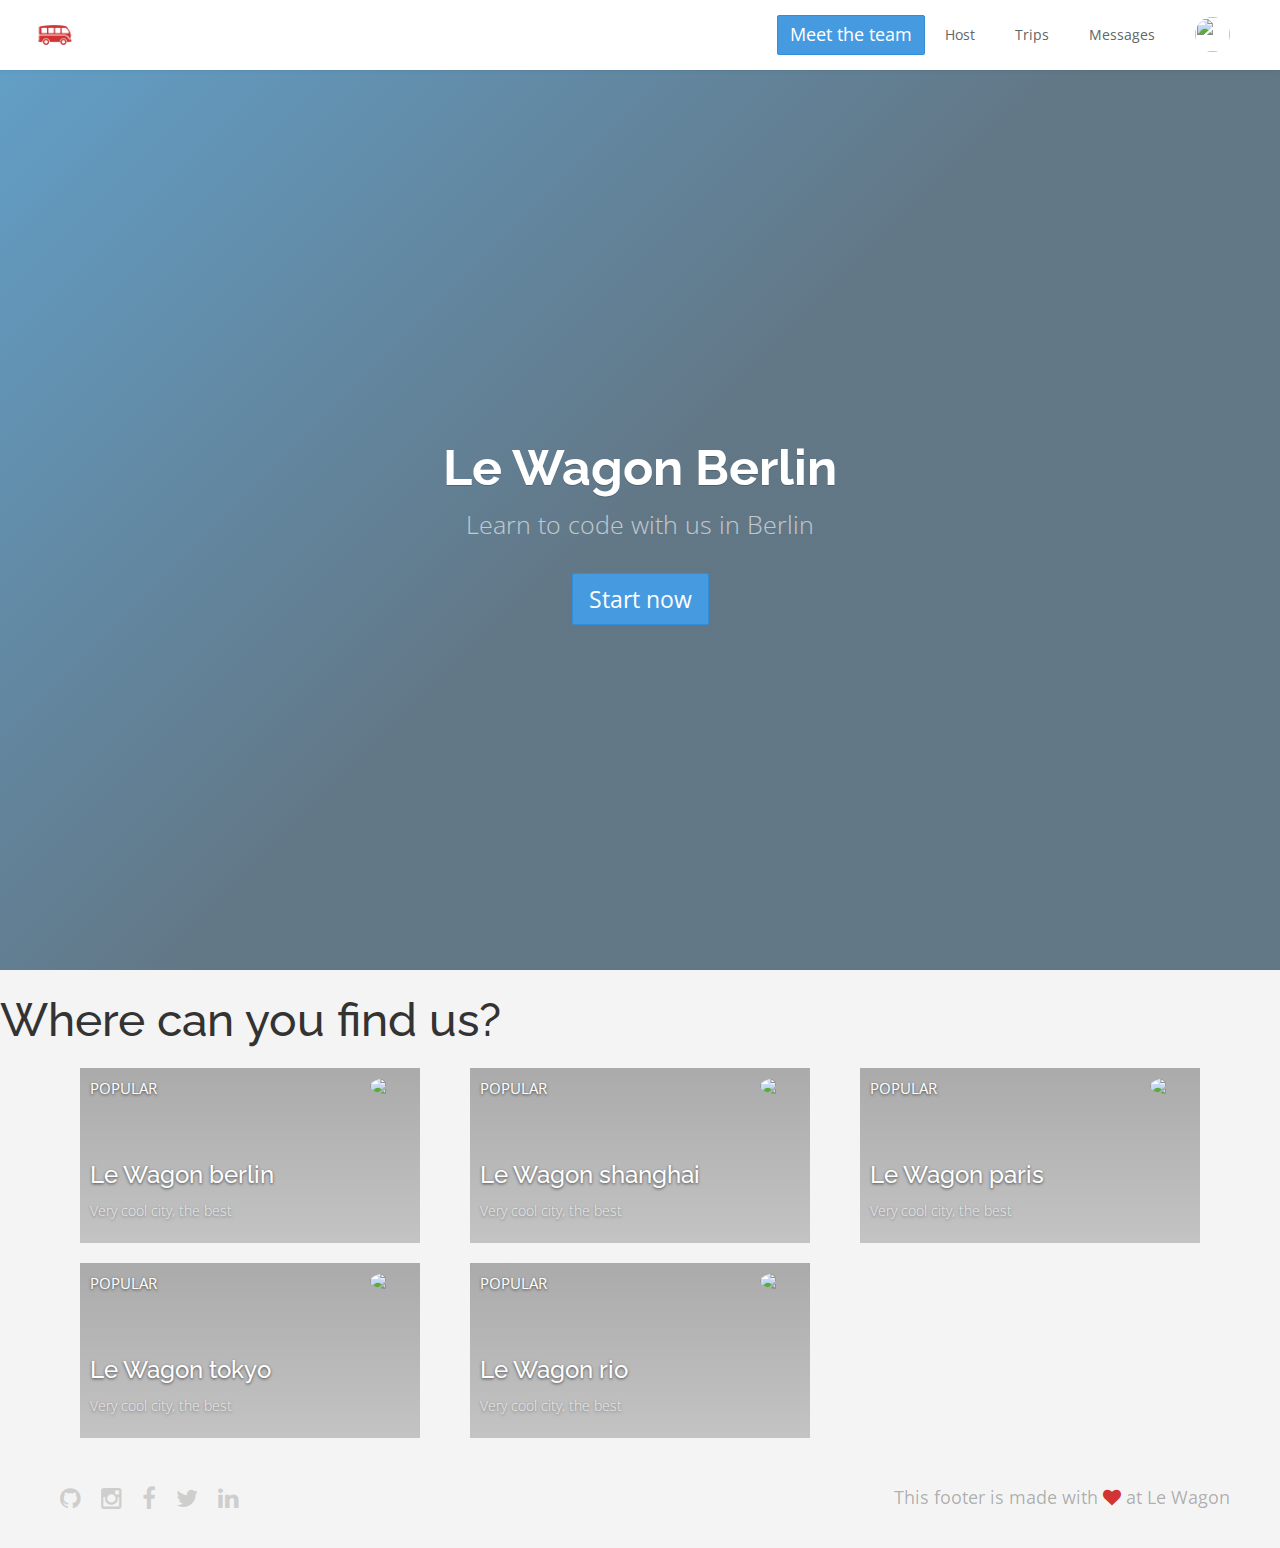
==== index.html @ f25b42c3 "Automated commit at 2018-02-05 11:16:52 UTC by middleman-deploy 2.0.0-alpha" ====
<!doctype html>
<html>
  <head>
    <meta charset="utf-8">
    <meta http-equiv="x-ua-compatible" content="ie=edge">
    <meta name="viewport"
          content="width=device-width, initial-scale=1, shrink-to-fit=no">
    <!-- Use the title from a page's frontmatter if it has one -->
    <title>Le Wagon - Middleman</title>
    <link href="stylesheets/application-592bfbfe.css" rel="stylesheet" />
    <script src="javascripts/application-93de88c9.js"></script>
    <link href="images/favicon-f15af148.png" rel="icon" type="image/png" />
  </head>
  <body>
    <div class="navbar-wagon">
  <!-- Logo -->
  <a href="/" class="navbar-wagon-brand">
    <img src="images/logo-acc9c0ec.png" alt="Logo" />
  </a>

  <!-- Right Navigation -->
  <div class="navbar-wagon-right hidden-xs hidden-sm">
    <a href="team.html" class="btn btn-primary">Meet the team</a>
    <a href="" class="navbar-wagon-item navbar-wagon-link">Host</a>
    <a href="" class="navbar-wagon-item navbar-wagon-link">Trips</a>
    <a href="" class="navbar-wagon-item navbar-wagon-link">Messages</a>

    <!-- Profile picture with dropdown list -->
    <div class="navbar-wagon-item">
      <div class="dropdown">
        <img src="https://kitt.lewagon.com/placeholder/users/ssaunier" class="avatar dropdown-toggle" id="navbar-wagon-menu" data-toggle="dropdown">
        <ul class="dropdown-menu dropdown-menu-right navbar-wagon-dropdown-menu">
          <li><a href="#">Profile</a></li>
          <li><a href="#">Dashboard</a></li>
          <li><a href="#">Log Out</a></li>
        </ul>
      </div>
    </div>
  </div>

  <!-- Dropdown appearing on mobile only -->
  <div class="navbar-wagon-item hidden-md hidden-lg">
    <div class="dropdown">
      <i class="fa fa-bars dropdown-toggle" data-toggle="dropdown"></i>
      <ul class="dropdown-menu dropdown-menu-right navbar-wagon-dropdown-menu">
        <li><a href="#">Host</a></li>
        <li><a href="#">Trips</a></li>
        <li><a href="#">Messagese</a></li>
      </ul>
    </div>
  </div>
</div>

    <div class="banner" style="background-image: linear-gradient(-225deg, rgba(0,101,168,0.6) 0%, rgba(0,36,61,0.6) 50%), url('https://kitt.lewagon.com/placeholder/cities/berlin');">
  <div class="banner-content">
    <h1>Le Wagon Berlin</h1>
    <p>Learn to code with us in Berlin</p>
    <a class="btn btn-primary btn-lg">Start now</a>
  </div>
</div>


<h1>Where can you find us?</h1>
<div class="container">
    <div class="row">
        <div class="col-xs-12 col-sm-4">
          <div class="card" style="background-image: linear-gradient(rgba(0,0,0,0.3), rgba(0,0,0,0.2)), url('https://kitt.lewagon.com/placeholder/cities/berlin');">
            <div class="card-category">Popular</div>
            <div class="card-description">
              <h2>Le Wagon berlin</h2>
              <p>Very cool city, the best</p>
            </div>
            <img class="card-user" src= "https://kitt.lewagon.com/placeholder/users/random">
            <a class="card-link" href="#"></a>
          </div>
        </div>
        <div class="col-xs-12 col-sm-4">
          <div class="card" style="background-image: linear-gradient(rgba(0,0,0,0.3), rgba(0,0,0,0.2)), url('https://kitt.lewagon.com/placeholder/cities/shanghai');">
            <div class="card-category">Popular</div>
            <div class="card-description">
              <h2>Le Wagon shanghai</h2>
              <p>Very cool city, the best</p>
            </div>
            <img class="card-user" src= "https://kitt.lewagon.com/placeholder/users/random">
            <a class="card-link" href="#"></a>
          </div>
        </div>
        <div class="col-xs-12 col-sm-4">
          <div class="card" style="background-image: linear-gradient(rgba(0,0,0,0.3), rgba(0,0,0,0.2)), url('https://kitt.lewagon.com/placeholder/cities/paris');">
            <div class="card-category">Popular</div>
            <div class="card-description">
              <h2>Le Wagon paris</h2>
              <p>Very cool city, the best</p>
            </div>
            <img class="card-user" src= "https://kitt.lewagon.com/placeholder/users/random">
            <a class="card-link" href="#"></a>
          </div>
        </div>
        <div class="col-xs-12 col-sm-4">
          <div class="card" style="background-image: linear-gradient(rgba(0,0,0,0.3), rgba(0,0,0,0.2)), url('https://kitt.lewagon.com/placeholder/cities/tokyo');">
            <div class="card-category">Popular</div>
            <div class="card-description">
              <h2>Le Wagon tokyo</h2>
              <p>Very cool city, the best</p>
            </div>
            <img class="card-user" src= "https://kitt.lewagon.com/placeholder/users/random">
            <a class="card-link" href="#"></a>
          </div>
        </div>
        <div class="col-xs-12 col-sm-4">
          <div class="card" style="background-image: linear-gradient(rgba(0,0,0,0.3), rgba(0,0,0,0.2)), url('https://kitt.lewagon.com/placeholder/cities/rio');">
            <div class="card-category">Popular</div>
            <div class="card-description">
              <h2>Le Wagon rio</h2>
              <p>Very cool city, the best</p>
            </div>
            <img class="card-user" src= "https://kitt.lewagon.com/placeholder/users/random">
            <a class="card-link" href="#"></a>
          </div>
        </div>
    </div>
</div>





    <div class="footer">
  <div class="footer-links">
    <a href="#"><i class="fa fa-github"></i></a>
    <a href="#"><i class="fa fa-instagram"></i></a>
    <a href="#"><i class="fa fa-facebook"></i></a>
    <a href="#"><i class="fa fa-twitter"></i></a>
    <a href="#"><i class="fa fa-linkedin"></i></a>
  </div>
  <div class="footer-copyright">
    This footer is made with <i class="fa fa-heart"></i> at Le Wagon
  </div>
</div>

  </body>
</html>
---- stylesheets/application-592bfbfe.css ----
@import url("https://fonts.googleapis.com/css?family=Open+Sans:400,300,700|Raleway:400,100,300,700,500");/*!
 * Bootstrap v3.3.7 (http://getbootstrap.com)
 * Copyright 2011-2016 Twitter, Inc.
 * Licensed under MIT (https://github.com/twbs/bootstrap/blob/master/LICENSE)
 *//*! normalize.css v3.0.3 | MIT License | github.com/necolas/normalize.css */html{font-family:sans-serif;-ms-text-size-adjust:100%;-webkit-text-size-adjust:100%}body{margin:0}article,aside,details,figcaption,figure,footer,header,hgroup,main,menu,nav,section,summary{display:block}audio,canvas,progress,video{display:inline-block;vertical-align:baseline}audio:not([controls]){display:none;height:0}[hidden],template{display:none}a{background-color:transparent}a:active,a:hover{outline:0}abbr[title]{border-bottom:1px dotted}b,strong{font-weight:bold}dfn{font-style:italic}h1{font-size:2em;margin:0.67em 0}mark{background:#ff0;color:#000}small{font-size:80%}sub,sup{font-size:75%;line-height:0;position:relative;vertical-align:baseline}sup{top:-0.5em}sub{bottom:-0.25em}img{border:0}svg:not(:root){overflow:hidden}figure{margin:1em 40px}hr{-webkit-box-sizing:content-box;box-sizing:content-box;height:0}pre{overflow:auto}code,kbd,pre,samp{font-family:monospace, monospace;font-size:1em}button,input,optgroup,select,textarea{color:inherit;font:inherit;margin:0}button{overflow:visible}button,select{text-transform:none}button,html input[type="button"],input[type="reset"],input[type="submit"]{-webkit-appearance:button;cursor:pointer}button[disabled],html input[disabled]{cursor:default}button::-moz-focus-inner,input::-moz-focus-inner{border:0;padding:0}input{line-height:normal}input[type="checkbox"],input[type="radio"]{-webkit-box-sizing:border-box;box-sizing:border-box;padding:0}input[type="number"]::-webkit-inner-spin-button,input[type="number"]::-webkit-outer-spin-button{height:auto}input[type="search"]{-webkit-appearance:textfield;-webkit-box-sizing:content-box;box-sizing:content-box}input[type="search"]::-webkit-search-cancel-button,input[type="search"]::-webkit-search-decoration{-webkit-appearance:none}fieldset{border:1px solid #c0c0c0;margin:0 2px;padding:0.35em 0.625em 0.75em}legend{border:0;padding:0}textarea{overflow:auto}optgroup{font-weight:bold}table{border-collapse:collapse;border-spacing:0}td,th{padding:0}/*! Source: https://github.com/h5bp/html5-boilerplate/blob/master/src/css/main.css */@media print{*,*:before,*:after{background:transparent !important;color:#000 !important;-webkit-box-shadow:none !important;box-shadow:none !important;text-shadow:none !important}a,a:visited{text-decoration:underline}a[href]:after{content:" (" attr(href) ")"}abbr[title]:after{content:" (" attr(title) ")"}a[href^="#"]:after,a[href^="javascript:"]:after{content:""}pre,blockquote{border:1px solid #999;page-break-inside:avoid}thead{display:table-header-group}tr,img{page-break-inside:avoid}img{max-width:100% !important}p,h2,h3{orphans:3;widows:3}h2,h3{page-break-after:avoid}.navbar{display:none}.btn>.caret,.dropup>.btn>.caret{border-top-color:#000 !important}.label{border:1px solid #000}.table{border-collapse:collapse !important}.table td,.table th{background-color:#fff !important}.table-bordered th,.table-bordered td{border:1px solid #ddd !important}}@font-face{font-family:'Glyphicons Halflings';src:url("../assets/bootstrap/glyphicons-halflings-regular-86b6f62b.eot");src:url("../assets/bootstrap/glyphicons-halflings-regular-86b6f62b.eot?#iefix") format("embedded-opentype"),url("../assets/bootstrap/glyphicons-halflings-regular-ca35b697.woff2") format("woff2"),url("../assets/bootstrap/glyphicons-halflings-regular-278e49a8.woff") format("woff"),url("../assets/bootstrap/glyphicons-halflings-regular-44bc1850.ttf") format("truetype"),url("../assets/bootstrap/glyphicons-halflings-regular-de51a849.svg#glyphicons_halflingsregular") format("svg")}.glyphicon{position:relative;top:1px;display:inline-block;font-family:'Glyphicons Halflings';font-style:normal;font-weight:normal;line-height:1;-webkit-font-smoothing:antialiased;-moz-osx-font-smoothing:grayscale}.glyphicon-asterisk:before{content:"\002a"}.glyphicon-plus:before{content:"\002b"}.glyphicon-euro:before,.glyphicon-eur:before{content:"\20ac"}.glyphicon-minus:before{content:"\2212"}.glyphicon-cloud:before{content:"\2601"}.glyphicon-envelope:before{content:"\2709"}.glyphicon-pencil:before{content:"\270f"}.glyphicon-glass:before{content:"\e001"}.glyphicon-music:before{content:"\e002"}.glyphicon-search:before{content:"\e003"}.glyphicon-heart:before{content:"\e005"}.glyphicon-star:before{content:"\e006"}.glyphicon-star-empty:before{content:"\e007"}.glyphicon-user:before{content:"\e008"}.glyphicon-film:before{content:"\e009"}.glyphicon-th-large:before{content:"\e010"}.glyphicon-th:before{content:"\e011"}.glyphicon-th-list:before{content:"\e012"}.glyphicon-ok:before{content:"\e013"}.glyphicon-remove:before{content:"\e014"}.glyphicon-zoom-in:before{content:"\e015"}.glyphicon-zoom-out:before{content:"\e016"}.glyphicon-off:before{content:"\e017"}.glyphicon-signal:before{content:"\e018"}.glyphicon-cog:before{content:"\e019"}.glyphicon-trash:before{content:"\e020"}.glyphicon-home:before{content:"\e021"}.glyphicon-file:before{content:"\e022"}.glyphicon-time:before{content:"\e023"}.glyphicon-road:before{content:"\e024"}.glyphicon-download-alt:before{content:"\e025"}.glyphicon-download:before{content:"\e026"}.glyphicon-upload:before{content:"\e027"}.glyphicon-inbox:before{content:"\e028"}.glyphicon-play-circle:before{content:"\e029"}.glyphicon-repeat:before{content:"\e030"}.glyphicon-refresh:before{content:"\e031"}.glyphicon-list-alt:before{content:"\e032"}.glyphicon-lock:before{content:"\e033"}.glyphicon-flag:before{content:"\e034"}.glyphicon-headphones:before{content:"\e035"}.glyphicon-volume-off:before{content:"\e036"}.glyphicon-volume-down:before{content:"\e037"}.glyphicon-volume-up:before{content:"\e038"}.glyphicon-qrcode:before{content:"\e039"}.glyphicon-barcode:before{content:"\e040"}.glyphicon-tag:before{content:"\e041"}.glyphicon-tags:before{content:"\e042"}.glyphicon-book:before{content:"\e043"}.glyphicon-bookmark:before{content:"\e044"}.glyphicon-print:before{content:"\e045"}.glyphicon-camera:before{content:"\e046"}.glyphicon-font:before{content:"\e047"}.glyphicon-bold:before{content:"\e048"}.glyphicon-italic:before{content:"\e049"}.glyphicon-text-height:before{content:"\e050"}.glyphicon-text-width:before{content:"\e051"}.glyphicon-align-left:before{content:"\e052"}.glyphicon-align-center:before{content:"\e053"}.glyphicon-align-right:before{content:"\e054"}.glyphicon-align-justify:before{content:"\e055"}.glyphicon-list:before{content:"\e056"}.glyphicon-indent-left:before{content:"\e057"}.glyphicon-indent-right:before{content:"\e058"}.glyphicon-facetime-video:before{content:"\e059"}.glyphicon-picture:before{content:"\e060"}.glyphicon-map-marker:before{content:"\e062"}.glyphicon-adjust:before{content:"\e063"}.glyphicon-tint:before{content:"\e064"}.glyphicon-edit:before{content:"\e065"}.glyphicon-share:before{content:"\e066"}.glyphicon-check:before{content:"\e067"}.glyphicon-move:before{content:"\e068"}.glyphicon-step-backward:before{content:"\e069"}.glyphicon-fast-backward:before{content:"\e070"}.glyphicon-backward:before{content:"\e071"}.glyphicon-play:before{content:"\e072"}.glyphicon-pause:before{content:"\e073"}.glyphicon-stop:before{content:"\e074"}.glyphicon-forward:before{content:"\e075"}.glyphicon-fast-forward:before{content:"\e076"}.glyphicon-step-forward:before{content:"\e077"}.glyphicon-eject:before{content:"\e078"}.glyphicon-chevron-left:before{content:"\e079"}.glyphicon-chevron-right:before{content:"\e080"}.glyphicon-plus-sign:before{content:"\e081"}.glyphicon-minus-sign:before{content:"\e082"}.glyphicon-remove-sign:before{content:"\e083"}.glyphicon-ok-sign:before{content:"\e084"}.glyphicon-question-sign:before{content:"\e085"}.glyphicon-info-sign:before{content:"\e086"}.glyphicon-screenshot:before{content:"\e087"}.glyphicon-remove-circle:before{content:"\e088"}.glyphicon-ok-circle:before{content:"\e089"}.glyphicon-ban-circle:before{content:"\e090"}.glyphicon-arrow-left:before{content:"\e091"}.glyphicon-arrow-right:before{content:"\e092"}.glyphicon-arrow-up:before{content:"\e093"}.glyphicon-arrow-down:before{content:"\e094"}.glyphicon-share-alt:before{content:"\e095"}.glyphicon-resize-full:before{content:"\e096"}.glyphicon-resize-small:before{content:"\e097"}.glyphicon-exclamation-sign:before{content:"\e101"}.glyphicon-gift:before{content:"\e102"}.glyphicon-leaf:before{content:"\e103"}.glyphicon-fire:before{content:"\e104"}.glyphicon-eye-open:before{content:"\e105"}.glyphicon-eye-close:before{content:"\e106"}.glyphicon-warning-sign:before{content:"\e107"}.glyphicon-plane:before{content:"\e108"}.glyphicon-calendar:before{content:"\e109"}.glyphicon-random:before{content:"\e110"}.glyphicon-comment:before{content:"\e111"}.glyphicon-magnet:before{content:"\e112"}.glyphicon-chevron-up:before{content:"\e113"}.glyphicon-chevron-down:before{content:"\e114"}.glyphicon-retweet:before{content:"\e115"}.glyphicon-shopping-cart:before{content:"\e116"}.glyphicon-folder-close:before{content:"\e117"}.glyphicon-folder-open:before{content:"\e118"}.glyphicon-resize-vertical:before{content:"\e119"}.glyphicon-resize-horizontal:before{content:"\e120"}.glyphicon-hdd:before{content:"\e121"}.glyphicon-bullhorn:before{content:"\e122"}.glyphicon-bell:before{content:"\e123"}.glyphicon-certificate:before{content:"\e124"}.glyphicon-thumbs-up:before{content:"\e125"}.glyphicon-thumbs-down:before{content:"\e126"}.glyphicon-hand-right:before{content:"\e127"}.glyphicon-hand-left:before{content:"\e128"}.glyphicon-hand-up:before{content:"\e129"}.glyphicon-hand-down:before{content:"\e130"}.glyphicon-circle-arrow-right:before{content:"\e131"}.glyphicon-circle-arrow-left:before{content:"\e132"}.glyphicon-circle-arrow-up:before{content:"\e133"}.glyphicon-circle-arrow-down:before{content:"\e134"}.glyphicon-globe:before{content:"\e135"}.glyphicon-wrench:before{content:"\e136"}.glyphicon-tasks:before{content:"\e137"}.glyphicon-filter:before{content:"\e138"}.glyphicon-briefcase:before{content:"\e139"}.glyphicon-fullscreen:before{content:"\e140"}.glyphicon-dashboard:before{content:"\e141"}.glyphicon-paperclip:before{content:"\e142"}.glyphicon-heart-empty:before{content:"\e143"}.glyphicon-link:before{content:"\e144"}.glyphicon-phone:before{content:"\e145"}.glyphicon-pushpin:before{content:"\e146"}.glyphicon-usd:before{content:"\e148"}.glyphicon-gbp:before{content:"\e149"}.glyphicon-sort:before{content:"\e150"}.glyphicon-sort-by-alphabet:before{content:"\e151"}.glyphicon-sort-by-alphabet-alt:before{content:"\e152"}.glyphicon-sort-by-order:before{content:"\e153"}.glyphicon-sort-by-order-alt:before{content:"\e154"}.glyphicon-sort-by-attributes:before{content:"\e155"}.glyphicon-sort-by-attributes-alt:before{content:"\e156"}.glyphicon-unchecked:before{content:"\e157"}.glyphicon-expand:before{content:"\e158"}.glyphicon-collapse-down:before{content:"\e159"}.glyphicon-collapse-up:before{content:"\e160"}.glyphicon-log-in:before{content:"\e161"}.glyphicon-flash:before{content:"\e162"}.glyphicon-log-out:before{content:"\e163"}.glyphicon-new-window:before{content:"\e164"}.glyphicon-record:before{content:"\e165"}.glyphicon-save:before{content:"\e166"}.glyphicon-open:before{content:"\e167"}.glyphicon-saved:before{content:"\e168"}.glyphicon-import:before{content:"\e169"}.glyphicon-export:before{content:"\e170"}.glyphicon-send:before{content:"\e171"}.glyphicon-floppy-disk:before{content:"\e172"}.glyphicon-floppy-saved:before{content:"\e173"}.glyphicon-floppy-remove:before{content:"\e174"}.glyphicon-floppy-save:before{content:"\e175"}.glyphicon-floppy-open:before{content:"\e176"}.glyphicon-credit-card:before{content:"\e177"}.glyphicon-transfer:before{content:"\e178"}.glyphicon-cutlery:before{content:"\e179"}.glyphicon-header:before{content:"\e180"}.glyphicon-compressed:before{content:"\e181"}.glyphicon-earphone:before{content:"\e182"}.glyphicon-phone-alt:before{content:"\e183"}.glyphicon-tower:before{content:"\e184"}.glyphicon-stats:before{content:"\e185"}.glyphicon-sd-video:before{content:"\e186"}.glyphicon-hd-video:before{content:"\e187"}.glyphicon-subtitles:before{content:"\e188"}.glyphicon-sound-stereo:before{content:"\e189"}.glyphicon-sound-dolby:before{content:"\e190"}.glyphicon-sound-5-1:before{content:"\e191"}.glyphicon-sound-6-1:before{content:"\e192"}.glyphicon-sound-7-1:before{content:"\e193"}.glyphicon-copyright-mark:before{content:"\e194"}.glyphicon-registration-mark:before{content:"\e195"}.glyphicon-cloud-download:before{content:"\e197"}.glyphicon-cloud-upload:before{content:"\e198"}.glyphicon-tree-conifer:before{content:"\e199"}.glyphicon-tree-deciduous:before{content:"\e200"}.glyphicon-cd:before{content:"\e201"}.glyphicon-save-file:before{content:"\e202"}.glyphicon-open-file:before{content:"\e203"}.glyphicon-level-up:before{content:"\e204"}.glyphicon-copy:before{content:"\e205"}.glyphicon-paste:before{content:"\e206"}.glyphicon-alert:before{content:"\e209"}.glyphicon-equalizer:before{content:"\e210"}.glyphicon-king:before{content:"\e211"}.glyphicon-queen:before{content:"\e212"}.glyphicon-pawn:before{content:"\e213"}.glyphicon-bishop:before{content:"\e214"}.glyphicon-knight:before{content:"\e215"}.glyphicon-baby-formula:before{content:"\e216"}.glyphicon-tent:before{content:"\26fa"}.glyphicon-blackboard:before{content:"\e218"}.glyphicon-bed:before{content:"\e219"}.glyphicon-apple:before{content:"\f8ff"}.glyphicon-erase:before{content:"\e221"}.glyphicon-hourglass:before{content:"\231b"}.glyphicon-lamp:before{content:"\e223"}.glyphicon-duplicate:before{content:"\e224"}.glyphicon-piggy-bank:before{content:"\e225"}.glyphicon-scissors:before{content:"\e226"}.glyphicon-bitcoin:before{content:"\e227"}.glyphicon-btc:before{content:"\e227"}.glyphicon-xbt:before{content:"\e227"}.glyphicon-yen:before{content:"\00a5"}.glyphicon-jpy:before{content:"\00a5"}.glyphicon-ruble:before{content:"\20bd"}.glyphicon-rub:before{content:"\20bd"}.glyphicon-scale:before{content:"\e230"}.glyphicon-ice-lolly:before{content:"\e231"}.glyphicon-ice-lolly-tasted:before{content:"\e232"}.glyphicon-education:before{content:"\e233"}.glyphicon-option-horizontal:before{content:"\e234"}.glyphicon-option-vertical:before{content:"\e235"}.glyphicon-menu-hamburger:before{content:"\e236"}.glyphicon-modal-window:before{content:"\e237"}.glyphicon-oil:before{content:"\e238"}.glyphicon-grain:before{content:"\e239"}.glyphicon-sunglasses:before{content:"\e240"}.glyphicon-text-size:before{content:"\e241"}.glyphicon-text-color:before{content:"\e242"}.glyphicon-text-background:before{content:"\e243"}.glyphicon-object-align-top:before{content:"\e244"}.glyphicon-object-align-bottom:before{content:"\e245"}.glyphicon-object-align-horizontal:before{content:"\e246"}.glyphicon-object-align-left:before{content:"\e247"}.glyphicon-object-align-vertical:before{content:"\e248"}.glyphicon-object-align-right:before{content:"\e249"}.glyphicon-triangle-right:before{content:"\e250"}.glyphicon-triangle-left:before{content:"\e251"}.glyphicon-triangle-bottom:before{content:"\e252"}.glyphicon-triangle-top:before{content:"\e253"}.glyphicon-console:before{content:"\e254"}.glyphicon-superscript:before{content:"\e255"}.glyphicon-subscript:before{content:"\e256"}.glyphicon-menu-left:before{content:"\e257"}.glyphicon-menu-right:before{content:"\e258"}.glyphicon-menu-down:before{content:"\e259"}.glyphicon-menu-up:before{content:"\e260"}*{-webkit-box-sizing:border-box;box-sizing:border-box}*:before,*:after{-webkit-box-sizing:border-box;box-sizing:border-box}html{font-size:10px;-webkit-tap-highlight-color:transparent}body{font-family:"Open Sans", "Helvetica", "sans-serif";font-size:18px;line-height:1.42857143;color:#333333;background-color:#F4F4F4}input,button,select,textarea{font-family:inherit;font-size:inherit;line-height:inherit}a{color:#469AE0;text-decoration:none}a:hover,a:focus{color:#1f74ba;text-decoration:underline}a:focus{outline:5px auto -webkit-focus-ring-color;outline-offset:-2px}figure{margin:0}img{vertical-align:middle}.img-responsive{display:block;max-width:100%;height:auto}.img-rounded{border-radius:2px}.img-thumbnail{padding:4px;line-height:1.42857143;background-color:#F4F4F4;border:1px solid #ddd;border-radius:2px;-webkit-transition:all 0.2s ease-in-out;transition:all 0.2s ease-in-out;display:inline-block;max-width:100%;height:auto}.img-circle{border-radius:50%}hr{margin-top:25px;margin-bottom:25px;border:0;border-top:1px solid #eeeeee}.sr-only{position:absolute;width:1px;height:1px;margin:-1px;padding:0;overflow:hidden;clip:rect(0, 0, 0, 0);border:0}.sr-only-focusable:active,.sr-only-focusable:focus{position:static;width:auto;height:auto;margin:0;overflow:visible;clip:auto}[role="button"]{cursor:pointer}h1,h2,h3,h4,h5,h6,.h1,.h2,.h3,.h4,.h5,.h6{font-family:"Raleway", "Helvetica", "sans-serif";font-weight:500;line-height:1.1;color:inherit}h1 small,h1 .small,h2 small,h2 .small,h3 small,h3 .small,h4 small,h4 .small,h5 small,h5 .small,h6 small,h6 .small,.h1 small,.h1 .small,.h2 small,.h2 .small,.h3 small,.h3 .small,.h4 small,.h4 .small,.h5 small,.h5 .small,.h6 small,.h6 .small{font-weight:normal;line-height:1;color:#777777}h1,.h1,h2,.h2,h3,.h3{margin-top:25px;margin-bottom:12.5px}h1 small,h1 .small,.h1 small,.h1 .small,h2 small,h2 .small,.h2 small,.h2 .small,h3 small,h3 .small,.h3 small,.h3 .small{font-size:65%}h4,.h4,h5,.h5,h6,.h6{margin-top:12.5px;margin-bottom:12.5px}h4 small,h4 .small,.h4 small,.h4 .small,h5 small,h5 .small,.h5 small,.h5 .small,h6 small,h6 .small,.h6 small,.h6 .small{font-size:75%}h1,.h1{font-size:46px}h2,.h2{font-size:38px}h3,.h3{font-size:31px}h4,.h4{font-size:23px}h5,.h5{font-size:18px}h6,.h6{font-size:16px}p{margin:0 0 12.5px}.lead{margin-bottom:25px;font-size:20px;font-weight:300;line-height:1.4}@media (min-width: 768px){.lead{font-size:27px}}small,.small{font-size:88%}mark,.mark{background-color:#fcf8e3;padding:.2em}.text-left{text-align:left}.text-right{text-align:right}.text-center{text-align:center}.text-justify{text-align:justify}.text-nowrap{white-space:nowrap}.text-lowercase{text-transform:lowercase}.text-uppercase,.initialism{text-transform:uppercase}.text-capitalize{text-transform:capitalize}.text-muted{color:#777777}.text-primary{color:#469AE0}a.text-primary:hover,a.text-primary:focus{color:#2381d0}.text-success{color:#3c763d}a.text-success:hover,a.text-success:focus{color:#2b542c}.text-info{color:#31708f}a.text-info:hover,a.text-info:focus{color:#245269}.text-warning{color:#8a6d3b}a.text-warning:hover,a.text-warning:focus{color:#66512c}.text-danger{color:#a94442}a.text-danger:hover,a.text-danger:focus{color:#843534}.bg-primary{color:#fff}.bg-primary{background-color:#469AE0}a.bg-primary:hover,a.bg-primary:focus{background-color:#2381d0}.bg-success{background-color:#dff0d8}a.bg-success:hover,a.bg-success:focus{background-color:#c1e2b3}.bg-info{background-color:#d9edf7}a.bg-info:hover,a.bg-info:focus{background-color:#afd9ee}.bg-warning{background-color:#fcf8e3}a.bg-warning:hover,a.bg-warning:focus{background-color:#f7ecb5}.bg-danger{background-color:#f2dede}a.bg-danger:hover,a.bg-danger:focus{background-color:#e4b9b9}.page-header{padding-bottom:11.5px;margin:50px 0 25px;border-bottom:1px solid #eeeeee}ul,ol{margin-top:0;margin-bottom:12.5px}ul ul,ul ol,ol ul,ol ol{margin-bottom:0}.list-unstyled{padding-left:0;list-style:none}.list-inline{padding-left:0;list-style:none;margin-left:-5px}.list-inline>li{display:inline-block;padding-left:5px;padding-right:5px}dl{margin-top:0;margin-bottom:25px}dt,dd{line-height:1.42857143}dt{font-weight:bold}dd{margin-left:0}.dl-horizontal dd:before,.dl-horizontal dd:after{content:" ";display:table}.dl-horizontal dd:after{clear:both}@media (min-width: 768px){.dl-horizontal dt{float:left;width:160px;clear:left;text-align:right;overflow:hidden;text-overflow:ellipsis;white-space:nowrap}.dl-horizontal dd{margin-left:180px}}abbr[title],abbr[data-original-title]{cursor:help;border-bottom:1px dotted #777777}.initialism{font-size:90%}blockquote{padding:12.5px 25px;margin:0 0 25px;font-size:22.5px;border-left:5px solid #eeeeee}blockquote p:last-child,blockquote ul:last-child,blockquote ol:last-child{margin-bottom:0}blockquote footer,blockquote small,blockquote .small{display:block;font-size:80%;line-height:1.42857143;color:#777777}blockquote footer:before,blockquote small:before,blockquote .small:before{content:'\2014 \00A0'}.blockquote-reverse,blockquote.pull-right{padding-right:15px;padding-left:0;border-right:5px solid #eeeeee;border-left:0;text-align:right}.blockquote-reverse footer:before,.blockquote-reverse small:before,.blockquote-reverse .small:before,blockquote.pull-right footer:before,blockquote.pull-right small:before,blockquote.pull-right .small:before{content:''}.blockquote-reverse footer:after,.blockquote-reverse small:after,.blockquote-reverse .small:after,blockquote.pull-right footer:after,blockquote.pull-right small:after,blockquote.pull-right .small:after{content:'\00A0 \2014'}address{margin-bottom:25px;font-style:normal;line-height:1.42857143}code,kbd,pre,samp{font-family:Menlo, Monaco, Consolas, "Courier New", monospace}code{padding:2px 4px;font-size:90%;color:#c7254e;background-color:#f9f2f4;border-radius:2px}kbd{padding:2px 4px;font-size:90%;color:#fff;background-color:#333;border-radius:2px;-webkit-box-shadow:inset 0 -1px 0 rgba(0,0,0,0.25);box-shadow:inset 0 -1px 0 rgba(0,0,0,0.25)}kbd kbd{padding:0;font-size:100%;font-weight:bold;-webkit-box-shadow:none;box-shadow:none}pre{display:block;padding:12px;margin:0 0 12.5px;font-size:17px;line-height:1.42857143;word-break:break-all;word-wrap:break-word;color:#333333;background-color:#f5f5f5;border:1px solid #ccc;border-radius:2px}pre code{padding:0;font-size:inherit;color:inherit;white-space:pre-wrap;background-color:transparent;border-radius:0}.pre-scrollable{max-height:340px;overflow-y:scroll}.container{margin-right:auto;margin-left:auto;padding-left:15px;padding-right:15px}.container:before,.container:after{content:" ";display:table}.container:after{clear:both}@media (min-width: 768px){.container{width:750px}}@media (min-width: 992px){.container{width:970px}}@media (min-width: 1200px){.container{width:1170px}}.container-fluid{margin-right:auto;margin-left:auto;padding-left:15px;padding-right:15px}.container-fluid:before,.container-fluid:after{content:" ";display:table}.container-fluid:after{clear:both}.row{margin-left:-15px;margin-right:-15px}.row:before,.row:after{content:" ";display:table}.row:after{clear:both}.col-xs-1,.col-sm-1,.col-md-1,.col-lg-1,.col-xs-2,.col-sm-2,.col-md-2,.col-lg-2,.col-xs-3,.col-sm-3,.col-md-3,.col-lg-3,.col-xs-4,.col-sm-4,.col-md-4,.col-lg-4,.col-xs-5,.col-sm-5,.col-md-5,.col-lg-5,.col-xs-6,.col-sm-6,.col-md-6,.col-lg-6,.col-xs-7,.col-sm-7,.col-md-7,.col-lg-7,.col-xs-8,.col-sm-8,.col-md-8,.col-lg-8,.col-xs-9,.col-sm-9,.col-md-9,.col-lg-9,.col-xs-10,.col-sm-10,.col-md-10,.col-lg-10,.col-xs-11,.col-sm-11,.col-md-11,.col-lg-11,.col-xs-12,.col-sm-12,.col-md-12,.col-lg-12{position:relative;min-height:1px;padding-left:15px;padding-right:15px}.col-xs-1,.col-xs-2,.col-xs-3,.col-xs-4,.col-xs-5,.col-xs-6,.col-xs-7,.col-xs-8,.col-xs-9,.col-xs-10,.col-xs-11,.col-xs-12{float:left}.col-xs-1{width:8.33333333%}.col-xs-2{width:16.66666667%}.col-xs-3{width:25%}.col-xs-4{width:33.33333333%}.col-xs-5{width:41.66666667%}.col-xs-6{width:50%}.col-xs-7{width:58.33333333%}.col-xs-8{width:66.66666667%}.col-xs-9{width:75%}.col-xs-10{width:83.33333333%}.col-xs-11{width:91.66666667%}.col-xs-12{width:100%}.col-xs-pull-0{right:auto}.col-xs-pull-1{right:8.33333333%}.col-xs-pull-2{right:16.66666667%}.col-xs-pull-3{right:25%}.col-xs-pull-4{right:33.33333333%}.col-xs-pull-5{right:41.66666667%}.col-xs-pull-6{right:50%}.col-xs-pull-7{right:58.33333333%}.col-xs-pull-8{right:66.66666667%}.col-xs-pull-9{right:75%}.col-xs-pull-10{right:83.33333333%}.col-xs-pull-11{right:91.66666667%}.col-xs-pull-12{right:100%}.col-xs-push-0{left:auto}.col-xs-push-1{left:8.33333333%}.col-xs-push-2{left:16.66666667%}.col-xs-push-3{left:25%}.col-xs-push-4{left:33.33333333%}.col-xs-push-5{left:41.66666667%}.col-xs-push-6{left:50%}.col-xs-push-7{left:58.33333333%}.col-xs-push-8{left:66.66666667%}.col-xs-push-9{left:75%}.col-xs-push-10{left:83.33333333%}.col-xs-push-11{left:91.66666667%}.col-xs-push-12{left:100%}.col-xs-offset-0{margin-left:0%}.col-xs-offset-1{margin-left:8.33333333%}.col-xs-offset-2{margin-left:16.66666667%}.col-xs-offset-3{margin-left:25%}.col-xs-offset-4{margin-left:33.33333333%}.col-xs-offset-5{margin-left:41.66666667%}.col-xs-offset-6{margin-left:50%}.col-xs-offset-7{margin-left:58.33333333%}.col-xs-offset-8{margin-left:66.66666667%}.col-xs-offset-9{margin-left:75%}.col-xs-offset-10{margin-left:83.33333333%}.col-xs-offset-11{margin-left:91.66666667%}.col-xs-offset-12{margin-left:100%}@media (min-width: 768px){.col-sm-1,.col-sm-2,.col-sm-3,.col-sm-4,.col-sm-5,.col-sm-6,.col-sm-7,.col-sm-8,.col-sm-9,.col-sm-10,.col-sm-11,.col-sm-12{float:left}.col-sm-1{width:8.33333333%}.col-sm-2{width:16.66666667%}.col-sm-3{width:25%}.col-sm-4{width:33.33333333%}.col-sm-5{width:41.66666667%}.col-sm-6{width:50%}.col-sm-7{width:58.33333333%}.col-sm-8{width:66.66666667%}.col-sm-9{width:75%}.col-sm-10{width:83.33333333%}.col-sm-11{width:91.66666667%}.col-sm-12{width:100%}.col-sm-pull-0{right:auto}.col-sm-pull-1{right:8.33333333%}.col-sm-pull-2{right:16.66666667%}.col-sm-pull-3{right:25%}.col-sm-pull-4{right:33.33333333%}.col-sm-pull-5{right:41.66666667%}.col-sm-pull-6{right:50%}.col-sm-pull-7{right:58.33333333%}.col-sm-pull-8{right:66.66666667%}.col-sm-pull-9{right:75%}.col-sm-pull-10{right:83.33333333%}.col-sm-pull-11{right:91.66666667%}.col-sm-pull-12{right:100%}.col-sm-push-0{left:auto}.col-sm-push-1{left:8.33333333%}.col-sm-push-2{left:16.66666667%}.col-sm-push-3{left:25%}.col-sm-push-4{left:33.33333333%}.col-sm-push-5{left:41.66666667%}.col-sm-push-6{left:50%}.col-sm-push-7{left:58.33333333%}.col-sm-push-8{left:66.66666667%}.col-sm-push-9{left:75%}.col-sm-push-10{left:83.33333333%}.col-sm-push-11{left:91.66666667%}.col-sm-push-12{left:100%}.col-sm-offset-0{margin-left:0%}.col-sm-offset-1{margin-left:8.33333333%}.col-sm-offset-2{margin-left:16.66666667%}.col-sm-offset-3{margin-left:25%}.col-sm-offset-4{margin-left:33.33333333%}.col-sm-offset-5{margin-left:41.66666667%}.col-sm-offset-6{margin-left:50%}.col-sm-offset-7{margin-left:58.33333333%}.col-sm-offset-8{margin-left:66.66666667%}.col-sm-offset-9{margin-left:75%}.col-sm-offset-10{margin-left:83.33333333%}.col-sm-offset-11{margin-left:91.66666667%}.col-sm-offset-12{margin-left:100%}}@media (min-width: 992px){.col-md-1,.col-md-2,.col-md-3,.col-md-4,.col-md-5,.col-md-6,.col-md-7,.col-md-8,.col-md-9,.col-md-10,.col-md-11,.col-md-12{float:left}.col-md-1{width:8.33333333%}.col-md-2{width:16.66666667%}.col-md-3{width:25%}.col-md-4{width:33.33333333%}.col-md-5{width:41.66666667%}.col-md-6{width:50%}.col-md-7{width:58.33333333%}.col-md-8{width:66.66666667%}.col-md-9{width:75%}.col-md-10{width:83.33333333%}.col-md-11{width:91.66666667%}.col-md-12{width:100%}.col-md-pull-0{right:auto}.col-md-pull-1{right:8.33333333%}.col-md-pull-2{right:16.66666667%}.col-md-pull-3{right:25%}.col-md-pull-4{right:33.33333333%}.col-md-pull-5{right:41.66666667%}.col-md-pull-6{right:50%}.col-md-pull-7{right:58.33333333%}.col-md-pull-8{right:66.66666667%}.col-md-pull-9{right:75%}.col-md-pull-10{right:83.33333333%}.col-md-pull-11{right:91.66666667%}.col-md-pull-12{right:100%}.col-md-push-0{left:auto}.col-md-push-1{left:8.33333333%}.col-md-push-2{left:16.66666667%}.col-md-push-3{left:25%}.col-md-push-4{left:33.33333333%}.col-md-push-5{left:41.66666667%}.col-md-push-6{left:50%}.col-md-push-7{left:58.33333333%}.col-md-push-8{left:66.66666667%}.col-md-push-9{left:75%}.col-md-push-10{left:83.33333333%}.col-md-push-11{left:91.66666667%}.col-md-push-12{left:100%}.col-md-offset-0{margin-left:0%}.col-md-offset-1{margin-left:8.33333333%}.col-md-offset-2{margin-left:16.66666667%}.col-md-offset-3{margin-left:25%}.col-md-offset-4{margin-left:33.33333333%}.col-md-offset-5{margin-left:41.66666667%}.col-md-offset-6{margin-left:50%}.col-md-offset-7{margin-left:58.33333333%}.col-md-offset-8{margin-left:66.66666667%}.col-md-offset-9{margin-left:75%}.col-md-offset-10{margin-left:83.33333333%}.col-md-offset-11{margin-left:91.66666667%}.col-md-offset-12{margin-left:100%}}@media (min-width: 1200px){.col-lg-1,.col-lg-2,.col-lg-3,.col-lg-4,.col-lg-5,.col-lg-6,.col-lg-7,.col-lg-8,.col-lg-9,.col-lg-10,.col-lg-11,.col-lg-12{float:left}.col-lg-1{width:8.33333333%}.col-lg-2{width:16.66666667%}.col-lg-3{width:25%}.col-lg-4{width:33.33333333%}.col-lg-5{width:41.66666667%}.col-lg-6{width:50%}.col-lg-7{width:58.33333333%}.col-lg-8{width:66.66666667%}.col-lg-9{width:75%}.col-lg-10{width:83.33333333%}.col-lg-11{width:91.66666667%}.col-lg-12{width:100%}.col-lg-pull-0{right:auto}.col-lg-pull-1{right:8.33333333%}.col-lg-pull-2{right:16.66666667%}.col-lg-pull-3{right:25%}.col-lg-pull-4{right:33.33333333%}.col-lg-pull-5{right:41.66666667%}.col-lg-pull-6{right:50%}.col-lg-pull-7{right:58.33333333%}.col-lg-pull-8{right:66.66666667%}.col-lg-pull-9{right:75%}.col-lg-pull-10{right:83.33333333%}.col-lg-pull-11{right:91.66666667%}.col-lg-pull-12{right:100%}.col-lg-push-0{left:auto}.col-lg-push-1{left:8.33333333%}.col-lg-push-2{left:16.66666667%}.col-lg-push-3{left:25%}.col-lg-push-4{left:33.33333333%}.col-lg-push-5{left:41.66666667%}.col-lg-push-6{left:50%}.col-lg-push-7{left:58.33333333%}.col-lg-push-8{left:66.66666667%}.col-lg-push-9{left:75%}.col-lg-push-10{left:83.33333333%}.col-lg-push-11{left:91.66666667%}.col-lg-push-12{left:100%}.col-lg-offset-0{margin-left:0%}.col-lg-offset-1{margin-left:8.33333333%}.col-lg-offset-2{margin-left:16.66666667%}.col-lg-offset-3{margin-left:25%}.col-lg-offset-4{margin-left:33.33333333%}.col-lg-offset-5{margin-left:41.66666667%}.col-lg-offset-6{margin-left:50%}.col-lg-offset-7{margin-left:58.33333333%}.col-lg-offset-8{margin-left:66.66666667%}.col-lg-offset-9{margin-left:75%}.col-lg-offset-10{margin-left:83.33333333%}.col-lg-offset-11{margin-left:91.66666667%}.col-lg-offset-12{margin-left:100%}}table{background-color:transparent}caption{padding-top:8px;padding-bottom:8px;color:#777777;text-align:left}th{text-align:left}.table{width:100%;max-width:100%;margin-bottom:25px}.table>thead>tr>th,.table>thead>tr>td,.table>tbody>tr>th,.table>tbody>tr>td,.table>tfoot>tr>th,.table>tfoot>tr>td{padding:8px;line-height:1.42857143;vertical-align:top;border-top:1px solid #ddd}.table>thead>tr>th{vertical-align:bottom;border-bottom:2px solid #ddd}.table>caption+thead>tr:first-child>th,.table>caption+thead>tr:first-child>td,.table>colgroup+thead>tr:first-child>th,.table>colgroup+thead>tr:first-child>td,.table>thead:first-child>tr:first-child>th,.table>thead:first-child>tr:first-child>td{border-top:0}.table>tbody+tbody{border-top:2px solid #ddd}.table .table{background-color:#F4F4F4}.table-condensed>thead>tr>th,.table-condensed>thead>tr>td,.table-condensed>tbody>tr>th,.table-condensed>tbody>tr>td,.table-condensed>tfoot>tr>th,.table-condensed>tfoot>tr>td{padding:5px}.table-bordered{border:1px solid #ddd}.table-bordered>thead>tr>th,.table-bordered>thead>tr>td,.table-bordered>tbody>tr>th,.table-bordered>tbody>tr>td,.table-bordered>tfoot>tr>th,.table-bordered>tfoot>tr>td{border:1px solid #ddd}.table-bordered>thead>tr>th,.table-bordered>thead>tr>td{border-bottom-width:2px}.table-striped>tbody>tr:nth-of-type(odd){background-color:#f9f9f9}.table-hover>tbody>tr:hover{background-color:#f5f5f5}table col[class*="col-"]{position:static;float:none;display:table-column}table td[class*="col-"],table th[class*="col-"]{position:static;float:none;display:table-cell}.table>thead>tr>td.active,.table>thead>tr>th.active,.table>thead>tr.active>td,.table>thead>tr.active>th,.table>tbody>tr>td.active,.table>tbody>tr>th.active,.table>tbody>tr.active>td,.table>tbody>tr.active>th,.table>tfoot>tr>td.active,.table>tfoot>tr>th.active,.table>tfoot>tr.active>td,.table>tfoot>tr.active>th{background-color:#f5f5f5}.table-hover>tbody>tr>td.active:hover,.table-hover>tbody>tr>th.active:hover,.table-hover>tbody>tr.active:hover>td,.table-hover>tbody>tr:hover>.active,.table-hover>tbody>tr.active:hover>th{background-color:#e8e8e8}.table>thead>tr>td.success,.table>thead>tr>th.success,.table>thead>tr.success>td,.table>thead>tr.success>th,.table>tbody>tr>td.success,.table>tbody>tr>th.success,.table>tbody>tr.success>td,.table>tbody>tr.success>th,.table>tfoot>tr>td.success,.table>tfoot>tr>th.success,.table>tfoot>tr.success>td,.table>tfoot>tr.success>th{background-color:#dff0d8}.table-hover>tbody>tr>td.success:hover,.table-hover>tbody>tr>th.success:hover,.table-hover>tbody>tr.success:hover>td,.table-hover>tbody>tr:hover>.success,.table-hover>tbody>tr.success:hover>th{background-color:#d0e9c6}.table>thead>tr>td.info,.table>thead>tr>th.info,.table>thead>tr.info>td,.table>thead>tr.info>th,.table>tbody>tr>td.info,.table>tbody>tr>th.info,.table>tbody>tr.info>td,.table>tbody>tr.info>th,.table>tfoot>tr>td.info,.table>tfoot>tr>th.info,.table>tfoot>tr.info>td,.table>tfoot>tr.info>th{background-color:#d9edf7}.table-hover>tbody>tr>td.info:hover,.table-hover>tbody>tr>th.info:hover,.table-hover>tbody>tr.info:hover>td,.table-hover>tbody>tr:hover>.info,.table-hover>tbody>tr.info:hover>th{background-color:#c4e3f3}.table>thead>tr>td.warning,.table>thead>tr>th.warning,.table>thead>tr.warning>td,.table>thead>tr.warning>th,.table>tbody>tr>td.warning,.table>tbody>tr>th.warning,.table>tbody>tr.warning>td,.table>tbody>tr.warning>th,.table>tfoot>tr>td.warning,.table>tfoot>tr>th.warning,.table>tfoot>tr.warning>td,.table>tfoot>tr.warning>th{background-color:#fcf8e3}.table-hover>tbody>tr>td.warning:hover,.table-hover>tbody>tr>th.warning:hover,.table-hover>tbody>tr.warning:hover>td,.table-hover>tbody>tr:hover>.warning,.table-hover>tbody>tr.warning:hover>th{background-color:#faf2cc}.table>thead>tr>td.danger,.table>thead>tr>th.danger,.table>thead>tr.danger>td,.table>thead>tr.danger>th,.table>tbody>tr>td.danger,.table>tbody>tr>th.danger,.table>tbody>tr.danger>td,.table>tbody>tr.danger>th,.table>tfoot>tr>td.danger,.table>tfoot>tr>th.danger,.table>tfoot>tr.danger>td,.table>tfoot>tr.danger>th{background-color:#f2dede}.table-hover>tbody>tr>td.danger:hover,.table-hover>tbody>tr>th.danger:hover,.table-hover>tbody>tr.danger:hover>td,.table-hover>tbody>tr:hover>.danger,.table-hover>tbody>tr.danger:hover>th{background-color:#ebcccc}.table-responsive{overflow-x:auto;min-height:0.01%}@media screen and (max-width: 767px){.table-responsive{width:100%;margin-bottom:18.75px;overflow-y:hidden;-ms-overflow-style:-ms-autohiding-scrollbar;border:1px solid #ddd}.table-responsive>.table{margin-bottom:0}.table-responsive>.table>thead>tr>th,.table-responsive>.table>thead>tr>td,.table-responsive>.table>tbody>tr>th,.table-responsive>.table>tbody>tr>td,.table-responsive>.table>tfoot>tr>th,.table-responsive>.table>tfoot>tr>td{white-space:nowrap}.table-responsive>.table-bordered{border:0}.table-responsive>.table-bordered>thead>tr>th:first-child,.table-responsive>.table-bordered>thead>tr>td:first-child,.table-responsive>.table-bordered>tbody>tr>th:first-child,.table-responsive>.table-bordered>tbody>tr>td:first-child,.table-responsive>.table-bordered>tfoot>tr>th:first-child,.table-responsive>.table-bordered>tfoot>tr>td:first-child{border-left:0}.table-responsive>.table-bordered>thead>tr>th:last-child,.table-responsive>.table-bordered>thead>tr>td:last-child,.table-responsive>.table-bordered>tbody>tr>th:last-child,.table-responsive>.table-bordered>tbody>tr>td:last-child,.table-responsive>.table-bordered>tfoot>tr>th:last-child,.table-responsive>.table-bordered>tfoot>tr>td:last-child{border-right:0}.table-responsive>.table-bordered>tbody>tr:last-child>th,.table-responsive>.table-bordered>tbody>tr:last-child>td,.table-responsive>.table-bordered>tfoot>tr:last-child>th,.table-responsive>.table-bordered>tfoot>tr:last-child>td{border-bottom:0}}fieldset{padding:0;margin:0;border:0;min-width:0}legend{display:block;width:100%;padding:0;margin-bottom:25px;font-size:27px;line-height:inherit;color:#333333;border:0;border-bottom:1px solid #e5e5e5}label{display:inline-block;max-width:100%;margin-bottom:5px;font-weight:bold}input[type="search"]{-webkit-box-sizing:border-box;box-sizing:border-box}input[type="radio"],input[type="checkbox"]{margin:4px 0 0;margin-top:1px \9;line-height:normal}input[type="file"]{display:block}input[type="range"]{display:block;width:100%}select[multiple],select[size]{height:auto}input[type="file"]:focus,input[type="radio"]:focus,input[type="checkbox"]:focus{outline:5px auto -webkit-focus-ring-color;outline-offset:-2px}output{display:block;padding-top:7px;font-size:18px;line-height:1.42857143;color:#000000}.form-control{display:block;width:100%;height:39px;padding:6px 12px;font-size:18px;line-height:1.42857143;color:#000000;background-color:#fff;background-image:none;border:1px solid #ccc;border-radius:2px;-webkit-box-shadow:inset 0 1px 1px rgba(0,0,0,0.075);box-shadow:inset 0 1px 1px rgba(0,0,0,0.075);-webkit-transition:border-color ease-in-out 0.15s, box-shadow ease-in-out 0.15s;-webkit-transition:border-color ease-in-out 0.15s, -webkit-box-shadow ease-in-out 0.15s;transition:border-color ease-in-out 0.15s, -webkit-box-shadow ease-in-out 0.15s;transition:border-color ease-in-out 0.15s, box-shadow ease-in-out 0.15s;transition:border-color ease-in-out 0.15s, box-shadow ease-in-out 0.15s, -webkit-box-shadow ease-in-out 0.15s}.form-control:focus{border-color:#66afe9;outline:0;-webkit-box-shadow:inset 0 1px 1px rgba(0,0,0,0.075),0 0 8px rgba(102,175,233,0.6);box-shadow:inset 0 1px 1px rgba(0,0,0,0.075),0 0 8px rgba(102,175,233,0.6)}.form-control::-moz-placeholder{color:#999;opacity:1}.form-control:-ms-input-placeholder{color:#999}.form-control::-webkit-input-placeholder{color:#999}.form-control::-ms-expand{border:0;background-color:transparent}.form-control[disabled],.form-control[readonly],fieldset[disabled] .form-control{background-color:#eeeeee;opacity:1}.form-control[disabled],fieldset[disabled] .form-control{cursor:not-allowed}textarea.form-control{height:auto}input[type="search"]{-webkit-appearance:none}@media screen and (-webkit-min-device-pixel-ratio: 0){input[type="date"].form-control,input[type="time"].form-control,input[type="datetime-local"].form-control,input[type="month"].form-control{line-height:39px}input[type="date"].input-sm,.input-group-sm>input[type="date"].form-control,.input-group-sm>input[type="date"].input-group-addon,.input-group-sm>.input-group-btn>input[type="date"].btn,.input-group-sm input[type="date"],input[type="time"].input-sm,.input-group-sm>input[type="time"].form-control,.input-group-sm>input[type="time"].input-group-addon,.input-group-sm>.input-group-btn>input[type="time"].btn,.input-group-sm input[type="time"],input[type="datetime-local"].input-sm,.input-group-sm>input[type="datetime-local"].form-control,.input-group-sm>input[type="datetime-local"].input-group-addon,.input-group-sm>.input-group-btn>input[type="datetime-local"].btn,.input-group-sm input[type="datetime-local"],input[type="month"].input-sm,.input-group-sm>input[type="month"].form-control,.input-group-sm>input[type="month"].input-group-addon,.input-group-sm>.input-group-btn>input[type="month"].btn,.input-group-sm input[type="month"]{line-height:36px}input[type="date"].input-lg,.input-group-lg>input[type="date"].form-control,.input-group-lg>input[type="date"].input-group-addon,.input-group-lg>.input-group-btn>input[type="date"].btn,.input-group-lg input[type="date"],input[type="time"].input-lg,.input-group-lg>input[type="time"].form-control,.input-group-lg>input[type="time"].input-group-addon,.input-group-lg>.input-group-btn>input[type="time"].btn,.input-group-lg input[type="time"],input[type="datetime-local"].input-lg,.input-group-lg>input[type="datetime-local"].form-control,.input-group-lg>input[type="datetime-local"].input-group-addon,.input-group-lg>.input-group-btn>input[type="datetime-local"].btn,.input-group-lg input[type="datetime-local"],input[type="month"].input-lg,.input-group-lg>input[type="month"].form-control,.input-group-lg>input[type="month"].input-group-addon,.input-group-lg>.input-group-btn>input[type="month"].btn,.input-group-lg input[type="month"]{line-height:53px}}.form-group{margin-bottom:15px}.radio,.checkbox{position:relative;display:block;margin-top:10px;margin-bottom:10px}.radio label,.checkbox label{min-height:25px;padding-left:20px;margin-bottom:0;font-weight:normal;cursor:pointer}.radio input[type="radio"],.radio-inline input[type="radio"],.checkbox input[type="checkbox"],.checkbox-inline input[type="checkbox"]{position:absolute;margin-left:-20px;margin-top:4px \9}.radio+.radio,.checkbox+.checkbox{margin-top:-5px}.radio-inline,.checkbox-inline{position:relative;display:inline-block;padding-left:20px;margin-bottom:0;vertical-align:middle;font-weight:normal;cursor:pointer}.radio-inline+.radio-inline,.checkbox-inline+.checkbox-inline{margin-top:0;margin-left:10px}input[type="radio"][disabled],input[type="radio"].disabled,fieldset[disabled] input[type="radio"],input[type="checkbox"][disabled],input[type="checkbox"].disabled,fieldset[disabled] input[type="checkbox"]{cursor:not-allowed}.radio-inline.disabled,fieldset[disabled] .radio-inline,.checkbox-inline.disabled,fieldset[disabled] .checkbox-inline{cursor:not-allowed}.radio.disabled label,fieldset[disabled] .radio label,.checkbox.disabled label,fieldset[disabled] .checkbox label{cursor:not-allowed}.form-control-static{padding-top:7px;padding-bottom:7px;margin-bottom:0;min-height:43px}.form-control-static.input-lg,.input-group-lg>.form-control-static.form-control,.input-group-lg>.form-control-static.input-group-addon,.input-group-lg>.input-group-btn>.form-control-static.btn,.form-control-static.input-sm,.input-group-sm>.form-control-static.form-control,.input-group-sm>.form-control-static.input-group-addon,.input-group-sm>.input-group-btn>.form-control-static.btn{padding-left:0;padding-right:0}.input-sm,.input-group-sm>.form-control,.input-group-sm>.input-group-addon,.input-group-sm>.input-group-btn>.btn{height:36px;padding:5px 10px;font-size:16px;line-height:1.5;border-radius:2px}select.input-sm,.input-group-sm>select.form-control,.input-group-sm>select.input-group-addon,.input-group-sm>.input-group-btn>select.btn{height:36px;line-height:36px}textarea.input-sm,.input-group-sm>textarea.form-control,.input-group-sm>textarea.input-group-addon,.input-group-sm>.input-group-btn>textarea.btn,select[multiple].input-sm,.input-group-sm>select[multiple].form-control,.input-group-sm>select[multiple].input-group-addon,.input-group-sm>.input-group-btn>select[multiple].btn{height:auto}.form-group-sm .form-control{height:36px;padding:5px 10px;font-size:16px;line-height:1.5;border-radius:2px}.form-group-sm select.form-control{height:36px;line-height:36px}.form-group-sm textarea.form-control,.form-group-sm select[multiple].form-control{height:auto}.form-group-sm .form-control-static{height:36px;min-height:41px;padding:6px 10px;font-size:16px;line-height:1.5}.input-lg,.input-group-lg>.form-control,.input-group-lg>.input-group-addon,.input-group-lg>.input-group-btn>.btn{height:53px;padding:10px 16px;font-size:23px;line-height:1.3333333;border-radius:2px}select.input-lg,.input-group-lg>select.form-control,.input-group-lg>select.input-group-addon,.input-group-lg>.input-group-btn>select.btn{height:53px;line-height:53px}textarea.input-lg,.input-group-lg>textarea.form-control,.input-group-lg>textarea.input-group-addon,.input-group-lg>.input-group-btn>textarea.btn,select[multiple].input-lg,.input-group-lg>select[multiple].form-control,.input-group-lg>select[multiple].input-group-addon,.input-group-lg>.input-group-btn>select[multiple].btn{height:auto}.form-group-lg .form-control{height:53px;padding:10px 16px;font-size:23px;line-height:1.3333333;border-radius:2px}.form-group-lg select.form-control{height:53px;line-height:53px}.form-group-lg textarea.form-control,.form-group-lg select[multiple].form-control{height:auto}.form-group-lg .form-control-static{height:53px;min-height:48px;padding:11px 16px;font-size:23px;line-height:1.3333333}.has-feedback{position:relative}.has-feedback .form-control{padding-right:48.75px}.form-control-feedback{position:absolute;top:0;right:0;z-index:2;display:block;width:39px;height:39px;line-height:39px;text-align:center;pointer-events:none}.input-lg+.form-control-feedback,.input-group-lg>.form-control+.form-control-feedback,.input-group-lg>.input-group-addon+.form-control-feedback,.input-group-lg>.input-group-btn>.btn+.form-control-feedback,.input-group-lg+.form-control-feedback,.form-group-lg .form-control+.form-control-feedback{width:53px;height:53px;line-height:53px}.input-sm+.form-control-feedback,.input-group-sm>.form-control+.form-control-feedback,.input-group-sm>.input-group-addon+.form-control-feedback,.input-group-sm>.input-group-btn>.btn+.form-control-feedback,.input-group-sm+.form-control-feedback,.form-group-sm .form-control+.form-control-feedback{width:36px;height:36px;line-height:36px}.has-success .help-block,.has-success .control-label,.has-success .radio,.has-success .checkbox,.has-success .radio-inline,.has-success .checkbox-inline,.has-success.radio label,.has-success.checkbox label,.has-success.radio-inline label,.has-success.checkbox-inline label{color:#3c763d}.has-success .form-control{border-color:#3c763d;-webkit-box-shadow:inset 0 1px 1px rgba(0,0,0,0.075);box-shadow:inset 0 1px 1px rgba(0,0,0,0.075)}.has-success .form-control:focus{border-color:#2b542c;-webkit-box-shadow:inset 0 1px 1px rgba(0,0,0,0.075),0 0 6px #67b168;box-shadow:inset 0 1px 1px rgba(0,0,0,0.075),0 0 6px #67b168}.has-success .input-group-addon{color:#3c763d;border-color:#3c763d;background-color:#dff0d8}.has-success .form-control-feedback{color:#3c763d}.has-warning .help-block,.has-warning .control-label,.has-warning .radio,.has-warning .checkbox,.has-warning .radio-inline,.has-warning .checkbox-inline,.has-warning.radio label,.has-warning.checkbox label,.has-warning.radio-inline label,.has-warning.checkbox-inline label{color:#8a6d3b}.has-warning .form-control{border-color:#8a6d3b;-webkit-box-shadow:inset 0 1px 1px rgba(0,0,0,0.075);box-shadow:inset 0 1px 1px rgba(0,0,0,0.075)}.has-warning .form-control:focus{border-color:#66512c;-webkit-box-shadow:inset 0 1px 1px rgba(0,0,0,0.075),0 0 6px #c0a16b;box-shadow:inset 0 1px 1px rgba(0,0,0,0.075),0 0 6px #c0a16b}.has-warning .input-group-addon{color:#8a6d3b;border-color:#8a6d3b;background-color:#fcf8e3}.has-warning .form-control-feedback{color:#8a6d3b}.has-error .help-block,.has-error .control-label,.has-error .radio,.has-error .checkbox,.has-error .radio-inline,.has-error .checkbox-inline,.has-error.radio label,.has-error.checkbox label,.has-error.radio-inline label,.has-error.checkbox-inline label{color:#a94442}.has-error .form-control{border-color:#a94442;-webkit-box-shadow:inset 0 1px 1px rgba(0,0,0,0.075);box-shadow:inset 0 1px 1px rgba(0,0,0,0.075)}.has-error .form-control:focus{border-color:#843534;-webkit-box-shadow:inset 0 1px 1px rgba(0,0,0,0.075),0 0 6px #ce8483;box-shadow:inset 0 1px 1px rgba(0,0,0,0.075),0 0 6px #ce8483}.has-error .input-group-addon{color:#a94442;border-color:#a94442;background-color:#f2dede}.has-error .form-control-feedback{color:#a94442}.has-feedback label ~ .form-control-feedback{top:30px}.has-feedback label.sr-only ~ .form-control-feedback{top:0}.help-block{display:block;margin-top:5px;margin-bottom:10px;color:#737373}@media (min-width: 768px){.form-inline .form-group{display:inline-block;margin-bottom:0;vertical-align:middle}.form-inline .form-control{display:inline-block;width:auto;vertical-align:middle}.form-inline .form-control-static{display:inline-block}.form-inline .input-group{display:inline-table;vertical-align:middle}.form-inline .input-group .input-group-addon,.form-inline .input-group .input-group-btn,.form-inline .input-group .form-control{width:auto}.form-inline .input-group>.form-control{width:100%}.form-inline .control-label{margin-bottom:0;vertical-align:middle}.form-inline .radio,.form-inline .checkbox{display:inline-block;margin-top:0;margin-bottom:0;vertical-align:middle}.form-inline .radio label,.form-inline .checkbox label{padding-left:0}.form-inline .radio input[type="radio"],.form-inline .checkbox input[type="checkbox"]{position:relative;margin-left:0}.form-inline .has-feedback .form-control-feedback{top:0}}.form-horizontal .radio,.form-horizontal .checkbox,.form-horizontal .radio-inline,.form-horizontal .checkbox-inline{margin-top:0;margin-bottom:0;padding-top:7px}.form-horizontal .radio,.form-horizontal .checkbox{min-height:32px}.form-horizontal .form-group{margin-left:-15px;margin-right:-15px}.form-horizontal .form-group:before,.form-horizontal .form-group:after{content:" ";display:table}.form-horizontal .form-group:after{clear:both}@media (min-width: 768px){.form-horizontal .control-label{text-align:right;margin-bottom:0;padding-top:7px}}.form-horizontal .has-feedback .form-control-feedback{right:15px}@media (min-width: 768px){.form-horizontal .form-group-lg .control-label{padding-top:11px;font-size:23px}}@media (min-width: 768px){.form-horizontal .form-group-sm .control-label{padding-top:6px;font-size:16px}}.btn{display:inline-block;margin-bottom:0;font-weight:normal;text-align:center;vertical-align:middle;-ms-touch-action:manipulation;touch-action:manipulation;cursor:pointer;background-image:none;border:1px solid transparent;white-space:nowrap;padding:6px 12px;font-size:18px;line-height:1.42857143;border-radius:2px;-webkit-user-select:none;-moz-user-select:none;-ms-user-select:none;user-select:none}.btn:focus,.btn.focus,.btn:active:focus,.btn:active.focus,.btn.active:focus,.btn.active.focus{outline:5px auto -webkit-focus-ring-color;outline-offset:-2px}.btn:hover,.btn:focus,.btn.focus{color:#333;text-decoration:none}.btn:active,.btn.active{outline:0;background-image:none;-webkit-box-shadow:inset 0 3px 5px rgba(0,0,0,0.125);box-shadow:inset 0 3px 5px rgba(0,0,0,0.125)}.btn.disabled,.btn[disabled],fieldset[disabled] .btn{cursor:not-allowed;opacity:0.65;filter:alpha(opacity=65);-webkit-box-shadow:none;box-shadow:none}a.btn.disabled,fieldset[disabled] a.btn{pointer-events:none}.btn-default{color:#333;background-color:#fff;border-color:#ccc}.btn-default:focus,.btn-default.focus{color:#333;background-color:#e6e6e6;border-color:#8c8c8c}.btn-default:hover{color:#333;background-color:#e6e6e6;border-color:#adadad}.btn-default:active,.btn-default.active,.open>.btn-default.dropdown-toggle{color:#333;background-color:#e6e6e6;border-color:#adadad}.btn-default:active:hover,.btn-default:active:focus,.btn-default:active.focus,.btn-default.active:hover,.btn-default.active:focus,.btn-default.active.focus,.open>.btn-default.dropdown-toggle:hover,.open>.btn-default.dropdown-toggle:focus,.open>.btn-default.dropdown-toggle.focus{color:#333;background-color:#d4d4d4;border-color:#8c8c8c}.btn-default:active,.btn-default.active,.open>.btn-default.dropdown-toggle{background-image:none}.btn-default.disabled:hover,.btn-default.disabled:focus,.btn-default.disabled.focus,.btn-default[disabled]:hover,.btn-default[disabled]:focus,.btn-default[disabled].focus,fieldset[disabled] .btn-default:hover,fieldset[disabled] .btn-default:focus,fieldset[disabled] .btn-default.focus{background-color:#fff;border-color:#ccc}.btn-default .badge{color:#fff;background-color:#333}.btn-primary{color:#fff;background-color:#469AE0;border-color:#308edc}.btn-primary:focus,.btn-primary.focus{color:#fff;background-color:#2381d0;border-color:#144b79}.btn-primary:hover{color:#fff;background-color:#2381d0;border-color:#1e6eb2}.btn-primary:active,.btn-primary.active,.open>.btn-primary.dropdown-toggle{color:#fff;background-color:#2381d0;border-color:#1e6eb2}.btn-primary:active:hover,.btn-primary:active:focus,.btn-primary:active.focus,.btn-primary.active:hover,.btn-primary.active:focus,.btn-primary.active.focus,.open>.btn-primary.dropdown-toggle:hover,.open>.btn-primary.dropdown-toggle:focus,.open>.btn-primary.dropdown-toggle.focus{color:#fff;background-color:#1e6eb2;border-color:#144b79}.btn-primary:active,.btn-primary.active,.open>.btn-primary.dropdown-toggle{background-image:none}.btn-primary.disabled:hover,.btn-primary.disabled:focus,.btn-primary.disabled.focus,.btn-primary[disabled]:hover,.btn-primary[disabled]:focus,.btn-primary[disabled].focus,fieldset[disabled] .btn-primary:hover,fieldset[disabled] .btn-primary:focus,fieldset[disabled] .btn-primary.focus{background-color:#469AE0;border-color:#308edc}.btn-primary .badge{color:#469AE0;background-color:#fff}.btn-success{color:#fff;background-color:#32B796;border-color:#2da386}.btn-success:focus,.btn-success.focus{color:#fff;background-color:#278f75;border-color:#113f34}.btn-success:hover{color:#fff;background-color:#278f75;border-color:#1f735e}.btn-success:active,.btn-success.active,.open>.btn-success.dropdown-toggle{color:#fff;background-color:#278f75;border-color:#1f735e}.btn-success:active:hover,.btn-success:active:focus,.btn-success:active.focus,.btn-success.active:hover,.btn-success.active:focus,.btn-success.active.focus,.open>.btn-success.dropdown-toggle:hover,.open>.btn-success.dropdown-toggle:focus,.open>.btn-success.dropdown-toggle.focus{color:#fff;background-color:#1f735e;border-color:#113f34}.btn-success:active,.btn-success.active,.open>.btn-success.dropdown-toggle{background-image:none}.btn-success.disabled:hover,.btn-success.disabled:focus,.btn-success.disabled.focus,.btn-success[disabled]:hover,.btn-success[disabled]:focus,.btn-success[disabled].focus,fieldset[disabled] .btn-success:hover,fieldset[disabled] .btn-success:focus,fieldset[disabled] .btn-success.focus{background-color:#32B796;border-color:#2da386}.btn-success .badge{color:#32B796;background-color:#fff}.btn-info{color:#fff;background-color:#FDB631;border-color:#fdad18}.btn-info:focus,.btn-info.focus{color:#fff;background-color:#f9a302;border-color:#946101}.btn-info:hover{color:#fff;background-color:#f9a302;border-color:#d58c02}.btn-info:active,.btn-info.active,.open>.btn-info.dropdown-toggle{color:#fff;background-color:#f9a302;border-color:#d58c02}.btn-info:active:hover,.btn-info:active:focus,.btn-info:active.focus,.btn-info.active:hover,.btn-info.active:focus,.btn-info.active.focus,.open>.btn-info.dropdown-toggle:hover,.open>.btn-info.dropdown-toggle:focus,.open>.btn-info.dropdown-toggle.focus{color:#fff;background-color:#d58c02;border-color:#946101}.btn-info:active,.btn-info.active,.open>.btn-info.dropdown-toggle{background-image:none}.btn-info.disabled:hover,.btn-info.disabled:focus,.btn-info.disabled.focus,.btn-info[disabled]:hover,.btn-info[disabled]:focus,.btn-info[disabled].focus,fieldset[disabled] .btn-info:hover,fieldset[disabled] .btn-info:focus,fieldset[disabled] .btn-info.focus{background-color:#FDB631;border-color:#fdad18}.btn-info .badge{color:#FDB631;background-color:#fff}.btn-warning{color:#fff;background-color:#E67E22;border-color:#d67118}.btn-warning:focus,.btn-warning.focus{color:#fff;background-color:#bf6516;border-color:#64350b}.btn-warning:hover{color:#fff;background-color:#bf6516;border-color:#9f5412}.btn-warning:active,.btn-warning.active,.open>.btn-warning.dropdown-toggle{color:#fff;background-color:#bf6516;border-color:#9f5412}.btn-warning:active:hover,.btn-warning:active:focus,.btn-warning:active.focus,.btn-warning.active:hover,.btn-warning.active:focus,.btn-warning.active.focus,.open>.btn-warning.dropdown-toggle:hover,.open>.btn-warning.dropdown-toggle:focus,.open>.btn-warning.dropdown-toggle.focus{color:#fff;background-color:#9f5412;border-color:#64350b}.btn-warning:active,.btn-warning.active,.open>.btn-warning.dropdown-toggle{background-image:none}.btn-warning.disabled:hover,.btn-warning.disabled:focus,.btn-warning.disabled.focus,.btn-warning[disabled]:hover,.btn-warning[disabled]:focus,.btn-warning[disabled].focus,fieldset[disabled] .btn-warning:hover,fieldset[disabled] .btn-warning:focus,fieldset[disabled] .btn-warning.focus{background-color:#E67E22;border-color:#d67118}.btn-warning .badge{color:#E67E22;background-color:#fff}.btn-danger{color:#fff;background-color:#EE5F5B;border-color:#ec4844}.btn-danger:focus,.btn-danger.focus{color:#fff;background-color:#e9322d;border-color:#9f1411}.btn-danger:hover{color:#fff;background-color:#e9322d;border-color:#dc1c17}.btn-danger:active,.btn-danger.active,.open>.btn-danger.dropdown-toggle{color:#fff;background-color:#e9322d;border-color:#dc1c17}.btn-danger:active:hover,.btn-danger:active:focus,.btn-danger:active.focus,.btn-danger.active:hover,.btn-danger.active:focus,.btn-danger.active.focus,.open>.btn-danger.dropdown-toggle:hover,.open>.btn-danger.dropdown-toggle:focus,.open>.btn-danger.dropdown-toggle.focus{color:#fff;background-color:#dc1c17;border-color:#9f1411}.btn-danger:active,.btn-danger.active,.open>.btn-danger.dropdown-toggle{background-image:none}.btn-danger.disabled:hover,.btn-danger.disabled:focus,.btn-danger.disabled.focus,.btn-danger[disabled]:hover,.btn-danger[disabled]:focus,.btn-danger[disabled].focus,fieldset[disabled] .btn-danger:hover,fieldset[disabled] .btn-danger:focus,fieldset[disabled] .btn-danger.focus{background-color:#EE5F5B;border-color:#ec4844}.btn-danger .badge{color:#EE5F5B;background-color:#fff}.btn-link{color:#469AE0;font-weight:normal;border-radius:0}.btn-link,.btn-link:active,.btn-link.active,.btn-link[disabled],fieldset[disabled] .btn-link{background-color:transparent;-webkit-box-shadow:none;box-shadow:none}.btn-link,.btn-link:hover,.btn-link:focus,.btn-link:active{border-color:transparent}.btn-link:hover,.btn-link:focus{color:#1f74ba;text-decoration:underline;background-color:transparent}.btn-link[disabled]:hover,.btn-link[disabled]:focus,fieldset[disabled] .btn-link:hover,fieldset[disabled] .btn-link:focus{color:#777777;text-decoration:none}.btn-lg,.btn-group-lg>.btn{padding:10px 16px;font-size:23px;line-height:1.3333333;border-radius:2px}.btn-sm,.btn-group-sm>.btn{padding:5px 10px;font-size:16px;line-height:1.5;border-radius:2px}.btn-xs,.btn-group-xs>.btn{padding:1px 5px;font-size:16px;line-height:1.5;border-radius:2px}.btn-block{display:block;width:100%}.btn-block+.btn-block{margin-top:5px}input[type="submit"].btn-block,input[type="reset"].btn-block,input[type="button"].btn-block{width:100%}.fade{opacity:0;-webkit-transition:opacity 0.15s linear;transition:opacity 0.15s linear}.fade.in{opacity:1}.collapse{display:none}.collapse.in{display:block}tr.collapse.in{display:table-row}tbody.collapse.in{display:table-row-group}.collapsing{position:relative;height:0;overflow:hidden;-webkit-transition-property:height, visibility;transition-property:height, visibility;-webkit-transition-duration:0.35s;transition-duration:0.35s;-webkit-transition-timing-function:ease;transition-timing-function:ease}.caret{display:inline-block;width:0;height:0;margin-left:2px;vertical-align:middle;border-top:4px dashed;border-top:4px solid \9;border-right:4px solid transparent;border-left:4px solid transparent}.dropup,.dropdown{position:relative}.dropdown-toggle:focus{outline:0}.dropdown-menu{position:absolute;top:100%;left:0;z-index:1000;display:none;float:left;min-width:160px;padding:5px 0;margin:2px 0 0;list-style:none;font-size:18px;text-align:left;background-color:#fff;border:1px solid #ccc;border:1px solid rgba(0,0,0,0.15);border-radius:2px;-webkit-box-shadow:0 6px 12px rgba(0,0,0,0.175);box-shadow:0 6px 12px rgba(0,0,0,0.175);background-clip:padding-box}.dropdown-menu.pull-right{right:0;left:auto}.dropdown-menu .divider{height:1px;margin:11.5px 0;overflow:hidden;background-color:#e5e5e5}.dropdown-menu>li>a{display:block;padding:3px 20px;clear:both;font-weight:normal;line-height:1.42857143;color:#333333;white-space:nowrap}.dropdown-menu>li>a:hover,.dropdown-menu>li>a:focus{text-decoration:none;color:#262626;background-color:#f5f5f5}.dropdown-menu>.active>a,.dropdown-menu>.active>a:hover,.dropdown-menu>.active>a:focus{color:#fff;text-decoration:none;outline:0;background-color:#469AE0}.dropdown-menu>.disabled>a,.dropdown-menu>.disabled>a:hover,.dropdown-menu>.disabled>a:focus{color:#777777}.dropdown-menu>.disabled>a:hover,.dropdown-menu>.disabled>a:focus{text-decoration:none;background-color:transparent;background-image:none;filter:progid:DXImageTransform.Microsoft.gradient(enabled = false);cursor:not-allowed}.open>.dropdown-menu{display:block}.open>a{outline:0}.dropdown-menu-right{left:auto;right:0}.dropdown-menu-left{left:0;right:auto}.dropdown-header{display:block;padding:3px 20px;font-size:16px;line-height:1.42857143;color:#777777;white-space:nowrap}.dropdown-backdrop{position:fixed;left:0;right:0;bottom:0;top:0;z-index:990}.pull-right>.dropdown-menu{right:0;left:auto}.dropup .caret,.navbar-fixed-bottom .dropdown .caret{border-top:0;border-bottom:4px dashed;border-bottom:4px solid \9;content:""}.dropup .dropdown-menu,.navbar-fixed-bottom .dropdown .dropdown-menu{top:auto;bottom:100%;margin-bottom:2px}@media (min-width: 768px){.navbar-right .dropdown-menu{right:0;left:auto}.navbar-right .dropdown-menu-left{left:0;right:auto}}.btn-group,.btn-group-vertical{position:relative;display:inline-block;vertical-align:middle}.btn-group>.btn,.btn-group-vertical>.btn{position:relative;float:left}.btn-group>.btn:hover,.btn-group>.btn:focus,.btn-group>.btn:active,.btn-group>.btn.active,.btn-group-vertical>.btn:hover,.btn-group-vertical>.btn:focus,.btn-group-vertical>.btn:active,.btn-group-vertical>.btn.active{z-index:2}.btn-group .btn+.btn,.btn-group .btn+.btn-group,.btn-group .btn-group+.btn,.btn-group .btn-group+.btn-group{margin-left:-1px}.btn-toolbar{margin-left:-5px}.btn-toolbar:before,.btn-toolbar:after{content:" ";display:table}.btn-toolbar:after{clear:both}.btn-toolbar .btn,.btn-toolbar .btn-group,.btn-toolbar .input-group{float:left}.btn-toolbar>.btn,.btn-toolbar>.btn-group,.btn-toolbar>.input-group{margin-left:5px}.btn-group>.btn:not(:first-child):not(:last-child):not(.dropdown-toggle){border-radius:0}.btn-group>.btn:first-child{margin-left:0}.btn-group>.btn:first-child:not(:last-child):not(.dropdown-toggle){border-bottom-right-radius:0;border-top-right-radius:0}.btn-group>.btn:last-child:not(:first-child),.btn-group>.dropdown-toggle:not(:first-child){border-bottom-left-radius:0;border-top-left-radius:0}.btn-group>.btn-group{float:left}.btn-group>.btn-group:not(:first-child):not(:last-child)>.btn{border-radius:0}.btn-group>.btn-group:first-child:not(:last-child)>.btn:last-child,.btn-group>.btn-group:first-child:not(:last-child)>.dropdown-toggle{border-bottom-right-radius:0;border-top-right-radius:0}.btn-group>.btn-group:last-child:not(:first-child)>.btn:first-child{border-bottom-left-radius:0;border-top-left-radius:0}.btn-group .dropdown-toggle:active,.btn-group.open .dropdown-toggle{outline:0}.btn-group>.btn+.dropdown-toggle{padding-left:8px;padding-right:8px}.btn-group>.btn-lg+.dropdown-toggle,.btn-group-lg.btn-group>.btn+.dropdown-toggle{padding-left:12px;padding-right:12px}.btn-group.open .dropdown-toggle{-webkit-box-shadow:inset 0 3px 5px rgba(0,0,0,0.125);box-shadow:inset 0 3px 5px rgba(0,0,0,0.125)}.btn-group.open .dropdown-toggle.btn-link{-webkit-box-shadow:none;box-shadow:none}.btn .caret{margin-left:0}.btn-lg .caret,.btn-group-lg>.btn .caret{border-width:5px 5px 0;border-bottom-width:0}.dropup .btn-lg .caret,.dropup .btn-group-lg>.btn .caret{border-width:0 5px 5px}.btn-group-vertical>.btn,.btn-group-vertical>.btn-group,.btn-group-vertical>.btn-group>.btn{display:block;float:none;width:100%;max-width:100%}.btn-group-vertical>.btn-group:before,.btn-group-vertical>.btn-group:after{content:" ";display:table}.btn-group-vertical>.btn-group:after{clear:both}.btn-group-vertical>.btn-group>.btn{float:none}.btn-group-vertical>.btn+.btn,.btn-group-vertical>.btn+.btn-group,.btn-group-vertical>.btn-group+.btn,.btn-group-vertical>.btn-group+.btn-group{margin-top:-1px;margin-left:0}.btn-group-vertical>.btn:not(:first-child):not(:last-child){border-radius:0}.btn-group-vertical>.btn:first-child:not(:last-child){border-top-right-radius:2px;border-top-left-radius:2px;border-bottom-right-radius:0;border-bottom-left-radius:0}.btn-group-vertical>.btn:last-child:not(:first-child){border-top-right-radius:0;border-top-left-radius:0;border-bottom-right-radius:2px;border-bottom-left-radius:2px}.btn-group-vertical>.btn-group:not(:first-child):not(:last-child)>.btn{border-radius:0}.btn-group-vertical>.btn-group:first-child:not(:last-child)>.btn:last-child,.btn-group-vertical>.btn-group:first-child:not(:last-child)>.dropdown-toggle{border-bottom-right-radius:0;border-bottom-left-radius:0}.btn-group-vertical>.btn-group:last-child:not(:first-child)>.btn:first-child{border-top-right-radius:0;border-top-left-radius:0}.btn-group-justified{display:table;width:100%;table-layout:fixed;border-collapse:separate}.btn-group-justified>.btn,.btn-group-justified>.btn-group{float:none;display:table-cell;width:1%}.btn-group-justified>.btn-group .btn{width:100%}.btn-group-justified>.btn-group .dropdown-menu{left:auto}[data-toggle="buttons"]>.btn input[type="radio"],[data-toggle="buttons"]>.btn input[type="checkbox"],[data-toggle="buttons"]>.btn-group>.btn input[type="radio"],[data-toggle="buttons"]>.btn-group>.btn input[type="checkbox"]{position:absolute;clip:rect(0, 0, 0, 0);pointer-events:none}.input-group{position:relative;display:table;border-collapse:separate}.input-group[class*="col-"]{float:none;padding-left:0;padding-right:0}.input-group .form-control{position:relative;z-index:2;float:left;width:100%;margin-bottom:0}.input-group .form-control:focus{z-index:3}.input-group-addon,.input-group-btn,.input-group .form-control{display:table-cell}.input-group-addon:not(:first-child):not(:last-child),.input-group-btn:not(:first-child):not(:last-child),.input-group .form-control:not(:first-child):not(:last-child){border-radius:0}.input-group-addon,.input-group-btn{width:1%;white-space:nowrap;vertical-align:middle}.input-group-addon{padding:6px 12px;font-size:18px;font-weight:normal;line-height:1;color:#000000;text-align:center;background-color:#eeeeee;border:1px solid #ccc;border-radius:2px}.input-group-addon.input-sm,.input-group-sm>.input-group-addon,.input-group-sm>.input-group-btn>.input-group-addon.btn{padding:5px 10px;font-size:16px;border-radius:2px}.input-group-addon.input-lg,.input-group-lg>.input-group-addon,.input-group-lg>.input-group-btn>.input-group-addon.btn{padding:10px 16px;font-size:23px;border-radius:2px}.input-group-addon input[type="radio"],.input-group-addon input[type="checkbox"]{margin-top:0}.input-group .form-control:first-child,.input-group-addon:first-child,.input-group-btn:first-child>.btn,.input-group-btn:first-child>.btn-group>.btn,.input-group-btn:first-child>.dropdown-toggle,.input-group-btn:last-child>.btn:not(:last-child):not(.dropdown-toggle),.input-group-btn:last-child>.btn-group:not(:last-child)>.btn{border-bottom-right-radius:0;border-top-right-radius:0}.input-group-addon:first-child{border-right:0}.input-group .form-control:last-child,.input-group-addon:last-child,.input-group-btn:last-child>.btn,.input-group-btn:last-child>.btn-group>.btn,.input-group-btn:last-child>.dropdown-toggle,.input-group-btn:first-child>.btn:not(:first-child),.input-group-btn:first-child>.btn-group:not(:first-child)>.btn{border-bottom-left-radius:0;border-top-left-radius:0}.input-group-addon:last-child{border-left:0}.input-group-btn{position:relative;font-size:0;white-space:nowrap}.input-group-btn>.btn{position:relative}.input-group-btn>.btn+.btn{margin-left:-1px}.input-group-btn>.btn:hover,.input-group-btn>.btn:focus,.input-group-btn>.btn:active{z-index:2}.input-group-btn:first-child>.btn,.input-group-btn:first-child>.btn-group{margin-right:-1px}.input-group-btn:last-child>.btn,.input-group-btn:last-child>.btn-group{z-index:2;margin-left:-1px}.nav{margin-bottom:0;padding-left:0;list-style:none}.nav:before,.nav:after{content:" ";display:table}.nav:after{clear:both}.nav>li{position:relative;display:block}.nav>li>a{position:relative;display:block;padding:10px 15px}.nav>li>a:hover,.nav>li>a:focus{text-decoration:none;background-color:#eeeeee}.nav>li.disabled>a{color:#777777}.nav>li.disabled>a:hover,.nav>li.disabled>a:focus{color:#777777;text-decoration:none;background-color:transparent;cursor:not-allowed}.nav .open>a,.nav .open>a:hover,.nav .open>a:focus{background-color:#eeeeee;border-color:#469AE0}.nav .nav-divider{height:1px;margin:11.5px 0;overflow:hidden;background-color:#e5e5e5}.nav>li>a>img{max-width:none}.nav-tabs{border-bottom:1px solid #ddd}.nav-tabs>li{float:left;margin-bottom:-1px}.nav-tabs>li>a{margin-right:2px;line-height:1.42857143;border:1px solid transparent;border-radius:2px 2px 0 0}.nav-tabs>li>a:hover{border-color:#eeeeee #eeeeee #ddd}.nav-tabs>li.active>a,.nav-tabs>li.active>a:hover,.nav-tabs>li.active>a:focus{color:#000000;background-color:#F4F4F4;border:1px solid #ddd;border-bottom-color:transparent;cursor:default}.nav-pills>li{float:left}.nav-pills>li>a{border-radius:2px}.nav-pills>li+li{margin-left:2px}.nav-pills>li.active>a,.nav-pills>li.active>a:hover,.nav-pills>li.active>a:focus{color:#fff;background-color:#469AE0}.nav-stacked>li{float:none}.nav-stacked>li+li{margin-top:2px;margin-left:0}.nav-justified,.nav-tabs.nav-justified{width:100%}.nav-justified>li,.nav-tabs.nav-justified>li{float:none}.nav-justified>li>a,.nav-tabs.nav-justified>li>a{text-align:center;margin-bottom:5px}.nav-justified>.dropdown .dropdown-menu{top:auto;left:auto}@media (min-width: 768px){.nav-justified>li,.nav-tabs.nav-justified>li{display:table-cell;width:1%}.nav-justified>li>a,.nav-tabs.nav-justified>li>a{margin-bottom:0}}.nav-tabs-justified,.nav-tabs.nav-justified{border-bottom:0}.nav-tabs-justified>li>a,.nav-tabs.nav-justified>li>a{margin-right:0;border-radius:2px}.nav-tabs-justified>.active>a,.nav-tabs.nav-justified>.active>a,.nav-tabs-justified>.active>a:hover,.nav-tabs.nav-justified>.active>a:hover,.nav-tabs-justified>.active>a:focus,.nav-tabs.nav-justified>.active>a:focus{border:1px solid #ddd}@media (min-width: 768px){.nav-tabs-justified>li>a,.nav-tabs.nav-justified>li>a{border-bottom:1px solid #ddd;border-radius:2px 2px 0 0}.nav-tabs-justified>.active>a,.nav-tabs.nav-justified>.active>a,.nav-tabs-justified>.active>a:hover,.nav-tabs.nav-justified>.active>a:hover,.nav-tabs-justified>.active>a:focus,.nav-tabs.nav-justified>.active>a:focus{border-bottom-color:#F4F4F4}}.tab-content>.tab-pane{display:none}.tab-content>.active{display:block}.nav-tabs .dropdown-menu{margin-top:-1px;border-top-right-radius:0;border-top-left-radius:0}.navbar{position:relative;min-height:50px;margin-bottom:25px;border:1px solid transparent}.navbar:before,.navbar:after{content:" ";display:table}.navbar:after{clear:both}@media (min-width: 768px){.navbar{border-radius:2px}}.navbar-header:before,.navbar-header:after{content:" ";display:table}.navbar-header:after{clear:both}@media (min-width: 768px){.navbar-header{float:left}}.navbar-collapse{overflow-x:visible;padding-right:15px;padding-left:15px;border-top:1px solid transparent;-webkit-box-shadow:inset 0 1px 0 rgba(255,255,255,0.1);box-shadow:inset 0 1px 0 rgba(255,255,255,0.1);-webkit-overflow-scrolling:touch}.navbar-collapse:before,.navbar-collapse:after{content:" ";display:table}.navbar-collapse:after{clear:both}.navbar-collapse.in{overflow-y:auto}@media (min-width: 768px){.navbar-collapse{width:auto;border-top:0;-webkit-box-shadow:none;box-shadow:none}.navbar-collapse.collapse{display:block !important;height:auto !important;padding-bottom:0;overflow:visible !important}.navbar-collapse.in{overflow-y:visible}.navbar-fixed-top .navbar-collapse,.navbar-static-top .navbar-collapse,.navbar-fixed-bottom .navbar-collapse{padding-left:0;padding-right:0}}.navbar-fixed-top .navbar-collapse,.navbar-fixed-bottom .navbar-collapse{max-height:340px}@media (max-device-width: 480px) and (orientation: landscape){.navbar-fixed-top .navbar-collapse,.navbar-fixed-bottom .navbar-collapse{max-height:200px}}.container>.navbar-header,.container>.navbar-collapse,.container-fluid>.navbar-header,.container-fluid>.navbar-collapse{margin-right:-15px;margin-left:-15px}@media (min-width: 768px){.container>.navbar-header,.container>.navbar-collapse,.container-fluid>.navbar-header,.container-fluid>.navbar-collapse{margin-right:0;margin-left:0}}.navbar-static-top{z-index:1000;border-width:0 0 1px}@media (min-width: 768px){.navbar-static-top{border-radius:0}}.navbar-fixed-top,.navbar-fixed-bottom{position:fixed;right:0;left:0;z-index:1030}@media (min-width: 768px){.navbar-fixed-top,.navbar-fixed-bottom{border-radius:0}}.navbar-fixed-top{top:0;border-width:0 0 1px}.navbar-fixed-bottom{bottom:0;margin-bottom:0;border-width:1px 0 0}.navbar-brand{float:left;padding:12.5px 15px;font-size:23px;line-height:25px;height:50px}.navbar-brand:hover,.navbar-brand:focus{text-decoration:none}.navbar-brand>img{display:block}@media (min-width: 768px){.navbar>.container .navbar-brand,.navbar>.container-fluid .navbar-brand{margin-left:-15px}}.navbar-toggle{position:relative;float:right;margin-right:15px;padding:9px 10px;margin-top:8px;margin-bottom:8px;background-color:transparent;background-image:none;border:1px solid transparent;border-radius:2px}.navbar-toggle:focus{outline:0}.navbar-toggle .icon-bar{display:block;width:22px;height:2px;border-radius:1px}.navbar-toggle .icon-bar+.icon-bar{margin-top:4px}@media (min-width: 768px){.navbar-toggle{display:none}}.navbar-nav{margin:6.25px -15px}.navbar-nav>li>a{padding-top:10px;padding-bottom:10px;line-height:25px}@media (max-width: 767px){.navbar-nav .open .dropdown-menu{position:static;float:none;width:auto;margin-top:0;background-color:transparent;border:0;-webkit-box-shadow:none;box-shadow:none}.navbar-nav .open .dropdown-menu>li>a,.navbar-nav .open .dropdown-menu .dropdown-header{padding:5px 15px 5px 25px}.navbar-nav .open .dropdown-menu>li>a{line-height:25px}.navbar-nav .open .dropdown-menu>li>a:hover,.navbar-nav .open .dropdown-menu>li>a:focus{background-image:none}}@media (min-width: 768px){.navbar-nav{float:left;margin:0}.navbar-nav>li{float:left}.navbar-nav>li>a{padding-top:12.5px;padding-bottom:12.5px}}.navbar-form{margin-left:-15px;margin-right:-15px;padding:10px 15px;border-top:1px solid transparent;border-bottom:1px solid transparent;-webkit-box-shadow:inset 0 1px 0 rgba(255,255,255,0.1),0 1px 0 rgba(255,255,255,0.1);box-shadow:inset 0 1px 0 rgba(255,255,255,0.1),0 1px 0 rgba(255,255,255,0.1);margin-top:5.5px;margin-bottom:5.5px}@media (min-width: 768px){.navbar-form .form-group{display:inline-block;margin-bottom:0;vertical-align:middle}.navbar-form .form-control{display:inline-block;width:auto;vertical-align:middle}.navbar-form .form-control-static{display:inline-block}.navbar-form .input-group{display:inline-table;vertical-align:middle}.navbar-form .input-group .input-group-addon,.navbar-form .input-group .input-group-btn,.navbar-form .input-group .form-control{width:auto}.navbar-form .input-group>.form-control{width:100%}.navbar-form .control-label{margin-bottom:0;vertical-align:middle}.navbar-form .radio,.navbar-form .checkbox{display:inline-block;margin-top:0;margin-bottom:0;vertical-align:middle}.navbar-form .radio label,.navbar-form .checkbox label{padding-left:0}.navbar-form .radio input[type="radio"],.navbar-form .checkbox input[type="checkbox"]{position:relative;margin-left:0}.navbar-form .has-feedback .form-control-feedback{top:0}}@media (max-width: 767px){.navbar-form .form-group{margin-bottom:5px}.navbar-form .form-group:last-child{margin-bottom:0}}@media (min-width: 768px){.navbar-form{width:auto;border:0;margin-left:0;margin-right:0;padding-top:0;padding-bottom:0;-webkit-box-shadow:none;box-shadow:none}}.navbar-nav>li>.dropdown-menu{margin-top:0;border-top-right-radius:0;border-top-left-radius:0}.navbar-fixed-bottom .navbar-nav>li>.dropdown-menu{margin-bottom:0;border-top-right-radius:2px;border-top-left-radius:2px;border-bottom-right-radius:0;border-bottom-left-radius:0}.navbar-btn{margin-top:5.5px;margin-bottom:5.5px}.navbar-btn.btn-sm,.btn-group-sm>.navbar-btn.btn{margin-top:7px;margin-bottom:7px}.navbar-btn.btn-xs,.btn-group-xs>.navbar-btn.btn{margin-top:14px;margin-bottom:14px}.navbar-text{margin-top:12.5px;margin-bottom:12.5px}@media (min-width: 768px){.navbar-text{float:left;margin-left:15px;margin-right:15px}}@media (min-width: 768px){.navbar-left{float:left !important}.navbar-right{float:right !important;margin-right:-15px}.navbar-right ~ .navbar-right{margin-right:0}}.navbar-default{background-color:#f8f8f8;border-color:#e7e7e7}.navbar-default .navbar-brand{color:#777}.navbar-default .navbar-brand:hover,.navbar-default .navbar-brand:focus{color:#5e5e5e;background-color:transparent}.navbar-default .navbar-text{color:#777}.navbar-default .navbar-nav>li>a{color:#777}.navbar-default .navbar-nav>li>a:hover,.navbar-default .navbar-nav>li>a:focus{color:#333;background-color:transparent}.navbar-default .navbar-nav>.active>a,.navbar-default .navbar-nav>.active>a:hover,.navbar-default .navbar-nav>.active>a:focus{color:#555;background-color:#e7e7e7}.navbar-default .navbar-nav>.disabled>a,.navbar-default .navbar-nav>.disabled>a:hover,.navbar-default .navbar-nav>.disabled>a:focus{color:#ccc;background-color:transparent}.navbar-default .navbar-toggle{border-color:#ddd}.navbar-default .navbar-toggle:hover,.navbar-default .navbar-toggle:focus{background-color:#ddd}.navbar-default .navbar-toggle .icon-bar{background-color:#888}.navbar-default .navbar-collapse,.navbar-default .navbar-form{border-color:#e7e7e7}.navbar-default .navbar-nav>.open>a,.navbar-default .navbar-nav>.open>a:hover,.navbar-default .navbar-nav>.open>a:focus{background-color:#e7e7e7;color:#555}@media (max-width: 767px){.navbar-default .navbar-nav .open .dropdown-menu>li>a{color:#777}.navbar-default .navbar-nav .open .dropdown-menu>li>a:hover,.navbar-default .navbar-nav .open .dropdown-menu>li>a:focus{color:#333;background-color:transparent}.navbar-default .navbar-nav .open .dropdown-menu>.active>a,.navbar-default .navbar-nav .open .dropdown-menu>.active>a:hover,.navbar-default .navbar-nav .open .dropdown-menu>.active>a:focus{color:#555;background-color:#e7e7e7}.navbar-default .navbar-nav .open .dropdown-menu>.disabled>a,.navbar-default .navbar-nav .open .dropdown-menu>.disabled>a:hover,.navbar-default .navbar-nav .open .dropdown-menu>.disabled>a:focus{color:#ccc;background-color:transparent}}.navbar-default .navbar-link{color:#777}.navbar-default .navbar-link:hover{color:#333}.navbar-default .btn-link{color:#777}.navbar-default .btn-link:hover,.navbar-default .btn-link:focus{color:#333}.navbar-default .btn-link[disabled]:hover,.navbar-default .btn-link[disabled]:focus,fieldset[disabled] .navbar-default .btn-link:hover,fieldset[disabled] .navbar-default .btn-link:focus{color:#ccc}.navbar-inverse{background-color:#222;border-color:#090909}.navbar-inverse .navbar-brand{color:#9d9d9d}.navbar-inverse .navbar-brand:hover,.navbar-inverse .navbar-brand:focus{color:#fff;background-color:transparent}.navbar-inverse .navbar-text{color:#9d9d9d}.navbar-inverse .navbar-nav>li>a{color:#9d9d9d}.navbar-inverse .navbar-nav>li>a:hover,.navbar-inverse .navbar-nav>li>a:focus{color:#fff;background-color:transparent}.navbar-inverse .navbar-nav>.active>a,.navbar-inverse .navbar-nav>.active>a:hover,.navbar-inverse .navbar-nav>.active>a:focus{color:#fff;background-color:#090909}.navbar-inverse .navbar-nav>.disabled>a,.navbar-inverse .navbar-nav>.disabled>a:hover,.navbar-inverse .navbar-nav>.disabled>a:focus{color:#444;background-color:transparent}.navbar-inverse .navbar-toggle{border-color:#333}.navbar-inverse .navbar-toggle:hover,.navbar-inverse .navbar-toggle:focus{background-color:#333}.navbar-inverse .navbar-toggle .icon-bar{background-color:#fff}.navbar-inverse .navbar-collapse,.navbar-inverse .navbar-form{border-color:#101010}.navbar-inverse .navbar-nav>.open>a,.navbar-inverse .navbar-nav>.open>a:hover,.navbar-inverse .navbar-nav>.open>a:focus{background-color:#090909;color:#fff}@media (max-width: 767px){.navbar-inverse .navbar-nav .open .dropdown-menu>.dropdown-header{border-color:#090909}.navbar-inverse .navbar-nav .open .dropdown-menu .divider{background-color:#090909}.navbar-inverse .navbar-nav .open .dropdown-menu>li>a{color:#9d9d9d}.navbar-inverse .navbar-nav .open .dropdown-menu>li>a:hover,.navbar-inverse .navbar-nav .open .dropdown-menu>li>a:focus{color:#fff;background-color:transparent}.navbar-inverse .navbar-nav .open .dropdown-menu>.active>a,.navbar-inverse .navbar-nav .open .dropdown-menu>.active>a:hover,.navbar-inverse .navbar-nav .open .dropdown-menu>.active>a:focus{color:#fff;background-color:#090909}.navbar-inverse .navbar-nav .open .dropdown-menu>.disabled>a,.navbar-inverse .navbar-nav .open .dropdown-menu>.disabled>a:hover,.navbar-inverse .navbar-nav .open .dropdown-menu>.disabled>a:focus{color:#444;background-color:transparent}}.navbar-inverse .navbar-link{color:#9d9d9d}.navbar-inverse .navbar-link:hover{color:#fff}.navbar-inverse .btn-link{color:#9d9d9d}.navbar-inverse .btn-link:hover,.navbar-inverse .btn-link:focus{color:#fff}.navbar-inverse .btn-link[disabled]:hover,.navbar-inverse .btn-link[disabled]:focus,fieldset[disabled] .navbar-inverse .btn-link:hover,fieldset[disabled] .navbar-inverse .btn-link:focus{color:#444}.breadcrumb{padding:8px 15px;margin-bottom:25px;list-style:none;background-color:#f5f5f5;border-radius:2px}.breadcrumb>li{display:inline-block}.breadcrumb>li+li:before{content:"/ ";padding:0 5px;color:#ccc}.breadcrumb>.active{color:#777777}.pagination{display:inline-block;padding-left:0;margin:25px 0;border-radius:2px}.pagination>li{display:inline}.pagination>li>a,.pagination>li>span{position:relative;float:left;padding:6px 12px;line-height:1.42857143;text-decoration:none;color:#469AE0;background-color:#fff;border:1px solid #ddd;margin-left:-1px}.pagination>li:first-child>a,.pagination>li:first-child>span{margin-left:0;border-bottom-left-radius:2px;border-top-left-radius:2px}.pagination>li:last-child>a,.pagination>li:last-child>span{border-bottom-right-radius:2px;border-top-right-radius:2px}.pagination>li>a:hover,.pagination>li>a:focus,.pagination>li>span:hover,.pagination>li>span:focus{z-index:2;color:#1f74ba;background-color:#eeeeee;border-color:#ddd}.pagination>.active>a,.pagination>.active>a:hover,.pagination>.active>a:focus,.pagination>.active>span,.pagination>.active>span:hover,.pagination>.active>span:focus{z-index:3;color:#fff;background-color:#469AE0;border-color:#469AE0;cursor:default}.pagination>.disabled>span,.pagination>.disabled>span:hover,.pagination>.disabled>span:focus,.pagination>.disabled>a,.pagination>.disabled>a:hover,.pagination>.disabled>a:focus{color:#777777;background-color:#fff;border-color:#ddd;cursor:not-allowed}.pagination-lg>li>a,.pagination-lg>li>span{padding:10px 16px;font-size:23px;line-height:1.3333333}.pagination-lg>li:first-child>a,.pagination-lg>li:first-child>span{border-bottom-left-radius:2px;border-top-left-radius:2px}.pagination-lg>li:last-child>a,.pagination-lg>li:last-child>span{border-bottom-right-radius:2px;border-top-right-radius:2px}.pagination-sm>li>a,.pagination-sm>li>span{padding:5px 10px;font-size:16px;line-height:1.5}.pagination-sm>li:first-child>a,.pagination-sm>li:first-child>span{border-bottom-left-radius:2px;border-top-left-radius:2px}.pagination-sm>li:last-child>a,.pagination-sm>li:last-child>span{border-bottom-right-radius:2px;border-top-right-radius:2px}.pager{padding-left:0;margin:25px 0;list-style:none;text-align:center}.pager:before,.pager:after{content:" ";display:table}.pager:after{clear:both}.pager li{display:inline}.pager li>a,.pager li>span{display:inline-block;padding:5px 14px;background-color:#fff;border:1px solid #ddd;border-radius:15px}.pager li>a:hover,.pager li>a:focus{text-decoration:none;background-color:#eeeeee}.pager .next>a,.pager .next>span{float:right}.pager .previous>a,.pager .previous>span{float:left}.pager .disabled>a,.pager .disabled>a:hover,.pager .disabled>a:focus,.pager .disabled>span{color:#777777;background-color:#fff;cursor:not-allowed}.label{display:inline;padding:.2em .6em .3em;font-size:75%;font-weight:bold;line-height:1;color:#fff;text-align:center;white-space:nowrap;vertical-align:baseline;border-radius:.25em}.label:empty{display:none}.btn .label{position:relative;top:-1px}a.label:hover,a.label:focus{color:#fff;text-decoration:none;cursor:pointer}.label-default{background-color:#777777}.label-default[href]:hover,.label-default[href]:focus{background-color:#5e5e5e}.label-primary{background-color:#469AE0}.label-primary[href]:hover,.label-primary[href]:focus{background-color:#2381d0}.label-success{background-color:#32B796}.label-success[href]:hover,.label-success[href]:focus{background-color:#278f75}.label-info{background-color:#FDB631}.label-info[href]:hover,.label-info[href]:focus{background-color:#f9a302}.label-warning{background-color:#E67E22}.label-warning[href]:hover,.label-warning[href]:focus{background-color:#bf6516}.label-danger{background-color:#EE5F5B}.label-danger[href]:hover,.label-danger[href]:focus{background-color:#e9322d}.badge{display:inline-block;min-width:10px;padding:3px 7px;font-size:16px;font-weight:bold;color:#fff;line-height:1;vertical-align:middle;white-space:nowrap;text-align:center;background-color:#777777;border-radius:10px}.badge:empty{display:none}.btn .badge{position:relative;top:-1px}.btn-xs .badge,.btn-group-xs>.btn .badge,.btn-group-xs>.btn .badge{top:0;padding:1px 5px}.list-group-item.active>.badge,.nav-pills>.active>a>.badge{color:#469AE0;background-color:#fff}.list-group-item>.badge{float:right}.list-group-item>.badge+.badge{margin-right:5px}.nav-pills>li>a>.badge{margin-left:3px}a.badge:hover,a.badge:focus{color:#fff;text-decoration:none;cursor:pointer}.jumbotron{padding-top:30px;padding-bottom:30px;margin-bottom:30px;color:inherit;background-color:#eeeeee}.jumbotron h1,.jumbotron .h1{color:inherit}.jumbotron p{margin-bottom:15px;font-size:27px;font-weight:200}.jumbotron>hr{border-top-color:#d5d5d5}.container .jumbotron,.container-fluid .jumbotron{border-radius:2px;padding-left:15px;padding-right:15px}.jumbotron .container{max-width:100%}@media screen and (min-width: 768px){.jumbotron{padding-top:48px;padding-bottom:48px}.container .jumbotron,.container-fluid .jumbotron{padding-left:60px;padding-right:60px}.jumbotron h1,.jumbotron .h1{font-size:81px}}.thumbnail{display:block;padding:4px;margin-bottom:25px;line-height:1.42857143;background-color:#F4F4F4;border:1px solid #ddd;border-radius:2px;-webkit-transition:border 0.2s ease-in-out;transition:border 0.2s ease-in-out}.thumbnail>img,.thumbnail a>img{display:block;max-width:100%;height:auto;margin-left:auto;margin-right:auto}.thumbnail .caption{padding:9px;color:#333333}a.thumbnail:hover,a.thumbnail:focus,a.thumbnail.active{border-color:#469AE0}.alert{padding:15px;margin-bottom:25px;border:1px solid transparent;border-radius:2px}.alert h4{margin-top:0;color:inherit}.alert .alert-link{font-weight:bold}.alert>p,.alert>ul{margin-bottom:0}.alert>p+p{margin-top:5px}.alert-dismissable,.alert-dismissible{padding-right:35px}.alert-dismissable .close,.alert-dismissible .close{position:relative;top:-2px;right:-21px;color:inherit}.alert-success{background-color:#dff0d8;border-color:#d6e9c6;color:#3c763d}.alert-success hr{border-top-color:#c9e2b3}.alert-success .alert-link{color:#2b542c}.alert-info{background-color:#d9edf7;border-color:#bce8f1;color:#31708f}.alert-info hr{border-top-color:#a6e1ec}.alert-info .alert-link{color:#245269}.alert-warning{background-color:#fcf8e3;border-color:#faebcc;color:#8a6d3b}.alert-warning hr{border-top-color:#f7e1b5}.alert-warning .alert-link{color:#66512c}.alert-danger{background-color:#f2dede;border-color:#ebccd1;color:#a94442}.alert-danger hr{border-top-color:#e4b9c0}.alert-danger .alert-link{color:#843534}@-webkit-keyframes progress-bar-stripes{from{background-position:40px 0}to{background-position:0 0}}@keyframes progress-bar-stripes{from{background-position:40px 0}to{background-position:0 0}}.progress{overflow:hidden;height:25px;margin-bottom:25px;background-color:#f5f5f5;border-radius:2px;-webkit-box-shadow:inset 0 1px 2px rgba(0,0,0,0.1);box-shadow:inset 0 1px 2px rgba(0,0,0,0.1)}.progress-bar{float:left;width:0%;height:100%;font-size:16px;line-height:25px;color:#fff;text-align:center;background-color:#469AE0;-webkit-box-shadow:inset 0 -1px 0 rgba(0,0,0,0.15);box-shadow:inset 0 -1px 0 rgba(0,0,0,0.15);-webkit-transition:width 0.6s ease;transition:width 0.6s ease}.progress-striped .progress-bar,.progress-bar-striped{background-image:linear-gradient(45deg, rgba(255,255,255,0.15) 25%, transparent 25%, transparent 50%, rgba(255,255,255,0.15) 50%, rgba(255,255,255,0.15) 75%, transparent 75%, transparent);background-size:40px 40px}.progress.active .progress-bar,.progress-bar.active{-webkit-animation:progress-bar-stripes 2s linear infinite;animation:progress-bar-stripes 2s linear infinite}.progress-bar-success{background-color:#32B796}.progress-striped .progress-bar-success{background-image:linear-gradient(45deg, rgba(255,255,255,0.15) 25%, transparent 25%, transparent 50%, rgba(255,255,255,0.15) 50%, rgba(255,255,255,0.15) 75%, transparent 75%, transparent)}.progress-bar-info{background-color:#FDB631}.progress-striped .progress-bar-info{background-image:linear-gradient(45deg, rgba(255,255,255,0.15) 25%, transparent 25%, transparent 50%, rgba(255,255,255,0.15) 50%, rgba(255,255,255,0.15) 75%, transparent 75%, transparent)}.progress-bar-warning{background-color:#E67E22}.progress-striped .progress-bar-warning{background-image:linear-gradient(45deg, rgba(255,255,255,0.15) 25%, transparent 25%, transparent 50%, rgba(255,255,255,0.15) 50%, rgba(255,255,255,0.15) 75%, transparent 75%, transparent)}.progress-bar-danger{background-color:#EE5F5B}.progress-striped .progress-bar-danger{background-image:linear-gradient(45deg, rgba(255,255,255,0.15) 25%, transparent 25%, transparent 50%, rgba(255,255,255,0.15) 50%, rgba(255,255,255,0.15) 75%, transparent 75%, transparent)}.media{margin-top:15px}.media:first-child{margin-top:0}.media,.media-body{zoom:1;overflow:hidden}.media-body{width:10000px}.media-object{display:block}.media-object.img-thumbnail{max-width:none}.media-right,.media>.pull-right{padding-left:10px}.media-left,.media>.pull-left{padding-right:10px}.media-left,.media-right,.media-body{display:table-cell;vertical-align:top}.media-middle{vertical-align:middle}.media-bottom{vertical-align:bottom}.media-heading{margin-top:0;margin-bottom:5px}.media-list{padding-left:0;list-style:none}.list-group{margin-bottom:20px;padding-left:0}.list-group-item{position:relative;display:block;padding:10px 15px;margin-bottom:-1px;background-color:#fff;border:1px solid #ddd}.list-group-item:first-child{border-top-right-radius:2px;border-top-left-radius:2px}.list-group-item:last-child{margin-bottom:0;border-bottom-right-radius:2px;border-bottom-left-radius:2px}a.list-group-item,button.list-group-item{color:#555}a.list-group-item .list-group-item-heading,button.list-group-item .list-group-item-heading{color:#333}a.list-group-item:hover,a.list-group-item:focus,button.list-group-item:hover,button.list-group-item:focus{text-decoration:none;color:#555;background-color:#f5f5f5}button.list-group-item{width:100%;text-align:left}.list-group-item.disabled,.list-group-item.disabled:hover,.list-group-item.disabled:focus{background-color:#eeeeee;color:#777777;cursor:not-allowed}.list-group-item.disabled .list-group-item-heading,.list-group-item.disabled:hover .list-group-item-heading,.list-group-item.disabled:focus .list-group-item-heading{color:inherit}.list-group-item.disabled .list-group-item-text,.list-group-item.disabled:hover .list-group-item-text,.list-group-item.disabled:focus .list-group-item-text{color:#777777}.list-group-item.active,.list-group-item.active:hover,.list-group-item.active:focus{z-index:2;color:#fff;background-color:#469AE0;border-color:#469AE0}.list-group-item.active .list-group-item-heading,.list-group-item.active .list-group-item-heading>small,.list-group-item.active .list-group-item-heading>.small,.list-group-item.active:hover .list-group-item-heading,.list-group-item.active:hover .list-group-item-heading>small,.list-group-item.active:hover .list-group-item-heading>.small,.list-group-item.active:focus .list-group-item-heading,.list-group-item.active:focus .list-group-item-heading>small,.list-group-item.active:focus .list-group-item-heading>.small{color:inherit}.list-group-item.active .list-group-item-text,.list-group-item.active:hover .list-group-item-text,.list-group-item.active:focus .list-group-item-text{color:#f5f9fd}.list-group-item-success{color:#3c763d;background-color:#dff0d8}a.list-group-item-success,button.list-group-item-success{color:#3c763d}a.list-group-item-success .list-group-item-heading,button.list-group-item-success .list-group-item-heading{color:inherit}a.list-group-item-success:hover,a.list-group-item-success:focus,button.list-group-item-success:hover,button.list-group-item-success:focus{color:#3c763d;background-color:#d0e9c6}a.list-group-item-success.active,a.list-group-item-success.active:hover,a.list-group-item-success.active:focus,button.list-group-item-success.active,button.list-group-item-success.active:hover,button.list-group-item-success.active:focus{color:#fff;background-color:#3c763d;border-color:#3c763d}.list-group-item-info{color:#31708f;background-color:#d9edf7}a.list-group-item-info,button.list-group-item-info{color:#31708f}a.list-group-item-info .list-group-item-heading,button.list-group-item-info .list-group-item-heading{color:inherit}a.list-group-item-info:hover,a.list-group-item-info:focus,button.list-group-item-info:hover,button.list-group-item-info:focus{color:#31708f;background-color:#c4e3f3}a.list-group-item-info.active,a.list-group-item-info.active:hover,a.list-group-item-info.active:focus,button.list-group-item-info.active,button.list-group-item-info.active:hover,button.list-group-item-info.active:focus{color:#fff;background-color:#31708f;border-color:#31708f}.list-group-item-warning{color:#8a6d3b;background-color:#fcf8e3}a.list-group-item-warning,button.list-group-item-warning{color:#8a6d3b}a.list-group-item-warning .list-group-item-heading,button.list-group-item-warning .list-group-item-heading{color:inherit}a.list-group-item-warning:hover,a.list-group-item-warning:focus,button.list-group-item-warning:hover,button.list-group-item-warning:focus{color:#8a6d3b;background-color:#faf2cc}a.list-group-item-warning.active,a.list-group-item-warning.active:hover,a.list-group-item-warning.active:focus,button.list-group-item-warning.active,button.list-group-item-warning.active:hover,button.list-group-item-warning.active:focus{color:#fff;background-color:#8a6d3b;border-color:#8a6d3b}.list-group-item-danger{color:#a94442;background-color:#f2dede}a.list-group-item-danger,button.list-group-item-danger{color:#a94442}a.list-group-item-danger .list-group-item-heading,button.list-group-item-danger .list-group-item-heading{color:inherit}a.list-group-item-danger:hover,a.list-group-item-danger:focus,button.list-group-item-danger:hover,button.list-group-item-danger:focus{color:#a94442;background-color:#ebcccc}a.list-group-item-danger.active,a.list-group-item-danger.active:hover,a.list-group-item-danger.active:focus,button.list-group-item-danger.active,button.list-group-item-danger.active:hover,button.list-group-item-danger.active:focus{color:#fff;background-color:#a94442;border-color:#a94442}.list-group-item-heading{margin-top:0;margin-bottom:5px}.list-group-item-text{margin-bottom:0;line-height:1.3}.panel{margin-bottom:25px;background-color:#fff;border:1px solid transparent;border-radius:2px;-webkit-box-shadow:0 1px 1px rgba(0,0,0,0.05);box-shadow:0 1px 1px rgba(0,0,0,0.05)}.panel-body{padding:15px}.panel-body:before,.panel-body:after{content:" ";display:table}.panel-body:after{clear:both}.panel-heading{padding:10px 15px;border-bottom:1px solid transparent;border-top-right-radius:1px;border-top-left-radius:1px}.panel-heading>.dropdown .dropdown-toggle{color:inherit}.panel-title{margin-top:0;margin-bottom:0;font-size:21px;color:inherit}.panel-title>a,.panel-title>small,.panel-title>.small,.panel-title>small>a,.panel-title>.small>a{color:inherit}.panel-footer{padding:10px 15px;background-color:#f5f5f5;border-top:1px solid #ddd;border-bottom-right-radius:1px;border-bottom-left-radius:1px}.panel>.list-group,.panel>.panel-collapse>.list-group{margin-bottom:0}.panel>.list-group .list-group-item,.panel>.panel-collapse>.list-group .list-group-item{border-width:1px 0;border-radius:0}.panel>.list-group:first-child .list-group-item:first-child,.panel>.panel-collapse>.list-group:first-child .list-group-item:first-child{border-top:0;border-top-right-radius:1px;border-top-left-radius:1px}.panel>.list-group:last-child .list-group-item:last-child,.panel>.panel-collapse>.list-group:last-child .list-group-item:last-child{border-bottom:0;border-bottom-right-radius:1px;border-bottom-left-radius:1px}.panel>.panel-heading+.panel-collapse>.list-group .list-group-item:first-child{border-top-right-radius:0;border-top-left-radius:0}.panel-heading+.list-group .list-group-item:first-child{border-top-width:0}.list-group+.panel-footer{border-top-width:0}.panel>.table,.panel>.table-responsive>.table,.panel>.panel-collapse>.table{margin-bottom:0}.panel>.table caption,.panel>.table-responsive>.table caption,.panel>.panel-collapse>.table caption{padding-left:15px;padding-right:15px}.panel>.table:first-child,.panel>.table-responsive:first-child>.table:first-child{border-top-right-radius:1px;border-top-left-radius:1px}.panel>.table:first-child>thead:first-child>tr:first-child,.panel>.table:first-child>tbody:first-child>tr:first-child,.panel>.table-responsive:first-child>.table:first-child>thead:first-child>tr:first-child,.panel>.table-responsive:first-child>.table:first-child>tbody:first-child>tr:first-child{border-top-left-radius:1px;border-top-right-radius:1px}.panel>.table:first-child>thead:first-child>tr:first-child td:first-child,.panel>.table:first-child>thead:first-child>tr:first-child th:first-child,.panel>.table:first-child>tbody:first-child>tr:first-child td:first-child,.panel>.table:first-child>tbody:first-child>tr:first-child th:first-child,.panel>.table-responsive:first-child>.table:first-child>thead:first-child>tr:first-child td:first-child,.panel>.table-responsive:first-child>.table:first-child>thead:first-child>tr:first-child th:first-child,.panel>.table-responsive:first-child>.table:first-child>tbody:first-child>tr:first-child td:first-child,.panel>.table-responsive:first-child>.table:first-child>tbody:first-child>tr:first-child th:first-child{border-top-left-radius:1px}.panel>.table:first-child>thead:first-child>tr:first-child td:last-child,.panel>.table:first-child>thead:first-child>tr:first-child th:last-child,.panel>.table:first-child>tbody:first-child>tr:first-child td:last-child,.panel>.table:first-child>tbody:first-child>tr:first-child th:last-child,.panel>.table-responsive:first-child>.table:first-child>thead:first-child>tr:first-child td:last-child,.panel>.table-responsive:first-child>.table:first-child>thead:first-child>tr:first-child th:last-child,.panel>.table-responsive:first-child>.table:first-child>tbody:first-child>tr:first-child td:last-child,.panel>.table-responsive:first-child>.table:first-child>tbody:first-child>tr:first-child th:last-child{border-top-right-radius:1px}.panel>.table:last-child,.panel>.table-responsive:last-child>.table:last-child{border-bottom-right-radius:1px;border-bottom-left-radius:1px}.panel>.table:last-child>tbody:last-child>tr:last-child,.panel>.table:last-child>tfoot:last-child>tr:last-child,.panel>.table-responsive:last-child>.table:last-child>tbody:last-child>tr:last-child,.panel>.table-responsive:last-child>.table:last-child>tfoot:last-child>tr:last-child{border-bottom-left-radius:1px;border-bottom-right-radius:1px}.panel>.table:last-child>tbody:last-child>tr:last-child td:first-child,.panel>.table:last-child>tbody:last-child>tr:last-child th:first-child,.panel>.table:last-child>tfoot:last-child>tr:last-child td:first-child,.panel>.table:last-child>tfoot:last-child>tr:last-child th:first-child,.panel>.table-responsive:last-child>.table:last-child>tbody:last-child>tr:last-child td:first-child,.panel>.table-responsive:last-child>.table:last-child>tbody:last-child>tr:last-child th:first-child,.panel>.table-responsive:last-child>.table:last-child>tfoot:last-child>tr:last-child td:first-child,.panel>.table-responsive:last-child>.table:last-child>tfoot:last-child>tr:last-child th:first-child{border-bottom-left-radius:1px}.panel>.table:last-child>tbody:last-child>tr:last-child td:last-child,.panel>.table:last-child>tbody:last-child>tr:last-child th:last-child,.panel>.table:last-child>tfoot:last-child>tr:last-child td:last-child,.panel>.table:last-child>tfoot:last-child>tr:last-child th:last-child,.panel>.table-responsive:last-child>.table:last-child>tbody:last-child>tr:last-child td:last-child,.panel>.table-responsive:last-child>.table:last-child>tbody:last-child>tr:last-child th:last-child,.panel>.table-responsive:last-child>.table:last-child>tfoot:last-child>tr:last-child td:last-child,.panel>.table-responsive:last-child>.table:last-child>tfoot:last-child>tr:last-child th:last-child{border-bottom-right-radius:1px}.panel>.panel-body+.table,.panel>.panel-body+.table-responsive,.panel>.table+.panel-body,.panel>.table-responsive+.panel-body{border-top:1px solid #ddd}.panel>.table>tbody:first-child>tr:first-child th,.panel>.table>tbody:first-child>tr:first-child td{border-top:0}.panel>.table-bordered,.panel>.table-responsive>.table-bordered{border:0}.panel>.table-bordered>thead>tr>th:first-child,.panel>.table-bordered>thead>tr>td:first-child,.panel>.table-bordered>tbody>tr>th:first-child,.panel>.table-bordered>tbody>tr>td:first-child,.panel>.table-bordered>tfoot>tr>th:first-child,.panel>.table-bordered>tfoot>tr>td:first-child,.panel>.table-responsive>.table-bordered>thead>tr>th:first-child,.panel>.table-responsive>.table-bordered>thead>tr>td:first-child,.panel>.table-responsive>.table-bordered>tbody>tr>th:first-child,.panel>.table-responsive>.table-bordered>tbody>tr>td:first-child,.panel>.table-responsive>.table-bordered>tfoot>tr>th:first-child,.panel>.table-responsive>.table-bordered>tfoot>tr>td:first-child{border-left:0}.panel>.table-bordered>thead>tr>th:last-child,.panel>.table-bordered>thead>tr>td:last-child,.panel>.table-bordered>tbody>tr>th:last-child,.panel>.table-bordered>tbody>tr>td:last-child,.panel>.table-bordered>tfoot>tr>th:last-child,.panel>.table-bordered>tfoot>tr>td:last-child,.panel>.table-responsive>.table-bordered>thead>tr>th:last-child,.panel>.table-responsive>.table-bordered>thead>tr>td:last-child,.panel>.table-responsive>.table-bordered>tbody>tr>th:last-child,.panel>.table-responsive>.table-bordered>tbody>tr>td:last-child,.panel>.table-responsive>.table-bordered>tfoot>tr>th:last-child,.panel>.table-responsive>.table-bordered>tfoot>tr>td:last-child{border-right:0}.panel>.table-bordered>thead>tr:first-child>td,.panel>.table-bordered>thead>tr:first-child>th,.panel>.table-bordered>tbody>tr:first-child>td,.panel>.table-bordered>tbody>tr:first-child>th,.panel>.table-responsive>.table-bordered>thead>tr:first-child>td,.panel>.table-responsive>.table-bordered>thead>tr:first-child>th,.panel>.table-responsive>.table-bordered>tbody>tr:first-child>td,.panel>.table-responsive>.table-bordered>tbody>tr:first-child>th{border-bottom:0}.panel>.table-bordered>tbody>tr:last-child>td,.panel>.table-bordered>tbody>tr:last-child>th,.panel>.table-bordered>tfoot>tr:last-child>td,.panel>.table-bordered>tfoot>tr:last-child>th,.panel>.table-responsive>.table-bordered>tbody>tr:last-child>td,.panel>.table-responsive>.table-bordered>tbody>tr:last-child>th,.panel>.table-responsive>.table-bordered>tfoot>tr:last-child>td,.panel>.table-responsive>.table-bordered>tfoot>tr:last-child>th{border-bottom:0}.panel>.table-responsive{border:0;margin-bottom:0}.panel-group{margin-bottom:25px}.panel-group .panel{margin-bottom:0;border-radius:2px}.panel-group .panel+.panel{margin-top:5px}.panel-group .panel-heading{border-bottom:0}.panel-group .panel-heading+.panel-collapse>.panel-body,.panel-group .panel-heading+.panel-collapse>.list-group{border-top:1px solid #ddd}.panel-group .panel-footer{border-top:0}.panel-group .panel-footer+.panel-collapse .panel-body{border-bottom:1px solid #ddd}.panel-default{border-color:#ddd}.panel-default>.panel-heading{color:#333333;background-color:#f5f5f5;border-color:#ddd}.panel-default>.panel-heading+.panel-collapse>.panel-body{border-top-color:#ddd}.panel-default>.panel-heading .badge{color:#f5f5f5;background-color:#333333}.panel-default>.panel-footer+.panel-collapse>.panel-body{border-bottom-color:#ddd}.panel-primary{border-color:#469AE0}.panel-primary>.panel-heading{color:#fff;background-color:#469AE0;border-color:#469AE0}.panel-primary>.panel-heading+.panel-collapse>.panel-body{border-top-color:#469AE0}.panel-primary>.panel-heading .badge{color:#469AE0;background-color:#fff}.panel-primary>.panel-footer+.panel-collapse>.panel-body{border-bottom-color:#469AE0}.panel-success{border-color:#d6e9c6}.panel-success>.panel-heading{color:#3c763d;background-color:#dff0d8;border-color:#d6e9c6}.panel-success>.panel-heading+.panel-collapse>.panel-body{border-top-color:#d6e9c6}.panel-success>.panel-heading .badge{color:#dff0d8;background-color:#3c763d}.panel-success>.panel-footer+.panel-collapse>.panel-body{border-bottom-color:#d6e9c6}.panel-info{border-color:#bce8f1}.panel-info>.panel-heading{color:#31708f;background-color:#d9edf7;border-color:#bce8f1}.panel-info>.panel-heading+.panel-collapse>.panel-body{border-top-color:#bce8f1}.panel-info>.panel-heading .badge{color:#d9edf7;background-color:#31708f}.panel-info>.panel-footer+.panel-collapse>.panel-body{border-bottom-color:#bce8f1}.panel-warning{border-color:#faebcc}.panel-warning>.panel-heading{color:#8a6d3b;background-color:#fcf8e3;border-color:#faebcc}.panel-warning>.panel-heading+.panel-collapse>.panel-body{border-top-color:#faebcc}.panel-warning>.panel-heading .badge{color:#fcf8e3;background-color:#8a6d3b}.panel-warning>.panel-footer+.panel-collapse>.panel-body{border-bottom-color:#faebcc}.panel-danger{border-color:#ebccd1}.panel-danger>.panel-heading{color:#a94442;background-color:#f2dede;border-color:#ebccd1}.panel-danger>.panel-heading+.panel-collapse>.panel-body{border-top-color:#ebccd1}.panel-danger>.panel-heading .badge{color:#f2dede;background-color:#a94442}.panel-danger>.panel-footer+.panel-collapse>.panel-body{border-bottom-color:#ebccd1}.embed-responsive{position:relative;display:block;height:0;padding:0;overflow:hidden}.embed-responsive .embed-responsive-item,.embed-responsive iframe,.embed-responsive embed,.embed-responsive object,.embed-responsive video{position:absolute;top:0;left:0;bottom:0;height:100%;width:100%;border:0}.embed-responsive-16by9{padding-bottom:56.25%}.embed-responsive-4by3{padding-bottom:75%}.well{min-height:20px;padding:19px;margin-bottom:20px;background-color:#f5f5f5;border:1px solid #e3e3e3;border-radius:2px;-webkit-box-shadow:inset 0 1px 1px rgba(0,0,0,0.05);box-shadow:inset 0 1px 1px rgba(0,0,0,0.05)}.well blockquote{border-color:#ddd;border-color:rgba(0,0,0,0.15)}.well-lg{padding:24px;border-radius:2px}.well-sm{padding:9px;border-radius:2px}.close{float:right;font-size:27px;font-weight:bold;line-height:1;color:#000;text-shadow:0 1px 0 #fff;opacity:0.2;filter:alpha(opacity=20)}.close:hover,.close:focus{color:#000;text-decoration:none;cursor:pointer;opacity:0.5;filter:alpha(opacity=50)}button.close{padding:0;cursor:pointer;background:transparent;border:0;-webkit-appearance:none}.modal-open{overflow:hidden}.modal{display:none;overflow:hidden;position:fixed;top:0;right:0;bottom:0;left:0;z-index:1050;-webkit-overflow-scrolling:touch;outline:0}.modal.fade .modal-dialog{-webkit-transform:translate(0, -25%);transform:translate(0, -25%);-webkit-transition:-webkit-transform 0.3s ease-out;transition:-webkit-transform 0.3s ease-out;transition:transform 0.3s ease-out;transition:transform 0.3s ease-out, -webkit-transform 0.3s ease-out}.modal.in .modal-dialog{-webkit-transform:translate(0, 0);transform:translate(0, 0)}.modal-open .modal{overflow-x:hidden;overflow-y:auto}.modal-dialog{position:relative;width:auto;margin:10px}.modal-content{position:relative;background-color:#fff;border:1px solid #999;border:1px solid rgba(0,0,0,0.2);border-radius:2px;-webkit-box-shadow:0 3px 9px rgba(0,0,0,0.5);box-shadow:0 3px 9px rgba(0,0,0,0.5);background-clip:padding-box;outline:0}.modal-backdrop{position:fixed;top:0;right:0;bottom:0;left:0;z-index:1040;background-color:#000}.modal-backdrop.fade{opacity:0;filter:alpha(opacity=0)}.modal-backdrop.in{opacity:0.5;filter:alpha(opacity=50)}.modal-header{padding:15px;border-bottom:1px solid #e5e5e5}.modal-header:before,.modal-header:after{content:" ";display:table}.modal-header:after{clear:both}.modal-header .close{margin-top:-2px}.modal-title{margin:0;line-height:1.42857143}.modal-body{position:relative;padding:15px}.modal-footer{padding:15px;text-align:right;border-top:1px solid #e5e5e5}.modal-footer:before,.modal-footer:after{content:" ";display:table}.modal-footer:after{clear:both}.modal-footer .btn+.btn{margin-left:5px;margin-bottom:0}.modal-footer .btn-group .btn+.btn{margin-left:-1px}.modal-footer .btn-block+.btn-block{margin-left:0}.modal-scrollbar-measure{position:absolute;top:-9999px;width:50px;height:50px;overflow:scroll}@media (min-width: 768px){.modal-dialog{width:600px;margin:30px auto}.modal-content{-webkit-box-shadow:0 5px 15px rgba(0,0,0,0.5);box-shadow:0 5px 15px rgba(0,0,0,0.5)}.modal-sm{width:300px}}@media (min-width: 992px){.modal-lg{width:900px}}.tooltip{position:absolute;z-index:1070;display:block;font-family:"Open Sans", "Helvetica", "sans-serif";font-style:normal;font-weight:normal;letter-spacing:normal;line-break:auto;line-height:1.42857143;text-align:left;text-align:start;text-decoration:none;text-shadow:none;text-transform:none;white-space:normal;word-break:normal;word-spacing:normal;word-wrap:normal;font-size:16px;opacity:0;filter:alpha(opacity=0)}.tooltip.in{opacity:0.9;filter:alpha(opacity=90)}.tooltip.top{margin-top:-3px;padding:5px 0}.tooltip.right{margin-left:3px;padding:0 5px}.tooltip.bottom{margin-top:3px;padding:5px 0}.tooltip.left{margin-left:-3px;padding:0 5px}.tooltip-inner{max-width:200px;padding:3px 8px;color:#fff;text-align:center;background-color:#000;border-radius:2px}.tooltip-arrow{position:absolute;width:0;height:0;border-color:transparent;border-style:solid}.tooltip.top .tooltip-arrow{bottom:0;left:50%;margin-left:-5px;border-width:5px 5px 0;border-top-color:#000}.tooltip.top-left .tooltip-arrow{bottom:0;right:5px;margin-bottom:-5px;border-width:5px 5px 0;border-top-color:#000}.tooltip.top-right .tooltip-arrow{bottom:0;left:5px;margin-bottom:-5px;border-width:5px 5px 0;border-top-color:#000}.tooltip.right .tooltip-arrow{top:50%;left:0;margin-top:-5px;border-width:5px 5px 5px 0;border-right-color:#000}.tooltip.left .tooltip-arrow{top:50%;right:0;margin-top:-5px;border-width:5px 0 5px 5px;border-left-color:#000}.tooltip.bottom .tooltip-arrow{top:0;left:50%;margin-left:-5px;border-width:0 5px 5px;border-bottom-color:#000}.tooltip.bottom-left .tooltip-arrow{top:0;right:5px;margin-top:-5px;border-width:0 5px 5px;border-bottom-color:#000}.tooltip.bottom-right .tooltip-arrow{top:0;left:5px;margin-top:-5px;border-width:0 5px 5px;border-bottom-color:#000}.popover{position:absolute;top:0;left:0;z-index:1060;display:none;max-width:276px;padding:1px;font-family:"Open Sans", "Helvetica", "sans-serif";font-style:normal;font-weight:normal;letter-spacing:normal;line-break:auto;line-height:1.42857143;text-align:left;text-align:start;text-decoration:none;text-shadow:none;text-transform:none;white-space:normal;word-break:normal;word-spacing:normal;word-wrap:normal;font-size:18px;background-color:#fff;background-clip:padding-box;border:1px solid #ccc;border:1px solid rgba(0,0,0,0.2);border-radius:2px;-webkit-box-shadow:0 5px 10px rgba(0,0,0,0.2);box-shadow:0 5px 10px rgba(0,0,0,0.2)}.popover.top{margin-top:-10px}.popover.right{margin-left:10px}.popover.bottom{margin-top:10px}.popover.left{margin-left:-10px}.popover-title{margin:0;padding:8px 14px;font-size:18px;background-color:#f7f7f7;border-bottom:1px solid #ebebeb;border-radius:1px 1px 0 0}.popover-content{padding:9px 14px}.popover>.arrow,.popover>.arrow:after{position:absolute;display:block;width:0;height:0;border-color:transparent;border-style:solid}.popover>.arrow{border-width:11px}.popover>.arrow:after{border-width:10px;content:""}.popover.top>.arrow{left:50%;margin-left:-11px;border-bottom-width:0;border-top-color:#999999;border-top-color:rgba(0,0,0,0.25);bottom:-11px}.popover.top>.arrow:after{content:" ";bottom:1px;margin-left:-10px;border-bottom-width:0;border-top-color:#fff}.popover.right>.arrow{top:50%;left:-11px;margin-top:-11px;border-left-width:0;border-right-color:#999999;border-right-color:rgba(0,0,0,0.25)}.popover.right>.arrow:after{content:" ";left:1px;bottom:-10px;border-left-width:0;border-right-color:#fff}.popover.bottom>.arrow{left:50%;margin-left:-11px;border-top-width:0;border-bottom-color:#999999;border-bottom-color:rgba(0,0,0,0.25);top:-11px}.popover.bottom>.arrow:after{content:" ";top:1px;margin-left:-10px;border-top-width:0;border-bottom-color:#fff}.popover.left>.arrow{top:50%;right:-11px;margin-top:-11px;border-right-width:0;border-left-color:#999999;border-left-color:rgba(0,0,0,0.25)}.popover.left>.arrow:after{content:" ";right:1px;border-right-width:0;border-left-color:#fff;bottom:-10px}.carousel{position:relative}.carousel-inner{position:relative;overflow:hidden;width:100%}.carousel-inner>.item{display:none;position:relative;-webkit-transition:0.6s ease-in-out left;transition:0.6s ease-in-out left}.carousel-inner>.item>img,.carousel-inner>.item>a>img{display:block;max-width:100%;height:auto;line-height:1}@media all and (transform-3d), (-webkit-transform-3d){.carousel-inner>.item{-webkit-transition:-webkit-transform 0.6s ease-in-out;transition:-webkit-transform 0.6s ease-in-out;transition:transform 0.6s ease-in-out;transition:transform 0.6s ease-in-out, -webkit-transform 0.6s ease-in-out;-webkit-backface-visibility:hidden;backface-visibility:hidden;-webkit-perspective:1000px;perspective:1000px}.carousel-inner>.item.next,.carousel-inner>.item.active.right{-webkit-transform:translate3d(100%, 0, 0);transform:translate3d(100%, 0, 0);left:0}.carousel-inner>.item.prev,.carousel-inner>.item.active.left{-webkit-transform:translate3d(-100%, 0, 0);transform:translate3d(-100%, 0, 0);left:0}.carousel-inner>.item.next.left,.carousel-inner>.item.prev.right,.carousel-inner>.item.active{-webkit-transform:translate3d(0, 0, 0);transform:translate3d(0, 0, 0);left:0}}.carousel-inner>.active,.carousel-inner>.next,.carousel-inner>.prev{display:block}.carousel-inner>.active{left:0}.carousel-inner>.next,.carousel-inner>.prev{position:absolute;top:0;width:100%}.carousel-inner>.next{left:100%}.carousel-inner>.prev{left:-100%}.carousel-inner>.next.left,.carousel-inner>.prev.right{left:0}.carousel-inner>.active.left{left:-100%}.carousel-inner>.active.right{left:100%}.carousel-control{position:absolute;top:0;left:0;bottom:0;width:15%;opacity:0.5;filter:alpha(opacity=50);font-size:20px;color:#fff;text-align:center;text-shadow:0 1px 2px rgba(0,0,0,0.6);background-color:transparent}.carousel-control.left{background-image:-webkit-gradient(linear, left top, right top, from(rgba(0,0,0,0.5)), to(rgba(0,0,0,0.0001)));background-image:linear-gradient(to right, rgba(0,0,0,0.5) 0%, rgba(0,0,0,0.0001) 100%);background-repeat:repeat-x;filter:progid:DXImageTransform.Microsoft.gradient(startColorstr='#80000000', endColorstr='#00000000', GradientType=1)}.carousel-control.right{left:auto;right:0;background-image:-webkit-gradient(linear, left top, right top, from(rgba(0,0,0,0.0001)), to(rgba(0,0,0,0.5)));background-image:linear-gradient(to right, rgba(0,0,0,0.0001) 0%, rgba(0,0,0,0.5) 100%);background-repeat:repeat-x;filter:progid:DXImageTransform.Microsoft.gradient(startColorstr='#00000000', endColorstr='#80000000', GradientType=1)}.carousel-control:hover,.carousel-control:focus{outline:0;color:#fff;text-decoration:none;opacity:0.9;filter:alpha(opacity=90)}.carousel-control .icon-prev,.carousel-control .icon-next,.carousel-control .glyphicon-chevron-left,.carousel-control .glyphicon-chevron-right{position:absolute;top:50%;margin-top:-10px;z-index:5;display:inline-block}.carousel-control .icon-prev,.carousel-control .glyphicon-chevron-left{left:50%;margin-left:-10px}.carousel-control .icon-next,.carousel-control .glyphicon-chevron-right{right:50%;margin-right:-10px}.carousel-control .icon-prev,.carousel-control .icon-next{width:20px;height:20px;line-height:1;font-family:serif}.carousel-control .icon-prev:before{content:'\2039'}.carousel-control .icon-next:before{content:'\203a'}.carousel-indicators{position:absolute;bottom:10px;left:50%;z-index:15;width:60%;margin-left:-30%;padding-left:0;list-style:none;text-align:center}.carousel-indicators li{display:inline-block;width:10px;height:10px;margin:1px;text-indent:-999px;border:1px solid #fff;border-radius:10px;cursor:pointer;background-color:#000 \9;background-color:transparent}.carousel-indicators .active{margin:0;width:12px;height:12px;background-color:#fff}.carousel-caption{position:absolute;left:15%;right:15%;bottom:20px;z-index:10;padding-top:20px;padding-bottom:20px;color:#fff;text-align:center;text-shadow:0 1px 2px rgba(0,0,0,0.6)}.carousel-caption .btn{text-shadow:none}@media screen and (min-width: 768px){.carousel-control .glyphicon-chevron-left,.carousel-control .glyphicon-chevron-right,.carousel-control .icon-prev,.carousel-control .icon-next{width:30px;height:30px;margin-top:-10px;font-size:30px}.carousel-control .glyphicon-chevron-left,.carousel-control .icon-prev{margin-left:-10px}.carousel-control .glyphicon-chevron-right,.carousel-control .icon-next{margin-right:-10px}.carousel-caption{left:20%;right:20%;padding-bottom:30px}.carousel-indicators{bottom:20px}}.clearfix:before,.clearfix:after{content:" ";display:table}.clearfix:after{clear:both}.center-block{display:block;margin-left:auto;margin-right:auto}.pull-right{float:right !important}.pull-left{float:left !important}.hide{display:none !important}.show{display:block !important}.invisible{visibility:hidden}.text-hide{font:0/0 a;color:transparent;text-shadow:none;background-color:transparent;border:0}.hidden{display:none !important}.affix{position:fixed}@-ms-viewport{width:device-width}.visible-xs{display:none !important}.visible-sm{display:none !important}.visible-md{display:none !important}.visible-lg{display:none !important}.visible-xs-block,.visible-xs-inline,.visible-xs-inline-block,.visible-sm-block,.visible-sm-inline,.visible-sm-inline-block,.visible-md-block,.visible-md-inline,.visible-md-inline-block,.visible-lg-block,.visible-lg-inline,.visible-lg-inline-block{display:none !important}@media (max-width: 767px){.visible-xs{display:block !important}table.visible-xs{display:table !important}tr.visible-xs{display:table-row !important}th.visible-xs,td.visible-xs{display:table-cell !important}}@media (max-width: 767px){.visible-xs-block{display:block !important}}@media (max-width: 767px){.visible-xs-inline{display:inline !important}}@media (max-width: 767px){.visible-xs-inline-block{display:inline-block !important}}@media (min-width: 768px) and (max-width: 991px){.visible-sm{display:block !important}table.visible-sm{display:table !important}tr.visible-sm{display:table-row !important}th.visible-sm,td.visible-sm{display:table-cell !important}}@media (min-width: 768px) and (max-width: 991px){.visible-sm-block{display:block !important}}@media (min-width: 768px) and (max-width: 991px){.visible-sm-inline{display:inline !important}}@media (min-width: 768px) and (max-width: 991px){.visible-sm-inline-block{display:inline-block !important}}@media (min-width: 992px) and (max-width: 1199px){.visible-md{display:block !important}table.visible-md{display:table !important}tr.visible-md{display:table-row !important}th.visible-md,td.visible-md{display:table-cell !important}}@media (min-width: 992px) and (max-width: 1199px){.visible-md-block{display:block !important}}@media (min-width: 992px) and (max-width: 1199px){.visible-md-inline{display:inline !important}}@media (min-width: 992px) and (max-width: 1199px){.visible-md-inline-block{display:inline-block !important}}@media (min-width: 1200px){.visible-lg{display:block !important}table.visible-lg{display:table !important}tr.visible-lg{display:table-row !important}th.visible-lg,td.visible-lg{display:table-cell !important}}@media (min-width: 1200px){.visible-lg-block{display:block !important}}@media (min-width: 1200px){.visible-lg-inline{display:inline !important}}@media (min-width: 1200px){.visible-lg-inline-block{display:inline-block !important}}@media (max-width: 767px){.hidden-xs{display:none !important}}@media (min-width: 768px) and (max-width: 991px){.hidden-sm{display:none !important}}@media (min-width: 992px) and (max-width: 1199px){.hidden-md{display:none !important}}@media (min-width: 1200px){.hidden-lg{display:none !important}}.visible-print{display:none !important}@media print{.visible-print{display:block !important}table.visible-print{display:table !important}tr.visible-print{display:table-row !important}th.visible-print,td.visible-print{display:table-cell !important}}.visible-print-block{display:none !important}@media print{.visible-print-block{display:block !important}}.visible-print-inline{display:none !important}@media print{.visible-print-inline{display:inline !important}}.visible-print-inline-block{display:none !important}@media print{.visible-print-inline-block{display:inline-block !important}}@media print{.hidden-print{display:none !important}}/*!
 *  Font Awesome 4.2.0 by @davegandy - http://fontawesome.io - @fontawesome
 *  License - http://fontawesome.io/license (Font: SIL OFL 1.1, CSS: MIT License)
 */@font-face{font-family:'FontAwesome';src:url(../assets/fontawesome-webfont-01839790.eot?v=4.2.0);src:url(../assets/fontawesome-webfont-01839790.eot?#iefix&v=4.2.0) format("embedded-opentype"),url(../assets/fontawesome-webfont-7d65e022.woff?v=4.2.0) format("woff"),url(../assets/fontawesome-webfont-6225ccc4.ttf?v=4.2.0) format("truetype"),url(../assets/fontawesome-webfont-cd980eab.svg?v=4.2.0#fontawesomeregular) format("svg");font-weight:normal;font-style:normal}.fa{display:inline-block;font:normal normal normal 14px/1 FontAwesome;font-size:inherit;text-rendering:auto;-webkit-font-smoothing:antialiased;-moz-osx-font-smoothing:grayscale}.fa-lg{font-size:1.33333333em;line-height:0.75em;vertical-align:-15%}.fa-2x{font-size:2em}.fa-3x{font-size:3em}.fa-4x{font-size:4em}.fa-5x{font-size:5em}.fa-fw{width:1.28571429em;text-align:center}.fa-ul{padding-left:0;margin-left:2.14285714em;list-style-type:none}.fa-ul>li{position:relative}.fa-li{position:absolute;left:-2.14285714em;width:2.14285714em;top:0.14285714em;text-align:center}.fa-li.fa-lg{left:-1.85714286em}.fa-border{padding:.2em .25em .15em;border:solid 0.08em #eee;border-radius:.1em}.pull-right{float:right}.pull-left{float:left}.fa.pull-left{margin-right:.3em}.fa.pull-right{margin-left:.3em}.fa-spin{-webkit-animation:fa-spin 2s infinite linear;animation:fa-spin 2s infinite linear}@-webkit-keyframes fa-spin{0%{-webkit-transform:rotate(0deg);transform:rotate(0deg)}100%{-webkit-transform:rotate(359deg);transform:rotate(359deg)}}@keyframes fa-spin{0%{-webkit-transform:rotate(0deg);transform:rotate(0deg)}100%{-webkit-transform:rotate(359deg);transform:rotate(359deg)}}.fa-rotate-90{filter:progid:DXImageTransform.Microsoft.BasicImage(rotation=1);-webkit-transform:rotate(90deg);transform:rotate(90deg)}.fa-rotate-180{filter:progid:DXImageTransform.Microsoft.BasicImage(rotation=2);-webkit-transform:rotate(180deg);transform:rotate(180deg)}.fa-rotate-270{filter:progid:DXImageTransform.Microsoft.BasicImage(rotation=3);-webkit-transform:rotate(270deg);transform:rotate(270deg)}.fa-flip-horizontal{filter:progid:DXImageTransform.Microsoft.BasicImage(rotation=0);-webkit-transform:scale(-1, 1);transform:scale(-1, 1)}.fa-flip-vertical{filter:progid:DXImageTransform.Microsoft.BasicImage(rotation=2);-webkit-transform:scale(1, -1);transform:scale(1, -1)}:root .fa-rotate-90,:root .fa-rotate-180,:root .fa-rotate-270,:root .fa-flip-horizontal,:root .fa-flip-vertical{-webkit-filter:none;filter:none}.fa-stack{position:relative;display:inline-block;width:2em;height:2em;line-height:2em;vertical-align:middle}.fa-stack-1x,.fa-stack-2x{position:absolute;left:0;width:100%;text-align:center}.fa-stack-1x{line-height:inherit}.fa-stack-2x{font-size:2em}.fa-inverse{color:#fff}.fa-glass:before{content:""}.fa-music:before{content:""}.fa-search:before{content:""}.fa-envelope-o:before{content:""}.fa-heart:before{content:""}.fa-star:before{content:""}.fa-star-o:before{content:""}.fa-user:before{content:""}.fa-film:before{content:""}.fa-th-large:before{content:""}.fa-th:before{content:""}.fa-th-list:before{content:""}.fa-check:before{content:""}.fa-remove:before,.fa-close:before,.fa-times:before{content:""}.fa-search-plus:before{content:""}.fa-search-minus:before{content:""}.fa-power-off:before{content:""}.fa-signal:before{content:""}.fa-gear:before,.fa-cog:before{content:""}.fa-trash-o:before{content:""}.fa-home:before{content:""}.fa-file-o:before{content:""}.fa-clock-o:before{content:""}.fa-road:before{content:""}.fa-download:before{content:""}.fa-arrow-circle-o-down:before{content:""}.fa-arrow-circle-o-up:before{content:""}.fa-inbox:before{content:""}.fa-play-circle-o:before{content:""}.fa-rotate-right:before,.fa-repeat:before{content:""}.fa-refresh:before{content:""}.fa-list-alt:before{content:""}.fa-lock:before{content:""}.fa-flag:before{content:""}.fa-headphones:before{content:""}.fa-volume-off:before{content:""}.fa-volume-down:before{content:""}.fa-volume-up:before{content:""}.fa-qrcode:before{content:""}.fa-barcode:before{content:""}.fa-tag:before{content:""}.fa-tags:before{content:""}.fa-book:before{content:""}.fa-bookmark:before{content:""}.fa-print:before{content:""}.fa-camera:before{content:""}.fa-font:before{content:""}.fa-bold:before{content:""}.fa-italic:before{content:""}.fa-text-height:before{content:""}.fa-text-width:before{content:""}.fa-align-left:before{content:""}.fa-align-center:before{content:""}.fa-align-right:before{content:""}.fa-align-justify:before{content:""}.fa-list:before{content:""}.fa-dedent:before,.fa-outdent:before{content:""}.fa-indent:before{content:""}.fa-video-camera:before{content:""}.fa-photo:before,.fa-image:before,.fa-picture-o:before{content:""}.fa-pencil:before{content:""}.fa-map-marker:before{content:""}.fa-adjust:before{content:""}.fa-tint:before{content:""}.fa-edit:before,.fa-pencil-square-o:before{content:""}.fa-share-square-o:before{content:""}.fa-check-square-o:before{content:""}.fa-arrows:before{content:""}.fa-step-backward:before{content:""}.fa-fast-backward:before{content:""}.fa-backward:before{content:""}.fa-play:before{content:""}.fa-pause:before{content:""}.fa-stop:before{content:""}.fa-forward:before{content:""}.fa-fast-forward:before{content:""}.fa-step-forward:before{content:""}.fa-eject:before{content:""}.fa-chevron-left:before{content:""}.fa-chevron-right:before{content:""}.fa-plus-circle:before{content:""}.fa-minus-circle:before{content:""}.fa-times-circle:before{content:""}.fa-check-circle:before{content:""}.fa-question-circle:before{content:""}.fa-info-circle:before{content:""}.fa-crosshairs:before{content:""}.fa-times-circle-o:before{content:""}.fa-check-circle-o:before{content:""}.fa-ban:before{content:""}.fa-arrow-left:before{content:""}.fa-arrow-right:before{content:""}.fa-arrow-up:before{content:""}.fa-arrow-down:before{content:""}.fa-mail-forward:before,.fa-share:before{content:""}.fa-expand:before{content:""}.fa-compress:before{content:""}.fa-plus:before{content:""}.fa-minus:before{content:""}.fa-asterisk:before{content:""}.fa-exclamation-circle:before{content:""}.fa-gift:before{content:""}.fa-leaf:before{content:""}.fa-fire:before{content:""}.fa-eye:before{content:""}.fa-eye-slash:before{content:""}.fa-warning:before,.fa-exclamation-triangle:before{content:""}.fa-plane:before{content:""}.fa-calendar:before{content:""}.fa-random:before{content:""}.fa-comment:before{content:""}.fa-magnet:before{content:""}.fa-chevron-up:before{content:""}.fa-chevron-down:before{content:""}.fa-retweet:before{content:""}.fa-shopping-cart:before{content:""}.fa-folder:before{content:""}.fa-folder-open:before{content:""}.fa-arrows-v:before{content:""}.fa-arrows-h:before{content:""}.fa-bar-chart-o:before,.fa-bar-chart:before{content:""}.fa-twitter-square:before{content:""}.fa-facebook-square:before{content:""}.fa-camera-retro:before{content:""}.fa-key:before{content:""}.fa-gears:before,.fa-cogs:before{content:""}.fa-comments:before{content:""}.fa-thumbs-o-up:before{content:""}.fa-thumbs-o-down:before{content:""}.fa-star-half:before{content:""}.fa-heart-o:before{content:""}.fa-sign-out:before{content:""}.fa-linkedin-square:before{content:""}.fa-thumb-tack:before{content:""}.fa-external-link:before{content:""}.fa-sign-in:before{content:""}.fa-trophy:before{content:""}.fa-github-square:before{content:""}.fa-upload:before{content:""}.fa-lemon-o:before{content:""}.fa-phone:before{content:""}.fa-square-o:before{content:""}.fa-bookmark-o:before{content:""}.fa-phone-square:before{content:""}.fa-twitter:before{content:""}.fa-facebook:before{content:""}.fa-github:before{content:""}.fa-unlock:before{content:""}.fa-credit-card:before{content:""}.fa-rss:before{content:""}.fa-hdd-o:before{content:""}.fa-bullhorn:before{content:""}.fa-bell:before{content:""}.fa-certificate:before{content:""}.fa-hand-o-right:before{content:""}.fa-hand-o-left:before{content:""}.fa-hand-o-up:before{content:""}.fa-hand-o-down:before{content:""}.fa-arrow-circle-left:before{content:""}.fa-arrow-circle-right:before{content:""}.fa-arrow-circle-up:before{content:""}.fa-arrow-circle-down:before{content:""}.fa-globe:before{content:""}.fa-wrench:before{content:""}.fa-tasks:before{content:""}.fa-filter:before{content:""}.fa-briefcase:before{content:""}.fa-arrows-alt:before{content:""}.fa-group:before,.fa-users:before{content:""}.fa-chain:before,.fa-link:before{content:""}.fa-cloud:before{content:""}.fa-flask:before{content:""}.fa-cut:before,.fa-scissors:before{content:""}.fa-copy:before,.fa-files-o:before{content:""}.fa-paperclip:before{content:""}.fa-save:before,.fa-floppy-o:before{content:""}.fa-square:before{content:""}.fa-navicon:before,.fa-reorder:before,.fa-bars:before{content:""}.fa-list-ul:before{content:""}.fa-list-ol:before{content:""}.fa-strikethrough:before{content:""}.fa-underline:before{content:""}.fa-table:before{content:""}.fa-magic:before{content:""}.fa-truck:before{content:""}.fa-pinterest:before{content:""}.fa-pinterest-square:before{content:""}.fa-google-plus-square:before{content:""}.fa-google-plus:before{content:""}.fa-money:before{content:""}.fa-caret-down:before{content:""}.fa-caret-up:before{content:""}.fa-caret-left:before{content:""}.fa-caret-right:before{content:""}.fa-columns:before{content:""}.fa-unsorted:before,.fa-sort:before{content:""}.fa-sort-down:before,.fa-sort-desc:before{content:""}.fa-sort-up:before,.fa-sort-asc:before{content:""}.fa-envelope:before{content:""}.fa-linkedin:before{content:""}.fa-rotate-left:before,.fa-undo:before{content:""}.fa-legal:before,.fa-gavel:before{content:""}.fa-dashboard:before,.fa-tachometer:before{content:""}.fa-comment-o:before{content:""}.fa-comments-o:before{content:""}.fa-flash:before,.fa-bolt:before{content:""}.fa-sitemap:before{content:""}.fa-umbrella:before{content:""}.fa-paste:before,.fa-clipboard:before{content:""}.fa-lightbulb-o:before{content:""}.fa-exchange:before{content:""}.fa-cloud-download:before{content:""}.fa-cloud-upload:before{content:""}.fa-user-md:before{content:""}.fa-stethoscope:before{content:""}.fa-suitcase:before{content:""}.fa-bell-o:before{content:""}.fa-coffee:before{content:""}.fa-cutlery:before{content:""}.fa-file-text-o:before{content:""}.fa-building-o:before{content:""}.fa-hospital-o:before{content:""}.fa-ambulance:before{content:""}.fa-medkit:before{content:""}.fa-fighter-jet:before{content:""}.fa-beer:before{content:""}.fa-h-square:before{content:""}.fa-plus-square:before{content:""}.fa-angle-double-left:before{content:""}.fa-angle-double-right:before{content:""}.fa-angle-double-up:before{content:""}.fa-angle-double-down:before{content:""}.fa-angle-left:before{content:""}.fa-angle-right:before{content:""}.fa-angle-up:before{content:""}.fa-angle-down:before{content:""}.fa-desktop:before{content:""}.fa-laptop:before{content:""}.fa-tablet:before{content:""}.fa-mobile-phone:before,.fa-mobile:before{content:""}.fa-circle-o:before{content:""}.fa-quote-left:before{content:""}.fa-quote-right:before{content:""}.fa-spinner:before{content:""}.fa-circle:before{content:""}.fa-mail-reply:before,.fa-reply:before{content:""}.fa-github-alt:before{content:""}.fa-folder-o:before{content:""}.fa-folder-open-o:before{content:""}.fa-smile-o:before{content:""}.fa-frown-o:before{content:""}.fa-meh-o:before{content:""}.fa-gamepad:before{content:""}.fa-keyboard-o:before{content:""}.fa-flag-o:before{content:""}.fa-flag-checkered:before{content:""}.fa-terminal:before{content:""}.fa-code:before{content:""}.fa-mail-reply-all:before,.fa-reply-all:before{content:""}.fa-star-half-empty:before,.fa-star-half-full:before,.fa-star-half-o:before{content:""}.fa-location-arrow:before{content:""}.fa-crop:before{content:""}.fa-code-fork:before{content:""}.fa-unlink:before,.fa-chain-broken:before{content:""}.fa-question:before{content:""}.fa-info:before{content:""}.fa-exclamation:before{content:""}.fa-superscript:before{content:""}.fa-subscript:before{content:""}.fa-eraser:before{content:""}.fa-puzzle-piece:before{content:""}.fa-microphone:before{content:""}.fa-microphone-slash:before{content:""}.fa-shield:before{content:""}.fa-calendar-o:before{content:""}.fa-fire-extinguisher:before{content:""}.fa-rocket:before{content:""}.fa-maxcdn:before{content:""}.fa-chevron-circle-left:before{content:""}.fa-chevron-circle-right:before{content:""}.fa-chevron-circle-up:before{content:""}.fa-chevron-circle-down:before{content:""}.fa-html5:before{content:""}.fa-css3:before{content:""}.fa-anchor:before{content:""}.fa-unlock-alt:before{content:""}.fa-bullseye:before{content:""}.fa-ellipsis-h:before{content:""}.fa-ellipsis-v:before{content:""}.fa-rss-square:before{content:""}.fa-play-circle:before{content:""}.fa-ticket:before{content:""}.fa-minus-square:before{content:""}.fa-minus-square-o:before{content:""}.fa-level-up:before{content:""}.fa-level-down:before{content:""}.fa-check-square:before{content:""}.fa-pencil-square:before{content:""}.fa-external-link-square:before{content:""}.fa-share-square:before{content:""}.fa-compass:before{content:""}.fa-toggle-down:before,.fa-caret-square-o-down:before{content:""}.fa-toggle-up:before,.fa-caret-square-o-up:before{content:""}.fa-toggle-right:before,.fa-caret-square-o-right:before{content:""}.fa-euro:before,.fa-eur:before{content:""}.fa-gbp:before{content:""}.fa-dollar:before,.fa-usd:before{content:""}.fa-rupee:before,.fa-inr:before{content:""}.fa-cny:before,.fa-rmb:before,.fa-yen:before,.fa-jpy:before{content:""}.fa-ruble:before,.fa-rouble:before,.fa-rub:before{content:""}.fa-won:before,.fa-krw:before{content:""}.fa-bitcoin:before,.fa-btc:before{content:""}.fa-file:before{content:""}.fa-file-text:before{content:""}.fa-sort-alpha-asc:before{content:""}.fa-sort-alpha-desc:before{content:""}.fa-sort-amount-asc:before{content:""}.fa-sort-amount-desc:before{content:""}.fa-sort-numeric-asc:before{content:""}.fa-sort-numeric-desc:before{content:""}.fa-thumbs-up:before{content:""}.fa-thumbs-down:before{content:""}.fa-youtube-square:before{content:""}.fa-youtube:before{content:""}.fa-xing:before{content:""}.fa-xing-square:before{content:""}.fa-youtube-play:before{content:""}.fa-dropbox:before{content:""}.fa-stack-overflow:before{content:""}.fa-instagram:before{content:""}.fa-flickr:before{content:""}.fa-adn:before{content:""}.fa-bitbucket:before{content:""}.fa-bitbucket-square:before{content:""}.fa-tumblr:before{content:""}.fa-tumblr-square:before{content:""}.fa-long-arrow-down:before{content:""}.fa-long-arrow-up:before{content:""}.fa-long-arrow-left:before{content:""}.fa-long-arrow-right:before{content:""}.fa-apple:before{content:""}.fa-windows:before{content:""}.fa-android:before{content:""}.fa-linux:before{content:""}.fa-dribbble:before{content:""}.fa-skype:before{content:""}.fa-foursquare:before{content:""}.fa-trello:before{content:""}.fa-female:before{content:""}.fa-male:before{content:""}.fa-gittip:before{content:""}.fa-sun-o:before{content:""}.fa-moon-o:before{content:""}.fa-archive:before{content:""}.fa-bug:before{content:""}.fa-vk:before{content:""}.fa-weibo:before{content:""}.fa-renren:before{content:""}.fa-pagelines:before{content:""}.fa-stack-exchange:before{content:""}.fa-arrow-circle-o-right:before{content:""}.fa-arrow-circle-o-left:before{content:""}.fa-toggle-left:before,.fa-caret-square-o-left:before{content:""}.fa-dot-circle-o:before{content:""}.fa-wheelchair:before{content:""}.fa-vimeo-square:before{content:""}.fa-turkish-lira:before,.fa-try:before{content:""}.fa-plus-square-o:before{content:""}.fa-space-shuttle:before{content:""}.fa-slack:before{content:""}.fa-envelope-square:before{content:""}.fa-wordpress:before{content:""}.fa-openid:before{content:""}.fa-institution:before,.fa-bank:before,.fa-university:before{content:""}.fa-mortar-board:before,.fa-graduation-cap:before{content:""}.fa-yahoo:before{content:""}.fa-google:before{content:""}.fa-reddit:before{content:""}.fa-reddit-square:before{content:""}.fa-stumbleupon-circle:before{content:""}.fa-stumbleupon:before{content:""}.fa-delicious:before{content:""}.fa-digg:before{content:""}.fa-pied-piper:before{content:""}.fa-pied-piper-alt:before{content:""}.fa-drupal:before{content:""}.fa-joomla:before{content:""}.fa-language:before{content:""}.fa-fax:before{content:""}.fa-building:before{content:""}.fa-child:before{content:""}.fa-paw:before{content:""}.fa-spoon:before{content:""}.fa-cube:before{content:""}.fa-cubes:before{content:""}.fa-behance:before{content:""}.fa-behance-square:before{content:""}.fa-steam:before{content:""}.fa-steam-square:before{content:""}.fa-recycle:before{content:""}.fa-automobile:before,.fa-car:before{content:""}.fa-cab:before,.fa-taxi:before{content:""}.fa-tree:before{content:""}.fa-spotify:before{content:""}.fa-deviantart:before{content:""}.fa-soundcloud:before{content:""}.fa-database:before{content:""}.fa-file-pdf-o:before{content:""}.fa-file-word-o:before{content:""}.fa-file-excel-o:before{content:""}.fa-file-powerpoint-o:before{content:""}.fa-file-photo-o:before,.fa-file-picture-o:before,.fa-file-image-o:before{content:""}.fa-file-zip-o:before,.fa-file-archive-o:before{content:""}.fa-file-sound-o:before,.fa-file-audio-o:before{content:""}.fa-file-movie-o:before,.fa-file-video-o:before{content:""}.fa-file-code-o:before{content:""}.fa-vine:before{content:""}.fa-codepen:before{content:""}.fa-jsfiddle:before{content:""}.fa-life-bouy:before,.fa-life-buoy:before,.fa-life-saver:before,.fa-support:before,.fa-life-ring:before{content:""}.fa-circle-o-notch:before{content:""}.fa-ra:before,.fa-rebel:before{content:""}.fa-ge:before,.fa-empire:before{content:""}.fa-git-square:before{content:""}.fa-git:before{content:""}.fa-hacker-news:before{content:""}.fa-tencent-weibo:before{content:""}.fa-qq:before{content:""}.fa-wechat:before,.fa-weixin:before{content:""}.fa-send:before,.fa-paper-plane:before{content:""}.fa-send-o:before,.fa-paper-plane-o:before{content:""}.fa-history:before{content:""}.fa-circle-thin:before{content:""}.fa-header:before{content:""}.fa-paragraph:before{content:""}.fa-sliders:before{content:""}.fa-share-alt:before{content:""}.fa-share-alt-square:before{content:""}.fa-bomb:before{content:""}.fa-soccer-ball-o:before,.fa-futbol-o:before{content:""}.fa-tty:before{content:""}.fa-binoculars:before{content:""}.fa-plug:before{content:""}.fa-slideshare:before{content:""}.fa-twitch:before{content:""}.fa-yelp:before{content:""}.fa-newspaper-o:before{content:""}.fa-wifi:before{content:""}.fa-calculator:before{content:""}.fa-paypal:before{content:""}.fa-google-wallet:before{content:""}.fa-cc-visa:before{content:""}.fa-cc-mastercard:before{content:""}.fa-cc-discover:before{content:""}.fa-cc-amex:before{content:""}.fa-cc-paypal:before{content:""}.fa-cc-stripe:before{content:""}.fa-bell-slash:before{content:""}.fa-bell-slash-o:before{content:""}.fa-trash:before{content:""}.fa-copyright:before{content:""}.fa-at:before{content:""}.fa-eyedropper:before{content:""}.fa-paint-brush:before{content:""}.fa-birthday-cake:before{content:""}.fa-area-chart:before{content:""}.fa-pie-chart:before{content:""}.fa-line-chart:before{content:""}.fa-lastfm:before{content:""}.fa-lastfm-square:before{content:""}.fa-toggle-off:before{content:""}.fa-toggle-on:before{content:""}.fa-bicycle:before{content:""}.fa-bus:before{content:""}.fa-ioxhost:before{content:""}.fa-angellist:before{content:""}.fa-cc:before{content:""}.fa-shekel:before,.fa-sheqel:before,.fa-ils:before{content:""}.fa-meanpath:before{content:""}.alert{margin:0;text-align:center;color:white}.alert-info{background:#32B796}.alert-warning{background:#EE5F5B}.navbar-wagon{-webkit-box-shadow:0 1px 5px 0 rgba(0,0,0,0.07),0 1px 0 0 rgba(0,0,0,0.03);box-shadow:0 1px 5px 0 rgba(0,0,0,0.07),0 1px 0 0 rgba(0,0,0,0.03);background:white;-webkit-transition:all 0.3s ease;transition:all 0.3s ease;height:70px;padding:0px 30px;display:-webkit-box;display:-ms-flexbox;display:flex;-webkit-box-align:center;-ms-flex-align:center;align-items:center;-webkit-box-pack:justify;-ms-flex-pack:justify;justify-content:space-between}.navbar-wagon-brand img{height:50px}.navbar-wagon .avatar{height:35px;width:35px;border-radius:50%}.navbar-wagon-right{display:-webkit-box;display:-ms-flexbox;display:flex;-webkit-box-align:center;-ms-flex-align:center;align-items:center;-webkit-box-pack:justify;-ms-flex-pack:justify;justify-content:space-between}.navbar-wagon-item{cursor:pointer;padding:0 20px}.navbar-wagon-link{color:#616668;font-size:14px}.navbar-wagon-link:hover{color:#da552f;text-decoration:none}.navbar-wagon-dropdown-menu{margin-top:15px;-webkit-box-shadow:1px 1px 4px #E6E6E6;box-shadow:1px 1px 4px #E6E6E6;border-color:#E6E6E6}.navbar-wagon-dropdown-menu li>a{-webkit-transition:color 0.3s ease;transition:color 0.3s ease;font-weight:lighter !important;color:#999999 !important;font-size:15px !important;line-height:22px !important;padding:10px 20px}.navbar-wagon-dropdown-menu li>a:hover{background:transparent !important;color:black !important}.navbar-wagon-dropdown-menu:before{content:' ';height:10px;width:10px;position:absolute;right:10px;top:-6px;background-color:white;-webkit-transform:rotate(45deg);transform:rotate(45deg);border-left:1px solid #E6E6E6;border-top:1px solid #E6E6E6}.footer{background:#F4F4F4;display:-webkit-box;display:-ms-flexbox;display:flex;-webkit-box-align:center;-ms-flex-align:center;align-items:center;-webkit-box-pack:justify;-ms-flex-pack:justify;justify-content:space-between;height:100px;padding:0px 50px;color:rgba(0,0,0,0.3)}.footer-links{display:-webkit-box;display:-ms-flexbox;display:flex;-webkit-box-align:center;-ms-flex-align:center;align-items:center}.footer-links a{color:black;opacity:0.15;text-decoration:none;font-size:24px;padding:0px 10px}.footer-links a:hover{opacity:1}.footer .fa-heart{color:#D23333}.banner{color:white;text-align:center;height:100vh;background-size:cover !important;display:-webkit-box;display:-ms-flexbox;display:flex;-webkit-box-align:center;-ms-flex-align:center;align-items:center;-webkit-box-pack:center;-ms-flex-pack:center;justify-content:center}.banner h1{font-size:50px;font-weight:bold;text-shadow:0px 1px rgba(0,0,0,0.2)}.banner p{font-size:25px;font-weight:lighter;color:white;opacity:0.6;margin-bottom:30px}.card{height:175px;text-shadow:0 1px 3px rgba(0,0,0,0.6);background-size:cover !important;background-position:center;color:white;position:relative;margin:10px}.card-user{position:absolute;right:10px;top:10px;width:40px;border-radius:50%}.card-category{position:absolute;top:10px;left:10px;font-size:15px;text-transform:uppercase}.card-description{position:absolute;bottom:10px;left:10px}.card-description h2{font-size:24px}.card-description p{font-size:14px;opacity:0.7;font-weight:lighter}.card-link{position:absolute;top:0;bottom:0;right:0;width:100%;z-index:2;background:black;opacity:0}.card-link:hover{opacity:0.1}#home{background-color:#D23333;color:white;height:100vh;display:-webkit-box;display:-ms-flexbox;display:flex;-webkit-box-align:center;-ms-flex-align:center;align-items:center;-ms-flex-pack:distribute;justify-content:space-around;text-align:center}#home p{margin-top:1.5em}#home a{color:rgba(0,0,0,0.4);font-weight:bold;font-size:16px}#about{height:100vh;display:-webkit-box;display:-ms-flexbox;display:flex;-webkit-box-align:center;-ms-flex-align:center;align-items:center;-ms-flex-pack:distribute;justify-content:space-around;text-align:center;background-image:-webkit-gradient(linear, left bottom, left top, color-stop(50%, #fff), color-stop(50%, #F4F4F4));background-image:linear-gradient(0deg, #fff 50%, #F4F4F4 50%)}#about img{width:150px;-webkit-box-shadow:1px 1px 5px rgba(0,0,0,0.2);box-shadow:1px 1px 5px rgba(0,0,0,0.2)}#about h1{font-size:30px;font-weight:bolder;margin-bottom:30px;margin-top:0px;color:rgba(0,0,0,0.7)}#about h2{font-size:17px;font-weight:bold;color:rgba(0,0,0,0.6)}#about a{color:rgba(0,0,0,0.25);font-weight:bold;letter-spacing:-0.5px;font-size:15px}#about .fa-heart{color:#D23333}
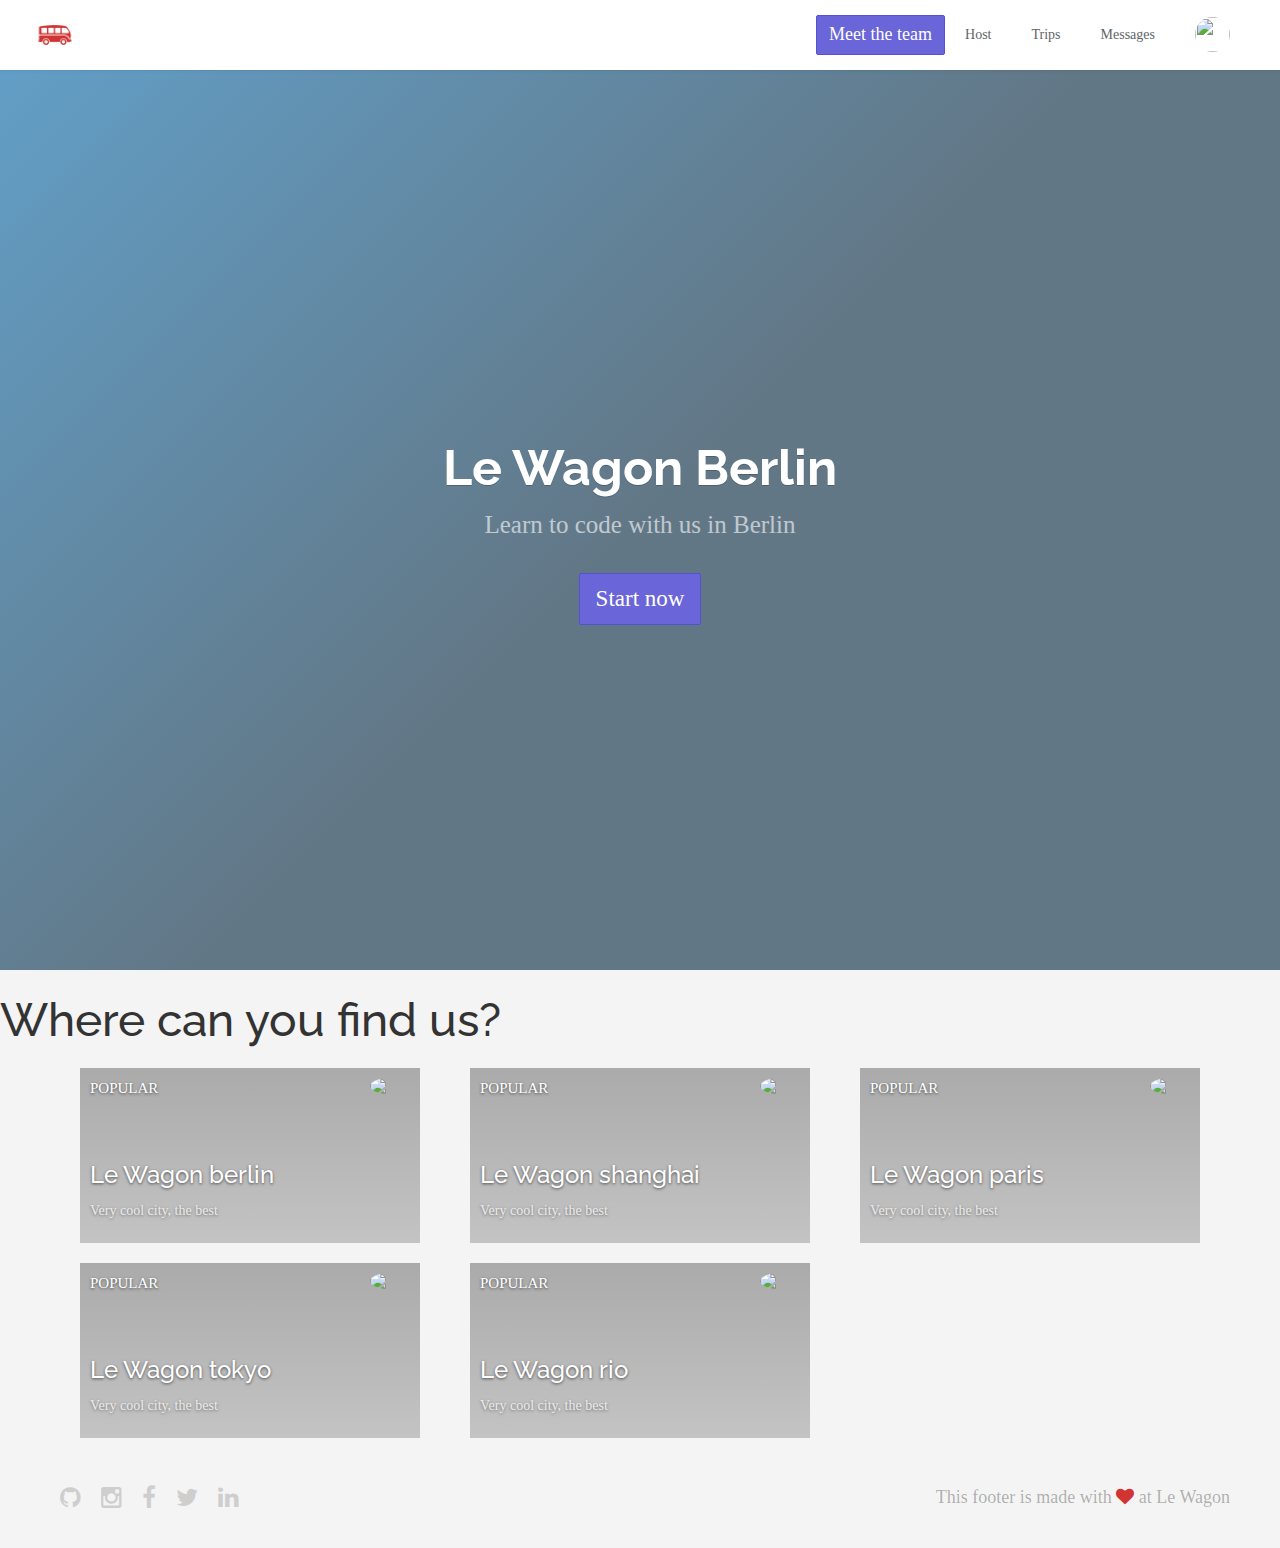
==== commit 259242e5: "Automated commit at 2018-02-05 11:38:37 UTC by middleman-deploy 2.0.0-alpha" ====
--- a/index.html
+++ b/index.html
@@ -7,7 +7,7 @@
           content="width=device-width, initial-scale=1, shrink-to-fit=no">
     <!-- Use the title from a page's frontmatter if it has one -->
     <title>Le Wagon - Middleman</title>
-    <link href="stylesheets/application-592bfbfe.css" rel="stylesheet" />
+    <link href="stylesheets/application-cc6acb4e.css" rel="stylesheet" />
     <script src="javascripts/application-93de88c9.js"></script>
     <link href="images/favicon-f15af148.png" rel="icon" type="image/png" />
   </head>
--- a/stylesheets/application-cc6acb4e.css
+++ b/stylesheets/application-cc6acb4e.css
@@ -0,0 +1,8 @@
+@import url("https://fonts.googleapis.com/css?family=Open+Sans:400,300,700|Raleway:400,100,300,700,500");/*!
+ * Bootstrap v3.3.7 (http://getbootstrap.com)
+ * Copyright 2011-2016 Twitter, Inc.
+ * Licensed under MIT (https://github.com/twbs/bootstrap/blob/master/LICENSE)
+ *//*! normalize.css v3.0.3 | MIT License | github.com/necolas/normalize.css */html{font-family:sans-serif;-ms-text-size-adjust:100%;-webkit-text-size-adjust:100%}body{margin:0}article,aside,details,figcaption,figure,footer,header,hgroup,main,menu,nav,section,summary{display:block}audio,canvas,progress,video{display:inline-block;vertical-align:baseline}audio:not([controls]){display:none;height:0}[hidden],template{display:none}a{background-color:transparent}a:active,a:hover{outline:0}abbr[title]{border-bottom:1px dotted}b,strong{font-weight:bold}dfn{font-style:italic}h1{font-size:2em;margin:0.67em 0}mark{background:#ff0;color:#000}small{font-size:80%}sub,sup{font-size:75%;line-height:0;position:relative;vertical-align:baseline}sup{top:-0.5em}sub{bottom:-0.25em}img{border:0}svg:not(:root){overflow:hidden}figure{margin:1em 40px}hr{-webkit-box-sizing:content-box;box-sizing:content-box;height:0}pre{overflow:auto}code,kbd,pre,samp{font-family:monospace, monospace;font-size:1em}button,input,optgroup,select,textarea{color:inherit;font:inherit;margin:0}button{overflow:visible}button,select{text-transform:none}button,html input[type="button"],input[type="reset"],input[type="submit"]{-webkit-appearance:button;cursor:pointer}button[disabled],html input[disabled]{cursor:default}button::-moz-focus-inner,input::-moz-focus-inner{border:0;padding:0}input{line-height:normal}input[type="checkbox"],input[type="radio"]{-webkit-box-sizing:border-box;box-sizing:border-box;padding:0}input[type="number"]::-webkit-inner-spin-button,input[type="number"]::-webkit-outer-spin-button{height:auto}input[type="search"]{-webkit-appearance:textfield;-webkit-box-sizing:content-box;box-sizing:content-box}input[type="search"]::-webkit-search-cancel-button,input[type="search"]::-webkit-search-decoration{-webkit-appearance:none}fieldset{border:1px solid #c0c0c0;margin:0 2px;padding:0.35em 0.625em 0.75em}legend{border:0;padding:0}textarea{overflow:auto}optgroup{font-weight:bold}table{border-collapse:collapse;border-spacing:0}td,th{padding:0}/*! Source: https://github.com/h5bp/html5-boilerplate/blob/master/src/css/main.css */@media print{*,*:before,*:after{background:transparent !important;color:#000 !important;-webkit-box-shadow:none !important;box-shadow:none !important;text-shadow:none !important}a,a:visited{text-decoration:underline}a[href]:after{content:" (" attr(href) ")"}abbr[title]:after{content:" (" attr(title) ")"}a[href^="#"]:after,a[href^="javascript:"]:after{content:""}pre,blockquote{border:1px solid #999;page-break-inside:avoid}thead{display:table-header-group}tr,img{page-break-inside:avoid}img{max-width:100% !important}p,h2,h3{orphans:3;widows:3}h2,h3{page-break-after:avoid}.navbar{display:none}.btn>.caret,.dropup>.btn>.caret{border-top-color:#000 !important}.label{border:1px solid #000}.table{border-collapse:collapse !important}.table td,.table th{background-color:#fff !important}.table-bordered th,.table-bordered td{border:1px solid #ddd !important}}@font-face{font-family:'Glyphicons Halflings';src:url("../assets/bootstrap/glyphicons-halflings-regular-86b6f62b.eot");src:url("../assets/bootstrap/glyphicons-halflings-regular-86b6f62b.eot?#iefix") format("embedded-opentype"),url("../assets/bootstrap/glyphicons-halflings-regular-ca35b697.woff2") format("woff2"),url("../assets/bootstrap/glyphicons-halflings-regular-278e49a8.woff") format("woff"),url("../assets/bootstrap/glyphicons-halflings-regular-44bc1850.ttf") format("truetype"),url("../assets/bootstrap/glyphicons-halflings-regular-de51a849.svg#glyphicons_halflingsregular") format("svg")}.glyphicon{position:relative;top:1px;display:inline-block;font-family:'Glyphicons Halflings';font-style:normal;font-weight:normal;line-height:1;-webkit-font-smoothing:antialiased;-moz-osx-font-smoothing:grayscale}.glyphicon-asterisk:before{content:"\002a"}.glyphicon-plus:before{content:"\002b"}.glyphicon-euro:before,.glyphicon-eur:before{content:"\20ac"}.glyphicon-minus:before{content:"\2212"}.glyphicon-cloud:before{content:"\2601"}.glyphicon-envelope:before{content:"\2709"}.glyphicon-pencil:before{content:"\270f"}.glyphicon-glass:before{content:"\e001"}.glyphicon-music:before{content:"\e002"}.glyphicon-search:before{content:"\e003"}.glyphicon-heart:before{content:"\e005"}.glyphicon-star:before{content:"\e006"}.glyphicon-star-empty:before{content:"\e007"}.glyphicon-user:before{content:"\e008"}.glyphicon-film:before{content:"\e009"}.glyphicon-th-large:before{content:"\e010"}.glyphicon-th:before{content:"\e011"}.glyphicon-th-list:before{content:"\e012"}.glyphicon-ok:before{content:"\e013"}.glyphicon-remove:before{content:"\e014"}.glyphicon-zoom-in:before{content:"\e015"}.glyphicon-zoom-out:before{content:"\e016"}.glyphicon-off:before{content:"\e017"}.glyphicon-signal:before{content:"\e018"}.glyphicon-cog:before{content:"\e019"}.glyphicon-trash:before{content:"\e020"}.glyphicon-home:before{content:"\e021"}.glyphicon-file:before{content:"\e022"}.glyphicon-time:before{content:"\e023"}.glyphicon-road:before{content:"\e024"}.glyphicon-download-alt:before{content:"\e025"}.glyphicon-download:before{content:"\e026"}.glyphicon-upload:before{content:"\e027"}.glyphicon-inbox:before{content:"\e028"}.glyphicon-play-circle:before{content:"\e029"}.glyphicon-repeat:before{content:"\e030"}.glyphicon-refresh:before{content:"\e031"}.glyphicon-list-alt:before{content:"\e032"}.glyphicon-lock:before{content:"\e033"}.glyphicon-flag:before{content:"\e034"}.glyphicon-headphones:before{content:"\e035"}.glyphicon-volume-off:before{content:"\e036"}.glyphicon-volume-down:before{content:"\e037"}.glyphicon-volume-up:before{content:"\e038"}.glyphicon-qrcode:before{content:"\e039"}.glyphicon-barcode:before{content:"\e040"}.glyphicon-tag:before{content:"\e041"}.glyphicon-tags:before{content:"\e042"}.glyphicon-book:before{content:"\e043"}.glyphicon-bookmark:before{content:"\e044"}.glyphicon-print:before{content:"\e045"}.glyphicon-camera:before{content:"\e046"}.glyphicon-font:before{content:"\e047"}.glyphicon-bold:before{content:"\e048"}.glyphicon-italic:before{content:"\e049"}.glyphicon-text-height:before{content:"\e050"}.glyphicon-text-width:before{content:"\e051"}.glyphicon-align-left:before{content:"\e052"}.glyphicon-align-center:before{content:"\e053"}.glyphicon-align-right:before{content:"\e054"}.glyphicon-align-justify:before{content:"\e055"}.glyphicon-list:before{content:"\e056"}.glyphicon-indent-left:before{content:"\e057"}.glyphicon-indent-right:before{content:"\e058"}.glyphicon-facetime-video:before{content:"\e059"}.glyphicon-picture:before{content:"\e060"}.glyphicon-map-marker:before{content:"\e062"}.glyphicon-adjust:before{content:"\e063"}.glyphicon-tint:before{content:"\e064"}.glyphicon-edit:before{content:"\e065"}.glyphicon-share:before{content:"\e066"}.glyphicon-check:before{content:"\e067"}.glyphicon-move:before{content:"\e068"}.glyphicon-step-backward:before{content:"\e069"}.glyphicon-fast-backward:before{content:"\e070"}.glyphicon-backward:before{content:"\e071"}.glyphicon-play:before{content:"\e072"}.glyphicon-pause:before{content:"\e073"}.glyphicon-stop:before{content:"\e074"}.glyphicon-forward:before{content:"\e075"}.glyphicon-fast-forward:before{content:"\e076"}.glyphicon-step-forward:before{content:"\e077"}.glyphicon-eject:before{content:"\e078"}.glyphicon-chevron-left:before{content:"\e079"}.glyphicon-chevron-right:before{content:"\e080"}.glyphicon-plus-sign:before{content:"\e081"}.glyphicon-minus-sign:before{content:"\e082"}.glyphicon-remove-sign:before{content:"\e083"}.glyphicon-ok-sign:before{content:"\e084"}.glyphicon-question-sign:before{content:"\e085"}.glyphicon-info-sign:before{content:"\e086"}.glyphicon-screenshot:before{content:"\e087"}.glyphicon-remove-circle:before{content:"\e088"}.glyphicon-ok-circle:before{content:"\e089"}.glyphicon-ban-circle:before{content:"\e090"}.glyphicon-arrow-left:before{content:"\e091"}.glyphicon-arrow-right:before{content:"\e092"}.glyphicon-arrow-up:before{content:"\e093"}.glyphicon-arrow-down:before{content:"\e094"}.glyphicon-share-alt:before{content:"\e095"}.glyphicon-resize-full:before{content:"\e096"}.glyphicon-resize-small:before{content:"\e097"}.glyphicon-exclamation-sign:before{content:"\e101"}.glyphicon-gift:before{content:"\e102"}.glyphicon-leaf:before{content:"\e103"}.glyphicon-fire:before{content:"\e104"}.glyphicon-eye-open:before{content:"\e105"}.glyphicon-eye-close:before{content:"\e106"}.glyphicon-warning-sign:before{content:"\e107"}.glyphicon-plane:before{content:"\e108"}.glyphicon-calendar:before{content:"\e109"}.glyphicon-random:before{content:"\e110"}.glyphicon-comment:before{content:"\e111"}.glyphicon-magnet:before{content:"\e112"}.glyphicon-chevron-up:before{content:"\e113"}.glyphicon-chevron-down:before{content:"\e114"}.glyphicon-retweet:before{content:"\e115"}.glyphicon-shopping-cart:before{content:"\e116"}.glyphicon-folder-close:before{content:"\e117"}.glyphicon-folder-open:before{content:"\e118"}.glyphicon-resize-vertical:before{content:"\e119"}.glyphicon-resize-horizontal:before{content:"\e120"}.glyphicon-hdd:before{content:"\e121"}.glyphicon-bullhorn:before{content:"\e122"}.glyphicon-bell:before{content:"\e123"}.glyphicon-certificate:before{content:"\e124"}.glyphicon-thumbs-up:before{content:"\e125"}.glyphicon-thumbs-down:before{content:"\e126"}.glyphicon-hand-right:before{content:"\e127"}.glyphicon-hand-left:before{content:"\e128"}.glyphicon-hand-up:before{content:"\e129"}.glyphicon-hand-down:before{content:"\e130"}.glyphicon-circle-arrow-right:before{content:"\e131"}.glyphicon-circle-arrow-left:before{content:"\e132"}.glyphicon-circle-arrow-up:before{content:"\e133"}.glyphicon-circle-arrow-down:before{content:"\e134"}.glyphicon-globe:before{content:"\e135"}.glyphicon-wrench:before{content:"\e136"}.glyphicon-tasks:before{content:"\e137"}.glyphicon-filter:before{content:"\e138"}.glyphicon-briefcase:before{content:"\e139"}.glyphicon-fullscreen:before{content:"\e140"}.glyphicon-dashboard:before{content:"\e141"}.glyphicon-paperclip:before{content:"\e142"}.glyphicon-heart-empty:before{content:"\e143"}.glyphicon-link:before{content:"\e144"}.glyphicon-phone:before{content:"\e145"}.glyphicon-pushpin:before{content:"\e146"}.glyphicon-usd:before{content:"\e148"}.glyphicon-gbp:before{content:"\e149"}.glyphicon-sort:before{content:"\e150"}.glyphicon-sort-by-alphabet:before{content:"\e151"}.glyphicon-sort-by-alphabet-alt:before{content:"\e152"}.glyphicon-sort-by-order:before{content:"\e153"}.glyphicon-sort-by-order-alt:before{content:"\e154"}.glyphicon-sort-by-attributes:before{content:"\e155"}.glyphicon-sort-by-attributes-alt:before{content:"\e156"}.glyphicon-unchecked:before{content:"\e157"}.glyphicon-expand:before{content:"\e158"}.glyphicon-collapse-down:before{content:"\e159"}.glyphicon-collapse-up:before{content:"\e160"}.glyphicon-log-in:before{content:"\e161"}.glyphicon-flash:before{content:"\e162"}.glyphicon-log-out:before{content:"\e163"}.glyphicon-new-window:before{content:"\e164"}.glyphicon-record:before{content:"\e165"}.glyphicon-save:before{content:"\e166"}.glyphicon-open:before{content:"\e167"}.glyphicon-saved:before{content:"\e168"}.glyphicon-import:before{content:"\e169"}.glyphicon-export:before{content:"\e170"}.glyphicon-send:before{content:"\e171"}.glyphicon-floppy-disk:before{content:"\e172"}.glyphicon-floppy-saved:before{content:"\e173"}.glyphicon-floppy-remove:before{content:"\e174"}.glyphicon-floppy-save:before{content:"\e175"}.glyphicon-floppy-open:before{content:"\e176"}.glyphicon-credit-card:before{content:"\e177"}.glyphicon-transfer:before{content:"\e178"}.glyphicon-cutlery:before{content:"\e179"}.glyphicon-header:before{content:"\e180"}.glyphicon-compressed:before{content:"\e181"}.glyphicon-earphone:before{content:"\e182"}.glyphicon-phone-alt:before{content:"\e183"}.glyphicon-tower:before{content:"\e184"}.glyphicon-stats:before{content:"\e185"}.glyphicon-sd-video:before{content:"\e186"}.glyphicon-hd-video:before{content:"\e187"}.glyphicon-subtitles:before{content:"\e188"}.glyphicon-sound-stereo:before{content:"\e189"}.glyphicon-sound-dolby:before{content:"\e190"}.glyphicon-sound-5-1:before{content:"\e191"}.glyphicon-sound-6-1:before{content:"\e192"}.glyphicon-sound-7-1:before{content:"\e193"}.glyphicon-copyright-mark:before{content:"\e194"}.glyphicon-registration-mark:before{content:"\e195"}.glyphicon-cloud-download:before{content:"\e197"}.glyphicon-cloud-upload:before{content:"\e198"}.glyphicon-tree-conifer:before{content:"\e199"}.glyphicon-tree-deciduous:before{content:"\e200"}.glyphicon-cd:before{content:"\e201"}.glyphicon-save-file:before{content:"\e202"}.glyphicon-open-file:before{content:"\e203"}.glyphicon-level-up:before{content:"\e204"}.glyphicon-copy:before{content:"\e205"}.glyphicon-paste:before{content:"\e206"}.glyphicon-alert:before{content:"\e209"}.glyphicon-equalizer:before{content:"\e210"}.glyphicon-king:before{content:"\e211"}.glyphicon-queen:before{content:"\e212"}.glyphicon-pawn:before{content:"\e213"}.glyphicon-bishop:before{content:"\e214"}.glyphicon-knight:before{content:"\e215"}.glyphicon-baby-formula:before{content:"\e216"}.glyphicon-tent:before{content:"\26fa"}.glyphicon-blackboard:before{content:"\e218"}.glyphicon-bed:before{content:"\e219"}.glyphicon-apple:before{content:"\f8ff"}.glyphicon-erase:before{content:"\e221"}.glyphicon-hourglass:before{content:"\231b"}.glyphicon-lamp:before{content:"\e223"}.glyphicon-duplicate:before{content:"\e224"}.glyphicon-piggy-bank:before{content:"\e225"}.glyphicon-scissors:before{content:"\e226"}.glyphicon-bitcoin:before{content:"\e227"}.glyphicon-btc:before{content:"\e227"}.glyphicon-xbt:before{content:"\e227"}.glyphicon-yen:before{content:"\00a5"}.glyphicon-jpy:before{content:"\00a5"}.glyphicon-ruble:before{content:"\20bd"}.glyphicon-rub:before{content:"\20bd"}.glyphicon-scale:before{content:"\e230"}.glyphicon-ice-lolly:before{content:"\e231"}.glyphicon-ice-lolly-tasted:before{content:"\e232"}.glyphicon-education:before{content:"\e233"}.glyphicon-option-horizontal:before{content:"\e234"}.glyphicon-option-vertical:before{content:"\e235"}.glyphicon-menu-hamburger:before{content:"\e236"}.glyphicon-modal-window:before{content:"\e237"}.glyphicon-oil:before{content:"\e238"}.glyphicon-grain:before{content:"\e239"}.glyphicon-sunglasses:before{content:"\e240"}.glyphicon-text-size:before{content:"\e241"}.glyphicon-text-color:before{content:"\e242"}.glyphicon-text-background:before{content:"\e243"}.glyphicon-object-align-top:before{content:"\e244"}.glyphicon-object-align-bottom:before{content:"\e245"}.glyphicon-object-align-horizontal:before{content:"\e246"}.glyphicon-object-align-left:before{content:"\e247"}.glyphicon-object-align-vertical:before{content:"\e248"}.glyphicon-object-align-right:before{content:"\e249"}.glyphicon-triangle-right:before{content:"\e250"}.glyphicon-triangle-left:before{content:"\e251"}.glyphicon-triangle-bottom:before{content:"\e252"}.glyphicon-triangle-top:before{content:"\e253"}.glyphicon-console:before{content:"\e254"}.glyphicon-superscript:before{content:"\e255"}.glyphicon-subscript:before{content:"\e256"}.glyphicon-menu-left:before{content:"\e257"}.glyphicon-menu-right:before{content:"\e258"}.glyphicon-menu-down:before{content:"\e259"}.glyphicon-menu-up:before{content:"\e260"}*{-webkit-box-sizing:border-box;box-sizing:border-box}*:before,*:after{-webkit-box-sizing:border-box;box-sizing:border-box}html{font-size:10px;-webkit-tap-highlight-color:transparent}body{font-family:"PT Sans", "sans-serif";font-size:18px;line-height:1.42857143;color:#333333;background-color:#F4F4F4}input,button,select,textarea{font-family:inherit;font-size:inherit;line-height:inherit}a{color:#6A65D8;text-decoration:none}a:hover,a:focus{color:#3731c0;text-decoration:underline}a:focus{outline:5px auto -webkit-focus-ring-color;outline-offset:-2px}figure{margin:0}img{vertical-align:middle}.img-responsive{display:block;max-width:100%;height:auto}.img-rounded{border-radius:2px}.img-thumbnail{padding:4px;line-height:1.42857143;background-color:#F4F4F4;border:1px solid #ddd;border-radius:2px;-webkit-transition:all 0.2s ease-in-out;transition:all 0.2s ease-in-out;display:inline-block;max-width:100%;height:auto}.img-circle{border-radius:50%}hr{margin-top:25px;margin-bottom:25px;border:0;border-top:1px solid #eeeeee}.sr-only{position:absolute;width:1px;height:1px;margin:-1px;padding:0;overflow:hidden;clip:rect(0, 0, 0, 0);border:0}.sr-only-focusable:active,.sr-only-focusable:focus{position:static;width:auto;height:auto;margin:0;overflow:visible;clip:auto}[role="button"]{cursor:pointer}h1,h2,h3,h4,h5,h6,.h1,.h2,.h3,.h4,.h5,.h6{font-family:"Raleway", "Helvetica", "sans-serif";font-weight:500;line-height:1.1;color:inherit}h1 small,h1 .small,h2 small,h2 .small,h3 small,h3 .small,h4 small,h4 .small,h5 small,h5 .small,h6 small,h6 .small,.h1 small,.h1 .small,.h2 small,.h2 .small,.h3 small,.h3 .small,.h4 small,.h4 .small,.h5 small,.h5 .small,.h6 small,.h6 .small{font-weight:normal;line-height:1;color:#777777}h1,.h1,h2,.h2,h3,.h3{margin-top:25px;margin-bottom:12.5px}h1 small,h1 .small,.h1 small,.h1 .small,h2 small,h2 .small,.h2 small,.h2 .small,h3 small,h3 .small,.h3 small,.h3 .small{font-size:65%}h4,.h4,h5,.h5,h6,.h6{margin-top:12.5px;margin-bottom:12.5px}h4 small,h4 .small,.h4 small,.h4 .small,h5 small,h5 .small,.h5 small,.h5 .small,h6 small,h6 .small,.h6 small,.h6 .small{font-size:75%}h1,.h1{font-size:46px}h2,.h2{font-size:38px}h3,.h3{font-size:31px}h4,.h4{font-size:23px}h5,.h5{font-size:18px}h6,.h6{font-size:16px}p{margin:0 0 12.5px}.lead{margin-bottom:25px;font-size:20px;font-weight:300;line-height:1.4}@media (min-width: 768px){.lead{font-size:27px}}small,.small{font-size:88%}mark,.mark{background-color:#fcf8e3;padding:.2em}.text-left{text-align:left}.text-right{text-align:right}.text-center{text-align:center}.text-justify{text-align:justify}.text-nowrap{white-space:nowrap}.text-lowercase{text-transform:lowercase}.text-uppercase,.initialism{text-transform:uppercase}.text-capitalize{text-transform:capitalize}.text-muted{color:#777777}.text-primary{color:#6A65D8}a.text-primary:hover,a.text-primary:focus{color:#433cce}.text-success{color:#3c763d}a.text-success:hover,a.text-success:focus{color:#2b542c}.text-info{color:#31708f}a.text-info:hover,a.text-info:focus{color:#245269}.text-warning{color:#8a6d3b}a.text-warning:hover,a.text-warning:focus{color:#66512c}.text-danger{color:#a94442}a.text-danger:hover,a.text-danger:focus{color:#843534}.bg-primary{color:#fff}.bg-primary{background-color:#6A65D8}a.bg-primary:hover,a.bg-primary:focus{background-color:#433cce}.bg-success{background-color:#dff0d8}a.bg-success:hover,a.bg-success:focus{background-color:#c1e2b3}.bg-info{background-color:#d9edf7}a.bg-info:hover,a.bg-info:focus{background-color:#afd9ee}.bg-warning{background-color:#fcf8e3}a.bg-warning:hover,a.bg-warning:focus{background-color:#f7ecb5}.bg-danger{background-color:#f2dede}a.bg-danger:hover,a.bg-danger:focus{background-color:#e4b9b9}.page-header{padding-bottom:11.5px;margin:50px 0 25px;border-bottom:1px solid #eeeeee}ul,ol{margin-top:0;margin-bottom:12.5px}ul ul,ul ol,ol ul,ol ol{margin-bottom:0}.list-unstyled{padding-left:0;list-style:none}.list-inline{padding-left:0;list-style:none;margin-left:-5px}.list-inline>li{display:inline-block;padding-left:5px;padding-right:5px}dl{margin-top:0;margin-bottom:25px}dt,dd{line-height:1.42857143}dt{font-weight:bold}dd{margin-left:0}.dl-horizontal dd:before,.dl-horizontal dd:after{content:" ";display:table}.dl-horizontal dd:after{clear:both}@media (min-width: 768px){.dl-horizontal dt{float:left;width:160px;clear:left;text-align:right;overflow:hidden;text-overflow:ellipsis;white-space:nowrap}.dl-horizontal dd{margin-left:180px}}abbr[title],abbr[data-original-title]{cursor:help;border-bottom:1px dotted #777777}.initialism{font-size:90%}blockquote{padding:12.5px 25px;margin:0 0 25px;font-size:22.5px;border-left:5px solid #eeeeee}blockquote p:last-child,blockquote ul:last-child,blockquote ol:last-child{margin-bottom:0}blockquote footer,blockquote small,blockquote .small{display:block;font-size:80%;line-height:1.42857143;color:#777777}blockquote footer:before,blockquote small:before,blockquote .small:before{content:'\2014 \00A0'}.blockquote-reverse,blockquote.pull-right{padding-right:15px;padding-left:0;border-right:5px solid #eeeeee;border-left:0;text-align:right}.blockquote-reverse footer:before,.blockquote-reverse small:before,.blockquote-reverse .small:before,blockquote.pull-right footer:before,blockquote.pull-right small:before,blockquote.pull-right .small:before{content:''}.blockquote-reverse footer:after,.blockquote-reverse small:after,.blockquote-reverse .small:after,blockquote.pull-right footer:after,blockquote.pull-right small:after,blockquote.pull-right .small:after{content:'\00A0 \2014'}address{margin-bottom:25px;font-style:normal;line-height:1.42857143}code,kbd,pre,samp{font-family:Menlo, Monaco, Consolas, "Courier New", monospace}code{padding:2px 4px;font-size:90%;color:#c7254e;background-color:#f9f2f4;border-radius:2px}kbd{padding:2px 4px;font-size:90%;color:#fff;background-color:#333;border-radius:2px;-webkit-box-shadow:inset 0 -1px 0 rgba(0,0,0,0.25);box-shadow:inset 0 -1px 0 rgba(0,0,0,0.25)}kbd kbd{padding:0;font-size:100%;font-weight:bold;-webkit-box-shadow:none;box-shadow:none}pre{display:block;padding:12px;margin:0 0 12.5px;font-size:17px;line-height:1.42857143;word-break:break-all;word-wrap:break-word;color:#333333;background-color:#f5f5f5;border:1px solid #ccc;border-radius:2px}pre code{padding:0;font-size:inherit;color:inherit;white-space:pre-wrap;background-color:transparent;border-radius:0}.pre-scrollable{max-height:340px;overflow-y:scroll}.container{margin-right:auto;margin-left:auto;padding-left:15px;padding-right:15px}.container:before,.container:after{content:" ";display:table}.container:after{clear:both}@media (min-width: 768px){.container{width:750px}}@media (min-width: 992px){.container{width:970px}}@media (min-width: 1200px){.container{width:1170px}}.container-fluid{margin-right:auto;margin-left:auto;padding-left:15px;padding-right:15px}.container-fluid:before,.container-fluid:after{content:" ";display:table}.container-fluid:after{clear:both}.row{margin-left:-15px;margin-right:-15px}.row:before,.row:after{content:" ";display:table}.row:after{clear:both}.col-xs-1,.col-sm-1,.col-md-1,.col-lg-1,.col-xs-2,.col-sm-2,.col-md-2,.col-lg-2,.col-xs-3,.col-sm-3,.col-md-3,.col-lg-3,.col-xs-4,.col-sm-4,.col-md-4,.col-lg-4,.col-xs-5,.col-sm-5,.col-md-5,.col-lg-5,.col-xs-6,.col-sm-6,.col-md-6,.col-lg-6,.col-xs-7,.col-sm-7,.col-md-7,.col-lg-7,.col-xs-8,.col-sm-8,.col-md-8,.col-lg-8,.col-xs-9,.col-sm-9,.col-md-9,.col-lg-9,.col-xs-10,.col-sm-10,.col-md-10,.col-lg-10,.col-xs-11,.col-sm-11,.col-md-11,.col-lg-11,.col-xs-12,.col-sm-12,.col-md-12,.col-lg-12{position:relative;min-height:1px;padding-left:15px;padding-right:15px}.col-xs-1,.col-xs-2,.col-xs-3,.col-xs-4,.col-xs-5,.col-xs-6,.col-xs-7,.col-xs-8,.col-xs-9,.col-xs-10,.col-xs-11,.col-xs-12{float:left}.col-xs-1{width:8.33333333%}.col-xs-2{width:16.66666667%}.col-xs-3{width:25%}.col-xs-4{width:33.33333333%}.col-xs-5{width:41.66666667%}.col-xs-6{width:50%}.col-xs-7{width:58.33333333%}.col-xs-8{width:66.66666667%}.col-xs-9{width:75%}.col-xs-10{width:83.33333333%}.col-xs-11{width:91.66666667%}.col-xs-12{width:100%}.col-xs-pull-0{right:auto}.col-xs-pull-1{right:8.33333333%}.col-xs-pull-2{right:16.66666667%}.col-xs-pull-3{right:25%}.col-xs-pull-4{right:33.33333333%}.col-xs-pull-5{right:41.66666667%}.col-xs-pull-6{right:50%}.col-xs-pull-7{right:58.33333333%}.col-xs-pull-8{right:66.66666667%}.col-xs-pull-9{right:75%}.col-xs-pull-10{right:83.33333333%}.col-xs-pull-11{right:91.66666667%}.col-xs-pull-12{right:100%}.col-xs-push-0{left:auto}.col-xs-push-1{left:8.33333333%}.col-xs-push-2{left:16.66666667%}.col-xs-push-3{left:25%}.col-xs-push-4{left:33.33333333%}.col-xs-push-5{left:41.66666667%}.col-xs-push-6{left:50%}.col-xs-push-7{left:58.33333333%}.col-xs-push-8{left:66.66666667%}.col-xs-push-9{left:75%}.col-xs-push-10{left:83.33333333%}.col-xs-push-11{left:91.66666667%}.col-xs-push-12{left:100%}.col-xs-offset-0{margin-left:0%}.col-xs-offset-1{margin-left:8.33333333%}.col-xs-offset-2{margin-left:16.66666667%}.col-xs-offset-3{margin-left:25%}.col-xs-offset-4{margin-left:33.33333333%}.col-xs-offset-5{margin-left:41.66666667%}.col-xs-offset-6{margin-left:50%}.col-xs-offset-7{margin-left:58.33333333%}.col-xs-offset-8{margin-left:66.66666667%}.col-xs-offset-9{margin-left:75%}.col-xs-offset-10{margin-left:83.33333333%}.col-xs-offset-11{margin-left:91.66666667%}.col-xs-offset-12{margin-left:100%}@media (min-width: 768px){.col-sm-1,.col-sm-2,.col-sm-3,.col-sm-4,.col-sm-5,.col-sm-6,.col-sm-7,.col-sm-8,.col-sm-9,.col-sm-10,.col-sm-11,.col-sm-12{float:left}.col-sm-1{width:8.33333333%}.col-sm-2{width:16.66666667%}.col-sm-3{width:25%}.col-sm-4{width:33.33333333%}.col-sm-5{width:41.66666667%}.col-sm-6{width:50%}.col-sm-7{width:58.33333333%}.col-sm-8{width:66.66666667%}.col-sm-9{width:75%}.col-sm-10{width:83.33333333%}.col-sm-11{width:91.66666667%}.col-sm-12{width:100%}.col-sm-pull-0{right:auto}.col-sm-pull-1{right:8.33333333%}.col-sm-pull-2{right:16.66666667%}.col-sm-pull-3{right:25%}.col-sm-pull-4{right:33.33333333%}.col-sm-pull-5{right:41.66666667%}.col-sm-pull-6{right:50%}.col-sm-pull-7{right:58.33333333%}.col-sm-pull-8{right:66.66666667%}.col-sm-pull-9{right:75%}.col-sm-pull-10{right:83.33333333%}.col-sm-pull-11{right:91.66666667%}.col-sm-pull-12{right:100%}.col-sm-push-0{left:auto}.col-sm-push-1{left:8.33333333%}.col-sm-push-2{left:16.66666667%}.col-sm-push-3{left:25%}.col-sm-push-4{left:33.33333333%}.col-sm-push-5{left:41.66666667%}.col-sm-push-6{left:50%}.col-sm-push-7{left:58.33333333%}.col-sm-push-8{left:66.66666667%}.col-sm-push-9{left:75%}.col-sm-push-10{left:83.33333333%}.col-sm-push-11{left:91.66666667%}.col-sm-push-12{left:100%}.col-sm-offset-0{margin-left:0%}.col-sm-offset-1{margin-left:8.33333333%}.col-sm-offset-2{margin-left:16.66666667%}.col-sm-offset-3{margin-left:25%}.col-sm-offset-4{margin-left:33.33333333%}.col-sm-offset-5{margin-left:41.66666667%}.col-sm-offset-6{margin-left:50%}.col-sm-offset-7{margin-left:58.33333333%}.col-sm-offset-8{margin-left:66.66666667%}.col-sm-offset-9{margin-left:75%}.col-sm-offset-10{margin-left:83.33333333%}.col-sm-offset-11{margin-left:91.66666667%}.col-sm-offset-12{margin-left:100%}}@media (min-width: 992px){.col-md-1,.col-md-2,.col-md-3,.col-md-4,.col-md-5,.col-md-6,.col-md-7,.col-md-8,.col-md-9,.col-md-10,.col-md-11,.col-md-12{float:left}.col-md-1{width:8.33333333%}.col-md-2{width:16.66666667%}.col-md-3{width:25%}.col-md-4{width:33.33333333%}.col-md-5{width:41.66666667%}.col-md-6{width:50%}.col-md-7{width:58.33333333%}.col-md-8{width:66.66666667%}.col-md-9{width:75%}.col-md-10{width:83.33333333%}.col-md-11{width:91.66666667%}.col-md-12{width:100%}.col-md-pull-0{right:auto}.col-md-pull-1{right:8.33333333%}.col-md-pull-2{right:16.66666667%}.col-md-pull-3{right:25%}.col-md-pull-4{right:33.33333333%}.col-md-pull-5{right:41.66666667%}.col-md-pull-6{right:50%}.col-md-pull-7{right:58.33333333%}.col-md-pull-8{right:66.66666667%}.col-md-pull-9{right:75%}.col-md-pull-10{right:83.33333333%}.col-md-pull-11{right:91.66666667%}.col-md-pull-12{right:100%}.col-md-push-0{left:auto}.col-md-push-1{left:8.33333333%}.col-md-push-2{left:16.66666667%}.col-md-push-3{left:25%}.col-md-push-4{left:33.33333333%}.col-md-push-5{left:41.66666667%}.col-md-push-6{left:50%}.col-md-push-7{left:58.33333333%}.col-md-push-8{left:66.66666667%}.col-md-push-9{left:75%}.col-md-push-10{left:83.33333333%}.col-md-push-11{left:91.66666667%}.col-md-push-12{left:100%}.col-md-offset-0{margin-left:0%}.col-md-offset-1{margin-left:8.33333333%}.col-md-offset-2{margin-left:16.66666667%}.col-md-offset-3{margin-left:25%}.col-md-offset-4{margin-left:33.33333333%}.col-md-offset-5{margin-left:41.66666667%}.col-md-offset-6{margin-left:50%}.col-md-offset-7{margin-left:58.33333333%}.col-md-offset-8{margin-left:66.66666667%}.col-md-offset-9{margin-left:75%}.col-md-offset-10{margin-left:83.33333333%}.col-md-offset-11{margin-left:91.66666667%}.col-md-offset-12{margin-left:100%}}@media (min-width: 1200px){.col-lg-1,.col-lg-2,.col-lg-3,.col-lg-4,.col-lg-5,.col-lg-6,.col-lg-7,.col-lg-8,.col-lg-9,.col-lg-10,.col-lg-11,.col-lg-12{float:left}.col-lg-1{width:8.33333333%}.col-lg-2{width:16.66666667%}.col-lg-3{width:25%}.col-lg-4{width:33.33333333%}.col-lg-5{width:41.66666667%}.col-lg-6{width:50%}.col-lg-7{width:58.33333333%}.col-lg-8{width:66.66666667%}.col-lg-9{width:75%}.col-lg-10{width:83.33333333%}.col-lg-11{width:91.66666667%}.col-lg-12{width:100%}.col-lg-pull-0{right:auto}.col-lg-pull-1{right:8.33333333%}.col-lg-pull-2{right:16.66666667%}.col-lg-pull-3{right:25%}.col-lg-pull-4{right:33.33333333%}.col-lg-pull-5{right:41.66666667%}.col-lg-pull-6{right:50%}.col-lg-pull-7{right:58.33333333%}.col-lg-pull-8{right:66.66666667%}.col-lg-pull-9{right:75%}.col-lg-pull-10{right:83.33333333%}.col-lg-pull-11{right:91.66666667%}.col-lg-pull-12{right:100%}.col-lg-push-0{left:auto}.col-lg-push-1{left:8.33333333%}.col-lg-push-2{left:16.66666667%}.col-lg-push-3{left:25%}.col-lg-push-4{left:33.33333333%}.col-lg-push-5{left:41.66666667%}.col-lg-push-6{left:50%}.col-lg-push-7{left:58.33333333%}.col-lg-push-8{left:66.66666667%}.col-lg-push-9{left:75%}.col-lg-push-10{left:83.33333333%}.col-lg-push-11{left:91.66666667%}.col-lg-push-12{left:100%}.col-lg-offset-0{margin-left:0%}.col-lg-offset-1{margin-left:8.33333333%}.col-lg-offset-2{margin-left:16.66666667%}.col-lg-offset-3{margin-left:25%}.col-lg-offset-4{margin-left:33.33333333%}.col-lg-offset-5{margin-left:41.66666667%}.col-lg-offset-6{margin-left:50%}.col-lg-offset-7{margin-left:58.33333333%}.col-lg-offset-8{margin-left:66.66666667%}.col-lg-offset-9{margin-left:75%}.col-lg-offset-10{margin-left:83.33333333%}.col-lg-offset-11{margin-left:91.66666667%}.col-lg-offset-12{margin-left:100%}}table{background-color:transparent}caption{padding-top:8px;padding-bottom:8px;color:#777777;text-align:left}th{text-align:left}.table{width:100%;max-width:100%;margin-bottom:25px}.table>thead>tr>th,.table>thead>tr>td,.table>tbody>tr>th,.table>tbody>tr>td,.table>tfoot>tr>th,.table>tfoot>tr>td{padding:8px;line-height:1.42857143;vertical-align:top;border-top:1px solid #ddd}.table>thead>tr>th{vertical-align:bottom;border-bottom:2px solid #ddd}.table>caption+thead>tr:first-child>th,.table>caption+thead>tr:first-child>td,.table>colgroup+thead>tr:first-child>th,.table>colgroup+thead>tr:first-child>td,.table>thead:first-child>tr:first-child>th,.table>thead:first-child>tr:first-child>td{border-top:0}.table>tbody+tbody{border-top:2px solid #ddd}.table .table{background-color:#F4F4F4}.table-condensed>thead>tr>th,.table-condensed>thead>tr>td,.table-condensed>tbody>tr>th,.table-condensed>tbody>tr>td,.table-condensed>tfoot>tr>th,.table-condensed>tfoot>tr>td{padding:5px}.table-bordered{border:1px solid #ddd}.table-bordered>thead>tr>th,.table-bordered>thead>tr>td,.table-bordered>tbody>tr>th,.table-bordered>tbody>tr>td,.table-bordered>tfoot>tr>th,.table-bordered>tfoot>tr>td{border:1px solid #ddd}.table-bordered>thead>tr>th,.table-bordered>thead>tr>td{border-bottom-width:2px}.table-striped>tbody>tr:nth-of-type(odd){background-color:#f9f9f9}.table-hover>tbody>tr:hover{background-color:#f5f5f5}table col[class*="col-"]{position:static;float:none;display:table-column}table td[class*="col-"],table th[class*="col-"]{position:static;float:none;display:table-cell}.table>thead>tr>td.active,.table>thead>tr>th.active,.table>thead>tr.active>td,.table>thead>tr.active>th,.table>tbody>tr>td.active,.table>tbody>tr>th.active,.table>tbody>tr.active>td,.table>tbody>tr.active>th,.table>tfoot>tr>td.active,.table>tfoot>tr>th.active,.table>tfoot>tr.active>td,.table>tfoot>tr.active>th{background-color:#f5f5f5}.table-hover>tbody>tr>td.active:hover,.table-hover>tbody>tr>th.active:hover,.table-hover>tbody>tr.active:hover>td,.table-hover>tbody>tr:hover>.active,.table-hover>tbody>tr.active:hover>th{background-color:#e8e8e8}.table>thead>tr>td.success,.table>thead>tr>th.success,.table>thead>tr.success>td,.table>thead>tr.success>th,.table>tbody>tr>td.success,.table>tbody>tr>th.success,.table>tbody>tr.success>td,.table>tbody>tr.success>th,.table>tfoot>tr>td.success,.table>tfoot>tr>th.success,.table>tfoot>tr.success>td,.table>tfoot>tr.success>th{background-color:#dff0d8}.table-hover>tbody>tr>td.success:hover,.table-hover>tbody>tr>th.success:hover,.table-hover>tbody>tr.success:hover>td,.table-hover>tbody>tr:hover>.success,.table-hover>tbody>tr.success:hover>th{background-color:#d0e9c6}.table>thead>tr>td.info,.table>thead>tr>th.info,.table>thead>tr.info>td,.table>thead>tr.info>th,.table>tbody>tr>td.info,.table>tbody>tr>th.info,.table>tbody>tr.info>td,.table>tbody>tr.info>th,.table>tfoot>tr>td.info,.table>tfoot>tr>th.info,.table>tfoot>tr.info>td,.table>tfoot>tr.info>th{background-color:#d9edf7}.table-hover>tbody>tr>td.info:hover,.table-hover>tbody>tr>th.info:hover,.table-hover>tbody>tr.info:hover>td,.table-hover>tbody>tr:hover>.info,.table-hover>tbody>tr.info:hover>th{background-color:#c4e3f3}.table>thead>tr>td.warning,.table>thead>tr>th.warning,.table>thead>tr.warning>td,.table>thead>tr.warning>th,.table>tbody>tr>td.warning,.table>tbody>tr>th.warning,.table>tbody>tr.warning>td,.table>tbody>tr.warning>th,.table>tfoot>tr>td.warning,.table>tfoot>tr>th.warning,.table>tfoot>tr.warning>td,.table>tfoot>tr.warning>th{background-color:#fcf8e3}.table-hover>tbody>tr>td.warning:hover,.table-hover>tbody>tr>th.warning:hover,.table-hover>tbody>tr.warning:hover>td,.table-hover>tbody>tr:hover>.warning,.table-hover>tbody>tr.warning:hover>th{background-color:#faf2cc}.table>thead>tr>td.danger,.table>thead>tr>th.danger,.table>thead>tr.danger>td,.table>thead>tr.danger>th,.table>tbody>tr>td.danger,.table>tbody>tr>th.danger,.table>tbody>tr.danger>td,.table>tbody>tr.danger>th,.table>tfoot>tr>td.danger,.table>tfoot>tr>th.danger,.table>tfoot>tr.danger>td,.table>tfoot>tr.danger>th{background-color:#f2dede}.table-hover>tbody>tr>td.danger:hover,.table-hover>tbody>tr>th.danger:hover,.table-hover>tbody>tr.danger:hover>td,.table-hover>tbody>tr:hover>.danger,.table-hover>tbody>tr.danger:hover>th{background-color:#ebcccc}.table-responsive{overflow-x:auto;min-height:0.01%}@media screen and (max-width: 767px){.table-responsive{width:100%;margin-bottom:18.75px;overflow-y:hidden;-ms-overflow-style:-ms-autohiding-scrollbar;border:1px solid #ddd}.table-responsive>.table{margin-bottom:0}.table-responsive>.table>thead>tr>th,.table-responsive>.table>thead>tr>td,.table-responsive>.table>tbody>tr>th,.table-responsive>.table>tbody>tr>td,.table-responsive>.table>tfoot>tr>th,.table-responsive>.table>tfoot>tr>td{white-space:nowrap}.table-responsive>.table-bordered{border:0}.table-responsive>.table-bordered>thead>tr>th:first-child,.table-responsive>.table-bordered>thead>tr>td:first-child,.table-responsive>.table-bordered>tbody>tr>th:first-child,.table-responsive>.table-bordered>tbody>tr>td:first-child,.table-responsive>.table-bordered>tfoot>tr>th:first-child,.table-responsive>.table-bordered>tfoot>tr>td:first-child{border-left:0}.table-responsive>.table-bordered>thead>tr>th:last-child,.table-responsive>.table-bordered>thead>tr>td:last-child,.table-responsive>.table-bordered>tbody>tr>th:last-child,.table-responsive>.table-bordered>tbody>tr>td:last-child,.table-responsive>.table-bordered>tfoot>tr>th:last-child,.table-responsive>.table-bordered>tfoot>tr>td:last-child{border-right:0}.table-responsive>.table-bordered>tbody>tr:last-child>th,.table-responsive>.table-bordered>tbody>tr:last-child>td,.table-responsive>.table-bordered>tfoot>tr:last-child>th,.table-responsive>.table-bordered>tfoot>tr:last-child>td{border-bottom:0}}fieldset{padding:0;margin:0;border:0;min-width:0}legend{display:block;width:100%;padding:0;margin-bottom:25px;font-size:27px;line-height:inherit;color:#333333;border:0;border-bottom:1px solid #e5e5e5}label{display:inline-block;max-width:100%;margin-bottom:5px;font-weight:bold}input[type="search"]{-webkit-box-sizing:border-box;box-sizing:border-box}input[type="radio"],input[type="checkbox"]{margin:4px 0 0;margin-top:1px \9;line-height:normal}input[type="file"]{display:block}input[type="range"]{display:block;width:100%}select[multiple],select[size]{height:auto}input[type="file"]:focus,input[type="radio"]:focus,input[type="checkbox"]:focus{outline:5px auto -webkit-focus-ring-color;outline-offset:-2px}output{display:block;padding-top:7px;font-size:18px;line-height:1.42857143;color:#000000}.form-control{display:block;width:100%;height:39px;padding:6px 12px;font-size:18px;line-height:1.42857143;color:#000000;background-color:#fff;background-image:none;border:1px solid #ccc;border-radius:2px;-webkit-box-shadow:inset 0 1px 1px rgba(0,0,0,0.075);box-shadow:inset 0 1px 1px rgba(0,0,0,0.075);-webkit-transition:border-color ease-in-out 0.15s, box-shadow ease-in-out 0.15s;-webkit-transition:border-color ease-in-out 0.15s, -webkit-box-shadow ease-in-out 0.15s;transition:border-color ease-in-out 0.15s, -webkit-box-shadow ease-in-out 0.15s;transition:border-color ease-in-out 0.15s, box-shadow ease-in-out 0.15s;transition:border-color ease-in-out 0.15s, box-shadow ease-in-out 0.15s, -webkit-box-shadow ease-in-out 0.15s}.form-control:focus{border-color:#66afe9;outline:0;-webkit-box-shadow:inset 0 1px 1px rgba(0,0,0,0.075),0 0 8px rgba(102,175,233,0.6);box-shadow:inset 0 1px 1px rgba(0,0,0,0.075),0 0 8px rgba(102,175,233,0.6)}.form-control::-moz-placeholder{color:#999;opacity:1}.form-control:-ms-input-placeholder{color:#999}.form-control::-webkit-input-placeholder{color:#999}.form-control::-ms-expand{border:0;background-color:transparent}.form-control[disabled],.form-control[readonly],fieldset[disabled] .form-control{background-color:#eeeeee;opacity:1}.form-control[disabled],fieldset[disabled] .form-control{cursor:not-allowed}textarea.form-control{height:auto}input[type="search"]{-webkit-appearance:none}@media screen and (-webkit-min-device-pixel-ratio: 0){input[type="date"].form-control,input[type="time"].form-control,input[type="datetime-local"].form-control,input[type="month"].form-control{line-height:39px}input[type="date"].input-sm,.input-group-sm>input[type="date"].form-control,.input-group-sm>input[type="date"].input-group-addon,.input-group-sm>.input-group-btn>input[type="date"].btn,.input-group-sm input[type="date"],input[type="time"].input-sm,.input-group-sm>input[type="time"].form-control,.input-group-sm>input[type="time"].input-group-addon,.input-group-sm>.input-group-btn>input[type="time"].btn,.input-group-sm input[type="time"],input[type="datetime-local"].input-sm,.input-group-sm>input[type="datetime-local"].form-control,.input-group-sm>input[type="datetime-local"].input-group-addon,.input-group-sm>.input-group-btn>input[type="datetime-local"].btn,.input-group-sm input[type="datetime-local"],input[type="month"].input-sm,.input-group-sm>input[type="month"].form-control,.input-group-sm>input[type="month"].input-group-addon,.input-group-sm>.input-group-btn>input[type="month"].btn,.input-group-sm input[type="month"]{line-height:36px}input[type="date"].input-lg,.input-group-lg>input[type="date"].form-control,.input-group-lg>input[type="date"].input-group-addon,.input-group-lg>.input-group-btn>input[type="date"].btn,.input-group-lg input[type="date"],input[type="time"].input-lg,.input-group-lg>input[type="time"].form-control,.input-group-lg>input[type="time"].input-group-addon,.input-group-lg>.input-group-btn>input[type="time"].btn,.input-group-lg input[type="time"],input[type="datetime-local"].input-lg,.input-group-lg>input[type="datetime-local"].form-control,.input-group-lg>input[type="datetime-local"].input-group-addon,.input-group-lg>.input-group-btn>input[type="datetime-local"].btn,.input-group-lg input[type="datetime-local"],input[type="month"].input-lg,.input-group-lg>input[type="month"].form-control,.input-group-lg>input[type="month"].input-group-addon,.input-group-lg>.input-group-btn>input[type="month"].btn,.input-group-lg input[type="month"]{line-height:53px}}.form-group{margin-bottom:15px}.radio,.checkbox{position:relative;display:block;margin-top:10px;margin-bottom:10px}.radio label,.checkbox label{min-height:25px;padding-left:20px;margin-bottom:0;font-weight:normal;cursor:pointer}.radio input[type="radio"],.radio-inline input[type="radio"],.checkbox input[type="checkbox"],.checkbox-inline input[type="checkbox"]{position:absolute;margin-left:-20px;margin-top:4px \9}.radio+.radio,.checkbox+.checkbox{margin-top:-5px}.radio-inline,.checkbox-inline{position:relative;display:inline-block;padding-left:20px;margin-bottom:0;vertical-align:middle;font-weight:normal;cursor:pointer}.radio-inline+.radio-inline,.checkbox-inline+.checkbox-inline{margin-top:0;margin-left:10px}input[type="radio"][disabled],input[type="radio"].disabled,fieldset[disabled] input[type="radio"],input[type="checkbox"][disabled],input[type="checkbox"].disabled,fieldset[disabled] input[type="checkbox"]{cursor:not-allowed}.radio-inline.disabled,fieldset[disabled] .radio-inline,.checkbox-inline.disabled,fieldset[disabled] .checkbox-inline{cursor:not-allowed}.radio.disabled label,fieldset[disabled] .radio label,.checkbox.disabled label,fieldset[disabled] .checkbox label{cursor:not-allowed}.form-control-static{padding-top:7px;padding-bottom:7px;margin-bottom:0;min-height:43px}.form-control-static.input-lg,.input-group-lg>.form-control-static.form-control,.input-group-lg>.form-control-static.input-group-addon,.input-group-lg>.input-group-btn>.form-control-static.btn,.form-control-static.input-sm,.input-group-sm>.form-control-static.form-control,.input-group-sm>.form-control-static.input-group-addon,.input-group-sm>.input-group-btn>.form-control-static.btn{padding-left:0;padding-right:0}.input-sm,.input-group-sm>.form-control,.input-group-sm>.input-group-addon,.input-group-sm>.input-group-btn>.btn{height:36px;padding:5px 10px;font-size:16px;line-height:1.5;border-radius:2px}select.input-sm,.input-group-sm>select.form-control,.input-group-sm>select.input-group-addon,.input-group-sm>.input-group-btn>select.btn{height:36px;line-height:36px}textarea.input-sm,.input-group-sm>textarea.form-control,.input-group-sm>textarea.input-group-addon,.input-group-sm>.input-group-btn>textarea.btn,select[multiple].input-sm,.input-group-sm>select[multiple].form-control,.input-group-sm>select[multiple].input-group-addon,.input-group-sm>.input-group-btn>select[multiple].btn{height:auto}.form-group-sm .form-control{height:36px;padding:5px 10px;font-size:16px;line-height:1.5;border-radius:2px}.form-group-sm select.form-control{height:36px;line-height:36px}.form-group-sm textarea.form-control,.form-group-sm select[multiple].form-control{height:auto}.form-group-sm .form-control-static{height:36px;min-height:41px;padding:6px 10px;font-size:16px;line-height:1.5}.input-lg,.input-group-lg>.form-control,.input-group-lg>.input-group-addon,.input-group-lg>.input-group-btn>.btn{height:53px;padding:10px 16px;font-size:23px;line-height:1.3333333;border-radius:2px}select.input-lg,.input-group-lg>select.form-control,.input-group-lg>select.input-group-addon,.input-group-lg>.input-group-btn>select.btn{height:53px;line-height:53px}textarea.input-lg,.input-group-lg>textarea.form-control,.input-group-lg>textarea.input-group-addon,.input-group-lg>.input-group-btn>textarea.btn,select[multiple].input-lg,.input-group-lg>select[multiple].form-control,.input-group-lg>select[multiple].input-group-addon,.input-group-lg>.input-group-btn>select[multiple].btn{height:auto}.form-group-lg .form-control{height:53px;padding:10px 16px;font-size:23px;line-height:1.3333333;border-radius:2px}.form-group-lg select.form-control{height:53px;line-height:53px}.form-group-lg textarea.form-control,.form-group-lg select[multiple].form-control{height:auto}.form-group-lg .form-control-static{height:53px;min-height:48px;padding:11px 16px;font-size:23px;line-height:1.3333333}.has-feedback{position:relative}.has-feedback .form-control{padding-right:48.75px}.form-control-feedback{position:absolute;top:0;right:0;z-index:2;display:block;width:39px;height:39px;line-height:39px;text-align:center;pointer-events:none}.input-lg+.form-control-feedback,.input-group-lg>.form-control+.form-control-feedback,.input-group-lg>.input-group-addon+.form-control-feedback,.input-group-lg>.input-group-btn>.btn+.form-control-feedback,.input-group-lg+.form-control-feedback,.form-group-lg .form-control+.form-control-feedback{width:53px;height:53px;line-height:53px}.input-sm+.form-control-feedback,.input-group-sm>.form-control+.form-control-feedback,.input-group-sm>.input-group-addon+.form-control-feedback,.input-group-sm>.input-group-btn>.btn+.form-control-feedback,.input-group-sm+.form-control-feedback,.form-group-sm .form-control+.form-control-feedback{width:36px;height:36px;line-height:36px}.has-success .help-block,.has-success .control-label,.has-success .radio,.has-success .checkbox,.has-success .radio-inline,.has-success .checkbox-inline,.has-success.radio label,.has-success.checkbox label,.has-success.radio-inline label,.has-success.checkbox-inline label{color:#3c763d}.has-success .form-control{border-color:#3c763d;-webkit-box-shadow:inset 0 1px 1px rgba(0,0,0,0.075);box-shadow:inset 0 1px 1px rgba(0,0,0,0.075)}.has-success .form-control:focus{border-color:#2b542c;-webkit-box-shadow:inset 0 1px 1px rgba(0,0,0,0.075),0 0 6px #67b168;box-shadow:inset 0 1px 1px rgba(0,0,0,0.075),0 0 6px #67b168}.has-success .input-group-addon{color:#3c763d;border-color:#3c763d;background-color:#dff0d8}.has-success .form-control-feedback{color:#3c763d}.has-warning .help-block,.has-warning .control-label,.has-warning .radio,.has-warning .checkbox,.has-warning .radio-inline,.has-warning .checkbox-inline,.has-warning.radio label,.has-warning.checkbox label,.has-warning.radio-inline label,.has-warning.checkbox-inline label{color:#8a6d3b}.has-warning .form-control{border-color:#8a6d3b;-webkit-box-shadow:inset 0 1px 1px rgba(0,0,0,0.075);box-shadow:inset 0 1px 1px rgba(0,0,0,0.075)}.has-warning .form-control:focus{border-color:#66512c;-webkit-box-shadow:inset 0 1px 1px rgba(0,0,0,0.075),0 0 6px #c0a16b;box-shadow:inset 0 1px 1px rgba(0,0,0,0.075),0 0 6px #c0a16b}.has-warning .input-group-addon{color:#8a6d3b;border-color:#8a6d3b;background-color:#fcf8e3}.has-warning .form-control-feedback{color:#8a6d3b}.has-error .help-block,.has-error .control-label,.has-error .radio,.has-error .checkbox,.has-error .radio-inline,.has-error .checkbox-inline,.has-error.radio label,.has-error.checkbox label,.has-error.radio-inline label,.has-error.checkbox-inline label{color:#a94442}.has-error .form-control{border-color:#a94442;-webkit-box-shadow:inset 0 1px 1px rgba(0,0,0,0.075);box-shadow:inset 0 1px 1px rgba(0,0,0,0.075)}.has-error .form-control:focus{border-color:#843534;-webkit-box-shadow:inset 0 1px 1px rgba(0,0,0,0.075),0 0 6px #ce8483;box-shadow:inset 0 1px 1px rgba(0,0,0,0.075),0 0 6px #ce8483}.has-error .input-group-addon{color:#a94442;border-color:#a94442;background-color:#f2dede}.has-error .form-control-feedback{color:#a94442}.has-feedback label ~ .form-control-feedback{top:30px}.has-feedback label.sr-only ~ .form-control-feedback{top:0}.help-block{display:block;margin-top:5px;margin-bottom:10px;color:#737373}@media (min-width: 768px){.form-inline .form-group{display:inline-block;margin-bottom:0;vertical-align:middle}.form-inline .form-control{display:inline-block;width:auto;vertical-align:middle}.form-inline .form-control-static{display:inline-block}.form-inline .input-group{display:inline-table;vertical-align:middle}.form-inline .input-group .input-group-addon,.form-inline .input-group .input-group-btn,.form-inline .input-group .form-control{width:auto}.form-inline .input-group>.form-control{width:100%}.form-inline .control-label{margin-bottom:0;vertical-align:middle}.form-inline .radio,.form-inline .checkbox{display:inline-block;margin-top:0;margin-bottom:0;vertical-align:middle}.form-inline .radio label,.form-inline .checkbox label{padding-left:0}.form-inline .radio input[type="radio"],.form-inline .checkbox input[type="checkbox"]{position:relative;margin-left:0}.form-inline .has-feedback .form-control-feedback{top:0}}.form-horizontal .radio,.form-horizontal .checkbox,.form-horizontal .radio-inline,.form-horizontal .checkbox-inline{margin-top:0;margin-bottom:0;padding-top:7px}.form-horizontal .radio,.form-horizontal .checkbox{min-height:32px}.form-horizontal .form-group{margin-left:-15px;margin-right:-15px}.form-horizontal .form-group:before,.form-horizontal .form-group:after{content:" ";display:table}.form-horizontal .form-group:after{clear:both}@media (min-width: 768px){.form-horizontal .control-label{text-align:right;margin-bottom:0;padding-top:7px}}.form-horizontal .has-feedback .form-control-feedback{right:15px}@media (min-width: 768px){.form-horizontal .form-group-lg .control-label{padding-top:11px;font-size:23px}}@media (min-width: 768px){.form-horizontal .form-group-sm .control-label{padding-top:6px;font-size:16px}}.btn{display:inline-block;margin-bottom:0;font-weight:normal;text-align:center;vertical-align:middle;-ms-touch-action:manipulation;touch-action:manipulation;cursor:pointer;background-image:none;border:1px solid transparent;white-space:nowrap;padding:6px 12px;font-size:18px;line-height:1.42857143;border-radius:2px;-webkit-user-select:none;-moz-user-select:none;-ms-user-select:none;user-select:none}.btn:focus,.btn.focus,.btn:active:focus,.btn:active.focus,.btn.active:focus,.btn.active.focus{outline:5px auto -webkit-focus-ring-color;outline-offset:-2px}.btn:hover,.btn:focus,.btn.focus{color:#333;text-decoration:none}.btn:active,.btn.active{outline:0;background-image:none;-webkit-box-shadow:inset 0 3px 5px rgba(0,0,0,0.125);box-shadow:inset 0 3px 5px rgba(0,0,0,0.125)}.btn.disabled,.btn[disabled],fieldset[disabled] .btn{cursor:not-allowed;opacity:0.65;filter:alpha(opacity=65);-webkit-box-shadow:none;box-shadow:none}a.btn.disabled,fieldset[disabled] a.btn{pointer-events:none}.btn-default{color:#333;background-color:#fff;border-color:#ccc}.btn-default:focus,.btn-default.focus{color:#333;background-color:#e6e6e6;border-color:#8c8c8c}.btn-default:hover{color:#333;background-color:#e6e6e6;border-color:#adadad}.btn-default:active,.btn-default.active,.open>.btn-default.dropdown-toggle{color:#333;background-color:#e6e6e6;border-color:#adadad}.btn-default:active:hover,.btn-default:active:focus,.btn-default:active.focus,.btn-default.active:hover,.btn-default.active:focus,.btn-default.active.focus,.open>.btn-default.dropdown-toggle:hover,.open>.btn-default.dropdown-toggle:focus,.open>.btn-default.dropdown-toggle.focus{color:#333;background-color:#d4d4d4;border-color:#8c8c8c}.btn-default:active,.btn-default.active,.open>.btn-default.dropdown-toggle{background-image:none}.btn-default.disabled:hover,.btn-default.disabled:focus,.btn-default.disabled.focus,.btn-default[disabled]:hover,.btn-default[disabled]:focus,.btn-default[disabled].focus,fieldset[disabled] .btn-default:hover,fieldset[disabled] .btn-default:focus,fieldset[disabled] .btn-default.focus{background-color:#fff;border-color:#ccc}.btn-default .badge{color:#fff;background-color:#333}.btn-primary{color:#fff;background-color:#6A65D8;border-color:#5651d3}.btn-primary:focus,.btn-primary.focus{color:#fff;background-color:#433cce;border-color:#252183}.btn-primary:hover{color:#fff;background-color:#433cce;border-color:#352fb8}.btn-primary:active,.btn-primary.active,.open>.btn-primary.dropdown-toggle{color:#fff;background-color:#433cce;border-color:#352fb8}.btn-primary:active:hover,.btn-primary:active:focus,.btn-primary:active.focus,.btn-primary.active:hover,.btn-primary.active:focus,.btn-primary.active.focus,.open>.btn-primary.dropdown-toggle:hover,.open>.btn-primary.dropdown-toggle:focus,.open>.btn-primary.dropdown-toggle.focus{color:#fff;background-color:#352fb8;border-color:#252183}.btn-primary:active,.btn-primary.active,.open>.btn-primary.dropdown-toggle{background-image:none}.btn-primary.disabled:hover,.btn-primary.disabled:focus,.btn-primary.disabled.focus,.btn-primary[disabled]:hover,.btn-primary[disabled]:focus,.btn-primary[disabled].focus,fieldset[disabled] .btn-primary:hover,fieldset[disabled] .btn-primary:focus,fieldset[disabled] .btn-primary.focus{background-color:#6A65D8;border-color:#5651d3}.btn-primary .badge{color:#6A65D8;background-color:#fff}.btn-success{color:#fff;background-color:#32B796;border-color:#2da386}.btn-success:focus,.btn-success.focus{color:#fff;background-color:#278f75;border-color:#113f34}.btn-success:hover{color:#fff;background-color:#278f75;border-color:#1f735e}.btn-success:active,.btn-success.active,.open>.btn-success.dropdown-toggle{color:#fff;background-color:#278f75;border-color:#1f735e}.btn-success:active:hover,.btn-success:active:focus,.btn-success:active.focus,.btn-success.active:hover,.btn-success.active:focus,.btn-success.active.focus,.open>.btn-success.dropdown-toggle:hover,.open>.btn-success.dropdown-toggle:focus,.open>.btn-success.dropdown-toggle.focus{color:#fff;background-color:#1f735e;border-color:#113f34}.btn-success:active,.btn-success.active,.open>.btn-success.dropdown-toggle{background-image:none}.btn-success.disabled:hover,.btn-success.disabled:focus,.btn-success.disabled.focus,.btn-success[disabled]:hover,.btn-success[disabled]:focus,.btn-success[disabled].focus,fieldset[disabled] .btn-success:hover,fieldset[disabled] .btn-success:focus,fieldset[disabled] .btn-success.focus{background-color:#32B796;border-color:#2da386}.btn-success .badge{color:#32B796;background-color:#fff}.btn-info{color:#fff;background-color:#FDB631;border-color:#fdad18}.btn-info:focus,.btn-info.focus{color:#fff;background-color:#f9a302;border-color:#946101}.btn-info:hover{color:#fff;background-color:#f9a302;border-color:#d58c02}.btn-info:active,.btn-info.active,.open>.btn-info.dropdown-toggle{color:#fff;background-color:#f9a302;border-color:#d58c02}.btn-info:active:hover,.btn-info:active:focus,.btn-info:active.focus,.btn-info.active:hover,.btn-info.active:focus,.btn-info.active.focus,.open>.btn-info.dropdown-toggle:hover,.open>.btn-info.dropdown-toggle:focus,.open>.btn-info.dropdown-toggle.focus{color:#fff;background-color:#d58c02;border-color:#946101}.btn-info:active,.btn-info.active,.open>.btn-info.dropdown-toggle{background-image:none}.btn-info.disabled:hover,.btn-info.disabled:focus,.btn-info.disabled.focus,.btn-info[disabled]:hover,.btn-info[disabled]:focus,.btn-info[disabled].focus,fieldset[disabled] .btn-info:hover,fieldset[disabled] .btn-info:focus,fieldset[disabled] .btn-info.focus{background-color:#FDB631;border-color:#fdad18}.btn-info .badge{color:#FDB631;background-color:#fff}.btn-warning{color:#fff;background-color:#E67E22;border-color:#d67118}.btn-warning:focus,.btn-warning.focus{color:#fff;background-color:#bf6516;border-color:#64350b}.btn-warning:hover{color:#fff;background-color:#bf6516;border-color:#9f5412}.btn-warning:active,.btn-warning.active,.open>.btn-warning.dropdown-toggle{color:#fff;background-color:#bf6516;border-color:#9f5412}.btn-warning:active:hover,.btn-warning:active:focus,.btn-warning:active.focus,.btn-warning.active:hover,.btn-warning.active:focus,.btn-warning.active.focus,.open>.btn-warning.dropdown-toggle:hover,.open>.btn-warning.dropdown-toggle:focus,.open>.btn-warning.dropdown-toggle.focus{color:#fff;background-color:#9f5412;border-color:#64350b}.btn-warning:active,.btn-warning.active,.open>.btn-warning.dropdown-toggle{background-image:none}.btn-warning.disabled:hover,.btn-warning.disabled:focus,.btn-warning.disabled.focus,.btn-warning[disabled]:hover,.btn-warning[disabled]:focus,.btn-warning[disabled].focus,fieldset[disabled] .btn-warning:hover,fieldset[disabled] .btn-warning:focus,fieldset[disabled] .btn-warning.focus{background-color:#E67E22;border-color:#d67118}.btn-warning .badge{color:#E67E22;background-color:#fff}.btn-danger{color:#fff;background-color:#E36161;border-color:#df4b4b}.btn-danger:focus,.btn-danger.focus{color:#fff;background-color:#db3636;border-color:#911a1a}.btn-danger:hover{color:#fff;background-color:#db3636;border-color:#ca2424}.btn-danger:active,.btn-danger.active,.open>.btn-danger.dropdown-toggle{color:#fff;background-color:#db3636;border-color:#ca2424}.btn-danger:active:hover,.btn-danger:active:focus,.btn-danger:active.focus,.btn-danger.active:hover,.btn-danger.active:focus,.btn-danger.active.focus,.open>.btn-danger.dropdown-toggle:hover,.open>.btn-danger.dropdown-toggle:focus,.open>.btn-danger.dropdown-toggle.focus{color:#fff;background-color:#ca2424;border-color:#911a1a}.btn-danger:active,.btn-danger.active,.open>.btn-danger.dropdown-toggle{background-image:none}.btn-danger.disabled:hover,.btn-danger.disabled:focus,.btn-danger.disabled.focus,.btn-danger[disabled]:hover,.btn-danger[disabled]:focus,.btn-danger[disabled].focus,fieldset[disabled] .btn-danger:hover,fieldset[disabled] .btn-danger:focus,fieldset[disabled] .btn-danger.focus{background-color:#E36161;border-color:#df4b4b}.btn-danger .badge{color:#E36161;background-color:#fff}.btn-link{color:#6A65D8;font-weight:normal;border-radius:0}.btn-link,.btn-link:active,.btn-link.active,.btn-link[disabled],fieldset[disabled] .btn-link{background-color:transparent;-webkit-box-shadow:none;box-shadow:none}.btn-link,.btn-link:hover,.btn-link:focus,.btn-link:active{border-color:transparent}.btn-link:hover,.btn-link:focus{color:#3731c0;text-decoration:underline;background-color:transparent}.btn-link[disabled]:hover,.btn-link[disabled]:focus,fieldset[disabled] .btn-link:hover,fieldset[disabled] .btn-link:focus{color:#777777;text-decoration:none}.btn-lg,.btn-group-lg>.btn{padding:10px 16px;font-size:23px;line-height:1.3333333;border-radius:2px}.btn-sm,.btn-group-sm>.btn{padding:5px 10px;font-size:16px;line-height:1.5;border-radius:2px}.btn-xs,.btn-group-xs>.btn{padding:1px 5px;font-size:16px;line-height:1.5;border-radius:2px}.btn-block{display:block;width:100%}.btn-block+.btn-block{margin-top:5px}input[type="submit"].btn-block,input[type="reset"].btn-block,input[type="button"].btn-block{width:100%}.fade{opacity:0;-webkit-transition:opacity 0.15s linear;transition:opacity 0.15s linear}.fade.in{opacity:1}.collapse{display:none}.collapse.in{display:block}tr.collapse.in{display:table-row}tbody.collapse.in{display:table-row-group}.collapsing{position:relative;height:0;overflow:hidden;-webkit-transition-property:height, visibility;transition-property:height, visibility;-webkit-transition-duration:0.35s;transition-duration:0.35s;-webkit-transition-timing-function:ease;transition-timing-function:ease}.caret{display:inline-block;width:0;height:0;margin-left:2px;vertical-align:middle;border-top:4px dashed;border-top:4px solid \9;border-right:4px solid transparent;border-left:4px solid transparent}.dropup,.dropdown{position:relative}.dropdown-toggle:focus{outline:0}.dropdown-menu{position:absolute;top:100%;left:0;z-index:1000;display:none;float:left;min-width:160px;padding:5px 0;margin:2px 0 0;list-style:none;font-size:18px;text-align:left;background-color:#fff;border:1px solid #ccc;border:1px solid rgba(0,0,0,0.15);border-radius:2px;-webkit-box-shadow:0 6px 12px rgba(0,0,0,0.175);box-shadow:0 6px 12px rgba(0,0,0,0.175);background-clip:padding-box}.dropdown-menu.pull-right{right:0;left:auto}.dropdown-menu .divider{height:1px;margin:11.5px 0;overflow:hidden;background-color:#e5e5e5}.dropdown-menu>li>a{display:block;padding:3px 20px;clear:both;font-weight:normal;line-height:1.42857143;color:#333333;white-space:nowrap}.dropdown-menu>li>a:hover,.dropdown-menu>li>a:focus{text-decoration:none;color:#262626;background-color:#f5f5f5}.dropdown-menu>.active>a,.dropdown-menu>.active>a:hover,.dropdown-menu>.active>a:focus{color:#fff;text-decoration:none;outline:0;background-color:#6A65D8}.dropdown-menu>.disabled>a,.dropdown-menu>.disabled>a:hover,.dropdown-menu>.disabled>a:focus{color:#777777}.dropdown-menu>.disabled>a:hover,.dropdown-menu>.disabled>a:focus{text-decoration:none;background-color:transparent;background-image:none;filter:progid:DXImageTransform.Microsoft.gradient(enabled = false);cursor:not-allowed}.open>.dropdown-menu{display:block}.open>a{outline:0}.dropdown-menu-right{left:auto;right:0}.dropdown-menu-left{left:0;right:auto}.dropdown-header{display:block;padding:3px 20px;font-size:16px;line-height:1.42857143;color:#777777;white-space:nowrap}.dropdown-backdrop{position:fixed;left:0;right:0;bottom:0;top:0;z-index:990}.pull-right>.dropdown-menu{right:0;left:auto}.dropup .caret,.navbar-fixed-bottom .dropdown .caret{border-top:0;border-bottom:4px dashed;border-bottom:4px solid \9;content:""}.dropup .dropdown-menu,.navbar-fixed-bottom .dropdown .dropdown-menu{top:auto;bottom:100%;margin-bottom:2px}@media (min-width: 768px){.navbar-right .dropdown-menu{right:0;left:auto}.navbar-right .dropdown-menu-left{left:0;right:auto}}.btn-group,.btn-group-vertical{position:relative;display:inline-block;vertical-align:middle}.btn-group>.btn,.btn-group-vertical>.btn{position:relative;float:left}.btn-group>.btn:hover,.btn-group>.btn:focus,.btn-group>.btn:active,.btn-group>.btn.active,.btn-group-vertical>.btn:hover,.btn-group-vertical>.btn:focus,.btn-group-vertical>.btn:active,.btn-group-vertical>.btn.active{z-index:2}.btn-group .btn+.btn,.btn-group .btn+.btn-group,.btn-group .btn-group+.btn,.btn-group .btn-group+.btn-group{margin-left:-1px}.btn-toolbar{margin-left:-5px}.btn-toolbar:before,.btn-toolbar:after{content:" ";display:table}.btn-toolbar:after{clear:both}.btn-toolbar .btn,.btn-toolbar .btn-group,.btn-toolbar .input-group{float:left}.btn-toolbar>.btn,.btn-toolbar>.btn-group,.btn-toolbar>.input-group{margin-left:5px}.btn-group>.btn:not(:first-child):not(:last-child):not(.dropdown-toggle){border-radius:0}.btn-group>.btn:first-child{margin-left:0}.btn-group>.btn:first-child:not(:last-child):not(.dropdown-toggle){border-bottom-right-radius:0;border-top-right-radius:0}.btn-group>.btn:last-child:not(:first-child),.btn-group>.dropdown-toggle:not(:first-child){border-bottom-left-radius:0;border-top-left-radius:0}.btn-group>.btn-group{float:left}.btn-group>.btn-group:not(:first-child):not(:last-child)>.btn{border-radius:0}.btn-group>.btn-group:first-child:not(:last-child)>.btn:last-child,.btn-group>.btn-group:first-child:not(:last-child)>.dropdown-toggle{border-bottom-right-radius:0;border-top-right-radius:0}.btn-group>.btn-group:last-child:not(:first-child)>.btn:first-child{border-bottom-left-radius:0;border-top-left-radius:0}.btn-group .dropdown-toggle:active,.btn-group.open .dropdown-toggle{outline:0}.btn-group>.btn+.dropdown-toggle{padding-left:8px;padding-right:8px}.btn-group>.btn-lg+.dropdown-toggle,.btn-group-lg.btn-group>.btn+.dropdown-toggle{padding-left:12px;padding-right:12px}.btn-group.open .dropdown-toggle{-webkit-box-shadow:inset 0 3px 5px rgba(0,0,0,0.125);box-shadow:inset 0 3px 5px rgba(0,0,0,0.125)}.btn-group.open .dropdown-toggle.btn-link{-webkit-box-shadow:none;box-shadow:none}.btn .caret{margin-left:0}.btn-lg .caret,.btn-group-lg>.btn .caret{border-width:5px 5px 0;border-bottom-width:0}.dropup .btn-lg .caret,.dropup .btn-group-lg>.btn .caret{border-width:0 5px 5px}.btn-group-vertical>.btn,.btn-group-vertical>.btn-group,.btn-group-vertical>.btn-group>.btn{display:block;float:none;width:100%;max-width:100%}.btn-group-vertical>.btn-group:before,.btn-group-vertical>.btn-group:after{content:" ";display:table}.btn-group-vertical>.btn-group:after{clear:both}.btn-group-vertical>.btn-group>.btn{float:none}.btn-group-vertical>.btn+.btn,.btn-group-vertical>.btn+.btn-group,.btn-group-vertical>.btn-group+.btn,.btn-group-vertical>.btn-group+.btn-group{margin-top:-1px;margin-left:0}.btn-group-vertical>.btn:not(:first-child):not(:last-child){border-radius:0}.btn-group-vertical>.btn:first-child:not(:last-child){border-top-right-radius:2px;border-top-left-radius:2px;border-bottom-right-radius:0;border-bottom-left-radius:0}.btn-group-vertical>.btn:last-child:not(:first-child){border-top-right-radius:0;border-top-left-radius:0;border-bottom-right-radius:2px;border-bottom-left-radius:2px}.btn-group-vertical>.btn-group:not(:first-child):not(:last-child)>.btn{border-radius:0}.btn-group-vertical>.btn-group:first-child:not(:last-child)>.btn:last-child,.btn-group-vertical>.btn-group:first-child:not(:last-child)>.dropdown-toggle{border-bottom-right-radius:0;border-bottom-left-radius:0}.btn-group-vertical>.btn-group:last-child:not(:first-child)>.btn:first-child{border-top-right-radius:0;border-top-left-radius:0}.btn-group-justified{display:table;width:100%;table-layout:fixed;border-collapse:separate}.btn-group-justified>.btn,.btn-group-justified>.btn-group{float:none;display:table-cell;width:1%}.btn-group-justified>.btn-group .btn{width:100%}.btn-group-justified>.btn-group .dropdown-menu{left:auto}[data-toggle="buttons"]>.btn input[type="radio"],[data-toggle="buttons"]>.btn input[type="checkbox"],[data-toggle="buttons"]>.btn-group>.btn input[type="radio"],[data-toggle="buttons"]>.btn-group>.btn input[type="checkbox"]{position:absolute;clip:rect(0, 0, 0, 0);pointer-events:none}.input-group{position:relative;display:table;border-collapse:separate}.input-group[class*="col-"]{float:none;padding-left:0;padding-right:0}.input-group .form-control{position:relative;z-index:2;float:left;width:100%;margin-bottom:0}.input-group .form-control:focus{z-index:3}.input-group-addon,.input-group-btn,.input-group .form-control{display:table-cell}.input-group-addon:not(:first-child):not(:last-child),.input-group-btn:not(:first-child):not(:last-child),.input-group .form-control:not(:first-child):not(:last-child){border-radius:0}.input-group-addon,.input-group-btn{width:1%;white-space:nowrap;vertical-align:middle}.input-group-addon{padding:6px 12px;font-size:18px;font-weight:normal;line-height:1;color:#000000;text-align:center;background-color:#eeeeee;border:1px solid #ccc;border-radius:2px}.input-group-addon.input-sm,.input-group-sm>.input-group-addon,.input-group-sm>.input-group-btn>.input-group-addon.btn{padding:5px 10px;font-size:16px;border-radius:2px}.input-group-addon.input-lg,.input-group-lg>.input-group-addon,.input-group-lg>.input-group-btn>.input-group-addon.btn{padding:10px 16px;font-size:23px;border-radius:2px}.input-group-addon input[type="radio"],.input-group-addon input[type="checkbox"]{margin-top:0}.input-group .form-control:first-child,.input-group-addon:first-child,.input-group-btn:first-child>.btn,.input-group-btn:first-child>.btn-group>.btn,.input-group-btn:first-child>.dropdown-toggle,.input-group-btn:last-child>.btn:not(:last-child):not(.dropdown-toggle),.input-group-btn:last-child>.btn-group:not(:last-child)>.btn{border-bottom-right-radius:0;border-top-right-radius:0}.input-group-addon:first-child{border-right:0}.input-group .form-control:last-child,.input-group-addon:last-child,.input-group-btn:last-child>.btn,.input-group-btn:last-child>.btn-group>.btn,.input-group-btn:last-child>.dropdown-toggle,.input-group-btn:first-child>.btn:not(:first-child),.input-group-btn:first-child>.btn-group:not(:first-child)>.btn{border-bottom-left-radius:0;border-top-left-radius:0}.input-group-addon:last-child{border-left:0}.input-group-btn{position:relative;font-size:0;white-space:nowrap}.input-group-btn>.btn{position:relative}.input-group-btn>.btn+.btn{margin-left:-1px}.input-group-btn>.btn:hover,.input-group-btn>.btn:focus,.input-group-btn>.btn:active{z-index:2}.input-group-btn:first-child>.btn,.input-group-btn:first-child>.btn-group{margin-right:-1px}.input-group-btn:last-child>.btn,.input-group-btn:last-child>.btn-group{z-index:2;margin-left:-1px}.nav{margin-bottom:0;padding-left:0;list-style:none}.nav:before,.nav:after{content:" ";display:table}.nav:after{clear:both}.nav>li{position:relative;display:block}.nav>li>a{position:relative;display:block;padding:10px 15px}.nav>li>a:hover,.nav>li>a:focus{text-decoration:none;background-color:#eeeeee}.nav>li.disabled>a{color:#777777}.nav>li.disabled>a:hover,.nav>li.disabled>a:focus{color:#777777;text-decoration:none;background-color:transparent;cursor:not-allowed}.nav .open>a,.nav .open>a:hover,.nav .open>a:focus{background-color:#eeeeee;border-color:#6A65D8}.nav .nav-divider{height:1px;margin:11.5px 0;overflow:hidden;background-color:#e5e5e5}.nav>li>a>img{max-width:none}.nav-tabs{border-bottom:1px solid #ddd}.nav-tabs>li{float:left;margin-bottom:-1px}.nav-tabs>li>a{margin-right:2px;line-height:1.42857143;border:1px solid transparent;border-radius:2px 2px 0 0}.nav-tabs>li>a:hover{border-color:#eeeeee #eeeeee #ddd}.nav-tabs>li.active>a,.nav-tabs>li.active>a:hover,.nav-tabs>li.active>a:focus{color:#000000;background-color:#F4F4F4;border:1px solid #ddd;border-bottom-color:transparent;cursor:default}.nav-pills>li{float:left}.nav-pills>li>a{border-radius:2px}.nav-pills>li+li{margin-left:2px}.nav-pills>li.active>a,.nav-pills>li.active>a:hover,.nav-pills>li.active>a:focus{color:#fff;background-color:#6A65D8}.nav-stacked>li{float:none}.nav-stacked>li+li{margin-top:2px;margin-left:0}.nav-justified,.nav-tabs.nav-justified{width:100%}.nav-justified>li,.nav-tabs.nav-justified>li{float:none}.nav-justified>li>a,.nav-tabs.nav-justified>li>a{text-align:center;margin-bottom:5px}.nav-justified>.dropdown .dropdown-menu{top:auto;left:auto}@media (min-width: 768px){.nav-justified>li,.nav-tabs.nav-justified>li{display:table-cell;width:1%}.nav-justified>li>a,.nav-tabs.nav-justified>li>a{margin-bottom:0}}.nav-tabs-justified,.nav-tabs.nav-justified{border-bottom:0}.nav-tabs-justified>li>a,.nav-tabs.nav-justified>li>a{margin-right:0;border-radius:2px}.nav-tabs-justified>.active>a,.nav-tabs.nav-justified>.active>a,.nav-tabs-justified>.active>a:hover,.nav-tabs.nav-justified>.active>a:hover,.nav-tabs-justified>.active>a:focus,.nav-tabs.nav-justified>.active>a:focus{border:1px solid #ddd}@media (min-width: 768px){.nav-tabs-justified>li>a,.nav-tabs.nav-justified>li>a{border-bottom:1px solid #ddd;border-radius:2px 2px 0 0}.nav-tabs-justified>.active>a,.nav-tabs.nav-justified>.active>a,.nav-tabs-justified>.active>a:hover,.nav-tabs.nav-justified>.active>a:hover,.nav-tabs-justified>.active>a:focus,.nav-tabs.nav-justified>.active>a:focus{border-bottom-color:#F4F4F4}}.tab-content>.tab-pane{display:none}.tab-content>.active{display:block}.nav-tabs .dropdown-menu{margin-top:-1px;border-top-right-radius:0;border-top-left-radius:0}.navbar{position:relative;min-height:50px;margin-bottom:25px;border:1px solid transparent}.navbar:before,.navbar:after{content:" ";display:table}.navbar:after{clear:both}@media (min-width: 768px){.navbar{border-radius:2px}}.navbar-header:before,.navbar-header:after{content:" ";display:table}.navbar-header:after{clear:both}@media (min-width: 768px){.navbar-header{float:left}}.navbar-collapse{overflow-x:visible;padding-right:15px;padding-left:15px;border-top:1px solid transparent;-webkit-box-shadow:inset 0 1px 0 rgba(255,255,255,0.1);box-shadow:inset 0 1px 0 rgba(255,255,255,0.1);-webkit-overflow-scrolling:touch}.navbar-collapse:before,.navbar-collapse:after{content:" ";display:table}.navbar-collapse:after{clear:both}.navbar-collapse.in{overflow-y:auto}@media (min-width: 768px){.navbar-collapse{width:auto;border-top:0;-webkit-box-shadow:none;box-shadow:none}.navbar-collapse.collapse{display:block !important;height:auto !important;padding-bottom:0;overflow:visible !important}.navbar-collapse.in{overflow-y:visible}.navbar-fixed-top .navbar-collapse,.navbar-static-top .navbar-collapse,.navbar-fixed-bottom .navbar-collapse{padding-left:0;padding-right:0}}.navbar-fixed-top .navbar-collapse,.navbar-fixed-bottom .navbar-collapse{max-height:340px}@media (max-device-width: 480px) and (orientation: landscape){.navbar-fixed-top .navbar-collapse,.navbar-fixed-bottom .navbar-collapse{max-height:200px}}.container>.navbar-header,.container>.navbar-collapse,.container-fluid>.navbar-header,.container-fluid>.navbar-collapse{margin-right:-15px;margin-left:-15px}@media (min-width: 768px){.container>.navbar-header,.container>.navbar-collapse,.container-fluid>.navbar-header,.container-fluid>.navbar-collapse{margin-right:0;margin-left:0}}.navbar-static-top{z-index:1000;border-width:0 0 1px}@media (min-width: 768px){.navbar-static-top{border-radius:0}}.navbar-fixed-top,.navbar-fixed-bottom{position:fixed;right:0;left:0;z-index:1030}@media (min-width: 768px){.navbar-fixed-top,.navbar-fixed-bottom{border-radius:0}}.navbar-fixed-top{top:0;border-width:0 0 1px}.navbar-fixed-bottom{bottom:0;margin-bottom:0;border-width:1px 0 0}.navbar-brand{float:left;padding:12.5px 15px;font-size:23px;line-height:25px;height:50px}.navbar-brand:hover,.navbar-brand:focus{text-decoration:none}.navbar-brand>img{display:block}@media (min-width: 768px){.navbar>.container .navbar-brand,.navbar>.container-fluid .navbar-brand{margin-left:-15px}}.navbar-toggle{position:relative;float:right;margin-right:15px;padding:9px 10px;margin-top:8px;margin-bottom:8px;background-color:transparent;background-image:none;border:1px solid transparent;border-radius:2px}.navbar-toggle:focus{outline:0}.navbar-toggle .icon-bar{display:block;width:22px;height:2px;border-radius:1px}.navbar-toggle .icon-bar+.icon-bar{margin-top:4px}@media (min-width: 768px){.navbar-toggle{display:none}}.navbar-nav{margin:6.25px -15px}.navbar-nav>li>a{padding-top:10px;padding-bottom:10px;line-height:25px}@media (max-width: 767px){.navbar-nav .open .dropdown-menu{position:static;float:none;width:auto;margin-top:0;background-color:transparent;border:0;-webkit-box-shadow:none;box-shadow:none}.navbar-nav .open .dropdown-menu>li>a,.navbar-nav .open .dropdown-menu .dropdown-header{padding:5px 15px 5px 25px}.navbar-nav .open .dropdown-menu>li>a{line-height:25px}.navbar-nav .open .dropdown-menu>li>a:hover,.navbar-nav .open .dropdown-menu>li>a:focus{background-image:none}}@media (min-width: 768px){.navbar-nav{float:left;margin:0}.navbar-nav>li{float:left}.navbar-nav>li>a{padding-top:12.5px;padding-bottom:12.5px}}.navbar-form{margin-left:-15px;margin-right:-15px;padding:10px 15px;border-top:1px solid transparent;border-bottom:1px solid transparent;-webkit-box-shadow:inset 0 1px 0 rgba(255,255,255,0.1),0 1px 0 rgba(255,255,255,0.1);box-shadow:inset 0 1px 0 rgba(255,255,255,0.1),0 1px 0 rgba(255,255,255,0.1);margin-top:5.5px;margin-bottom:5.5px}@media (min-width: 768px){.navbar-form .form-group{display:inline-block;margin-bottom:0;vertical-align:middle}.navbar-form .form-control{display:inline-block;width:auto;vertical-align:middle}.navbar-form .form-control-static{display:inline-block}.navbar-form .input-group{display:inline-table;vertical-align:middle}.navbar-form .input-group .input-group-addon,.navbar-form .input-group .input-group-btn,.navbar-form .input-group .form-control{width:auto}.navbar-form .input-group>.form-control{width:100%}.navbar-form .control-label{margin-bottom:0;vertical-align:middle}.navbar-form .radio,.navbar-form .checkbox{display:inline-block;margin-top:0;margin-bottom:0;vertical-align:middle}.navbar-form .radio label,.navbar-form .checkbox label{padding-left:0}.navbar-form .radio input[type="radio"],.navbar-form .checkbox input[type="checkbox"]{position:relative;margin-left:0}.navbar-form .has-feedback .form-control-feedback{top:0}}@media (max-width: 767px){.navbar-form .form-group{margin-bottom:5px}.navbar-form .form-group:last-child{margin-bottom:0}}@media (min-width: 768px){.navbar-form{width:auto;border:0;margin-left:0;margin-right:0;padding-top:0;padding-bottom:0;-webkit-box-shadow:none;box-shadow:none}}.navbar-nav>li>.dropdown-menu{margin-top:0;border-top-right-radius:0;border-top-left-radius:0}.navbar-fixed-bottom .navbar-nav>li>.dropdown-menu{margin-bottom:0;border-top-right-radius:2px;border-top-left-radius:2px;border-bottom-right-radius:0;border-bottom-left-radius:0}.navbar-btn{margin-top:5.5px;margin-bottom:5.5px}.navbar-btn.btn-sm,.btn-group-sm>.navbar-btn.btn{margin-top:7px;margin-bottom:7px}.navbar-btn.btn-xs,.btn-group-xs>.navbar-btn.btn{margin-top:14px;margin-bottom:14px}.navbar-text{margin-top:12.5px;margin-bottom:12.5px}@media (min-width: 768px){.navbar-text{float:left;margin-left:15px;margin-right:15px}}@media (min-width: 768px){.navbar-left{float:left !important}.navbar-right{float:right !important;margin-right:-15px}.navbar-right ~ .navbar-right{margin-right:0}}.navbar-default{background-color:#f8f8f8;border-color:#e7e7e7}.navbar-default .navbar-brand{color:#777}.navbar-default .navbar-brand:hover,.navbar-default .navbar-brand:focus{color:#5e5e5e;background-color:transparent}.navbar-default .navbar-text{color:#777}.navbar-default .navbar-nav>li>a{color:#777}.navbar-default .navbar-nav>li>a:hover,.navbar-default .navbar-nav>li>a:focus{color:#333;background-color:transparent}.navbar-default .navbar-nav>.active>a,.navbar-default .navbar-nav>.active>a:hover,.navbar-default .navbar-nav>.active>a:focus{color:#555;background-color:#e7e7e7}.navbar-default .navbar-nav>.disabled>a,.navbar-default .navbar-nav>.disabled>a:hover,.navbar-default .navbar-nav>.disabled>a:focus{color:#ccc;background-color:transparent}.navbar-default .navbar-toggle{border-color:#ddd}.navbar-default .navbar-toggle:hover,.navbar-default .navbar-toggle:focus{background-color:#ddd}.navbar-default .navbar-toggle .icon-bar{background-color:#888}.navbar-default .navbar-collapse,.navbar-default .navbar-form{border-color:#e7e7e7}.navbar-default .navbar-nav>.open>a,.navbar-default .navbar-nav>.open>a:hover,.navbar-default .navbar-nav>.open>a:focus{background-color:#e7e7e7;color:#555}@media (max-width: 767px){.navbar-default .navbar-nav .open .dropdown-menu>li>a{color:#777}.navbar-default .navbar-nav .open .dropdown-menu>li>a:hover,.navbar-default .navbar-nav .open .dropdown-menu>li>a:focus{color:#333;background-color:transparent}.navbar-default .navbar-nav .open .dropdown-menu>.active>a,.navbar-default .navbar-nav .open .dropdown-menu>.active>a:hover,.navbar-default .navbar-nav .open .dropdown-menu>.active>a:focus{color:#555;background-color:#e7e7e7}.navbar-default .navbar-nav .open .dropdown-menu>.disabled>a,.navbar-default .navbar-nav .open .dropdown-menu>.disabled>a:hover,.navbar-default .navbar-nav .open .dropdown-menu>.disabled>a:focus{color:#ccc;background-color:transparent}}.navbar-default .navbar-link{color:#777}.navbar-default .navbar-link:hover{color:#333}.navbar-default .btn-link{color:#777}.navbar-default .btn-link:hover,.navbar-default .btn-link:focus{color:#333}.navbar-default .btn-link[disabled]:hover,.navbar-default .btn-link[disabled]:focus,fieldset[disabled] .navbar-default .btn-link:hover,fieldset[disabled] .navbar-default .btn-link:focus{color:#ccc}.navbar-inverse{background-color:#222;border-color:#090909}.navbar-inverse .navbar-brand{color:#9d9d9d}.navbar-inverse .navbar-brand:hover,.navbar-inverse .navbar-brand:focus{color:#fff;background-color:transparent}.navbar-inverse .navbar-text{color:#9d9d9d}.navbar-inverse .navbar-nav>li>a{color:#9d9d9d}.navbar-inverse .navbar-nav>li>a:hover,.navbar-inverse .navbar-nav>li>a:focus{color:#fff;background-color:transparent}.navbar-inverse .navbar-nav>.active>a,.navbar-inverse .navbar-nav>.active>a:hover,.navbar-inverse .navbar-nav>.active>a:focus{color:#fff;background-color:#090909}.navbar-inverse .navbar-nav>.disabled>a,.navbar-inverse .navbar-nav>.disabled>a:hover,.navbar-inverse .navbar-nav>.disabled>a:focus{color:#444;background-color:transparent}.navbar-inverse .navbar-toggle{border-color:#333}.navbar-inverse .navbar-toggle:hover,.navbar-inverse .navbar-toggle:focus{background-color:#333}.navbar-inverse .navbar-toggle .icon-bar{background-color:#fff}.navbar-inverse .navbar-collapse,.navbar-inverse .navbar-form{border-color:#101010}.navbar-inverse .navbar-nav>.open>a,.navbar-inverse .navbar-nav>.open>a:hover,.navbar-inverse .navbar-nav>.open>a:focus{background-color:#090909;color:#fff}@media (max-width: 767px){.navbar-inverse .navbar-nav .open .dropdown-menu>.dropdown-header{border-color:#090909}.navbar-inverse .navbar-nav .open .dropdown-menu .divider{background-color:#090909}.navbar-inverse .navbar-nav .open .dropdown-menu>li>a{color:#9d9d9d}.navbar-inverse .navbar-nav .open .dropdown-menu>li>a:hover,.navbar-inverse .navbar-nav .open .dropdown-menu>li>a:focus{color:#fff;background-color:transparent}.navbar-inverse .navbar-nav .open .dropdown-menu>.active>a,.navbar-inverse .navbar-nav .open .dropdown-menu>.active>a:hover,.navbar-inverse .navbar-nav .open .dropdown-menu>.active>a:focus{color:#fff;background-color:#090909}.navbar-inverse .navbar-nav .open .dropdown-menu>.disabled>a,.navbar-inverse .navbar-nav .open .dropdown-menu>.disabled>a:hover,.navbar-inverse .navbar-nav .open .dropdown-menu>.disabled>a:focus{color:#444;background-color:transparent}}.navbar-inverse .navbar-link{color:#9d9d9d}.navbar-inverse .navbar-link:hover{color:#fff}.navbar-inverse .btn-link{color:#9d9d9d}.navbar-inverse .btn-link:hover,.navbar-inverse .btn-link:focus{color:#fff}.navbar-inverse .btn-link[disabled]:hover,.navbar-inverse .btn-link[disabled]:focus,fieldset[disabled] .navbar-inverse .btn-link:hover,fieldset[disabled] .navbar-inverse .btn-link:focus{color:#444}.breadcrumb{padding:8px 15px;margin-bottom:25px;list-style:none;background-color:#f5f5f5;border-radius:2px}.breadcrumb>li{display:inline-block}.breadcrumb>li+li:before{content:"/ ";padding:0 5px;color:#ccc}.breadcrumb>.active{color:#777777}.pagination{display:inline-block;padding-left:0;margin:25px 0;border-radius:2px}.pagination>li{display:inline}.pagination>li>a,.pagination>li>span{position:relative;float:left;padding:6px 12px;line-height:1.42857143;text-decoration:none;color:#6A65D8;background-color:#fff;border:1px solid #ddd;margin-left:-1px}.pagination>li:first-child>a,.pagination>li:first-child>span{margin-left:0;border-bottom-left-radius:2px;border-top-left-radius:2px}.pagination>li:last-child>a,.pagination>li:last-child>span{border-bottom-right-radius:2px;border-top-right-radius:2px}.pagination>li>a:hover,.pagination>li>a:focus,.pagination>li>span:hover,.pagination>li>span:focus{z-index:2;color:#3731c0;background-color:#eeeeee;border-color:#ddd}.pagination>.active>a,.pagination>.active>a:hover,.pagination>.active>a:focus,.pagination>.active>span,.pagination>.active>span:hover,.pagination>.active>span:focus{z-index:3;color:#fff;background-color:#6A65D8;border-color:#6A65D8;cursor:default}.pagination>.disabled>span,.pagination>.disabled>span:hover,.pagination>.disabled>span:focus,.pagination>.disabled>a,.pagination>.disabled>a:hover,.pagination>.disabled>a:focus{color:#777777;background-color:#fff;border-color:#ddd;cursor:not-allowed}.pagination-lg>li>a,.pagination-lg>li>span{padding:10px 16px;font-size:23px;line-height:1.3333333}.pagination-lg>li:first-child>a,.pagination-lg>li:first-child>span{border-bottom-left-radius:2px;border-top-left-radius:2px}.pagination-lg>li:last-child>a,.pagination-lg>li:last-child>span{border-bottom-right-radius:2px;border-top-right-radius:2px}.pagination-sm>li>a,.pagination-sm>li>span{padding:5px 10px;font-size:16px;line-height:1.5}.pagination-sm>li:first-child>a,.pagination-sm>li:first-child>span{border-bottom-left-radius:2px;border-top-left-radius:2px}.pagination-sm>li:last-child>a,.pagination-sm>li:last-child>span{border-bottom-right-radius:2px;border-top-right-radius:2px}.pager{padding-left:0;margin:25px 0;list-style:none;text-align:center}.pager:before,.pager:after{content:" ";display:table}.pager:after{clear:both}.pager li{display:inline}.pager li>a,.pager li>span{display:inline-block;padding:5px 14px;background-color:#fff;border:1px solid #ddd;border-radius:15px}.pager li>a:hover,.pager li>a:focus{text-decoration:none;background-color:#eeeeee}.pager .next>a,.pager .next>span{float:right}.pager .previous>a,.pager .previous>span{float:left}.pager .disabled>a,.pager .disabled>a:hover,.pager .disabled>a:focus,.pager .disabled>span{color:#777777;background-color:#fff;cursor:not-allowed}.label{display:inline;padding:.2em .6em .3em;font-size:75%;font-weight:bold;line-height:1;color:#fff;text-align:center;white-space:nowrap;vertical-align:baseline;border-radius:.25em}.label:empty{display:none}.btn .label{position:relative;top:-1px}a.label:hover,a.label:focus{color:#fff;text-decoration:none;cursor:pointer}.label-default{background-color:#777777}.label-default[href]:hover,.label-default[href]:focus{background-color:#5e5e5e}.label-primary{background-color:#6A65D8}.label-primary[href]:hover,.label-primary[href]:focus{background-color:#433cce}.label-success{background-color:#32B796}.label-success[href]:hover,.label-success[href]:focus{background-color:#278f75}.label-info{background-color:#FDB631}.label-info[href]:hover,.label-info[href]:focus{background-color:#f9a302}.label-warning{background-color:#E67E22}.label-warning[href]:hover,.label-warning[href]:focus{background-color:#bf6516}.label-danger{background-color:#E36161}.label-danger[href]:hover,.label-danger[href]:focus{background-color:#db3636}.badge{display:inline-block;min-width:10px;padding:3px 7px;font-size:16px;font-weight:bold;color:#fff;line-height:1;vertical-align:middle;white-space:nowrap;text-align:center;background-color:#777777;border-radius:10px}.badge:empty{display:none}.btn .badge{position:relative;top:-1px}.btn-xs .badge,.btn-group-xs>.btn .badge,.btn-group-xs>.btn .badge{top:0;padding:1px 5px}.list-group-item.active>.badge,.nav-pills>.active>a>.badge{color:#6A65D8;background-color:#fff}.list-group-item>.badge{float:right}.list-group-item>.badge+.badge{margin-right:5px}.nav-pills>li>a>.badge{margin-left:3px}a.badge:hover,a.badge:focus{color:#fff;text-decoration:none;cursor:pointer}.jumbotron{padding-top:30px;padding-bottom:30px;margin-bottom:30px;color:inherit;background-color:#eeeeee}.jumbotron h1,.jumbotron .h1{color:inherit}.jumbotron p{margin-bottom:15px;font-size:27px;font-weight:200}.jumbotron>hr{border-top-color:#d5d5d5}.container .jumbotron,.container-fluid .jumbotron{border-radius:2px;padding-left:15px;padding-right:15px}.jumbotron .container{max-width:100%}@media screen and (min-width: 768px){.jumbotron{padding-top:48px;padding-bottom:48px}.container .jumbotron,.container-fluid .jumbotron{padding-left:60px;padding-right:60px}.jumbotron h1,.jumbotron .h1{font-size:81px}}.thumbnail{display:block;padding:4px;margin-bottom:25px;line-height:1.42857143;background-color:#F4F4F4;border:1px solid #ddd;border-radius:2px;-webkit-transition:border 0.2s ease-in-out;transition:border 0.2s ease-in-out}.thumbnail>img,.thumbnail a>img{display:block;max-width:100%;height:auto;margin-left:auto;margin-right:auto}.thumbnail .caption{padding:9px;color:#333333}a.thumbnail:hover,a.thumbnail:focus,a.thumbnail.active{border-color:#6A65D8}.alert{padding:15px;margin-bottom:25px;border:1px solid transparent;border-radius:2px}.alert h4{margin-top:0;color:inherit}.alert .alert-link{font-weight:bold}.alert>p,.alert>ul{margin-bottom:0}.alert>p+p{margin-top:5px}.alert-dismissable,.alert-dismissible{padding-right:35px}.alert-dismissable .close,.alert-dismissible .close{position:relative;top:-2px;right:-21px;color:inherit}.alert-success{background-color:#dff0d8;border-color:#d6e9c6;color:#3c763d}.alert-success hr{border-top-color:#c9e2b3}.alert-success .alert-link{color:#2b542c}.alert-info{background-color:#d9edf7;border-color:#bce8f1;color:#31708f}.alert-info hr{border-top-color:#a6e1ec}.alert-info .alert-link{color:#245269}.alert-warning{background-color:#fcf8e3;border-color:#faebcc;color:#8a6d3b}.alert-warning hr{border-top-color:#f7e1b5}.alert-warning .alert-link{color:#66512c}.alert-danger{background-color:#f2dede;border-color:#ebccd1;color:#a94442}.alert-danger hr{border-top-color:#e4b9c0}.alert-danger .alert-link{color:#843534}@-webkit-keyframes progress-bar-stripes{from{background-position:40px 0}to{background-position:0 0}}@keyframes progress-bar-stripes{from{background-position:40px 0}to{background-position:0 0}}.progress{overflow:hidden;height:25px;margin-bottom:25px;background-color:#f5f5f5;border-radius:2px;-webkit-box-shadow:inset 0 1px 2px rgba(0,0,0,0.1);box-shadow:inset 0 1px 2px rgba(0,0,0,0.1)}.progress-bar{float:left;width:0%;height:100%;font-size:16px;line-height:25px;color:#fff;text-align:center;background-color:#6A65D8;-webkit-box-shadow:inset 0 -1px 0 rgba(0,0,0,0.15);box-shadow:inset 0 -1px 0 rgba(0,0,0,0.15);-webkit-transition:width 0.6s ease;transition:width 0.6s ease}.progress-striped .progress-bar,.progress-bar-striped{background-image:linear-gradient(45deg, rgba(255,255,255,0.15) 25%, transparent 25%, transparent 50%, rgba(255,255,255,0.15) 50%, rgba(255,255,255,0.15) 75%, transparent 75%, transparent);background-size:40px 40px}.progress.active .progress-bar,.progress-bar.active{-webkit-animation:progress-bar-stripes 2s linear infinite;animation:progress-bar-stripes 2s linear infinite}.progress-bar-success{background-color:#32B796}.progress-striped .progress-bar-success{background-image:linear-gradient(45deg, rgba(255,255,255,0.15) 25%, transparent 25%, transparent 50%, rgba(255,255,255,0.15) 50%, rgba(255,255,255,0.15) 75%, transparent 75%, transparent)}.progress-bar-info{background-color:#FDB631}.progress-striped .progress-bar-info{background-image:linear-gradient(45deg, rgba(255,255,255,0.15) 25%, transparent 25%, transparent 50%, rgba(255,255,255,0.15) 50%, rgba(255,255,255,0.15) 75%, transparent 75%, transparent)}.progress-bar-warning{background-color:#E67E22}.progress-striped .progress-bar-warning{background-image:linear-gradient(45deg, rgba(255,255,255,0.15) 25%, transparent 25%, transparent 50%, rgba(255,255,255,0.15) 50%, rgba(255,255,255,0.15) 75%, transparent 75%, transparent)}.progress-bar-danger{background-color:#E36161}.progress-striped .progress-bar-danger{background-image:linear-gradient(45deg, rgba(255,255,255,0.15) 25%, transparent 25%, transparent 50%, rgba(255,255,255,0.15) 50%, rgba(255,255,255,0.15) 75%, transparent 75%, transparent)}.media{margin-top:15px}.media:first-child{margin-top:0}.media,.media-body{zoom:1;overflow:hidden}.media-body{width:10000px}.media-object{display:block}.media-object.img-thumbnail{max-width:none}.media-right,.media>.pull-right{padding-left:10px}.media-left,.media>.pull-left{padding-right:10px}.media-left,.media-right,.media-body{display:table-cell;vertical-align:top}.media-middle{vertical-align:middle}.media-bottom{vertical-align:bottom}.media-heading{margin-top:0;margin-bottom:5px}.media-list{padding-left:0;list-style:none}.list-group{margin-bottom:20px;padding-left:0}.list-group-item{position:relative;display:block;padding:10px 15px;margin-bottom:-1px;background-color:#fff;border:1px solid #ddd}.list-group-item:first-child{border-top-right-radius:2px;border-top-left-radius:2px}.list-group-item:last-child{margin-bottom:0;border-bottom-right-radius:2px;border-bottom-left-radius:2px}a.list-group-item,button.list-group-item{color:#555}a.list-group-item .list-group-item-heading,button.list-group-item .list-group-item-heading{color:#333}a.list-group-item:hover,a.list-group-item:focus,button.list-group-item:hover,button.list-group-item:focus{text-decoration:none;color:#555;background-color:#f5f5f5}button.list-group-item{width:100%;text-align:left}.list-group-item.disabled,.list-group-item.disabled:hover,.list-group-item.disabled:focus{background-color:#eeeeee;color:#777777;cursor:not-allowed}.list-group-item.disabled .list-group-item-heading,.list-group-item.disabled:hover .list-group-item-heading,.list-group-item.disabled:focus .list-group-item-heading{color:inherit}.list-group-item.disabled .list-group-item-text,.list-group-item.disabled:hover .list-group-item-text,.list-group-item.disabled:focus .list-group-item-text{color:#777777}.list-group-item.active,.list-group-item.active:hover,.list-group-item.active:focus{z-index:2;color:#fff;background-color:#6A65D8;border-color:#6A65D8}.list-group-item.active .list-group-item-heading,.list-group-item.active .list-group-item-heading>small,.list-group-item.active .list-group-item-heading>.small,.list-group-item.active:hover .list-group-item-heading,.list-group-item.active:hover .list-group-item-heading>small,.list-group-item.active:hover .list-group-item-heading>.small,.list-group-item.active:focus .list-group-item-heading,.list-group-item.active:focus .list-group-item-heading>small,.list-group-item.active:focus .list-group-item-heading>.small{color:inherit}.list-group-item.active .list-group-item-text,.list-group-item.active:hover .list-group-item-text,.list-group-item.active:focus .list-group-item-text{color:white}.list-group-item-success{color:#3c763d;background-color:#dff0d8}a.list-group-item-success,button.list-group-item-success{color:#3c763d}a.list-group-item-success .list-group-item-heading,button.list-group-item-success .list-group-item-heading{color:inherit}a.list-group-item-success:hover,a.list-group-item-success:focus,button.list-group-item-success:hover,button.list-group-item-success:focus{color:#3c763d;background-color:#d0e9c6}a.list-group-item-success.active,a.list-group-item-success.active:hover,a.list-group-item-success.active:focus,button.list-group-item-success.active,button.list-group-item-success.active:hover,button.list-group-item-success.active:focus{color:#fff;background-color:#3c763d;border-color:#3c763d}.list-group-item-info{color:#31708f;background-color:#d9edf7}a.list-group-item-info,button.list-group-item-info{color:#31708f}a.list-group-item-info .list-group-item-heading,button.list-group-item-info .list-group-item-heading{color:inherit}a.list-group-item-info:hover,a.list-group-item-info:focus,button.list-group-item-info:hover,button.list-group-item-info:focus{color:#31708f;background-color:#c4e3f3}a.list-group-item-info.active,a.list-group-item-info.active:hover,a.list-group-item-info.active:focus,button.list-group-item-info.active,button.list-group-item-info.active:hover,button.list-group-item-info.active:focus{color:#fff;background-color:#31708f;border-color:#31708f}.list-group-item-warning{color:#8a6d3b;background-color:#fcf8e3}a.list-group-item-warning,button.list-group-item-warning{color:#8a6d3b}a.list-group-item-warning .list-group-item-heading,button.list-group-item-warning .list-group-item-heading{color:inherit}a.list-group-item-warning:hover,a.list-group-item-warning:focus,button.list-group-item-warning:hover,button.list-group-item-warning:focus{color:#8a6d3b;background-color:#faf2cc}a.list-group-item-warning.active,a.list-group-item-warning.active:hover,a.list-group-item-warning.active:focus,button.list-group-item-warning.active,button.list-group-item-warning.active:hover,button.list-group-item-warning.active:focus{color:#fff;background-color:#8a6d3b;border-color:#8a6d3b}.list-group-item-danger{color:#a94442;background-color:#f2dede}a.list-group-item-danger,button.list-group-item-danger{color:#a94442}a.list-group-item-danger .list-group-item-heading,button.list-group-item-danger .list-group-item-heading{color:inherit}a.list-group-item-danger:hover,a.list-group-item-danger:focus,button.list-group-item-danger:hover,button.list-group-item-danger:focus{color:#a94442;background-color:#ebcccc}a.list-group-item-danger.active,a.list-group-item-danger.active:hover,a.list-group-item-danger.active:focus,button.list-group-item-danger.active,button.list-group-item-danger.active:hover,button.list-group-item-danger.active:focus{color:#fff;background-color:#a94442;border-color:#a94442}.list-group-item-heading{margin-top:0;margin-bottom:5px}.list-group-item-text{margin-bottom:0;line-height:1.3}.panel{margin-bottom:25px;background-color:#fff;border:1px solid transparent;border-radius:2px;-webkit-box-shadow:0 1px 1px rgba(0,0,0,0.05);box-shadow:0 1px 1px rgba(0,0,0,0.05)}.panel-body{padding:15px}.panel-body:before,.panel-body:after{content:" ";display:table}.panel-body:after{clear:both}.panel-heading{padding:10px 15px;border-bottom:1px solid transparent;border-top-right-radius:1px;border-top-left-radius:1px}.panel-heading>.dropdown .dropdown-toggle{color:inherit}.panel-title{margin-top:0;margin-bottom:0;font-size:21px;color:inherit}.panel-title>a,.panel-title>small,.panel-title>.small,.panel-title>small>a,.panel-title>.small>a{color:inherit}.panel-footer{padding:10px 15px;background-color:#f5f5f5;border-top:1px solid #ddd;border-bottom-right-radius:1px;border-bottom-left-radius:1px}.panel>.list-group,.panel>.panel-collapse>.list-group{margin-bottom:0}.panel>.list-group .list-group-item,.panel>.panel-collapse>.list-group .list-group-item{border-width:1px 0;border-radius:0}.panel>.list-group:first-child .list-group-item:first-child,.panel>.panel-collapse>.list-group:first-child .list-group-item:first-child{border-top:0;border-top-right-radius:1px;border-top-left-radius:1px}.panel>.list-group:last-child .list-group-item:last-child,.panel>.panel-collapse>.list-group:last-child .list-group-item:last-child{border-bottom:0;border-bottom-right-radius:1px;border-bottom-left-radius:1px}.panel>.panel-heading+.panel-collapse>.list-group .list-group-item:first-child{border-top-right-radius:0;border-top-left-radius:0}.panel-heading+.list-group .list-group-item:first-child{border-top-width:0}.list-group+.panel-footer{border-top-width:0}.panel>.table,.panel>.table-responsive>.table,.panel>.panel-collapse>.table{margin-bottom:0}.panel>.table caption,.panel>.table-responsive>.table caption,.panel>.panel-collapse>.table caption{padding-left:15px;padding-right:15px}.panel>.table:first-child,.panel>.table-responsive:first-child>.table:first-child{border-top-right-radius:1px;border-top-left-radius:1px}.panel>.table:first-child>thead:first-child>tr:first-child,.panel>.table:first-child>tbody:first-child>tr:first-child,.panel>.table-responsive:first-child>.table:first-child>thead:first-child>tr:first-child,.panel>.table-responsive:first-child>.table:first-child>tbody:first-child>tr:first-child{border-top-left-radius:1px;border-top-right-radius:1px}.panel>.table:first-child>thead:first-child>tr:first-child td:first-child,.panel>.table:first-child>thead:first-child>tr:first-child th:first-child,.panel>.table:first-child>tbody:first-child>tr:first-child td:first-child,.panel>.table:first-child>tbody:first-child>tr:first-child th:first-child,.panel>.table-responsive:first-child>.table:first-child>thead:first-child>tr:first-child td:first-child,.panel>.table-responsive:first-child>.table:first-child>thead:first-child>tr:first-child th:first-child,.panel>.table-responsive:first-child>.table:first-child>tbody:first-child>tr:first-child td:first-child,.panel>.table-responsive:first-child>.table:first-child>tbody:first-child>tr:first-child th:first-child{border-top-left-radius:1px}.panel>.table:first-child>thead:first-child>tr:first-child td:last-child,.panel>.table:first-child>thead:first-child>tr:first-child th:last-child,.panel>.table:first-child>tbody:first-child>tr:first-child td:last-child,.panel>.table:first-child>tbody:first-child>tr:first-child th:last-child,.panel>.table-responsive:first-child>.table:first-child>thead:first-child>tr:first-child td:last-child,.panel>.table-responsive:first-child>.table:first-child>thead:first-child>tr:first-child th:last-child,.panel>.table-responsive:first-child>.table:first-child>tbody:first-child>tr:first-child td:last-child,.panel>.table-responsive:first-child>.table:first-child>tbody:first-child>tr:first-child th:last-child{border-top-right-radius:1px}.panel>.table:last-child,.panel>.table-responsive:last-child>.table:last-child{border-bottom-right-radius:1px;border-bottom-left-radius:1px}.panel>.table:last-child>tbody:last-child>tr:last-child,.panel>.table:last-child>tfoot:last-child>tr:last-child,.panel>.table-responsive:last-child>.table:last-child>tbody:last-child>tr:last-child,.panel>.table-responsive:last-child>.table:last-child>tfoot:last-child>tr:last-child{border-bottom-left-radius:1px;border-bottom-right-radius:1px}.panel>.table:last-child>tbody:last-child>tr:last-child td:first-child,.panel>.table:last-child>tbody:last-child>tr:last-child th:first-child,.panel>.table:last-child>tfoot:last-child>tr:last-child td:first-child,.panel>.table:last-child>tfoot:last-child>tr:last-child th:first-child,.panel>.table-responsive:last-child>.table:last-child>tbody:last-child>tr:last-child td:first-child,.panel>.table-responsive:last-child>.table:last-child>tbody:last-child>tr:last-child th:first-child,.panel>.table-responsive:last-child>.table:last-child>tfoot:last-child>tr:last-child td:first-child,.panel>.table-responsive:last-child>.table:last-child>tfoot:last-child>tr:last-child th:first-child{border-bottom-left-radius:1px}.panel>.table:last-child>tbody:last-child>tr:last-child td:last-child,.panel>.table:last-child>tbody:last-child>tr:last-child th:last-child,.panel>.table:last-child>tfoot:last-child>tr:last-child td:last-child,.panel>.table:last-child>tfoot:last-child>tr:last-child th:last-child,.panel>.table-responsive:last-child>.table:last-child>tbody:last-child>tr:last-child td:last-child,.panel>.table-responsive:last-child>.table:last-child>tbody:last-child>tr:last-child th:last-child,.panel>.table-responsive:last-child>.table:last-child>tfoot:last-child>tr:last-child td:last-child,.panel>.table-responsive:last-child>.table:last-child>tfoot:last-child>tr:last-child th:last-child{border-bottom-right-radius:1px}.panel>.panel-body+.table,.panel>.panel-body+.table-responsive,.panel>.table+.panel-body,.panel>.table-responsive+.panel-body{border-top:1px solid #ddd}.panel>.table>tbody:first-child>tr:first-child th,.panel>.table>tbody:first-child>tr:first-child td{border-top:0}.panel>.table-bordered,.panel>.table-responsive>.table-bordered{border:0}.panel>.table-bordered>thead>tr>th:first-child,.panel>.table-bordered>thead>tr>td:first-child,.panel>.table-bordered>tbody>tr>th:first-child,.panel>.table-bordered>tbody>tr>td:first-child,.panel>.table-bordered>tfoot>tr>th:first-child,.panel>.table-bordered>tfoot>tr>td:first-child,.panel>.table-responsive>.table-bordered>thead>tr>th:first-child,.panel>.table-responsive>.table-bordered>thead>tr>td:first-child,.panel>.table-responsive>.table-bordered>tbody>tr>th:first-child,.panel>.table-responsive>.table-bordered>tbody>tr>td:first-child,.panel>.table-responsive>.table-bordered>tfoot>tr>th:first-child,.panel>.table-responsive>.table-bordered>tfoot>tr>td:first-child{border-left:0}.panel>.table-bordered>thead>tr>th:last-child,.panel>.table-bordered>thead>tr>td:last-child,.panel>.table-bordered>tbody>tr>th:last-child,.panel>.table-bordered>tbody>tr>td:last-child,.panel>.table-bordered>tfoot>tr>th:last-child,.panel>.table-bordered>tfoot>tr>td:last-child,.panel>.table-responsive>.table-bordered>thead>tr>th:last-child,.panel>.table-responsive>.table-bordered>thead>tr>td:last-child,.panel>.table-responsive>.table-bordered>tbody>tr>th:last-child,.panel>.table-responsive>.table-bordered>tbody>tr>td:last-child,.panel>.table-responsive>.table-bordered>tfoot>tr>th:last-child,.panel>.table-responsive>.table-bordered>tfoot>tr>td:last-child{border-right:0}.panel>.table-bordered>thead>tr:first-child>td,.panel>.table-bordered>thead>tr:first-child>th,.panel>.table-bordered>tbody>tr:first-child>td,.panel>.table-bordered>tbody>tr:first-child>th,.panel>.table-responsive>.table-bordered>thead>tr:first-child>td,.panel>.table-responsive>.table-bordered>thead>tr:first-child>th,.panel>.table-responsive>.table-bordered>tbody>tr:first-child>td,.panel>.table-responsive>.table-bordered>tbody>tr:first-child>th{border-bottom:0}.panel>.table-bordered>tbody>tr:last-child>td,.panel>.table-bordered>tbody>tr:last-child>th,.panel>.table-bordered>tfoot>tr:last-child>td,.panel>.table-bordered>tfoot>tr:last-child>th,.panel>.table-responsive>.table-bordered>tbody>tr:last-child>td,.panel>.table-responsive>.table-bordered>tbody>tr:last-child>th,.panel>.table-responsive>.table-bordered>tfoot>tr:last-child>td,.panel>.table-responsive>.table-bordered>tfoot>tr:last-child>th{border-bottom:0}.panel>.table-responsive{border:0;margin-bottom:0}.panel-group{margin-bottom:25px}.panel-group .panel{margin-bottom:0;border-radius:2px}.panel-group .panel+.panel{margin-top:5px}.panel-group .panel-heading{border-bottom:0}.panel-group .panel-heading+.panel-collapse>.panel-body,.panel-group .panel-heading+.panel-collapse>.list-group{border-top:1px solid #ddd}.panel-group .panel-footer{border-top:0}.panel-group .panel-footer+.panel-collapse .panel-body{border-bottom:1px solid #ddd}.panel-default{border-color:#ddd}.panel-default>.panel-heading{color:#333333;background-color:#f5f5f5;border-color:#ddd}.panel-default>.panel-heading+.panel-collapse>.panel-body{border-top-color:#ddd}.panel-default>.panel-heading .badge{color:#f5f5f5;background-color:#333333}.panel-default>.panel-footer+.panel-collapse>.panel-body{border-bottom-color:#ddd}.panel-primary{border-color:#6A65D8}.panel-primary>.panel-heading{color:#fff;background-color:#6A65D8;border-color:#6A65D8}.panel-primary>.panel-heading+.panel-collapse>.panel-body{border-top-color:#6A65D8}.panel-primary>.panel-heading .badge{color:#6A65D8;background-color:#fff}.panel-primary>.panel-footer+.panel-collapse>.panel-body{border-bottom-color:#6A65D8}.panel-success{border-color:#d6e9c6}.panel-success>.panel-heading{color:#3c763d;background-color:#dff0d8;border-color:#d6e9c6}.panel-success>.panel-heading+.panel-collapse>.panel-body{border-top-color:#d6e9c6}.panel-success>.panel-heading .badge{color:#dff0d8;background-color:#3c763d}.panel-success>.panel-footer+.panel-collapse>.panel-body{border-bottom-color:#d6e9c6}.panel-info{border-color:#bce8f1}.panel-info>.panel-heading{color:#31708f;background-color:#d9edf7;border-color:#bce8f1}.panel-info>.panel-heading+.panel-collapse>.panel-body{border-top-color:#bce8f1}.panel-info>.panel-heading .badge{color:#d9edf7;background-color:#31708f}.panel-info>.panel-footer+.panel-collapse>.panel-body{border-bottom-color:#bce8f1}.panel-warning{border-color:#faebcc}.panel-warning>.panel-heading{color:#8a6d3b;background-color:#fcf8e3;border-color:#faebcc}.panel-warning>.panel-heading+.panel-collapse>.panel-body{border-top-color:#faebcc}.panel-warning>.panel-heading .badge{color:#fcf8e3;background-color:#8a6d3b}.panel-warning>.panel-footer+.panel-collapse>.panel-body{border-bottom-color:#faebcc}.panel-danger{border-color:#ebccd1}.panel-danger>.panel-heading{color:#a94442;background-color:#f2dede;border-color:#ebccd1}.panel-danger>.panel-heading+.panel-collapse>.panel-body{border-top-color:#ebccd1}.panel-danger>.panel-heading .badge{color:#f2dede;background-color:#a94442}.panel-danger>.panel-footer+.panel-collapse>.panel-body{border-bottom-color:#ebccd1}.embed-responsive{position:relative;display:block;height:0;padding:0;overflow:hidden}.embed-responsive .embed-responsive-item,.embed-responsive iframe,.embed-responsive embed,.embed-responsive object,.embed-responsive video{position:absolute;top:0;left:0;bottom:0;height:100%;width:100%;border:0}.embed-responsive-16by9{padding-bottom:56.25%}.embed-responsive-4by3{padding-bottom:75%}.well{min-height:20px;padding:19px;margin-bottom:20px;background-color:#f5f5f5;border:1px solid #e3e3e3;border-radius:2px;-webkit-box-shadow:inset 0 1px 1px rgba(0,0,0,0.05);box-shadow:inset 0 1px 1px rgba(0,0,0,0.05)}.well blockquote{border-color:#ddd;border-color:rgba(0,0,0,0.15)}.well-lg{padding:24px;border-radius:2px}.well-sm{padding:9px;border-radius:2px}.close{float:right;font-size:27px;font-weight:bold;line-height:1;color:#000;text-shadow:0 1px 0 #fff;opacity:0.2;filter:alpha(opacity=20)}.close:hover,.close:focus{color:#000;text-decoration:none;cursor:pointer;opacity:0.5;filter:alpha(opacity=50)}button.close{padding:0;cursor:pointer;background:transparent;border:0;-webkit-appearance:none}.modal-open{overflow:hidden}.modal{display:none;overflow:hidden;position:fixed;top:0;right:0;bottom:0;left:0;z-index:1050;-webkit-overflow-scrolling:touch;outline:0}.modal.fade .modal-dialog{-webkit-transform:translate(0, -25%);transform:translate(0, -25%);-webkit-transition:-webkit-transform 0.3s ease-out;transition:-webkit-transform 0.3s ease-out;transition:transform 0.3s ease-out;transition:transform 0.3s ease-out, -webkit-transform 0.3s ease-out}.modal.in .modal-dialog{-webkit-transform:translate(0, 0);transform:translate(0, 0)}.modal-open .modal{overflow-x:hidden;overflow-y:auto}.modal-dialog{position:relative;width:auto;margin:10px}.modal-content{position:relative;background-color:#fff;border:1px solid #999;border:1px solid rgba(0,0,0,0.2);border-radius:2px;-webkit-box-shadow:0 3px 9px rgba(0,0,0,0.5);box-shadow:0 3px 9px rgba(0,0,0,0.5);background-clip:padding-box;outline:0}.modal-backdrop{position:fixed;top:0;right:0;bottom:0;left:0;z-index:1040;background-color:#000}.modal-backdrop.fade{opacity:0;filter:alpha(opacity=0)}.modal-backdrop.in{opacity:0.5;filter:alpha(opacity=50)}.modal-header{padding:15px;border-bottom:1px solid #e5e5e5}.modal-header:before,.modal-header:after{content:" ";display:table}.modal-header:after{clear:both}.modal-header .close{margin-top:-2px}.modal-title{margin:0;line-height:1.42857143}.modal-body{position:relative;padding:15px}.modal-footer{padding:15px;text-align:right;border-top:1px solid #e5e5e5}.modal-footer:before,.modal-footer:after{content:" ";display:table}.modal-footer:after{clear:both}.modal-footer .btn+.btn{margin-left:5px;margin-bottom:0}.modal-footer .btn-group .btn+.btn{margin-left:-1px}.modal-footer .btn-block+.btn-block{margin-left:0}.modal-scrollbar-measure{position:absolute;top:-9999px;width:50px;height:50px;overflow:scroll}@media (min-width: 768px){.modal-dialog{width:600px;margin:30px auto}.modal-content{-webkit-box-shadow:0 5px 15px rgba(0,0,0,0.5);box-shadow:0 5px 15px rgba(0,0,0,0.5)}.modal-sm{width:300px}}@media (min-width: 992px){.modal-lg{width:900px}}.tooltip{position:absolute;z-index:1070;display:block;font-family:"PT Sans", "sans-serif";font-style:normal;font-weight:normal;letter-spacing:normal;line-break:auto;line-height:1.42857143;text-align:left;text-align:start;text-decoration:none;text-shadow:none;text-transform:none;white-space:normal;word-break:normal;word-spacing:normal;word-wrap:normal;font-size:16px;opacity:0;filter:alpha(opacity=0)}.tooltip.in{opacity:0.9;filter:alpha(opacity=90)}.tooltip.top{margin-top:-3px;padding:5px 0}.tooltip.right{margin-left:3px;padding:0 5px}.tooltip.bottom{margin-top:3px;padding:5px 0}.tooltip.left{margin-left:-3px;padding:0 5px}.tooltip-inner{max-width:200px;padding:3px 8px;color:#fff;text-align:center;background-color:#000;border-radius:2px}.tooltip-arrow{position:absolute;width:0;height:0;border-color:transparent;border-style:solid}.tooltip.top .tooltip-arrow{bottom:0;left:50%;margin-left:-5px;border-width:5px 5px 0;border-top-color:#000}.tooltip.top-left .tooltip-arrow{bottom:0;right:5px;margin-bottom:-5px;border-width:5px 5px 0;border-top-color:#000}.tooltip.top-right .tooltip-arrow{bottom:0;left:5px;margin-bottom:-5px;border-width:5px 5px 0;border-top-color:#000}.tooltip.right .tooltip-arrow{top:50%;left:0;margin-top:-5px;border-width:5px 5px 5px 0;border-right-color:#000}.tooltip.left .tooltip-arrow{top:50%;right:0;margin-top:-5px;border-width:5px 0 5px 5px;border-left-color:#000}.tooltip.bottom .tooltip-arrow{top:0;left:50%;margin-left:-5px;border-width:0 5px 5px;border-bottom-color:#000}.tooltip.bottom-left .tooltip-arrow{top:0;right:5px;margin-top:-5px;border-width:0 5px 5px;border-bottom-color:#000}.tooltip.bottom-right .tooltip-arrow{top:0;left:5px;margin-top:-5px;border-width:0 5px 5px;border-bottom-color:#000}.popover{position:absolute;top:0;left:0;z-index:1060;display:none;max-width:276px;padding:1px;font-family:"PT Sans", "sans-serif";font-style:normal;font-weight:normal;letter-spacing:normal;line-break:auto;line-height:1.42857143;text-align:left;text-align:start;text-decoration:none;text-shadow:none;text-transform:none;white-space:normal;word-break:normal;word-spacing:normal;word-wrap:normal;font-size:18px;background-color:#fff;background-clip:padding-box;border:1px solid #ccc;border:1px solid rgba(0,0,0,0.2);border-radius:2px;-webkit-box-shadow:0 5px 10px rgba(0,0,0,0.2);box-shadow:0 5px 10px rgba(0,0,0,0.2)}.popover.top{margin-top:-10px}.popover.right{margin-left:10px}.popover.bottom{margin-top:10px}.popover.left{margin-left:-10px}.popover-title{margin:0;padding:8px 14px;font-size:18px;background-color:#f7f7f7;border-bottom:1px solid #ebebeb;border-radius:1px 1px 0 0}.popover-content{padding:9px 14px}.popover>.arrow,.popover>.arrow:after{position:absolute;display:block;width:0;height:0;border-color:transparent;border-style:solid}.popover>.arrow{border-width:11px}.popover>.arrow:after{border-width:10px;content:""}.popover.top>.arrow{left:50%;margin-left:-11px;border-bottom-width:0;border-top-color:#999999;border-top-color:rgba(0,0,0,0.25);bottom:-11px}.popover.top>.arrow:after{content:" ";bottom:1px;margin-left:-10px;border-bottom-width:0;border-top-color:#fff}.popover.right>.arrow{top:50%;left:-11px;margin-top:-11px;border-left-width:0;border-right-color:#999999;border-right-color:rgba(0,0,0,0.25)}.popover.right>.arrow:after{content:" ";left:1px;bottom:-10px;border-left-width:0;border-right-color:#fff}.popover.bottom>.arrow{left:50%;margin-left:-11px;border-top-width:0;border-bottom-color:#999999;border-bottom-color:rgba(0,0,0,0.25);top:-11px}.popover.bottom>.arrow:after{content:" ";top:1px;margin-left:-10px;border-top-width:0;border-bottom-color:#fff}.popover.left>.arrow{top:50%;right:-11px;margin-top:-11px;border-right-width:0;border-left-color:#999999;border-left-color:rgba(0,0,0,0.25)}.popover.left>.arrow:after{content:" ";right:1px;border-right-width:0;border-left-color:#fff;bottom:-10px}.carousel{position:relative}.carousel-inner{position:relative;overflow:hidden;width:100%}.carousel-inner>.item{display:none;position:relative;-webkit-transition:0.6s ease-in-out left;transition:0.6s ease-in-out left}.carousel-inner>.item>img,.carousel-inner>.item>a>img{display:block;max-width:100%;height:auto;line-height:1}@media all and (transform-3d), (-webkit-transform-3d){.carousel-inner>.item{-webkit-transition:-webkit-transform 0.6s ease-in-out;transition:-webkit-transform 0.6s ease-in-out;transition:transform 0.6s ease-in-out;transition:transform 0.6s ease-in-out, -webkit-transform 0.6s ease-in-out;-webkit-backface-visibility:hidden;backface-visibility:hidden;-webkit-perspective:1000px;perspective:1000px}.carousel-inner>.item.next,.carousel-inner>.item.active.right{-webkit-transform:translate3d(100%, 0, 0);transform:translate3d(100%, 0, 0);left:0}.carousel-inner>.item.prev,.carousel-inner>.item.active.left{-webkit-transform:translate3d(-100%, 0, 0);transform:translate3d(-100%, 0, 0);left:0}.carousel-inner>.item.next.left,.carousel-inner>.item.prev.right,.carousel-inner>.item.active{-webkit-transform:translate3d(0, 0, 0);transform:translate3d(0, 0, 0);left:0}}.carousel-inner>.active,.carousel-inner>.next,.carousel-inner>.prev{display:block}.carousel-inner>.active{left:0}.carousel-inner>.next,.carousel-inner>.prev{position:absolute;top:0;width:100%}.carousel-inner>.next{left:100%}.carousel-inner>.prev{left:-100%}.carousel-inner>.next.left,.carousel-inner>.prev.right{left:0}.carousel-inner>.active.left{left:-100%}.carousel-inner>.active.right{left:100%}.carousel-control{position:absolute;top:0;left:0;bottom:0;width:15%;opacity:0.5;filter:alpha(opacity=50);font-size:20px;color:#fff;text-align:center;text-shadow:0 1px 2px rgba(0,0,0,0.6);background-color:transparent}.carousel-control.left{background-image:-webkit-gradient(linear, left top, right top, from(rgba(0,0,0,0.5)), to(rgba(0,0,0,0.0001)));background-image:linear-gradient(to right, rgba(0,0,0,0.5) 0%, rgba(0,0,0,0.0001) 100%);background-repeat:repeat-x;filter:progid:DXImageTransform.Microsoft.gradient(startColorstr='#80000000', endColorstr='#00000000', GradientType=1)}.carousel-control.right{left:auto;right:0;background-image:-webkit-gradient(linear, left top, right top, from(rgba(0,0,0,0.0001)), to(rgba(0,0,0,0.5)));background-image:linear-gradient(to right, rgba(0,0,0,0.0001) 0%, rgba(0,0,0,0.5) 100%);background-repeat:repeat-x;filter:progid:DXImageTransform.Microsoft.gradient(startColorstr='#00000000', endColorstr='#80000000', GradientType=1)}.carousel-control:hover,.carousel-control:focus{outline:0;color:#fff;text-decoration:none;opacity:0.9;filter:alpha(opacity=90)}.carousel-control .icon-prev,.carousel-control .icon-next,.carousel-control .glyphicon-chevron-left,.carousel-control .glyphicon-chevron-right{position:absolute;top:50%;margin-top:-10px;z-index:5;display:inline-block}.carousel-control .icon-prev,.carousel-control .glyphicon-chevron-left{left:50%;margin-left:-10px}.carousel-control .icon-next,.carousel-control .glyphicon-chevron-right{right:50%;margin-right:-10px}.carousel-control .icon-prev,.carousel-control .icon-next{width:20px;height:20px;line-height:1;font-family:serif}.carousel-control .icon-prev:before{content:'\2039'}.carousel-control .icon-next:before{content:'\203a'}.carousel-indicators{position:absolute;bottom:10px;left:50%;z-index:15;width:60%;margin-left:-30%;padding-left:0;list-style:none;text-align:center}.carousel-indicators li{display:inline-block;width:10px;height:10px;margin:1px;text-indent:-999px;border:1px solid #fff;border-radius:10px;cursor:pointer;background-color:#000 \9;background-color:transparent}.carousel-indicators .active{margin:0;width:12px;height:12px;background-color:#fff}.carousel-caption{position:absolute;left:15%;right:15%;bottom:20px;z-index:10;padding-top:20px;padding-bottom:20px;color:#fff;text-align:center;text-shadow:0 1px 2px rgba(0,0,0,0.6)}.carousel-caption .btn{text-shadow:none}@media screen and (min-width: 768px){.carousel-control .glyphicon-chevron-left,.carousel-control .glyphicon-chevron-right,.carousel-control .icon-prev,.carousel-control .icon-next{width:30px;height:30px;margin-top:-10px;font-size:30px}.carousel-control .glyphicon-chevron-left,.carousel-control .icon-prev{margin-left:-10px}.carousel-control .glyphicon-chevron-right,.carousel-control .icon-next{margin-right:-10px}.carousel-caption{left:20%;right:20%;padding-bottom:30px}.carousel-indicators{bottom:20px}}.clearfix:before,.clearfix:after{content:" ";display:table}.clearfix:after{clear:both}.center-block{display:block;margin-left:auto;margin-right:auto}.pull-right{float:right !important}.pull-left{float:left !important}.hide{display:none !important}.show{display:block !important}.invisible{visibility:hidden}.text-hide{font:0/0 a;color:transparent;text-shadow:none;background-color:transparent;border:0}.hidden{display:none !important}.affix{position:fixed}@-ms-viewport{width:device-width}.visible-xs{display:none !important}.visible-sm{display:none !important}.visible-md{display:none !important}.visible-lg{display:none !important}.visible-xs-block,.visible-xs-inline,.visible-xs-inline-block,.visible-sm-block,.visible-sm-inline,.visible-sm-inline-block,.visible-md-block,.visible-md-inline,.visible-md-inline-block,.visible-lg-block,.visible-lg-inline,.visible-lg-inline-block{display:none !important}@media (max-width: 767px){.visible-xs{display:block !important}table.visible-xs{display:table !important}tr.visible-xs{display:table-row !important}th.visible-xs,td.visible-xs{display:table-cell !important}}@media (max-width: 767px){.visible-xs-block{display:block !important}}@media (max-width: 767px){.visible-xs-inline{display:inline !important}}@media (max-width: 767px){.visible-xs-inline-block{display:inline-block !important}}@media (min-width: 768px) and (max-width: 991px){.visible-sm{display:block !important}table.visible-sm{display:table !important}tr.visible-sm{display:table-row !important}th.visible-sm,td.visible-sm{display:table-cell !important}}@media (min-width: 768px) and (max-width: 991px){.visible-sm-block{display:block !important}}@media (min-width: 768px) and (max-width: 991px){.visible-sm-inline{display:inline !important}}@media (min-width: 768px) and (max-width: 991px){.visible-sm-inline-block{display:inline-block !important}}@media (min-width: 992px) and (max-width: 1199px){.visible-md{display:block !important}table.visible-md{display:table !important}tr.visible-md{display:table-row !important}th.visible-md,td.visible-md{display:table-cell !important}}@media (min-width: 992px) and (max-width: 1199px){.visible-md-block{display:block !important}}@media (min-width: 992px) and (max-width: 1199px){.visible-md-inline{display:inline !important}}@media (min-width: 992px) and (max-width: 1199px){.visible-md-inline-block{display:inline-block !important}}@media (min-width: 1200px){.visible-lg{display:block !important}table.visible-lg{display:table !important}tr.visible-lg{display:table-row !important}th.visible-lg,td.visible-lg{display:table-cell !important}}@media (min-width: 1200px){.visible-lg-block{display:block !important}}@media (min-width: 1200px){.visible-lg-inline{display:inline !important}}@media (min-width: 1200px){.visible-lg-inline-block{display:inline-block !important}}@media (max-width: 767px){.hidden-xs{display:none !important}}@media (min-width: 768px) and (max-width: 991px){.hidden-sm{display:none !important}}@media (min-width: 992px) and (max-width: 1199px){.hidden-md{display:none !important}}@media (min-width: 1200px){.hidden-lg{display:none !important}}.visible-print{display:none !important}@media print{.visible-print{display:block !important}table.visible-print{display:table !important}tr.visible-print{display:table-row !important}th.visible-print,td.visible-print{display:table-cell !important}}.visible-print-block{display:none !important}@media print{.visible-print-block{display:block !important}}.visible-print-inline{display:none !important}@media print{.visible-print-inline{display:inline !important}}.visible-print-inline-block{display:none !important}@media print{.visible-print-inline-block{display:inline-block !important}}@media print{.hidden-print{display:none !important}}/*!
+ *  Font Awesome 4.2.0 by @davegandy - http://fontawesome.io - @fontawesome
+ *  License - http://fontawesome.io/license (Font: SIL OFL 1.1, CSS: MIT License)
+ */@font-face{font-family:'FontAwesome';src:url(../assets/fontawesome-webfont-01839790.eot?v=4.2.0);src:url(../assets/fontawesome-webfont-01839790.eot?#iefix&v=4.2.0) format("embedded-opentype"),url(../assets/fontawesome-webfont-7d65e022.woff?v=4.2.0) format("woff"),url(../assets/fontawesome-webfont-6225ccc4.ttf?v=4.2.0) format("truetype"),url(../assets/fontawesome-webfont-cd980eab.svg?v=4.2.0#fontawesomeregular) format("svg");font-weight:normal;font-style:normal}.fa{display:inline-block;font:normal normal normal 14px/1 FontAwesome;font-size:inherit;text-rendering:auto;-webkit-font-smoothing:antialiased;-moz-osx-font-smoothing:grayscale}.fa-lg{font-size:1.33333333em;line-height:0.75em;vertical-align:-15%}.fa-2x{font-size:2em}.fa-3x{font-size:3em}.fa-4x{font-size:4em}.fa-5x{font-size:5em}.fa-fw{width:1.28571429em;text-align:center}.fa-ul{padding-left:0;margin-left:2.14285714em;list-style-type:none}.fa-ul>li{position:relative}.fa-li{position:absolute;left:-2.14285714em;width:2.14285714em;top:0.14285714em;text-align:center}.fa-li.fa-lg{left:-1.85714286em}.fa-border{padding:.2em .25em .15em;border:solid 0.08em #eee;border-radius:.1em}.pull-right{float:right}.pull-left{float:left}.fa.pull-left{margin-right:.3em}.fa.pull-right{margin-left:.3em}.fa-spin{-webkit-animation:fa-spin 2s infinite linear;animation:fa-spin 2s infinite linear}@-webkit-keyframes fa-spin{0%{-webkit-transform:rotate(0deg);transform:rotate(0deg)}100%{-webkit-transform:rotate(359deg);transform:rotate(359deg)}}@keyframes fa-spin{0%{-webkit-transform:rotate(0deg);transform:rotate(0deg)}100%{-webkit-transform:rotate(359deg);transform:rotate(359deg)}}.fa-rotate-90{filter:progid:DXImageTransform.Microsoft.BasicImage(rotation=1);-webkit-transform:rotate(90deg);transform:rotate(90deg)}.fa-rotate-180{filter:progid:DXImageTransform.Microsoft.BasicImage(rotation=2);-webkit-transform:rotate(180deg);transform:rotate(180deg)}.fa-rotate-270{filter:progid:DXImageTransform.Microsoft.BasicImage(rotation=3);-webkit-transform:rotate(270deg);transform:rotate(270deg)}.fa-flip-horizontal{filter:progid:DXImageTransform.Microsoft.BasicImage(rotation=0);-webkit-transform:scale(-1, 1);transform:scale(-1, 1)}.fa-flip-vertical{filter:progid:DXImageTransform.Microsoft.BasicImage(rotation=2);-webkit-transform:scale(1, -1);transform:scale(1, -1)}:root .fa-rotate-90,:root .fa-rotate-180,:root .fa-rotate-270,:root .fa-flip-horizontal,:root .fa-flip-vertical{-webkit-filter:none;filter:none}.fa-stack{position:relative;display:inline-block;width:2em;height:2em;line-height:2em;vertical-align:middle}.fa-stack-1x,.fa-stack-2x{position:absolute;left:0;width:100%;text-align:center}.fa-stack-1x{line-height:inherit}.fa-stack-2x{font-size:2em}.fa-inverse{color:#fff}.fa-glass:before{content:""}.fa-music:before{content:""}.fa-search:before{content:""}.fa-envelope-o:before{content:""}.fa-heart:before{content:""}.fa-star:before{content:""}.fa-star-o:before{content:""}.fa-user:before{content:""}.fa-film:before{content:""}.fa-th-large:before{content:""}.fa-th:before{content:""}.fa-th-list:before{content:""}.fa-check:before{content:""}.fa-remove:before,.fa-close:before,.fa-times:before{content:""}.fa-search-plus:before{content:""}.fa-search-minus:before{content:""}.fa-power-off:before{content:""}.fa-signal:before{content:""}.fa-gear:before,.fa-cog:before{content:""}.fa-trash-o:before{content:""}.fa-home:before{content:""}.fa-file-o:before{content:""}.fa-clock-o:before{content:""}.fa-road:before{content:""}.fa-download:before{content:""}.fa-arrow-circle-o-down:before{content:""}.fa-arrow-circle-o-up:before{content:""}.fa-inbox:before{content:""}.fa-play-circle-o:before{content:""}.fa-rotate-right:before,.fa-repeat:before{content:""}.fa-refresh:before{content:""}.fa-list-alt:before{content:""}.fa-lock:before{content:""}.fa-flag:before{content:""}.fa-headphones:before{content:""}.fa-volume-off:before{content:""}.fa-volume-down:before{content:""}.fa-volume-up:before{content:""}.fa-qrcode:before{content:""}.fa-barcode:before{content:""}.fa-tag:before{content:""}.fa-tags:before{content:""}.fa-book:before{content:""}.fa-bookmark:before{content:""}.fa-print:before{content:""}.fa-camera:before{content:""}.fa-font:before{content:""}.fa-bold:before{content:""}.fa-italic:before{content:""}.fa-text-height:before{content:""}.fa-text-width:before{content:""}.fa-align-left:before{content:""}.fa-align-center:before{content:""}.fa-align-right:before{content:""}.fa-align-justify:before{content:""}.fa-list:before{content:""}.fa-dedent:before,.fa-outdent:before{content:""}.fa-indent:before{content:""}.fa-video-camera:before{content:""}.fa-photo:before,.fa-image:before,.fa-picture-o:before{content:""}.fa-pencil:before{content:""}.fa-map-marker:before{content:""}.fa-adjust:before{content:""}.fa-tint:before{content:""}.fa-edit:before,.fa-pencil-square-o:before{content:""}.fa-share-square-o:before{content:""}.fa-check-square-o:before{content:""}.fa-arrows:before{content:""}.fa-step-backward:before{content:""}.fa-fast-backward:before{content:""}.fa-backward:before{content:""}.fa-play:before{content:""}.fa-pause:before{content:""}.fa-stop:before{content:""}.fa-forward:before{content:""}.fa-fast-forward:before{content:""}.fa-step-forward:before{content:""}.fa-eject:before{content:""}.fa-chevron-left:before{content:""}.fa-chevron-right:before{content:""}.fa-plus-circle:before{content:""}.fa-minus-circle:before{content:""}.fa-times-circle:before{content:""}.fa-check-circle:before{content:""}.fa-question-circle:before{content:""}.fa-info-circle:before{content:""}.fa-crosshairs:before{content:""}.fa-times-circle-o:before{content:""}.fa-check-circle-o:before{content:""}.fa-ban:before{content:""}.fa-arrow-left:before{content:""}.fa-arrow-right:before{content:""}.fa-arrow-up:before{content:""}.fa-arrow-down:before{content:""}.fa-mail-forward:before,.fa-share:before{content:""}.fa-expand:before{content:""}.fa-compress:before{content:""}.fa-plus:before{content:""}.fa-minus:before{content:""}.fa-asterisk:before{content:""}.fa-exclamation-circle:before{content:""}.fa-gift:before{content:""}.fa-leaf:before{content:""}.fa-fire:before{content:""}.fa-eye:before{content:""}.fa-eye-slash:before{content:""}.fa-warning:before,.fa-exclamation-triangle:before{content:""}.fa-plane:before{content:""}.fa-calendar:before{content:""}.fa-random:before{content:""}.fa-comment:before{content:""}.fa-magnet:before{content:""}.fa-chevron-up:before{content:""}.fa-chevron-down:before{content:""}.fa-retweet:before{content:""}.fa-shopping-cart:before{content:""}.fa-folder:before{content:""}.fa-folder-open:before{content:""}.fa-arrows-v:before{content:""}.fa-arrows-h:before{content:""}.fa-bar-chart-o:before,.fa-bar-chart:before{content:""}.fa-twitter-square:before{content:""}.fa-facebook-square:before{content:""}.fa-camera-retro:before{content:""}.fa-key:before{content:""}.fa-gears:before,.fa-cogs:before{content:""}.fa-comments:before{content:""}.fa-thumbs-o-up:before{content:""}.fa-thumbs-o-down:before{content:""}.fa-star-half:before{content:""}.fa-heart-o:before{content:""}.fa-sign-out:before{content:""}.fa-linkedin-square:before{content:""}.fa-thumb-tack:before{content:""}.fa-external-link:before{content:""}.fa-sign-in:before{content:""}.fa-trophy:before{content:""}.fa-github-square:before{content:""}.fa-upload:before{content:""}.fa-lemon-o:before{content:""}.fa-phone:before{content:""}.fa-square-o:before{content:""}.fa-bookmark-o:before{content:""}.fa-phone-square:before{content:""}.fa-twitter:before{content:""}.fa-facebook:before{content:""}.fa-github:before{content:""}.fa-unlock:before{content:""}.fa-credit-card:before{content:""}.fa-rss:before{content:""}.fa-hdd-o:before{content:""}.fa-bullhorn:before{content:""}.fa-bell:before{content:""}.fa-certificate:before{content:""}.fa-hand-o-right:before{content:""}.fa-hand-o-left:before{content:""}.fa-hand-o-up:before{content:""}.fa-hand-o-down:before{content:""}.fa-arrow-circle-left:before{content:""}.fa-arrow-circle-right:before{content:""}.fa-arrow-circle-up:before{content:""}.fa-arrow-circle-down:before{content:""}.fa-globe:before{content:""}.fa-wrench:before{content:""}.fa-tasks:before{content:""}.fa-filter:before{content:""}.fa-briefcase:before{content:""}.fa-arrows-alt:before{content:""}.fa-group:before,.fa-users:before{content:""}.fa-chain:before,.fa-link:before{content:""}.fa-cloud:before{content:""}.fa-flask:before{content:""}.fa-cut:before,.fa-scissors:before{content:""}.fa-copy:before,.fa-files-o:before{content:""}.fa-paperclip:before{content:""}.fa-save:before,.fa-floppy-o:before{content:""}.fa-square:before{content:""}.fa-navicon:before,.fa-reorder:before,.fa-bars:before{content:""}.fa-list-ul:before{content:""}.fa-list-ol:before{content:""}.fa-strikethrough:before{content:""}.fa-underline:before{content:""}.fa-table:before{content:""}.fa-magic:before{content:""}.fa-truck:before{content:""}.fa-pinterest:before{content:""}.fa-pinterest-square:before{content:""}.fa-google-plus-square:before{content:""}.fa-google-plus:before{content:""}.fa-money:before{content:""}.fa-caret-down:before{content:""}.fa-caret-up:before{content:""}.fa-caret-left:before{content:""}.fa-caret-right:before{content:""}.fa-columns:before{content:""}.fa-unsorted:before,.fa-sort:before{content:""}.fa-sort-down:before,.fa-sort-desc:before{content:""}.fa-sort-up:before,.fa-sort-asc:before{content:""}.fa-envelope:before{content:""}.fa-linkedin:before{content:""}.fa-rotate-left:before,.fa-undo:before{content:""}.fa-legal:before,.fa-gavel:before{content:""}.fa-dashboard:before,.fa-tachometer:before{content:""}.fa-comment-o:before{content:""}.fa-comments-o:before{content:""}.fa-flash:before,.fa-bolt:before{content:""}.fa-sitemap:before{content:""}.fa-umbrella:before{content:""}.fa-paste:before,.fa-clipboard:before{content:""}.fa-lightbulb-o:before{content:""}.fa-exchange:before{content:""}.fa-cloud-download:before{content:""}.fa-cloud-upload:before{content:""}.fa-user-md:before{content:""}.fa-stethoscope:before{content:""}.fa-suitcase:before{content:""}.fa-bell-o:before{content:""}.fa-coffee:before{content:""}.fa-cutlery:before{content:""}.fa-file-text-o:before{content:""}.fa-building-o:before{content:""}.fa-hospital-o:before{content:""}.fa-ambulance:before{content:""}.fa-medkit:before{content:""}.fa-fighter-jet:before{content:""}.fa-beer:before{content:""}.fa-h-square:before{content:""}.fa-plus-square:before{content:""}.fa-angle-double-left:before{content:""}.fa-angle-double-right:before{content:""}.fa-angle-double-up:before{content:""}.fa-angle-double-down:before{content:""}.fa-angle-left:before{content:""}.fa-angle-right:before{content:""}.fa-angle-up:before{content:""}.fa-angle-down:before{content:""}.fa-desktop:before{content:""}.fa-laptop:before{content:""}.fa-tablet:before{content:""}.fa-mobile-phone:before,.fa-mobile:before{content:""}.fa-circle-o:before{content:""}.fa-quote-left:before{content:""}.fa-quote-right:before{content:""}.fa-spinner:before{content:""}.fa-circle:before{content:""}.fa-mail-reply:before,.fa-reply:before{content:""}.fa-github-alt:before{content:""}.fa-folder-o:before{content:""}.fa-folder-open-o:before{content:""}.fa-smile-o:before{content:""}.fa-frown-o:before{content:""}.fa-meh-o:before{content:""}.fa-gamepad:before{content:""}.fa-keyboard-o:before{content:""}.fa-flag-o:before{content:""}.fa-flag-checkered:before{content:""}.fa-terminal:before{content:""}.fa-code:before{content:""}.fa-mail-reply-all:before,.fa-reply-all:before{content:""}.fa-star-half-empty:before,.fa-star-half-full:before,.fa-star-half-o:before{content:""}.fa-location-arrow:before{content:""}.fa-crop:before{content:""}.fa-code-fork:before{content:""}.fa-unlink:before,.fa-chain-broken:before{content:""}.fa-question:before{content:""}.fa-info:before{content:""}.fa-exclamation:before{content:""}.fa-superscript:before{content:""}.fa-subscript:before{content:""}.fa-eraser:before{content:""}.fa-puzzle-piece:before{content:""}.fa-microphone:before{content:""}.fa-microphone-slash:before{content:""}.fa-shield:before{content:""}.fa-calendar-o:before{content:""}.fa-fire-extinguisher:before{content:""}.fa-rocket:before{content:""}.fa-maxcdn:before{content:""}.fa-chevron-circle-left:before{content:""}.fa-chevron-circle-right:before{content:""}.fa-chevron-circle-up:before{content:""}.fa-chevron-circle-down:before{content:""}.fa-html5:before{content:""}.fa-css3:before{content:""}.fa-anchor:before{content:""}.fa-unlock-alt:before{content:""}.fa-bullseye:before{content:""}.fa-ellipsis-h:before{content:""}.fa-ellipsis-v:before{content:""}.fa-rss-square:before{content:""}.fa-play-circle:before{content:""}.fa-ticket:before{content:""}.fa-minus-square:before{content:""}.fa-minus-square-o:before{content:""}.fa-level-up:before{content:""}.fa-level-down:before{content:""}.fa-check-square:before{content:""}.fa-pencil-square:before{content:""}.fa-external-link-square:before{content:""}.fa-share-square:before{content:""}.fa-compass:before{content:""}.fa-toggle-down:before,.fa-caret-square-o-down:before{content:""}.fa-toggle-up:before,.fa-caret-square-o-up:before{content:""}.fa-toggle-right:before,.fa-caret-square-o-right:before{content:""}.fa-euro:before,.fa-eur:before{content:""}.fa-gbp:before{content:""}.fa-dollar:before,.fa-usd:before{content:""}.fa-rupee:before,.fa-inr:before{content:""}.fa-cny:before,.fa-rmb:before,.fa-yen:before,.fa-jpy:before{content:""}.fa-ruble:before,.fa-rouble:before,.fa-rub:before{content:""}.fa-won:before,.fa-krw:before{content:""}.fa-bitcoin:before,.fa-btc:before{content:""}.fa-file:before{content:""}.fa-file-text:before{content:""}.fa-sort-alpha-asc:before{content:""}.fa-sort-alpha-desc:before{content:""}.fa-sort-amount-asc:before{content:""}.fa-sort-amount-desc:before{content:""}.fa-sort-numeric-asc:before{content:""}.fa-sort-numeric-desc:before{content:""}.fa-thumbs-up:before{content:""}.fa-thumbs-down:before{content:""}.fa-youtube-square:before{content:""}.fa-youtube:before{content:""}.fa-xing:before{content:""}.fa-xing-square:before{content:""}.fa-youtube-play:before{content:""}.fa-dropbox:before{content:""}.fa-stack-overflow:before{content:""}.fa-instagram:before{content:""}.fa-flickr:before{content:""}.fa-adn:before{content:""}.fa-bitbucket:before{content:""}.fa-bitbucket-square:before{content:""}.fa-tumblr:before{content:""}.fa-tumblr-square:before{content:""}.fa-long-arrow-down:before{content:""}.fa-long-arrow-up:before{content:""}.fa-long-arrow-left:before{content:""}.fa-long-arrow-right:before{content:""}.fa-apple:before{content:""}.fa-windows:before{content:""}.fa-android:before{content:""}.fa-linux:before{content:""}.fa-dribbble:before{content:""}.fa-skype:before{content:""}.fa-foursquare:before{content:""}.fa-trello:before{content:""}.fa-female:before{content:""}.fa-male:before{content:""}.fa-gittip:before{content:""}.fa-sun-o:before{content:""}.fa-moon-o:before{content:""}.fa-archive:before{content:""}.fa-bug:before{content:""}.fa-vk:before{content:""}.fa-weibo:before{content:""}.fa-renren:before{content:""}.fa-pagelines:before{content:""}.fa-stack-exchange:before{content:""}.fa-arrow-circle-o-right:before{content:""}.fa-arrow-circle-o-left:before{content:""}.fa-toggle-left:before,.fa-caret-square-o-left:before{content:""}.fa-dot-circle-o:before{content:""}.fa-wheelchair:before{content:""}.fa-vimeo-square:before{content:""}.fa-turkish-lira:before,.fa-try:before{content:""}.fa-plus-square-o:before{content:""}.fa-space-shuttle:before{content:""}.fa-slack:before{content:""}.fa-envelope-square:before{content:""}.fa-wordpress:before{content:""}.fa-openid:before{content:""}.fa-institution:before,.fa-bank:before,.fa-university:before{content:""}.fa-mortar-board:before,.fa-graduation-cap:before{content:""}.fa-yahoo:before{content:""}.fa-google:before{content:""}.fa-reddit:before{content:""}.fa-reddit-square:before{content:""}.fa-stumbleupon-circle:before{content:""}.fa-stumbleupon:before{content:""}.fa-delicious:before{content:""}.fa-digg:before{content:""}.fa-pied-piper:before{content:""}.fa-pied-piper-alt:before{content:""}.fa-drupal:before{content:""}.fa-joomla:before{content:""}.fa-language:before{content:""}.fa-fax:before{content:""}.fa-building:before{content:""}.fa-child:before{content:""}.fa-paw:before{content:""}.fa-spoon:before{content:""}.fa-cube:before{content:""}.fa-cubes:before{content:""}.fa-behance:before{content:""}.fa-behance-square:before{content:""}.fa-steam:before{content:""}.fa-steam-square:before{content:""}.fa-recycle:before{content:""}.fa-automobile:before,.fa-car:before{content:""}.fa-cab:before,.fa-taxi:before{content:""}.fa-tree:before{content:""}.fa-spotify:before{content:""}.fa-deviantart:before{content:""}.fa-soundcloud:before{content:""}.fa-database:before{content:""}.fa-file-pdf-o:before{content:""}.fa-file-word-o:before{content:""}.fa-file-excel-o:before{content:""}.fa-file-powerpoint-o:before{content:""}.fa-file-photo-o:before,.fa-file-picture-o:before,.fa-file-image-o:before{content:""}.fa-file-zip-o:before,.fa-file-archive-o:before{content:""}.fa-file-sound-o:before,.fa-file-audio-o:before{content:""}.fa-file-movie-o:before,.fa-file-video-o:before{content:""}.fa-file-code-o:before{content:""}.fa-vine:before{content:""}.fa-codepen:before{content:""}.fa-jsfiddle:before{content:""}.fa-life-bouy:before,.fa-life-buoy:before,.fa-life-saver:before,.fa-support:before,.fa-life-ring:before{content:""}.fa-circle-o-notch:before{content:""}.fa-ra:before,.fa-rebel:before{content:""}.fa-ge:before,.fa-empire:before{content:""}.fa-git-square:before{content:""}.fa-git:before{content:""}.fa-hacker-news:before{content:""}.fa-tencent-weibo:before{content:""}.fa-qq:before{content:""}.fa-wechat:before,.fa-weixin:before{content:""}.fa-send:before,.fa-paper-plane:before{content:""}.fa-send-o:before,.fa-paper-plane-o:before{content:""}.fa-history:before{content:""}.fa-circle-thin:before{content:""}.fa-header:before{content:""}.fa-paragraph:before{content:""}.fa-sliders:before{content:""}.fa-share-alt:before{content:""}.fa-share-alt-square:before{content:""}.fa-bomb:before{content:""}.fa-soccer-ball-o:before,.fa-futbol-o:before{content:""}.fa-tty:before{content:""}.fa-binoculars:before{content:""}.fa-plug:before{content:""}.fa-slideshare:before{content:""}.fa-twitch:before{content:""}.fa-yelp:before{content:""}.fa-newspaper-o:before{content:""}.fa-wifi:before{content:""}.fa-calculator:before{content:""}.fa-paypal:before{content:""}.fa-google-wallet:before{content:""}.fa-cc-visa:before{content:""}.fa-cc-mastercard:before{content:""}.fa-cc-discover:before{content:""}.fa-cc-amex:before{content:""}.fa-cc-paypal:before{content:""}.fa-cc-stripe:before{content:""}.fa-bell-slash:before{content:""}.fa-bell-slash-o:before{content:""}.fa-trash:before{content:""}.fa-copyright:before{content:""}.fa-at:before{content:""}.fa-eyedropper:before{content:""}.fa-paint-brush:before{content:""}.fa-birthday-cake:before{content:""}.fa-area-chart:before{content:""}.fa-pie-chart:before{content:""}.fa-line-chart:before{content:""}.fa-lastfm:before{content:""}.fa-lastfm-square:before{content:""}.fa-toggle-off:before{content:""}.fa-toggle-on:before{content:""}.fa-bicycle:before{content:""}.fa-bus:before{content:""}.fa-ioxhost:before{content:""}.fa-angellist:before{content:""}.fa-cc:before{content:""}.fa-shekel:before,.fa-sheqel:before,.fa-ils:before{content:""}.fa-meanpath:before{content:""}.alert{margin:0;text-align:center;color:white}.alert-info{background:#32B796}.alert-warning{background:#E36161}.navbar-wagon{-webkit-box-shadow:0 1px 5px 0 rgba(0,0,0,0.07),0 1px 0 0 rgba(0,0,0,0.03);box-shadow:0 1px 5px 0 rgba(0,0,0,0.07),0 1px 0 0 rgba(0,0,0,0.03);background:white;-webkit-transition:all 0.3s ease;transition:all 0.3s ease;height:70px;padding:0px 30px;display:-webkit-box;display:-ms-flexbox;display:flex;-webkit-box-align:center;-ms-flex-align:center;align-items:center;-webkit-box-pack:justify;-ms-flex-pack:justify;justify-content:space-between}.navbar-wagon-brand img{height:50px}.navbar-wagon .avatar{height:35px;width:35px;border-radius:50%}.navbar-wagon-right{display:-webkit-box;display:-ms-flexbox;display:flex;-webkit-box-align:center;-ms-flex-align:center;align-items:center;-webkit-box-pack:justify;-ms-flex-pack:justify;justify-content:space-between}.navbar-wagon-item{cursor:pointer;padding:0 20px}.navbar-wagon-link{color:#616668;font-size:14px}.navbar-wagon-link:hover{color:#da552f;text-decoration:none}.navbar-wagon-dropdown-menu{margin-top:15px;-webkit-box-shadow:1px 1px 4px #E6E6E6;box-shadow:1px 1px 4px #E6E6E6;border-color:#E6E6E6}.navbar-wagon-dropdown-menu li>a{-webkit-transition:color 0.3s ease;transition:color 0.3s ease;font-weight:lighter !important;color:#999999 !important;font-size:15px !important;line-height:22px !important;padding:10px 20px}.navbar-wagon-dropdown-menu li>a:hover{background:transparent !important;color:black !important}.navbar-wagon-dropdown-menu:before{content:' ';height:10px;width:10px;position:absolute;right:10px;top:-6px;background-color:white;-webkit-transform:rotate(45deg);transform:rotate(45deg);border-left:1px solid #E6E6E6;border-top:1px solid #E6E6E6}.footer{background:#F4F4F4;display:-webkit-box;display:-ms-flexbox;display:flex;-webkit-box-align:center;-ms-flex-align:center;align-items:center;-webkit-box-pack:justify;-ms-flex-pack:justify;justify-content:space-between;height:100px;padding:0px 50px;color:rgba(0,0,0,0.3)}.footer-links{display:-webkit-box;display:-ms-flexbox;display:flex;-webkit-box-align:center;-ms-flex-align:center;align-items:center}.footer-links a{color:black;opacity:0.15;text-decoration:none;font-size:24px;padding:0px 10px}.footer-links a:hover{opacity:1}.footer .fa-heart{color:#D23333}.banner{color:white;text-align:center;height:100vh;background-size:cover !important;display:-webkit-box;display:-ms-flexbox;display:flex;-webkit-box-align:center;-ms-flex-align:center;align-items:center;-webkit-box-pack:center;-ms-flex-pack:center;justify-content:center}.banner h1{font-size:50px;font-weight:bold;text-shadow:0px 1px rgba(0,0,0,0.2)}.banner p{font-size:25px;font-weight:lighter;color:white;opacity:0.6;margin-bottom:30px}.card{height:175px;text-shadow:0 1px 3px rgba(0,0,0,0.6);background-size:cover !important;background-position:center;color:white;position:relative;margin:10px}.card-user{position:absolute;right:10px;top:10px;width:40px;border-radius:50%}.card-category{position:absolute;top:10px;left:10px;font-size:15px;text-transform:uppercase}.card-description{position:absolute;bottom:10px;left:10px}.card-description h2{font-size:24px}.card-description p{font-size:14px;opacity:0.7;font-weight:lighter}.card-link{position:absolute;top:0;bottom:0;right:0;width:100%;z-index:2;background:black;opacity:0}.card-link:hover{opacity:0.1}#home{background-color:#D23333;color:white;height:100vh;display:-webkit-box;display:-ms-flexbox;display:flex;-webkit-box-align:center;-ms-flex-align:center;align-items:center;-ms-flex-pack:distribute;justify-content:space-around;text-align:center}#home p{margin-top:1.5em}#home a{color:rgba(0,0,0,0.4);font-weight:bold;font-size:16px}#about{height:100vh;display:-webkit-box;display:-ms-flexbox;display:flex;-webkit-box-align:center;-ms-flex-align:center;align-items:center;-ms-flex-pack:distribute;justify-content:space-around;text-align:center;background-image:-webkit-gradient(linear, left bottom, left top, color-stop(50%, #fff), color-stop(50%, #F4F4F4));background-image:linear-gradient(0deg, #fff 50%, #F4F4F4 50%)}#about img{width:150px;-webkit-box-shadow:1px 1px 5px rgba(0,0,0,0.2);box-shadow:1px 1px 5px rgba(0,0,0,0.2)}#about h1{font-size:30px;font-weight:bolder;margin-bottom:30px;margin-top:0px;color:rgba(0,0,0,0.7)}#about h2{font-size:17px;font-weight:bold;color:rgba(0,0,0,0.6)}#about a{color:rgba(0,0,0,0.25);font-weight:bold;letter-spacing:-0.5px;font-size:15px}#about .fa-heart{color:#D23333}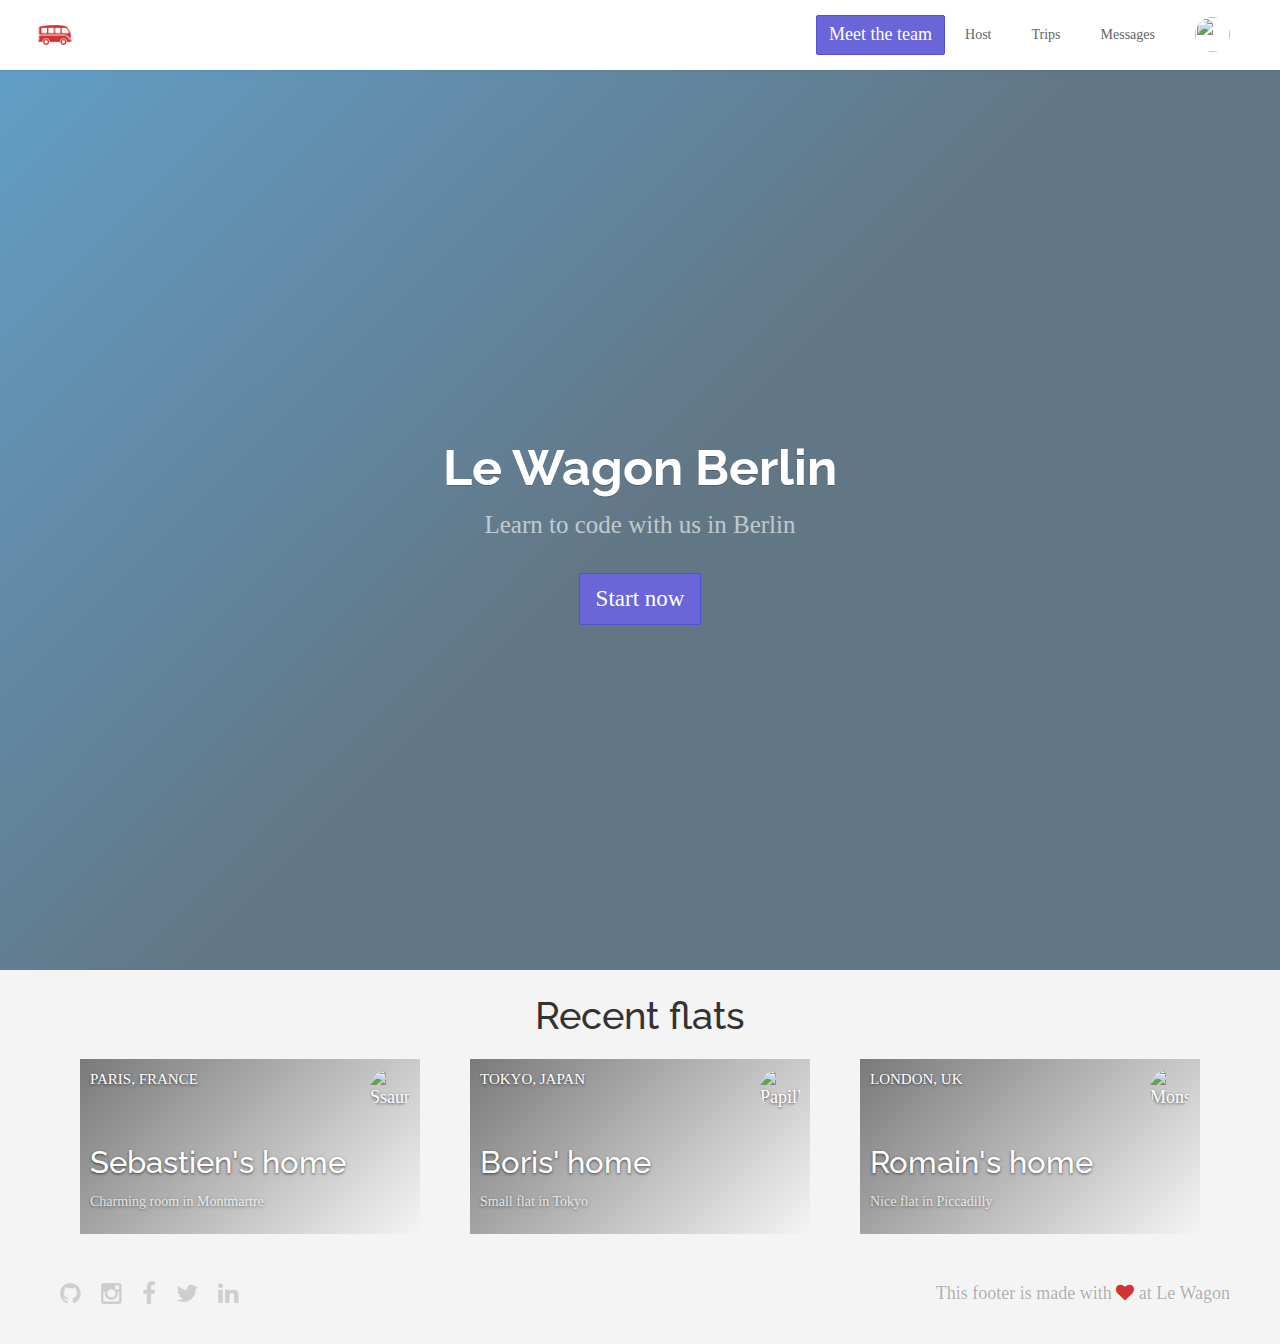
==== commit 7a5483d2: "Automated commit at 2018-02-05 15:21:07 UTC by middleman-deploy 2.0.0-alpha" ====
--- a/index.html
+++ b/index.html
@@ -7,7 +7,7 @@
           content="width=device-width, initial-scale=1, shrink-to-fit=no">
     <!-- Use the title from a page's frontmatter if it has one -->
     <title>Le Wagon - Middleman</title>
-    <link href="stylesheets/application-cc6acb4e.css" rel="stylesheet" />
+    <link href="stylesheets/application-f8c772ee.css" rel="stylesheet" />
     <script src="javascripts/application-93de88c9.js"></script>
     <link href="images/favicon-f15af148.png" rel="icon" type="image/png" />
   </head>
@@ -60,67 +60,44 @@
 </div>
 
 
-<h1>Where can you find us?</h1>
-<div class="container">
-    <div class="row">
-        <div class="col-xs-12 col-sm-4">
-          <div class="card" style="background-image: linear-gradient(rgba(0,0,0,0.3), rgba(0,0,0,0.2)), url('https://kitt.lewagon.com/placeholder/cities/berlin');">
-            <div class="card-category">Popular</div>
-            <div class="card-description">
-              <h2>Le Wagon berlin</h2>
-              <p>Very cool city, the best</p>
-            </div>
-            <img class="card-user" src= "https://kitt.lewagon.com/placeholder/users/random">
-            <a class="card-link" href="#"></a>
+<div class="container" id="home-flats">
+  <h2 class="text-center">Recent flats</h2>
+  <div class="row">
+      <div class="col-xs-12 col-sm-6 col-md-4">
+        <div class="card" style="background-image: linear-gradient(-225deg, rgba(0,0,0,0.5) 0%, rgba(0,0,0,0) 100%), url('https://kitt.lewagon.com/placeholder/cities/paris');">
+          <div class="card-category">Paris, France</div>
+          <div class="card-description">
+            <h3>Sebastien's home</h3>
+            <p>Charming room in Montmartre</p>
           </div>
+          <img src="https://kitt.lewagon.com/placeholder/users/ssaunier" class="card-user" alt="Ssaunier" />
+          <a href="flats/ssaunier.html" class="card-link"></a>
         </div>
-        <div class="col-xs-12 col-sm-4">
-          <div class="card" style="background-image: linear-gradient(rgba(0,0,0,0.3), rgba(0,0,0,0.2)), url('https://kitt.lewagon.com/placeholder/cities/shanghai');">
-            <div class="card-category">Popular</div>
-            <div class="card-description">
-              <h2>Le Wagon shanghai</h2>
-              <p>Very cool city, the best</p>
-            </div>
-            <img class="card-user" src= "https://kitt.lewagon.com/placeholder/users/random">
-            <a class="card-link" href="#"></a>
+      </div>
+      <div class="col-xs-12 col-sm-6 col-md-4">
+        <div class="card" style="background-image: linear-gradient(-225deg, rgba(0,0,0,0.5) 0%, rgba(0,0,0,0) 100%), url('https://kitt.lewagon.com/placeholder/cities/tokyo');">
+          <div class="card-category">Tokyo, Japan</div>
+          <div class="card-description">
+            <h3>Boris' home</h3>
+            <p>Small flat in Tokyo</p>
           </div>
+          <img src="https://kitt.lewagon.com/placeholder/users/papillard" class="card-user" alt="Papillard" />
+          <a href="flats/papillard.html" class="card-link"></a>
         </div>
-        <div class="col-xs-12 col-sm-4">
-          <div class="card" style="background-image: linear-gradient(rgba(0,0,0,0.3), rgba(0,0,0,0.2)), url('https://kitt.lewagon.com/placeholder/cities/paris');">
-            <div class="card-category">Popular</div>
-            <div class="card-description">
-              <h2>Le Wagon paris</h2>
-              <p>Very cool city, the best</p>
-            </div>
-            <img class="card-user" src= "https://kitt.lewagon.com/placeholder/users/random">
-            <a class="card-link" href="#"></a>
+      </div>
+      <div class="col-xs-12 col-sm-6 col-md-4">
+        <div class="card" style="background-image: linear-gradient(-225deg, rgba(0,0,0,0.5) 0%, rgba(0,0,0,0) 100%), url('https://kitt.lewagon.com/placeholder/cities/london');">
+          <div class="card-category">London, UK</div>
+          <div class="card-description">
+            <h3>Romain's home</h3>
+            <p>Nice flat in Piccadilly</p>
           </div>
+          <img src="https://kitt.lewagon.com/placeholder/users/monsieurpaillard" class="card-user" alt="Monsieurpaillard" />
+          <a href="flats/monsieurpaillard.html" class="card-link"></a>
         </div>
-        <div class="col-xs-12 col-sm-4">
-          <div class="card" style="background-image: linear-gradient(rgba(0,0,0,0.3), rgba(0,0,0,0.2)), url('https://kitt.lewagon.com/placeholder/cities/tokyo');">
-            <div class="card-category">Popular</div>
-            <div class="card-description">
-              <h2>Le Wagon tokyo</h2>
-              <p>Very cool city, the best</p>
-            </div>
-            <img class="card-user" src= "https://kitt.lewagon.com/placeholder/users/random">
-            <a class="card-link" href="#"></a>
-          </div>
-        </div>
-        <div class="col-xs-12 col-sm-4">
-          <div class="card" style="background-image: linear-gradient(rgba(0,0,0,0.3), rgba(0,0,0,0.2)), url('https://kitt.lewagon.com/placeholder/cities/rio');">
-            <div class="card-category">Popular</div>
-            <div class="card-description">
-              <h2>Le Wagon rio</h2>
-              <p>Very cool city, the best</p>
-            </div>
-            <img class="card-user" src= "https://kitt.lewagon.com/placeholder/users/random">
-            <a class="card-link" href="#"></a>
-          </div>
-        </div>
-    </div>
+      </div>
+  </div>
 </div>
-
 
 
 
--- a/stylesheets/application-f8c772ee.css
+++ b/stylesheets/application-f8c772ee.css
@@ -0,0 +1,8 @@
+@import url("https://fonts.googleapis.com/css?family=Open+Sans:400,300,700|Raleway:400,100,300,700,500");.img-circle{width:80px}/*!
+ * Bootstrap v3.3.7 (http://getbootstrap.com)
+ * Copyright 2011-2016 Twitter, Inc.
+ * Licensed under MIT (https://github.com/twbs/bootstrap/blob/master/LICENSE)
+ *//*! normalize.css v3.0.3 | MIT License | github.com/necolas/normalize.css */html{font-family:sans-serif;-ms-text-size-adjust:100%;-webkit-text-size-adjust:100%}body{margin:0}article,aside,details,figcaption,figure,footer,header,hgroup,main,menu,nav,section,summary{display:block}audio,canvas,progress,video{display:inline-block;vertical-align:baseline}audio:not([controls]){display:none;height:0}[hidden],template{display:none}a{background-color:transparent}a:active,a:hover{outline:0}abbr[title]{border-bottom:1px dotted}b,strong{font-weight:bold}dfn{font-style:italic}h1{font-size:2em;margin:0.67em 0}mark{background:#ff0;color:#000}small{font-size:80%}sub,sup{font-size:75%;line-height:0;position:relative;vertical-align:baseline}sup{top:-0.5em}sub{bottom:-0.25em}img{border:0}svg:not(:root){overflow:hidden}figure{margin:1em 40px}hr{-webkit-box-sizing:content-box;box-sizing:content-box;height:0}pre{overflow:auto}code,kbd,pre,samp{font-family:monospace, monospace;font-size:1em}button,input,optgroup,select,textarea{color:inherit;font:inherit;margin:0}button{overflow:visible}button,select{text-transform:none}button,html input[type="button"],input[type="reset"],input[type="submit"]{-webkit-appearance:button;cursor:pointer}button[disabled],html input[disabled]{cursor:default}button::-moz-focus-inner,input::-moz-focus-inner{border:0;padding:0}input{line-height:normal}input[type="checkbox"],input[type="radio"]{-webkit-box-sizing:border-box;box-sizing:border-box;padding:0}input[type="number"]::-webkit-inner-spin-button,input[type="number"]::-webkit-outer-spin-button{height:auto}input[type="search"]{-webkit-appearance:textfield;-webkit-box-sizing:content-box;box-sizing:content-box}input[type="search"]::-webkit-search-cancel-button,input[type="search"]::-webkit-search-decoration{-webkit-appearance:none}fieldset{border:1px solid #c0c0c0;margin:0 2px;padding:0.35em 0.625em 0.75em}legend{border:0;padding:0}textarea{overflow:auto}optgroup{font-weight:bold}table{border-collapse:collapse;border-spacing:0}td,th{padding:0}/*! Source: https://github.com/h5bp/html5-boilerplate/blob/master/src/css/main.css */@media print{*,*:before,*:after{background:transparent !important;color:#000 !important;-webkit-box-shadow:none !important;box-shadow:none !important;text-shadow:none !important}a,a:visited{text-decoration:underline}a[href]:after{content:" (" attr(href) ")"}abbr[title]:after{content:" (" attr(title) ")"}a[href^="#"]:after,a[href^="javascript:"]:after{content:""}pre,blockquote{border:1px solid #999;page-break-inside:avoid}thead{display:table-header-group}tr,img{page-break-inside:avoid}img{max-width:100% !important}p,h2,h3{orphans:3;widows:3}h2,h3{page-break-after:avoid}.navbar{display:none}.btn>.caret,.dropup>.btn>.caret{border-top-color:#000 !important}.label{border:1px solid #000}.table{border-collapse:collapse !important}.table td,.table th{background-color:#fff !important}.table-bordered th,.table-bordered td{border:1px solid #ddd !important}}@font-face{font-family:'Glyphicons Halflings';src:url("../assets/bootstrap/glyphicons-halflings-regular-86b6f62b.eot");src:url("../assets/bootstrap/glyphicons-halflings-regular-86b6f62b.eot?#iefix") format("embedded-opentype"),url("../assets/bootstrap/glyphicons-halflings-regular-ca35b697.woff2") format("woff2"),url("../assets/bootstrap/glyphicons-halflings-regular-278e49a8.woff") format("woff"),url("../assets/bootstrap/glyphicons-halflings-regular-44bc1850.ttf") format("truetype"),url("../assets/bootstrap/glyphicons-halflings-regular-de51a849.svg#glyphicons_halflingsregular") format("svg")}.glyphicon{position:relative;top:1px;display:inline-block;font-family:'Glyphicons Halflings';font-style:normal;font-weight:normal;line-height:1;-webkit-font-smoothing:antialiased;-moz-osx-font-smoothing:grayscale}.glyphicon-asterisk:before{content:"\002a"}.glyphicon-plus:before{content:"\002b"}.glyphicon-euro:before,.glyphicon-eur:before{content:"\20ac"}.glyphicon-minus:before{content:"\2212"}.glyphicon-cloud:before{content:"\2601"}.glyphicon-envelope:before{content:"\2709"}.glyphicon-pencil:before{content:"\270f"}.glyphicon-glass:before{content:"\e001"}.glyphicon-music:before{content:"\e002"}.glyphicon-search:before{content:"\e003"}.glyphicon-heart:before{content:"\e005"}.glyphicon-star:before{content:"\e006"}.glyphicon-star-empty:before{content:"\e007"}.glyphicon-user:before{content:"\e008"}.glyphicon-film:before{content:"\e009"}.glyphicon-th-large:before{content:"\e010"}.glyphicon-th:before{content:"\e011"}.glyphicon-th-list:before{content:"\e012"}.glyphicon-ok:before{content:"\e013"}.glyphicon-remove:before{content:"\e014"}.glyphicon-zoom-in:before{content:"\e015"}.glyphicon-zoom-out:before{content:"\e016"}.glyphicon-off:before{content:"\e017"}.glyphicon-signal:before{content:"\e018"}.glyphicon-cog:before{content:"\e019"}.glyphicon-trash:before{content:"\e020"}.glyphicon-home:before{content:"\e021"}.glyphicon-file:before{content:"\e022"}.glyphicon-time:before{content:"\e023"}.glyphicon-road:before{content:"\e024"}.glyphicon-download-alt:before{content:"\e025"}.glyphicon-download:before{content:"\e026"}.glyphicon-upload:before{content:"\e027"}.glyphicon-inbox:before{content:"\e028"}.glyphicon-play-circle:before{content:"\e029"}.glyphicon-repeat:before{content:"\e030"}.glyphicon-refresh:before{content:"\e031"}.glyphicon-list-alt:before{content:"\e032"}.glyphicon-lock:before{content:"\e033"}.glyphicon-flag:before{content:"\e034"}.glyphicon-headphones:before{content:"\e035"}.glyphicon-volume-off:before{content:"\e036"}.glyphicon-volume-down:before{content:"\e037"}.glyphicon-volume-up:before{content:"\e038"}.glyphicon-qrcode:before{content:"\e039"}.glyphicon-barcode:before{content:"\e040"}.glyphicon-tag:before{content:"\e041"}.glyphicon-tags:before{content:"\e042"}.glyphicon-book:before{content:"\e043"}.glyphicon-bookmark:before{content:"\e044"}.glyphicon-print:before{content:"\e045"}.glyphicon-camera:before{content:"\e046"}.glyphicon-font:before{content:"\e047"}.glyphicon-bold:before{content:"\e048"}.glyphicon-italic:before{content:"\e049"}.glyphicon-text-height:before{content:"\e050"}.glyphicon-text-width:before{content:"\e051"}.glyphicon-align-left:before{content:"\e052"}.glyphicon-align-center:before{content:"\e053"}.glyphicon-align-right:before{content:"\e054"}.glyphicon-align-justify:before{content:"\e055"}.glyphicon-list:before{content:"\e056"}.glyphicon-indent-left:before{content:"\e057"}.glyphicon-indent-right:before{content:"\e058"}.glyphicon-facetime-video:before{content:"\e059"}.glyphicon-picture:before{content:"\e060"}.glyphicon-map-marker:before{content:"\e062"}.glyphicon-adjust:before{content:"\e063"}.glyphicon-tint:before{content:"\e064"}.glyphicon-edit:before{content:"\e065"}.glyphicon-share:before{content:"\e066"}.glyphicon-check:before{content:"\e067"}.glyphicon-move:before{content:"\e068"}.glyphicon-step-backward:before{content:"\e069"}.glyphicon-fast-backward:before{content:"\e070"}.glyphicon-backward:before{content:"\e071"}.glyphicon-play:before{content:"\e072"}.glyphicon-pause:before{content:"\e073"}.glyphicon-stop:before{content:"\e074"}.glyphicon-forward:before{content:"\e075"}.glyphicon-fast-forward:before{content:"\e076"}.glyphicon-step-forward:before{content:"\e077"}.glyphicon-eject:before{content:"\e078"}.glyphicon-chevron-left:before{content:"\e079"}.glyphicon-chevron-right:before{content:"\e080"}.glyphicon-plus-sign:before{content:"\e081"}.glyphicon-minus-sign:before{content:"\e082"}.glyphicon-remove-sign:before{content:"\e083"}.glyphicon-ok-sign:before{content:"\e084"}.glyphicon-question-sign:before{content:"\e085"}.glyphicon-info-sign:before{content:"\e086"}.glyphicon-screenshot:before{content:"\e087"}.glyphicon-remove-circle:before{content:"\e088"}.glyphicon-ok-circle:before{content:"\e089"}.glyphicon-ban-circle:before{content:"\e090"}.glyphicon-arrow-left:before{content:"\e091"}.glyphicon-arrow-right:before{content:"\e092"}.glyphicon-arrow-up:before{content:"\e093"}.glyphicon-arrow-down:before{content:"\e094"}.glyphicon-share-alt:before{content:"\e095"}.glyphicon-resize-full:before{content:"\e096"}.glyphicon-resize-small:before{content:"\e097"}.glyphicon-exclamation-sign:before{content:"\e101"}.glyphicon-gift:before{content:"\e102"}.glyphicon-leaf:before{content:"\e103"}.glyphicon-fire:before{content:"\e104"}.glyphicon-eye-open:before{content:"\e105"}.glyphicon-eye-close:before{content:"\e106"}.glyphicon-warning-sign:before{content:"\e107"}.glyphicon-plane:before{content:"\e108"}.glyphicon-calendar:before{content:"\e109"}.glyphicon-random:before{content:"\e110"}.glyphicon-comment:before{content:"\e111"}.glyphicon-magnet:before{content:"\e112"}.glyphicon-chevron-up:before{content:"\e113"}.glyphicon-chevron-down:before{content:"\e114"}.glyphicon-retweet:before{content:"\e115"}.glyphicon-shopping-cart:before{content:"\e116"}.glyphicon-folder-close:before{content:"\e117"}.glyphicon-folder-open:before{content:"\e118"}.glyphicon-resize-vertical:before{content:"\e119"}.glyphicon-resize-horizontal:before{content:"\e120"}.glyphicon-hdd:before{content:"\e121"}.glyphicon-bullhorn:before{content:"\e122"}.glyphicon-bell:before{content:"\e123"}.glyphicon-certificate:before{content:"\e124"}.glyphicon-thumbs-up:before{content:"\e125"}.glyphicon-thumbs-down:before{content:"\e126"}.glyphicon-hand-right:before{content:"\e127"}.glyphicon-hand-left:before{content:"\e128"}.glyphicon-hand-up:before{content:"\e129"}.glyphicon-hand-down:before{content:"\e130"}.glyphicon-circle-arrow-right:before{content:"\e131"}.glyphicon-circle-arrow-left:before{content:"\e132"}.glyphicon-circle-arrow-up:before{content:"\e133"}.glyphicon-circle-arrow-down:before{content:"\e134"}.glyphicon-globe:before{content:"\e135"}.glyphicon-wrench:before{content:"\e136"}.glyphicon-tasks:before{content:"\e137"}.glyphicon-filter:before{content:"\e138"}.glyphicon-briefcase:before{content:"\e139"}.glyphicon-fullscreen:before{content:"\e140"}.glyphicon-dashboard:before{content:"\e141"}.glyphicon-paperclip:before{content:"\e142"}.glyphicon-heart-empty:before{content:"\e143"}.glyphicon-link:before{content:"\e144"}.glyphicon-phone:before{content:"\e145"}.glyphicon-pushpin:before{content:"\e146"}.glyphicon-usd:before{content:"\e148"}.glyphicon-gbp:before{content:"\e149"}.glyphicon-sort:before{content:"\e150"}.glyphicon-sort-by-alphabet:before{content:"\e151"}.glyphicon-sort-by-alphabet-alt:before{content:"\e152"}.glyphicon-sort-by-order:before{content:"\e153"}.glyphicon-sort-by-order-alt:before{content:"\e154"}.glyphicon-sort-by-attributes:before{content:"\e155"}.glyphicon-sort-by-attributes-alt:before{content:"\e156"}.glyphicon-unchecked:before{content:"\e157"}.glyphicon-expand:before{content:"\e158"}.glyphicon-collapse-down:before{content:"\e159"}.glyphicon-collapse-up:before{content:"\e160"}.glyphicon-log-in:before{content:"\e161"}.glyphicon-flash:before{content:"\e162"}.glyphicon-log-out:before{content:"\e163"}.glyphicon-new-window:before{content:"\e164"}.glyphicon-record:before{content:"\e165"}.glyphicon-save:before{content:"\e166"}.glyphicon-open:before{content:"\e167"}.glyphicon-saved:before{content:"\e168"}.glyphicon-import:before{content:"\e169"}.glyphicon-export:before{content:"\e170"}.glyphicon-send:before{content:"\e171"}.glyphicon-floppy-disk:before{content:"\e172"}.glyphicon-floppy-saved:before{content:"\e173"}.glyphicon-floppy-remove:before{content:"\e174"}.glyphicon-floppy-save:before{content:"\e175"}.glyphicon-floppy-open:before{content:"\e176"}.glyphicon-credit-card:before{content:"\e177"}.glyphicon-transfer:before{content:"\e178"}.glyphicon-cutlery:before{content:"\e179"}.glyphicon-header:before{content:"\e180"}.glyphicon-compressed:before{content:"\e181"}.glyphicon-earphone:before{content:"\e182"}.glyphicon-phone-alt:before{content:"\e183"}.glyphicon-tower:before{content:"\e184"}.glyphicon-stats:before{content:"\e185"}.glyphicon-sd-video:before{content:"\e186"}.glyphicon-hd-video:before{content:"\e187"}.glyphicon-subtitles:before{content:"\e188"}.glyphicon-sound-stereo:before{content:"\e189"}.glyphicon-sound-dolby:before{content:"\e190"}.glyphicon-sound-5-1:before{content:"\e191"}.glyphicon-sound-6-1:before{content:"\e192"}.glyphicon-sound-7-1:before{content:"\e193"}.glyphicon-copyright-mark:before{content:"\e194"}.glyphicon-registration-mark:before{content:"\e195"}.glyphicon-cloud-download:before{content:"\e197"}.glyphicon-cloud-upload:before{content:"\e198"}.glyphicon-tree-conifer:before{content:"\e199"}.glyphicon-tree-deciduous:before{content:"\e200"}.glyphicon-cd:before{content:"\e201"}.glyphicon-save-file:before{content:"\e202"}.glyphicon-open-file:before{content:"\e203"}.glyphicon-level-up:before{content:"\e204"}.glyphicon-copy:before{content:"\e205"}.glyphicon-paste:before{content:"\e206"}.glyphicon-alert:before{content:"\e209"}.glyphicon-equalizer:before{content:"\e210"}.glyphicon-king:before{content:"\e211"}.glyphicon-queen:before{content:"\e212"}.glyphicon-pawn:before{content:"\e213"}.glyphicon-bishop:before{content:"\e214"}.glyphicon-knight:before{content:"\e215"}.glyphicon-baby-formula:before{content:"\e216"}.glyphicon-tent:before{content:"\26fa"}.glyphicon-blackboard:before{content:"\e218"}.glyphicon-bed:before{content:"\e219"}.glyphicon-apple:before{content:"\f8ff"}.glyphicon-erase:before{content:"\e221"}.glyphicon-hourglass:before{content:"\231b"}.glyphicon-lamp:before{content:"\e223"}.glyphicon-duplicate:before{content:"\e224"}.glyphicon-piggy-bank:before{content:"\e225"}.glyphicon-scissors:before{content:"\e226"}.glyphicon-bitcoin:before{content:"\e227"}.glyphicon-btc:before{content:"\e227"}.glyphicon-xbt:before{content:"\e227"}.glyphicon-yen:before{content:"\00a5"}.glyphicon-jpy:before{content:"\00a5"}.glyphicon-ruble:before{content:"\20bd"}.glyphicon-rub:before{content:"\20bd"}.glyphicon-scale:before{content:"\e230"}.glyphicon-ice-lolly:before{content:"\e231"}.glyphicon-ice-lolly-tasted:before{content:"\e232"}.glyphicon-education:before{content:"\e233"}.glyphicon-option-horizontal:before{content:"\e234"}.glyphicon-option-vertical:before{content:"\e235"}.glyphicon-menu-hamburger:before{content:"\e236"}.glyphicon-modal-window:before{content:"\e237"}.glyphicon-oil:before{content:"\e238"}.glyphicon-grain:before{content:"\e239"}.glyphicon-sunglasses:before{content:"\e240"}.glyphicon-text-size:before{content:"\e241"}.glyphicon-text-color:before{content:"\e242"}.glyphicon-text-background:before{content:"\e243"}.glyphicon-object-align-top:before{content:"\e244"}.glyphicon-object-align-bottom:before{content:"\e245"}.glyphicon-object-align-horizontal:before{content:"\e246"}.glyphicon-object-align-left:before{content:"\e247"}.glyphicon-object-align-vertical:before{content:"\e248"}.glyphicon-object-align-right:before{content:"\e249"}.glyphicon-triangle-right:before{content:"\e250"}.glyphicon-triangle-left:before{content:"\e251"}.glyphicon-triangle-bottom:before{content:"\e252"}.glyphicon-triangle-top:before{content:"\e253"}.glyphicon-console:before{content:"\e254"}.glyphicon-superscript:before{content:"\e255"}.glyphicon-subscript:before{content:"\e256"}.glyphicon-menu-left:before{content:"\e257"}.glyphicon-menu-right:before{content:"\e258"}.glyphicon-menu-down:before{content:"\e259"}.glyphicon-menu-up:before{content:"\e260"}*{-webkit-box-sizing:border-box;box-sizing:border-box}*:before,*:after{-webkit-box-sizing:border-box;box-sizing:border-box}html{font-size:10px;-webkit-tap-highlight-color:transparent}body{font-family:"PT Sans", "sans-serif";font-size:18px;line-height:1.42857143;color:#333333;background-color:#F4F4F4}input,button,select,textarea{font-family:inherit;font-size:inherit;line-height:inherit}a{color:#6A65D8;text-decoration:none}a:hover,a:focus{color:#3731c0;text-decoration:underline}a:focus{outline:5px auto -webkit-focus-ring-color;outline-offset:-2px}figure{margin:0}img{vertical-align:middle}.img-responsive{display:block;max-width:100%;height:auto}.img-rounded{border-radius:2px}.img-thumbnail{padding:4px;line-height:1.42857143;background-color:#F4F4F4;border:1px solid #ddd;border-radius:2px;-webkit-transition:all 0.2s ease-in-out;transition:all 0.2s ease-in-out;display:inline-block;max-width:100%;height:auto}.img-circle{border-radius:50%}hr{margin-top:25px;margin-bottom:25px;border:0;border-top:1px solid #eeeeee}.sr-only{position:absolute;width:1px;height:1px;margin:-1px;padding:0;overflow:hidden;clip:rect(0, 0, 0, 0);border:0}.sr-only-focusable:active,.sr-only-focusable:focus{position:static;width:auto;height:auto;margin:0;overflow:visible;clip:auto}[role="button"]{cursor:pointer}h1,h2,h3,h4,h5,h6,.h1,.h2,.h3,.h4,.h5,.h6{font-family:"Raleway", "Helvetica", "sans-serif";font-weight:500;line-height:1.1;color:inherit}h1 small,h1 .small,h2 small,h2 .small,h3 small,h3 .small,h4 small,h4 .small,h5 small,h5 .small,h6 small,h6 .small,.h1 small,.h1 .small,.h2 small,.h2 .small,.h3 small,.h3 .small,.h4 small,.h4 .small,.h5 small,.h5 .small,.h6 small,.h6 .small{font-weight:normal;line-height:1;color:#777777}h1,.h1,h2,.h2,h3,.h3{margin-top:25px;margin-bottom:12.5px}h1 small,h1 .small,.h1 small,.h1 .small,h2 small,h2 .small,.h2 small,.h2 .small,h3 small,h3 .small,.h3 small,.h3 .small{font-size:65%}h4,.h4,h5,.h5,h6,.h6{margin-top:12.5px;margin-bottom:12.5px}h4 small,h4 .small,.h4 small,.h4 .small,h5 small,h5 .small,.h5 small,.h5 .small,h6 small,h6 .small,.h6 small,.h6 .small{font-size:75%}h1,.h1{font-size:46px}h2,.h2{font-size:38px}h3,.h3{font-size:31px}h4,.h4{font-size:23px}h5,.h5{font-size:18px}h6,.h6{font-size:16px}p{margin:0 0 12.5px}.lead{margin-bottom:25px;font-size:20px;font-weight:300;line-height:1.4}@media (min-width: 768px){.lead{font-size:27px}}small,.small{font-size:88%}mark,.mark{background-color:#fcf8e3;padding:.2em}.text-left{text-align:left}.text-right{text-align:right}.text-center{text-align:center}.text-justify{text-align:justify}.text-nowrap{white-space:nowrap}.text-lowercase{text-transform:lowercase}.text-uppercase,.initialism{text-transform:uppercase}.text-capitalize{text-transform:capitalize}.text-muted{color:#777777}.text-primary{color:#6A65D8}a.text-primary:hover,a.text-primary:focus{color:#433cce}.text-success{color:#3c763d}a.text-success:hover,a.text-success:focus{color:#2b542c}.text-info{color:#31708f}a.text-info:hover,a.text-info:focus{color:#245269}.text-warning{color:#8a6d3b}a.text-warning:hover,a.text-warning:focus{color:#66512c}.text-danger{color:#a94442}a.text-danger:hover,a.text-danger:focus{color:#843534}.bg-primary{color:#fff}.bg-primary{background-color:#6A65D8}a.bg-primary:hover,a.bg-primary:focus{background-color:#433cce}.bg-success{background-color:#dff0d8}a.bg-success:hover,a.bg-success:focus{background-color:#c1e2b3}.bg-info{background-color:#d9edf7}a.bg-info:hover,a.bg-info:focus{background-color:#afd9ee}.bg-warning{background-color:#fcf8e3}a.bg-warning:hover,a.bg-warning:focus{background-color:#f7ecb5}.bg-danger{background-color:#f2dede}a.bg-danger:hover,a.bg-danger:focus{background-color:#e4b9b9}.page-header{padding-bottom:11.5px;margin:50px 0 25px;border-bottom:1px solid #eeeeee}ul,ol{margin-top:0;margin-bottom:12.5px}ul ul,ul ol,ol ul,ol ol{margin-bottom:0}.list-unstyled{padding-left:0;list-style:none}.list-inline{padding-left:0;list-style:none;margin-left:-5px}.list-inline>li{display:inline-block;padding-left:5px;padding-right:5px}dl{margin-top:0;margin-bottom:25px}dt,dd{line-height:1.42857143}dt{font-weight:bold}dd{margin-left:0}.dl-horizontal dd:before,.dl-horizontal dd:after{content:" ";display:table}.dl-horizontal dd:after{clear:both}@media (min-width: 768px){.dl-horizontal dt{float:left;width:160px;clear:left;text-align:right;overflow:hidden;text-overflow:ellipsis;white-space:nowrap}.dl-horizontal dd{margin-left:180px}}abbr[title],abbr[data-original-title]{cursor:help;border-bottom:1px dotted #777777}.initialism{font-size:90%}blockquote{padding:12.5px 25px;margin:0 0 25px;font-size:22.5px;border-left:5px solid #eeeeee}blockquote p:last-child,blockquote ul:last-child,blockquote ol:last-child{margin-bottom:0}blockquote footer,blockquote small,blockquote .small{display:block;font-size:80%;line-height:1.42857143;color:#777777}blockquote footer:before,blockquote small:before,blockquote .small:before{content:'\2014 \00A0'}.blockquote-reverse,blockquote.pull-right{padding-right:15px;padding-left:0;border-right:5px solid #eeeeee;border-left:0;text-align:right}.blockquote-reverse footer:before,.blockquote-reverse small:before,.blockquote-reverse .small:before,blockquote.pull-right footer:before,blockquote.pull-right small:before,blockquote.pull-right .small:before{content:''}.blockquote-reverse footer:after,.blockquote-reverse small:after,.blockquote-reverse .small:after,blockquote.pull-right footer:after,blockquote.pull-right small:after,blockquote.pull-right .small:after{content:'\00A0 \2014'}address{margin-bottom:25px;font-style:normal;line-height:1.42857143}code,kbd,pre,samp{font-family:Menlo, Monaco, Consolas, "Courier New", monospace}code{padding:2px 4px;font-size:90%;color:#c7254e;background-color:#f9f2f4;border-radius:2px}kbd{padding:2px 4px;font-size:90%;color:#fff;background-color:#333;border-radius:2px;-webkit-box-shadow:inset 0 -1px 0 rgba(0,0,0,0.25);box-shadow:inset 0 -1px 0 rgba(0,0,0,0.25)}kbd kbd{padding:0;font-size:100%;font-weight:bold;-webkit-box-shadow:none;box-shadow:none}pre{display:block;padding:12px;margin:0 0 12.5px;font-size:17px;line-height:1.42857143;word-break:break-all;word-wrap:break-word;color:#333333;background-color:#f5f5f5;border:1px solid #ccc;border-radius:2px}pre code{padding:0;font-size:inherit;color:inherit;white-space:pre-wrap;background-color:transparent;border-radius:0}.pre-scrollable{max-height:340px;overflow-y:scroll}.container{margin-right:auto;margin-left:auto;padding-left:15px;padding-right:15px}.container:before,.container:after{content:" ";display:table}.container:after{clear:both}@media (min-width: 768px){.container{width:750px}}@media (min-width: 992px){.container{width:970px}}@media (min-width: 1200px){.container{width:1170px}}.container-fluid{margin-right:auto;margin-left:auto;padding-left:15px;padding-right:15px}.container-fluid:before,.container-fluid:after{content:" ";display:table}.container-fluid:after{clear:both}.row{margin-left:-15px;margin-right:-15px}.row:before,.row:after{content:" ";display:table}.row:after{clear:both}.col-xs-1,.col-sm-1,.col-md-1,.col-lg-1,.col-xs-2,.col-sm-2,.col-md-2,.col-lg-2,.col-xs-3,.col-sm-3,.col-md-3,.col-lg-3,.col-xs-4,.col-sm-4,.col-md-4,.col-lg-4,.col-xs-5,.col-sm-5,.col-md-5,.col-lg-5,.col-xs-6,.col-sm-6,.col-md-6,.col-lg-6,.col-xs-7,.col-sm-7,.col-md-7,.col-lg-7,.col-xs-8,.col-sm-8,.col-md-8,.col-lg-8,.col-xs-9,.col-sm-9,.col-md-9,.col-lg-9,.col-xs-10,.col-sm-10,.col-md-10,.col-lg-10,.col-xs-11,.col-sm-11,.col-md-11,.col-lg-11,.col-xs-12,.col-sm-12,.col-md-12,.col-lg-12{position:relative;min-height:1px;padding-left:15px;padding-right:15px}.col-xs-1,.col-xs-2,.col-xs-3,.col-xs-4,.col-xs-5,.col-xs-6,.col-xs-7,.col-xs-8,.col-xs-9,.col-xs-10,.col-xs-11,.col-xs-12{float:left}.col-xs-1{width:8.33333333%}.col-xs-2{width:16.66666667%}.col-xs-3{width:25%}.col-xs-4{width:33.33333333%}.col-xs-5{width:41.66666667%}.col-xs-6{width:50%}.col-xs-7{width:58.33333333%}.col-xs-8{width:66.66666667%}.col-xs-9{width:75%}.col-xs-10{width:83.33333333%}.col-xs-11{width:91.66666667%}.col-xs-12{width:100%}.col-xs-pull-0{right:auto}.col-xs-pull-1{right:8.33333333%}.col-xs-pull-2{right:16.66666667%}.col-xs-pull-3{right:25%}.col-xs-pull-4{right:33.33333333%}.col-xs-pull-5{right:41.66666667%}.col-xs-pull-6{right:50%}.col-xs-pull-7{right:58.33333333%}.col-xs-pull-8{right:66.66666667%}.col-xs-pull-9{right:75%}.col-xs-pull-10{right:83.33333333%}.col-xs-pull-11{right:91.66666667%}.col-xs-pull-12{right:100%}.col-xs-push-0{left:auto}.col-xs-push-1{left:8.33333333%}.col-xs-push-2{left:16.66666667%}.col-xs-push-3{left:25%}.col-xs-push-4{left:33.33333333%}.col-xs-push-5{left:41.66666667%}.col-xs-push-6{left:50%}.col-xs-push-7{left:58.33333333%}.col-xs-push-8{left:66.66666667%}.col-xs-push-9{left:75%}.col-xs-push-10{left:83.33333333%}.col-xs-push-11{left:91.66666667%}.col-xs-push-12{left:100%}.col-xs-offset-0{margin-left:0%}.col-xs-offset-1{margin-left:8.33333333%}.col-xs-offset-2{margin-left:16.66666667%}.col-xs-offset-3{margin-left:25%}.col-xs-offset-4{margin-left:33.33333333%}.col-xs-offset-5{margin-left:41.66666667%}.col-xs-offset-6{margin-left:50%}.col-xs-offset-7{margin-left:58.33333333%}.col-xs-offset-8{margin-left:66.66666667%}.col-xs-offset-9{margin-left:75%}.col-xs-offset-10{margin-left:83.33333333%}.col-xs-offset-11{margin-left:91.66666667%}.col-xs-offset-12{margin-left:100%}@media (min-width: 768px){.col-sm-1,.col-sm-2,.col-sm-3,.col-sm-4,.col-sm-5,.col-sm-6,.col-sm-7,.col-sm-8,.col-sm-9,.col-sm-10,.col-sm-11,.col-sm-12{float:left}.col-sm-1{width:8.33333333%}.col-sm-2{width:16.66666667%}.col-sm-3{width:25%}.col-sm-4{width:33.33333333%}.col-sm-5{width:41.66666667%}.col-sm-6{width:50%}.col-sm-7{width:58.33333333%}.col-sm-8{width:66.66666667%}.col-sm-9{width:75%}.col-sm-10{width:83.33333333%}.col-sm-11{width:91.66666667%}.col-sm-12{width:100%}.col-sm-pull-0{right:auto}.col-sm-pull-1{right:8.33333333%}.col-sm-pull-2{right:16.66666667%}.col-sm-pull-3{right:25%}.col-sm-pull-4{right:33.33333333%}.col-sm-pull-5{right:41.66666667%}.col-sm-pull-6{right:50%}.col-sm-pull-7{right:58.33333333%}.col-sm-pull-8{right:66.66666667%}.col-sm-pull-9{right:75%}.col-sm-pull-10{right:83.33333333%}.col-sm-pull-11{right:91.66666667%}.col-sm-pull-12{right:100%}.col-sm-push-0{left:auto}.col-sm-push-1{left:8.33333333%}.col-sm-push-2{left:16.66666667%}.col-sm-push-3{left:25%}.col-sm-push-4{left:33.33333333%}.col-sm-push-5{left:41.66666667%}.col-sm-push-6{left:50%}.col-sm-push-7{left:58.33333333%}.col-sm-push-8{left:66.66666667%}.col-sm-push-9{left:75%}.col-sm-push-10{left:83.33333333%}.col-sm-push-11{left:91.66666667%}.col-sm-push-12{left:100%}.col-sm-offset-0{margin-left:0%}.col-sm-offset-1{margin-left:8.33333333%}.col-sm-offset-2{margin-left:16.66666667%}.col-sm-offset-3{margin-left:25%}.col-sm-offset-4{margin-left:33.33333333%}.col-sm-offset-5{margin-left:41.66666667%}.col-sm-offset-6{margin-left:50%}.col-sm-offset-7{margin-left:58.33333333%}.col-sm-offset-8{margin-left:66.66666667%}.col-sm-offset-9{margin-left:75%}.col-sm-offset-10{margin-left:83.33333333%}.col-sm-offset-11{margin-left:91.66666667%}.col-sm-offset-12{margin-left:100%}}@media (min-width: 992px){.col-md-1,.col-md-2,.col-md-3,.col-md-4,.col-md-5,.col-md-6,.col-md-7,.col-md-8,.col-md-9,.col-md-10,.col-md-11,.col-md-12{float:left}.col-md-1{width:8.33333333%}.col-md-2{width:16.66666667%}.col-md-3{width:25%}.col-md-4{width:33.33333333%}.col-md-5{width:41.66666667%}.col-md-6{width:50%}.col-md-7{width:58.33333333%}.col-md-8{width:66.66666667%}.col-md-9{width:75%}.col-md-10{width:83.33333333%}.col-md-11{width:91.66666667%}.col-md-12{width:100%}.col-md-pull-0{right:auto}.col-md-pull-1{right:8.33333333%}.col-md-pull-2{right:16.66666667%}.col-md-pull-3{right:25%}.col-md-pull-4{right:33.33333333%}.col-md-pull-5{right:41.66666667%}.col-md-pull-6{right:50%}.col-md-pull-7{right:58.33333333%}.col-md-pull-8{right:66.66666667%}.col-md-pull-9{right:75%}.col-md-pull-10{right:83.33333333%}.col-md-pull-11{right:91.66666667%}.col-md-pull-12{right:100%}.col-md-push-0{left:auto}.col-md-push-1{left:8.33333333%}.col-md-push-2{left:16.66666667%}.col-md-push-3{left:25%}.col-md-push-4{left:33.33333333%}.col-md-push-5{left:41.66666667%}.col-md-push-6{left:50%}.col-md-push-7{left:58.33333333%}.col-md-push-8{left:66.66666667%}.col-md-push-9{left:75%}.col-md-push-10{left:83.33333333%}.col-md-push-11{left:91.66666667%}.col-md-push-12{left:100%}.col-md-offset-0{margin-left:0%}.col-md-offset-1{margin-left:8.33333333%}.col-md-offset-2{margin-left:16.66666667%}.col-md-offset-3{margin-left:25%}.col-md-offset-4{margin-left:33.33333333%}.col-md-offset-5{margin-left:41.66666667%}.col-md-offset-6{margin-left:50%}.col-md-offset-7{margin-left:58.33333333%}.col-md-offset-8{margin-left:66.66666667%}.col-md-offset-9{margin-left:75%}.col-md-offset-10{margin-left:83.33333333%}.col-md-offset-11{margin-left:91.66666667%}.col-md-offset-12{margin-left:100%}}@media (min-width: 1200px){.col-lg-1,.col-lg-2,.col-lg-3,.col-lg-4,.col-lg-5,.col-lg-6,.col-lg-7,.col-lg-8,.col-lg-9,.col-lg-10,.col-lg-11,.col-lg-12{float:left}.col-lg-1{width:8.33333333%}.col-lg-2{width:16.66666667%}.col-lg-3{width:25%}.col-lg-4{width:33.33333333%}.col-lg-5{width:41.66666667%}.col-lg-6{width:50%}.col-lg-7{width:58.33333333%}.col-lg-8{width:66.66666667%}.col-lg-9{width:75%}.col-lg-10{width:83.33333333%}.col-lg-11{width:91.66666667%}.col-lg-12{width:100%}.col-lg-pull-0{right:auto}.col-lg-pull-1{right:8.33333333%}.col-lg-pull-2{right:16.66666667%}.col-lg-pull-3{right:25%}.col-lg-pull-4{right:33.33333333%}.col-lg-pull-5{right:41.66666667%}.col-lg-pull-6{right:50%}.col-lg-pull-7{right:58.33333333%}.col-lg-pull-8{right:66.66666667%}.col-lg-pull-9{right:75%}.col-lg-pull-10{right:83.33333333%}.col-lg-pull-11{right:91.66666667%}.col-lg-pull-12{right:100%}.col-lg-push-0{left:auto}.col-lg-push-1{left:8.33333333%}.col-lg-push-2{left:16.66666667%}.col-lg-push-3{left:25%}.col-lg-push-4{left:33.33333333%}.col-lg-push-5{left:41.66666667%}.col-lg-push-6{left:50%}.col-lg-push-7{left:58.33333333%}.col-lg-push-8{left:66.66666667%}.col-lg-push-9{left:75%}.col-lg-push-10{left:83.33333333%}.col-lg-push-11{left:91.66666667%}.col-lg-push-12{left:100%}.col-lg-offset-0{margin-left:0%}.col-lg-offset-1{margin-left:8.33333333%}.col-lg-offset-2{margin-left:16.66666667%}.col-lg-offset-3{margin-left:25%}.col-lg-offset-4{margin-left:33.33333333%}.col-lg-offset-5{margin-left:41.66666667%}.col-lg-offset-6{margin-left:50%}.col-lg-offset-7{margin-left:58.33333333%}.col-lg-offset-8{margin-left:66.66666667%}.col-lg-offset-9{margin-left:75%}.col-lg-offset-10{margin-left:83.33333333%}.col-lg-offset-11{margin-left:91.66666667%}.col-lg-offset-12{margin-left:100%}}table{background-color:transparent}caption{padding-top:8px;padding-bottom:8px;color:#777777;text-align:left}th{text-align:left}.table{width:100%;max-width:100%;margin-bottom:25px}.table>thead>tr>th,.table>thead>tr>td,.table>tbody>tr>th,.table>tbody>tr>td,.table>tfoot>tr>th,.table>tfoot>tr>td{padding:8px;line-height:1.42857143;vertical-align:top;border-top:1px solid #ddd}.table>thead>tr>th{vertical-align:bottom;border-bottom:2px solid #ddd}.table>caption+thead>tr:first-child>th,.table>caption+thead>tr:first-child>td,.table>colgroup+thead>tr:first-child>th,.table>colgroup+thead>tr:first-child>td,.table>thead:first-child>tr:first-child>th,.table>thead:first-child>tr:first-child>td{border-top:0}.table>tbody+tbody{border-top:2px solid #ddd}.table .table{background-color:#F4F4F4}.table-condensed>thead>tr>th,.table-condensed>thead>tr>td,.table-condensed>tbody>tr>th,.table-condensed>tbody>tr>td,.table-condensed>tfoot>tr>th,.table-condensed>tfoot>tr>td{padding:5px}.table-bordered{border:1px solid #ddd}.table-bordered>thead>tr>th,.table-bordered>thead>tr>td,.table-bordered>tbody>tr>th,.table-bordered>tbody>tr>td,.table-bordered>tfoot>tr>th,.table-bordered>tfoot>tr>td{border:1px solid #ddd}.table-bordered>thead>tr>th,.table-bordered>thead>tr>td{border-bottom-width:2px}.table-striped>tbody>tr:nth-of-type(odd){background-color:#f9f9f9}.table-hover>tbody>tr:hover{background-color:#f5f5f5}table col[class*="col-"]{position:static;float:none;display:table-column}table td[class*="col-"],table th[class*="col-"]{position:static;float:none;display:table-cell}.table>thead>tr>td.active,.table>thead>tr>th.active,.table>thead>tr.active>td,.table>thead>tr.active>th,.table>tbody>tr>td.active,.table>tbody>tr>th.active,.table>tbody>tr.active>td,.table>tbody>tr.active>th,.table>tfoot>tr>td.active,.table>tfoot>tr>th.active,.table>tfoot>tr.active>td,.table>tfoot>tr.active>th{background-color:#f5f5f5}.table-hover>tbody>tr>td.active:hover,.table-hover>tbody>tr>th.active:hover,.table-hover>tbody>tr.active:hover>td,.table-hover>tbody>tr:hover>.active,.table-hover>tbody>tr.active:hover>th{background-color:#e8e8e8}.table>thead>tr>td.success,.table>thead>tr>th.success,.table>thead>tr.success>td,.table>thead>tr.success>th,.table>tbody>tr>td.success,.table>tbody>tr>th.success,.table>tbody>tr.success>td,.table>tbody>tr.success>th,.table>tfoot>tr>td.success,.table>tfoot>tr>th.success,.table>tfoot>tr.success>td,.table>tfoot>tr.success>th{background-color:#dff0d8}.table-hover>tbody>tr>td.success:hover,.table-hover>tbody>tr>th.success:hover,.table-hover>tbody>tr.success:hover>td,.table-hover>tbody>tr:hover>.success,.table-hover>tbody>tr.success:hover>th{background-color:#d0e9c6}.table>thead>tr>td.info,.table>thead>tr>th.info,.table>thead>tr.info>td,.table>thead>tr.info>th,.table>tbody>tr>td.info,.table>tbody>tr>th.info,.table>tbody>tr.info>td,.table>tbody>tr.info>th,.table>tfoot>tr>td.info,.table>tfoot>tr>th.info,.table>tfoot>tr.info>td,.table>tfoot>tr.info>th{background-color:#d9edf7}.table-hover>tbody>tr>td.info:hover,.table-hover>tbody>tr>th.info:hover,.table-hover>tbody>tr.info:hover>td,.table-hover>tbody>tr:hover>.info,.table-hover>tbody>tr.info:hover>th{background-color:#c4e3f3}.table>thead>tr>td.warning,.table>thead>tr>th.warning,.table>thead>tr.warning>td,.table>thead>tr.warning>th,.table>tbody>tr>td.warning,.table>tbody>tr>th.warning,.table>tbody>tr.warning>td,.table>tbody>tr.warning>th,.table>tfoot>tr>td.warning,.table>tfoot>tr>th.warning,.table>tfoot>tr.warning>td,.table>tfoot>tr.warning>th{background-color:#fcf8e3}.table-hover>tbody>tr>td.warning:hover,.table-hover>tbody>tr>th.warning:hover,.table-hover>tbody>tr.warning:hover>td,.table-hover>tbody>tr:hover>.warning,.table-hover>tbody>tr.warning:hover>th{background-color:#faf2cc}.table>thead>tr>td.danger,.table>thead>tr>th.danger,.table>thead>tr.danger>td,.table>thead>tr.danger>th,.table>tbody>tr>td.danger,.table>tbody>tr>th.danger,.table>tbody>tr.danger>td,.table>tbody>tr.danger>th,.table>tfoot>tr>td.danger,.table>tfoot>tr>th.danger,.table>tfoot>tr.danger>td,.table>tfoot>tr.danger>th{background-color:#f2dede}.table-hover>tbody>tr>td.danger:hover,.table-hover>tbody>tr>th.danger:hover,.table-hover>tbody>tr.danger:hover>td,.table-hover>tbody>tr:hover>.danger,.table-hover>tbody>tr.danger:hover>th{background-color:#ebcccc}.table-responsive{overflow-x:auto;min-height:0.01%}@media screen and (max-width: 767px){.table-responsive{width:100%;margin-bottom:18.75px;overflow-y:hidden;-ms-overflow-style:-ms-autohiding-scrollbar;border:1px solid #ddd}.table-responsive>.table{margin-bottom:0}.table-responsive>.table>thead>tr>th,.table-responsive>.table>thead>tr>td,.table-responsive>.table>tbody>tr>th,.table-responsive>.table>tbody>tr>td,.table-responsive>.table>tfoot>tr>th,.table-responsive>.table>tfoot>tr>td{white-space:nowrap}.table-responsive>.table-bordered{border:0}.table-responsive>.table-bordered>thead>tr>th:first-child,.table-responsive>.table-bordered>thead>tr>td:first-child,.table-responsive>.table-bordered>tbody>tr>th:first-child,.table-responsive>.table-bordered>tbody>tr>td:first-child,.table-responsive>.table-bordered>tfoot>tr>th:first-child,.table-responsive>.table-bordered>tfoot>tr>td:first-child{border-left:0}.table-responsive>.table-bordered>thead>tr>th:last-child,.table-responsive>.table-bordered>thead>tr>td:last-child,.table-responsive>.table-bordered>tbody>tr>th:last-child,.table-responsive>.table-bordered>tbody>tr>td:last-child,.table-responsive>.table-bordered>tfoot>tr>th:last-child,.table-responsive>.table-bordered>tfoot>tr>td:last-child{border-right:0}.table-responsive>.table-bordered>tbody>tr:last-child>th,.table-responsive>.table-bordered>tbody>tr:last-child>td,.table-responsive>.table-bordered>tfoot>tr:last-child>th,.table-responsive>.table-bordered>tfoot>tr:last-child>td{border-bottom:0}}fieldset{padding:0;margin:0;border:0;min-width:0}legend{display:block;width:100%;padding:0;margin-bottom:25px;font-size:27px;line-height:inherit;color:#333333;border:0;border-bottom:1px solid #e5e5e5}label{display:inline-block;max-width:100%;margin-bottom:5px;font-weight:bold}input[type="search"]{-webkit-box-sizing:border-box;box-sizing:border-box}input[type="radio"],input[type="checkbox"]{margin:4px 0 0;margin-top:1px \9;line-height:normal}input[type="file"]{display:block}input[type="range"]{display:block;width:100%}select[multiple],select[size]{height:auto}input[type="file"]:focus,input[type="radio"]:focus,input[type="checkbox"]:focus{outline:5px auto -webkit-focus-ring-color;outline-offset:-2px}output{display:block;padding-top:7px;font-size:18px;line-height:1.42857143;color:#000000}.form-control{display:block;width:100%;height:39px;padding:6px 12px;font-size:18px;line-height:1.42857143;color:#000000;background-color:#fff;background-image:none;border:1px solid #ccc;border-radius:2px;-webkit-box-shadow:inset 0 1px 1px rgba(0,0,0,0.075);box-shadow:inset 0 1px 1px rgba(0,0,0,0.075);-webkit-transition:border-color ease-in-out 0.15s, box-shadow ease-in-out 0.15s;-webkit-transition:border-color ease-in-out 0.15s, -webkit-box-shadow ease-in-out 0.15s;transition:border-color ease-in-out 0.15s, -webkit-box-shadow ease-in-out 0.15s;transition:border-color ease-in-out 0.15s, box-shadow ease-in-out 0.15s;transition:border-color ease-in-out 0.15s, box-shadow ease-in-out 0.15s, -webkit-box-shadow ease-in-out 0.15s}.form-control:focus{border-color:#66afe9;outline:0;-webkit-box-shadow:inset 0 1px 1px rgba(0,0,0,0.075),0 0 8px rgba(102,175,233,0.6);box-shadow:inset 0 1px 1px rgba(0,0,0,0.075),0 0 8px rgba(102,175,233,0.6)}.form-control::-moz-placeholder{color:#999;opacity:1}.form-control:-ms-input-placeholder{color:#999}.form-control::-webkit-input-placeholder{color:#999}.form-control::-ms-expand{border:0;background-color:transparent}.form-control[disabled],.form-control[readonly],fieldset[disabled] .form-control{background-color:#eeeeee;opacity:1}.form-control[disabled],fieldset[disabled] .form-control{cursor:not-allowed}textarea.form-control{height:auto}input[type="search"]{-webkit-appearance:none}@media screen and (-webkit-min-device-pixel-ratio: 0){input[type="date"].form-control,input[type="time"].form-control,input[type="datetime-local"].form-control,input[type="month"].form-control{line-height:39px}input[type="date"].input-sm,.input-group-sm>input[type="date"].form-control,.input-group-sm>input[type="date"].input-group-addon,.input-group-sm>.input-group-btn>input[type="date"].btn,.input-group-sm input[type="date"],input[type="time"].input-sm,.input-group-sm>input[type="time"].form-control,.input-group-sm>input[type="time"].input-group-addon,.input-group-sm>.input-group-btn>input[type="time"].btn,.input-group-sm input[type="time"],input[type="datetime-local"].input-sm,.input-group-sm>input[type="datetime-local"].form-control,.input-group-sm>input[type="datetime-local"].input-group-addon,.input-group-sm>.input-group-btn>input[type="datetime-local"].btn,.input-group-sm input[type="datetime-local"],input[type="month"].input-sm,.input-group-sm>input[type="month"].form-control,.input-group-sm>input[type="month"].input-group-addon,.input-group-sm>.input-group-btn>input[type="month"].btn,.input-group-sm input[type="month"]{line-height:36px}input[type="date"].input-lg,.input-group-lg>input[type="date"].form-control,.input-group-lg>input[type="date"].input-group-addon,.input-group-lg>.input-group-btn>input[type="date"].btn,.input-group-lg input[type="date"],input[type="time"].input-lg,.input-group-lg>input[type="time"].form-control,.input-group-lg>input[type="time"].input-group-addon,.input-group-lg>.input-group-btn>input[type="time"].btn,.input-group-lg input[type="time"],input[type="datetime-local"].input-lg,.input-group-lg>input[type="datetime-local"].form-control,.input-group-lg>input[type="datetime-local"].input-group-addon,.input-group-lg>.input-group-btn>input[type="datetime-local"].btn,.input-group-lg input[type="datetime-local"],input[type="month"].input-lg,.input-group-lg>input[type="month"].form-control,.input-group-lg>input[type="month"].input-group-addon,.input-group-lg>.input-group-btn>input[type="month"].btn,.input-group-lg input[type="month"]{line-height:53px}}.form-group{margin-bottom:15px}.radio,.checkbox{position:relative;display:block;margin-top:10px;margin-bottom:10px}.radio label,.checkbox label{min-height:25px;padding-left:20px;margin-bottom:0;font-weight:normal;cursor:pointer}.radio input[type="radio"],.radio-inline input[type="radio"],.checkbox input[type="checkbox"],.checkbox-inline input[type="checkbox"]{position:absolute;margin-left:-20px;margin-top:4px \9}.radio+.radio,.checkbox+.checkbox{margin-top:-5px}.radio-inline,.checkbox-inline{position:relative;display:inline-block;padding-left:20px;margin-bottom:0;vertical-align:middle;font-weight:normal;cursor:pointer}.radio-inline+.radio-inline,.checkbox-inline+.checkbox-inline{margin-top:0;margin-left:10px}input[type="radio"][disabled],input[type="radio"].disabled,fieldset[disabled] input[type="radio"],input[type="checkbox"][disabled],input[type="checkbox"].disabled,fieldset[disabled] input[type="checkbox"]{cursor:not-allowed}.radio-inline.disabled,fieldset[disabled] .radio-inline,.checkbox-inline.disabled,fieldset[disabled] .checkbox-inline{cursor:not-allowed}.radio.disabled label,fieldset[disabled] .radio label,.checkbox.disabled label,fieldset[disabled] .checkbox label{cursor:not-allowed}.form-control-static{padding-top:7px;padding-bottom:7px;margin-bottom:0;min-height:43px}.form-control-static.input-lg,.input-group-lg>.form-control-static.form-control,.input-group-lg>.form-control-static.input-group-addon,.input-group-lg>.input-group-btn>.form-control-static.btn,.form-control-static.input-sm,.input-group-sm>.form-control-static.form-control,.input-group-sm>.form-control-static.input-group-addon,.input-group-sm>.input-group-btn>.form-control-static.btn{padding-left:0;padding-right:0}.input-sm,.input-group-sm>.form-control,.input-group-sm>.input-group-addon,.input-group-sm>.input-group-btn>.btn{height:36px;padding:5px 10px;font-size:16px;line-height:1.5;border-radius:2px}select.input-sm,.input-group-sm>select.form-control,.input-group-sm>select.input-group-addon,.input-group-sm>.input-group-btn>select.btn{height:36px;line-height:36px}textarea.input-sm,.input-group-sm>textarea.form-control,.input-group-sm>textarea.input-group-addon,.input-group-sm>.input-group-btn>textarea.btn,select[multiple].input-sm,.input-group-sm>select[multiple].form-control,.input-group-sm>select[multiple].input-group-addon,.input-group-sm>.input-group-btn>select[multiple].btn{height:auto}.form-group-sm .form-control{height:36px;padding:5px 10px;font-size:16px;line-height:1.5;border-radius:2px}.form-group-sm select.form-control{height:36px;line-height:36px}.form-group-sm textarea.form-control,.form-group-sm select[multiple].form-control{height:auto}.form-group-sm .form-control-static{height:36px;min-height:41px;padding:6px 10px;font-size:16px;line-height:1.5}.input-lg,.input-group-lg>.form-control,.input-group-lg>.input-group-addon,.input-group-lg>.input-group-btn>.btn{height:53px;padding:10px 16px;font-size:23px;line-height:1.3333333;border-radius:2px}select.input-lg,.input-group-lg>select.form-control,.input-group-lg>select.input-group-addon,.input-group-lg>.input-group-btn>select.btn{height:53px;line-height:53px}textarea.input-lg,.input-group-lg>textarea.form-control,.input-group-lg>textarea.input-group-addon,.input-group-lg>.input-group-btn>textarea.btn,select[multiple].input-lg,.input-group-lg>select[multiple].form-control,.input-group-lg>select[multiple].input-group-addon,.input-group-lg>.input-group-btn>select[multiple].btn{height:auto}.form-group-lg .form-control{height:53px;padding:10px 16px;font-size:23px;line-height:1.3333333;border-radius:2px}.form-group-lg select.form-control{height:53px;line-height:53px}.form-group-lg textarea.form-control,.form-group-lg select[multiple].form-control{height:auto}.form-group-lg .form-control-static{height:53px;min-height:48px;padding:11px 16px;font-size:23px;line-height:1.3333333}.has-feedback{position:relative}.has-feedback .form-control{padding-right:48.75px}.form-control-feedback{position:absolute;top:0;right:0;z-index:2;display:block;width:39px;height:39px;line-height:39px;text-align:center;pointer-events:none}.input-lg+.form-control-feedback,.input-group-lg>.form-control+.form-control-feedback,.input-group-lg>.input-group-addon+.form-control-feedback,.input-group-lg>.input-group-btn>.btn+.form-control-feedback,.input-group-lg+.form-control-feedback,.form-group-lg .form-control+.form-control-feedback{width:53px;height:53px;line-height:53px}.input-sm+.form-control-feedback,.input-group-sm>.form-control+.form-control-feedback,.input-group-sm>.input-group-addon+.form-control-feedback,.input-group-sm>.input-group-btn>.btn+.form-control-feedback,.input-group-sm+.form-control-feedback,.form-group-sm .form-control+.form-control-feedback{width:36px;height:36px;line-height:36px}.has-success .help-block,.has-success .control-label,.has-success .radio,.has-success .checkbox,.has-success .radio-inline,.has-success .checkbox-inline,.has-success.radio label,.has-success.checkbox label,.has-success.radio-inline label,.has-success.checkbox-inline label{color:#3c763d}.has-success .form-control{border-color:#3c763d;-webkit-box-shadow:inset 0 1px 1px rgba(0,0,0,0.075);box-shadow:inset 0 1px 1px rgba(0,0,0,0.075)}.has-success .form-control:focus{border-color:#2b542c;-webkit-box-shadow:inset 0 1px 1px rgba(0,0,0,0.075),0 0 6px #67b168;box-shadow:inset 0 1px 1px rgba(0,0,0,0.075),0 0 6px #67b168}.has-success .input-group-addon{color:#3c763d;border-color:#3c763d;background-color:#dff0d8}.has-success .form-control-feedback{color:#3c763d}.has-warning .help-block,.has-warning .control-label,.has-warning .radio,.has-warning .checkbox,.has-warning .radio-inline,.has-warning .checkbox-inline,.has-warning.radio label,.has-warning.checkbox label,.has-warning.radio-inline label,.has-warning.checkbox-inline label{color:#8a6d3b}.has-warning .form-control{border-color:#8a6d3b;-webkit-box-shadow:inset 0 1px 1px rgba(0,0,0,0.075);box-shadow:inset 0 1px 1px rgba(0,0,0,0.075)}.has-warning .form-control:focus{border-color:#66512c;-webkit-box-shadow:inset 0 1px 1px rgba(0,0,0,0.075),0 0 6px #c0a16b;box-shadow:inset 0 1px 1px rgba(0,0,0,0.075),0 0 6px #c0a16b}.has-warning .input-group-addon{color:#8a6d3b;border-color:#8a6d3b;background-color:#fcf8e3}.has-warning .form-control-feedback{color:#8a6d3b}.has-error .help-block,.has-error .control-label,.has-error .radio,.has-error .checkbox,.has-error .radio-inline,.has-error .checkbox-inline,.has-error.radio label,.has-error.checkbox label,.has-error.radio-inline label,.has-error.checkbox-inline label{color:#a94442}.has-error .form-control{border-color:#a94442;-webkit-box-shadow:inset 0 1px 1px rgba(0,0,0,0.075);box-shadow:inset 0 1px 1px rgba(0,0,0,0.075)}.has-error .form-control:focus{border-color:#843534;-webkit-box-shadow:inset 0 1px 1px rgba(0,0,0,0.075),0 0 6px #ce8483;box-shadow:inset 0 1px 1px rgba(0,0,0,0.075),0 0 6px #ce8483}.has-error .input-group-addon{color:#a94442;border-color:#a94442;background-color:#f2dede}.has-error .form-control-feedback{color:#a94442}.has-feedback label ~ .form-control-feedback{top:30px}.has-feedback label.sr-only ~ .form-control-feedback{top:0}.help-block{display:block;margin-top:5px;margin-bottom:10px;color:#737373}@media (min-width: 768px){.form-inline .form-group{display:inline-block;margin-bottom:0;vertical-align:middle}.form-inline .form-control{display:inline-block;width:auto;vertical-align:middle}.form-inline .form-control-static{display:inline-block}.form-inline .input-group{display:inline-table;vertical-align:middle}.form-inline .input-group .input-group-addon,.form-inline .input-group .input-group-btn,.form-inline .input-group .form-control{width:auto}.form-inline .input-group>.form-control{width:100%}.form-inline .control-label{margin-bottom:0;vertical-align:middle}.form-inline .radio,.form-inline .checkbox{display:inline-block;margin-top:0;margin-bottom:0;vertical-align:middle}.form-inline .radio label,.form-inline .checkbox label{padding-left:0}.form-inline .radio input[type="radio"],.form-inline .checkbox input[type="checkbox"]{position:relative;margin-left:0}.form-inline .has-feedback .form-control-feedback{top:0}}.form-horizontal .radio,.form-horizontal .checkbox,.form-horizontal .radio-inline,.form-horizontal .checkbox-inline{margin-top:0;margin-bottom:0;padding-top:7px}.form-horizontal .radio,.form-horizontal .checkbox{min-height:32px}.form-horizontal .form-group{margin-left:-15px;margin-right:-15px}.form-horizontal .form-group:before,.form-horizontal .form-group:after{content:" ";display:table}.form-horizontal .form-group:after{clear:both}@media (min-width: 768px){.form-horizontal .control-label{text-align:right;margin-bottom:0;padding-top:7px}}.form-horizontal .has-feedback .form-control-feedback{right:15px}@media (min-width: 768px){.form-horizontal .form-group-lg .control-label{padding-top:11px;font-size:23px}}@media (min-width: 768px){.form-horizontal .form-group-sm .control-label{padding-top:6px;font-size:16px}}.btn{display:inline-block;margin-bottom:0;font-weight:normal;text-align:center;vertical-align:middle;-ms-touch-action:manipulation;touch-action:manipulation;cursor:pointer;background-image:none;border:1px solid transparent;white-space:nowrap;padding:6px 12px;font-size:18px;line-height:1.42857143;border-radius:2px;-webkit-user-select:none;-moz-user-select:none;-ms-user-select:none;user-select:none}.btn:focus,.btn.focus,.btn:active:focus,.btn:active.focus,.btn.active:focus,.btn.active.focus{outline:5px auto -webkit-focus-ring-color;outline-offset:-2px}.btn:hover,.btn:focus,.btn.focus{color:#333;text-decoration:none}.btn:active,.btn.active{outline:0;background-image:none;-webkit-box-shadow:inset 0 3px 5px rgba(0,0,0,0.125);box-shadow:inset 0 3px 5px rgba(0,0,0,0.125)}.btn.disabled,.btn[disabled],fieldset[disabled] .btn{cursor:not-allowed;opacity:0.65;filter:alpha(opacity=65);-webkit-box-shadow:none;box-shadow:none}a.btn.disabled,fieldset[disabled] a.btn{pointer-events:none}.btn-default{color:#333;background-color:#fff;border-color:#ccc}.btn-default:focus,.btn-default.focus{color:#333;background-color:#e6e6e6;border-color:#8c8c8c}.btn-default:hover{color:#333;background-color:#e6e6e6;border-color:#adadad}.btn-default:active,.btn-default.active,.open>.btn-default.dropdown-toggle{color:#333;background-color:#e6e6e6;border-color:#adadad}.btn-default:active:hover,.btn-default:active:focus,.btn-default:active.focus,.btn-default.active:hover,.btn-default.active:focus,.btn-default.active.focus,.open>.btn-default.dropdown-toggle:hover,.open>.btn-default.dropdown-toggle:focus,.open>.btn-default.dropdown-toggle.focus{color:#333;background-color:#d4d4d4;border-color:#8c8c8c}.btn-default:active,.btn-default.active,.open>.btn-default.dropdown-toggle{background-image:none}.btn-default.disabled:hover,.btn-default.disabled:focus,.btn-default.disabled.focus,.btn-default[disabled]:hover,.btn-default[disabled]:focus,.btn-default[disabled].focus,fieldset[disabled] .btn-default:hover,fieldset[disabled] .btn-default:focus,fieldset[disabled] .btn-default.focus{background-color:#fff;border-color:#ccc}.btn-default .badge{color:#fff;background-color:#333}.btn-primary{color:#fff;background-color:#6A65D8;border-color:#5651d3}.btn-primary:focus,.btn-primary.focus{color:#fff;background-color:#433cce;border-color:#252183}.btn-primary:hover{color:#fff;background-color:#433cce;border-color:#352fb8}.btn-primary:active,.btn-primary.active,.open>.btn-primary.dropdown-toggle{color:#fff;background-color:#433cce;border-color:#352fb8}.btn-primary:active:hover,.btn-primary:active:focus,.btn-primary:active.focus,.btn-primary.active:hover,.btn-primary.active:focus,.btn-primary.active.focus,.open>.btn-primary.dropdown-toggle:hover,.open>.btn-primary.dropdown-toggle:focus,.open>.btn-primary.dropdown-toggle.focus{color:#fff;background-color:#352fb8;border-color:#252183}.btn-primary:active,.btn-primary.active,.open>.btn-primary.dropdown-toggle{background-image:none}.btn-primary.disabled:hover,.btn-primary.disabled:focus,.btn-primary.disabled.focus,.btn-primary[disabled]:hover,.btn-primary[disabled]:focus,.btn-primary[disabled].focus,fieldset[disabled] .btn-primary:hover,fieldset[disabled] .btn-primary:focus,fieldset[disabled] .btn-primary.focus{background-color:#6A65D8;border-color:#5651d3}.btn-primary .badge{color:#6A65D8;background-color:#fff}.btn-success{color:#fff;background-color:#32B796;border-color:#2da386}.btn-success:focus,.btn-success.focus{color:#fff;background-color:#278f75;border-color:#113f34}.btn-success:hover{color:#fff;background-color:#278f75;border-color:#1f735e}.btn-success:active,.btn-success.active,.open>.btn-success.dropdown-toggle{color:#fff;background-color:#278f75;border-color:#1f735e}.btn-success:active:hover,.btn-success:active:focus,.btn-success:active.focus,.btn-success.active:hover,.btn-success.active:focus,.btn-success.active.focus,.open>.btn-success.dropdown-toggle:hover,.open>.btn-success.dropdown-toggle:focus,.open>.btn-success.dropdown-toggle.focus{color:#fff;background-color:#1f735e;border-color:#113f34}.btn-success:active,.btn-success.active,.open>.btn-success.dropdown-toggle{background-image:none}.btn-success.disabled:hover,.btn-success.disabled:focus,.btn-success.disabled.focus,.btn-success[disabled]:hover,.btn-success[disabled]:focus,.btn-success[disabled].focus,fieldset[disabled] .btn-success:hover,fieldset[disabled] .btn-success:focus,fieldset[disabled] .btn-success.focus{background-color:#32B796;border-color:#2da386}.btn-success .badge{color:#32B796;background-color:#fff}.btn-info{color:#fff;background-color:#FDB631;border-color:#fdad18}.btn-info:focus,.btn-info.focus{color:#fff;background-color:#f9a302;border-color:#946101}.btn-info:hover{color:#fff;background-color:#f9a302;border-color:#d58c02}.btn-info:active,.btn-info.active,.open>.btn-info.dropdown-toggle{color:#fff;background-color:#f9a302;border-color:#d58c02}.btn-info:active:hover,.btn-info:active:focus,.btn-info:active.focus,.btn-info.active:hover,.btn-info.active:focus,.btn-info.active.focus,.open>.btn-info.dropdown-toggle:hover,.open>.btn-info.dropdown-toggle:focus,.open>.btn-info.dropdown-toggle.focus{color:#fff;background-color:#d58c02;border-color:#946101}.btn-info:active,.btn-info.active,.open>.btn-info.dropdown-toggle{background-image:none}.btn-info.disabled:hover,.btn-info.disabled:focus,.btn-info.disabled.focus,.btn-info[disabled]:hover,.btn-info[disabled]:focus,.btn-info[disabled].focus,fieldset[disabled] .btn-info:hover,fieldset[disabled] .btn-info:focus,fieldset[disabled] .btn-info.focus{background-color:#FDB631;border-color:#fdad18}.btn-info .badge{color:#FDB631;background-color:#fff}.btn-warning{color:#fff;background-color:#E67E22;border-color:#d67118}.btn-warning:focus,.btn-warning.focus{color:#fff;background-color:#bf6516;border-color:#64350b}.btn-warning:hover{color:#fff;background-color:#bf6516;border-color:#9f5412}.btn-warning:active,.btn-warning.active,.open>.btn-warning.dropdown-toggle{color:#fff;background-color:#bf6516;border-color:#9f5412}.btn-warning:active:hover,.btn-warning:active:focus,.btn-warning:active.focus,.btn-warning.active:hover,.btn-warning.active:focus,.btn-warning.active.focus,.open>.btn-warning.dropdown-toggle:hover,.open>.btn-warning.dropdown-toggle:focus,.open>.btn-warning.dropdown-toggle.focus{color:#fff;background-color:#9f5412;border-color:#64350b}.btn-warning:active,.btn-warning.active,.open>.btn-warning.dropdown-toggle{background-image:none}.btn-warning.disabled:hover,.btn-warning.disabled:focus,.btn-warning.disabled.focus,.btn-warning[disabled]:hover,.btn-warning[disabled]:focus,.btn-warning[disabled].focus,fieldset[disabled] .btn-warning:hover,fieldset[disabled] .btn-warning:focus,fieldset[disabled] .btn-warning.focus{background-color:#E67E22;border-color:#d67118}.btn-warning .badge{color:#E67E22;background-color:#fff}.btn-danger{color:#fff;background-color:#E36161;border-color:#df4b4b}.btn-danger:focus,.btn-danger.focus{color:#fff;background-color:#db3636;border-color:#911a1a}.btn-danger:hover{color:#fff;background-color:#db3636;border-color:#ca2424}.btn-danger:active,.btn-danger.active,.open>.btn-danger.dropdown-toggle{color:#fff;background-color:#db3636;border-color:#ca2424}.btn-danger:active:hover,.btn-danger:active:focus,.btn-danger:active.focus,.btn-danger.active:hover,.btn-danger.active:focus,.btn-danger.active.focus,.open>.btn-danger.dropdown-toggle:hover,.open>.btn-danger.dropdown-toggle:focus,.open>.btn-danger.dropdown-toggle.focus{color:#fff;background-color:#ca2424;border-color:#911a1a}.btn-danger:active,.btn-danger.active,.open>.btn-danger.dropdown-toggle{background-image:none}.btn-danger.disabled:hover,.btn-danger.disabled:focus,.btn-danger.disabled.focus,.btn-danger[disabled]:hover,.btn-danger[disabled]:focus,.btn-danger[disabled].focus,fieldset[disabled] .btn-danger:hover,fieldset[disabled] .btn-danger:focus,fieldset[disabled] .btn-danger.focus{background-color:#E36161;border-color:#df4b4b}.btn-danger .badge{color:#E36161;background-color:#fff}.btn-link{color:#6A65D8;font-weight:normal;border-radius:0}.btn-link,.btn-link:active,.btn-link.active,.btn-link[disabled],fieldset[disabled] .btn-link{background-color:transparent;-webkit-box-shadow:none;box-shadow:none}.btn-link,.btn-link:hover,.btn-link:focus,.btn-link:active{border-color:transparent}.btn-link:hover,.btn-link:focus{color:#3731c0;text-decoration:underline;background-color:transparent}.btn-link[disabled]:hover,.btn-link[disabled]:focus,fieldset[disabled] .btn-link:hover,fieldset[disabled] .btn-link:focus{color:#777777;text-decoration:none}.btn-lg,.btn-group-lg>.btn{padding:10px 16px;font-size:23px;line-height:1.3333333;border-radius:2px}.btn-sm,.btn-group-sm>.btn{padding:5px 10px;font-size:16px;line-height:1.5;border-radius:2px}.btn-xs,.btn-group-xs>.btn{padding:1px 5px;font-size:16px;line-height:1.5;border-radius:2px}.btn-block{display:block;width:100%}.btn-block+.btn-block{margin-top:5px}input[type="submit"].btn-block,input[type="reset"].btn-block,input[type="button"].btn-block{width:100%}.fade{opacity:0;-webkit-transition:opacity 0.15s linear;transition:opacity 0.15s linear}.fade.in{opacity:1}.collapse{display:none}.collapse.in{display:block}tr.collapse.in{display:table-row}tbody.collapse.in{display:table-row-group}.collapsing{position:relative;height:0;overflow:hidden;-webkit-transition-property:height, visibility;transition-property:height, visibility;-webkit-transition-duration:0.35s;transition-duration:0.35s;-webkit-transition-timing-function:ease;transition-timing-function:ease}.caret{display:inline-block;width:0;height:0;margin-left:2px;vertical-align:middle;border-top:4px dashed;border-top:4px solid \9;border-right:4px solid transparent;border-left:4px solid transparent}.dropup,.dropdown{position:relative}.dropdown-toggle:focus{outline:0}.dropdown-menu{position:absolute;top:100%;left:0;z-index:1000;display:none;float:left;min-width:160px;padding:5px 0;margin:2px 0 0;list-style:none;font-size:18px;text-align:left;background-color:#fff;border:1px solid #ccc;border:1px solid rgba(0,0,0,0.15);border-radius:2px;-webkit-box-shadow:0 6px 12px rgba(0,0,0,0.175);box-shadow:0 6px 12px rgba(0,0,0,0.175);background-clip:padding-box}.dropdown-menu.pull-right{right:0;left:auto}.dropdown-menu .divider{height:1px;margin:11.5px 0;overflow:hidden;background-color:#e5e5e5}.dropdown-menu>li>a{display:block;padding:3px 20px;clear:both;font-weight:normal;line-height:1.42857143;color:#333333;white-space:nowrap}.dropdown-menu>li>a:hover,.dropdown-menu>li>a:focus{text-decoration:none;color:#262626;background-color:#f5f5f5}.dropdown-menu>.active>a,.dropdown-menu>.active>a:hover,.dropdown-menu>.active>a:focus{color:#fff;text-decoration:none;outline:0;background-color:#6A65D8}.dropdown-menu>.disabled>a,.dropdown-menu>.disabled>a:hover,.dropdown-menu>.disabled>a:focus{color:#777777}.dropdown-menu>.disabled>a:hover,.dropdown-menu>.disabled>a:focus{text-decoration:none;background-color:transparent;background-image:none;filter:progid:DXImageTransform.Microsoft.gradient(enabled = false);cursor:not-allowed}.open>.dropdown-menu{display:block}.open>a{outline:0}.dropdown-menu-right{left:auto;right:0}.dropdown-menu-left{left:0;right:auto}.dropdown-header{display:block;padding:3px 20px;font-size:16px;line-height:1.42857143;color:#777777;white-space:nowrap}.dropdown-backdrop{position:fixed;left:0;right:0;bottom:0;top:0;z-index:990}.pull-right>.dropdown-menu{right:0;left:auto}.dropup .caret,.navbar-fixed-bottom .dropdown .caret{border-top:0;border-bottom:4px dashed;border-bottom:4px solid \9;content:""}.dropup .dropdown-menu,.navbar-fixed-bottom .dropdown .dropdown-menu{top:auto;bottom:100%;margin-bottom:2px}@media (min-width: 768px){.navbar-right .dropdown-menu{right:0;left:auto}.navbar-right .dropdown-menu-left{left:0;right:auto}}.btn-group,.btn-group-vertical{position:relative;display:inline-block;vertical-align:middle}.btn-group>.btn,.btn-group-vertical>.btn{position:relative;float:left}.btn-group>.btn:hover,.btn-group>.btn:focus,.btn-group>.btn:active,.btn-group>.btn.active,.btn-group-vertical>.btn:hover,.btn-group-vertical>.btn:focus,.btn-group-vertical>.btn:active,.btn-group-vertical>.btn.active{z-index:2}.btn-group .btn+.btn,.btn-group .btn+.btn-group,.btn-group .btn-group+.btn,.btn-group .btn-group+.btn-group{margin-left:-1px}.btn-toolbar{margin-left:-5px}.btn-toolbar:before,.btn-toolbar:after{content:" ";display:table}.btn-toolbar:after{clear:both}.btn-toolbar .btn,.btn-toolbar .btn-group,.btn-toolbar .input-group{float:left}.btn-toolbar>.btn,.btn-toolbar>.btn-group,.btn-toolbar>.input-group{margin-left:5px}.btn-group>.btn:not(:first-child):not(:last-child):not(.dropdown-toggle){border-radius:0}.btn-group>.btn:first-child{margin-left:0}.btn-group>.btn:first-child:not(:last-child):not(.dropdown-toggle){border-bottom-right-radius:0;border-top-right-radius:0}.btn-group>.btn:last-child:not(:first-child),.btn-group>.dropdown-toggle:not(:first-child){border-bottom-left-radius:0;border-top-left-radius:0}.btn-group>.btn-group{float:left}.btn-group>.btn-group:not(:first-child):not(:last-child)>.btn{border-radius:0}.btn-group>.btn-group:first-child:not(:last-child)>.btn:last-child,.btn-group>.btn-group:first-child:not(:last-child)>.dropdown-toggle{border-bottom-right-radius:0;border-top-right-radius:0}.btn-group>.btn-group:last-child:not(:first-child)>.btn:first-child{border-bottom-left-radius:0;border-top-left-radius:0}.btn-group .dropdown-toggle:active,.btn-group.open .dropdown-toggle{outline:0}.btn-group>.btn+.dropdown-toggle{padding-left:8px;padding-right:8px}.btn-group>.btn-lg+.dropdown-toggle,.btn-group-lg.btn-group>.btn+.dropdown-toggle{padding-left:12px;padding-right:12px}.btn-group.open .dropdown-toggle{-webkit-box-shadow:inset 0 3px 5px rgba(0,0,0,0.125);box-shadow:inset 0 3px 5px rgba(0,0,0,0.125)}.btn-group.open .dropdown-toggle.btn-link{-webkit-box-shadow:none;box-shadow:none}.btn .caret{margin-left:0}.btn-lg .caret,.btn-group-lg>.btn .caret{border-width:5px 5px 0;border-bottom-width:0}.dropup .btn-lg .caret,.dropup .btn-group-lg>.btn .caret{border-width:0 5px 5px}.btn-group-vertical>.btn,.btn-group-vertical>.btn-group,.btn-group-vertical>.btn-group>.btn{display:block;float:none;width:100%;max-width:100%}.btn-group-vertical>.btn-group:before,.btn-group-vertical>.btn-group:after{content:" ";display:table}.btn-group-vertical>.btn-group:after{clear:both}.btn-group-vertical>.btn-group>.btn{float:none}.btn-group-vertical>.btn+.btn,.btn-group-vertical>.btn+.btn-group,.btn-group-vertical>.btn-group+.btn,.btn-group-vertical>.btn-group+.btn-group{margin-top:-1px;margin-left:0}.btn-group-vertical>.btn:not(:first-child):not(:last-child){border-radius:0}.btn-group-vertical>.btn:first-child:not(:last-child){border-top-right-radius:2px;border-top-left-radius:2px;border-bottom-right-radius:0;border-bottom-left-radius:0}.btn-group-vertical>.btn:last-child:not(:first-child){border-top-right-radius:0;border-top-left-radius:0;border-bottom-right-radius:2px;border-bottom-left-radius:2px}.btn-group-vertical>.btn-group:not(:first-child):not(:last-child)>.btn{border-radius:0}.btn-group-vertical>.btn-group:first-child:not(:last-child)>.btn:last-child,.btn-group-vertical>.btn-group:first-child:not(:last-child)>.dropdown-toggle{border-bottom-right-radius:0;border-bottom-left-radius:0}.btn-group-vertical>.btn-group:last-child:not(:first-child)>.btn:first-child{border-top-right-radius:0;border-top-left-radius:0}.btn-group-justified{display:table;width:100%;table-layout:fixed;border-collapse:separate}.btn-group-justified>.btn,.btn-group-justified>.btn-group{float:none;display:table-cell;width:1%}.btn-group-justified>.btn-group .btn{width:100%}.btn-group-justified>.btn-group .dropdown-menu{left:auto}[data-toggle="buttons"]>.btn input[type="radio"],[data-toggle="buttons"]>.btn input[type="checkbox"],[data-toggle="buttons"]>.btn-group>.btn input[type="radio"],[data-toggle="buttons"]>.btn-group>.btn input[type="checkbox"]{position:absolute;clip:rect(0, 0, 0, 0);pointer-events:none}.input-group{position:relative;display:table;border-collapse:separate}.input-group[class*="col-"]{float:none;padding-left:0;padding-right:0}.input-group .form-control{position:relative;z-index:2;float:left;width:100%;margin-bottom:0}.input-group .form-control:focus{z-index:3}.input-group-addon,.input-group-btn,.input-group .form-control{display:table-cell}.input-group-addon:not(:first-child):not(:last-child),.input-group-btn:not(:first-child):not(:last-child),.input-group .form-control:not(:first-child):not(:last-child){border-radius:0}.input-group-addon,.input-group-btn{width:1%;white-space:nowrap;vertical-align:middle}.input-group-addon{padding:6px 12px;font-size:18px;font-weight:normal;line-height:1;color:#000000;text-align:center;background-color:#eeeeee;border:1px solid #ccc;border-radius:2px}.input-group-addon.input-sm,.input-group-sm>.input-group-addon,.input-group-sm>.input-group-btn>.input-group-addon.btn{padding:5px 10px;font-size:16px;border-radius:2px}.input-group-addon.input-lg,.input-group-lg>.input-group-addon,.input-group-lg>.input-group-btn>.input-group-addon.btn{padding:10px 16px;font-size:23px;border-radius:2px}.input-group-addon input[type="radio"],.input-group-addon input[type="checkbox"]{margin-top:0}.input-group .form-control:first-child,.input-group-addon:first-child,.input-group-btn:first-child>.btn,.input-group-btn:first-child>.btn-group>.btn,.input-group-btn:first-child>.dropdown-toggle,.input-group-btn:last-child>.btn:not(:last-child):not(.dropdown-toggle),.input-group-btn:last-child>.btn-group:not(:last-child)>.btn{border-bottom-right-radius:0;border-top-right-radius:0}.input-group-addon:first-child{border-right:0}.input-group .form-control:last-child,.input-group-addon:last-child,.input-group-btn:last-child>.btn,.input-group-btn:last-child>.btn-group>.btn,.input-group-btn:last-child>.dropdown-toggle,.input-group-btn:first-child>.btn:not(:first-child),.input-group-btn:first-child>.btn-group:not(:first-child)>.btn{border-bottom-left-radius:0;border-top-left-radius:0}.input-group-addon:last-child{border-left:0}.input-group-btn{position:relative;font-size:0;white-space:nowrap}.input-group-btn>.btn{position:relative}.input-group-btn>.btn+.btn{margin-left:-1px}.input-group-btn>.btn:hover,.input-group-btn>.btn:focus,.input-group-btn>.btn:active{z-index:2}.input-group-btn:first-child>.btn,.input-group-btn:first-child>.btn-group{margin-right:-1px}.input-group-btn:last-child>.btn,.input-group-btn:last-child>.btn-group{z-index:2;margin-left:-1px}.nav{margin-bottom:0;padding-left:0;list-style:none}.nav:before,.nav:after{content:" ";display:table}.nav:after{clear:both}.nav>li{position:relative;display:block}.nav>li>a{position:relative;display:block;padding:10px 15px}.nav>li>a:hover,.nav>li>a:focus{text-decoration:none;background-color:#eeeeee}.nav>li.disabled>a{color:#777777}.nav>li.disabled>a:hover,.nav>li.disabled>a:focus{color:#777777;text-decoration:none;background-color:transparent;cursor:not-allowed}.nav .open>a,.nav .open>a:hover,.nav .open>a:focus{background-color:#eeeeee;border-color:#6A65D8}.nav .nav-divider{height:1px;margin:11.5px 0;overflow:hidden;background-color:#e5e5e5}.nav>li>a>img{max-width:none}.nav-tabs{border-bottom:1px solid #ddd}.nav-tabs>li{float:left;margin-bottom:-1px}.nav-tabs>li>a{margin-right:2px;line-height:1.42857143;border:1px solid transparent;border-radius:2px 2px 0 0}.nav-tabs>li>a:hover{border-color:#eeeeee #eeeeee #ddd}.nav-tabs>li.active>a,.nav-tabs>li.active>a:hover,.nav-tabs>li.active>a:focus{color:#000000;background-color:#F4F4F4;border:1px solid #ddd;border-bottom-color:transparent;cursor:default}.nav-pills>li{float:left}.nav-pills>li>a{border-radius:2px}.nav-pills>li+li{margin-left:2px}.nav-pills>li.active>a,.nav-pills>li.active>a:hover,.nav-pills>li.active>a:focus{color:#fff;background-color:#6A65D8}.nav-stacked>li{float:none}.nav-stacked>li+li{margin-top:2px;margin-left:0}.nav-justified,.nav-tabs.nav-justified{width:100%}.nav-justified>li,.nav-tabs.nav-justified>li{float:none}.nav-justified>li>a,.nav-tabs.nav-justified>li>a{text-align:center;margin-bottom:5px}.nav-justified>.dropdown .dropdown-menu{top:auto;left:auto}@media (min-width: 768px){.nav-justified>li,.nav-tabs.nav-justified>li{display:table-cell;width:1%}.nav-justified>li>a,.nav-tabs.nav-justified>li>a{margin-bottom:0}}.nav-tabs-justified,.nav-tabs.nav-justified{border-bottom:0}.nav-tabs-justified>li>a,.nav-tabs.nav-justified>li>a{margin-right:0;border-radius:2px}.nav-tabs-justified>.active>a,.nav-tabs.nav-justified>.active>a,.nav-tabs-justified>.active>a:hover,.nav-tabs.nav-justified>.active>a:hover,.nav-tabs-justified>.active>a:focus,.nav-tabs.nav-justified>.active>a:focus{border:1px solid #ddd}@media (min-width: 768px){.nav-tabs-justified>li>a,.nav-tabs.nav-justified>li>a{border-bottom:1px solid #ddd;border-radius:2px 2px 0 0}.nav-tabs-justified>.active>a,.nav-tabs.nav-justified>.active>a,.nav-tabs-justified>.active>a:hover,.nav-tabs.nav-justified>.active>a:hover,.nav-tabs-justified>.active>a:focus,.nav-tabs.nav-justified>.active>a:focus{border-bottom-color:#F4F4F4}}.tab-content>.tab-pane{display:none}.tab-content>.active{display:block}.nav-tabs .dropdown-menu{margin-top:-1px;border-top-right-radius:0;border-top-left-radius:0}.navbar{position:relative;min-height:50px;margin-bottom:25px;border:1px solid transparent}.navbar:before,.navbar:after{content:" ";display:table}.navbar:after{clear:both}@media (min-width: 768px){.navbar{border-radius:2px}}.navbar-header:before,.navbar-header:after{content:" ";display:table}.navbar-header:after{clear:both}@media (min-width: 768px){.navbar-header{float:left}}.navbar-collapse{overflow-x:visible;padding-right:15px;padding-left:15px;border-top:1px solid transparent;-webkit-box-shadow:inset 0 1px 0 rgba(255,255,255,0.1);box-shadow:inset 0 1px 0 rgba(255,255,255,0.1);-webkit-overflow-scrolling:touch}.navbar-collapse:before,.navbar-collapse:after{content:" ";display:table}.navbar-collapse:after{clear:both}.navbar-collapse.in{overflow-y:auto}@media (min-width: 768px){.navbar-collapse{width:auto;border-top:0;-webkit-box-shadow:none;box-shadow:none}.navbar-collapse.collapse{display:block !important;height:auto !important;padding-bottom:0;overflow:visible !important}.navbar-collapse.in{overflow-y:visible}.navbar-fixed-top .navbar-collapse,.navbar-static-top .navbar-collapse,.navbar-fixed-bottom .navbar-collapse{padding-left:0;padding-right:0}}.navbar-fixed-top .navbar-collapse,.navbar-fixed-bottom .navbar-collapse{max-height:340px}@media (max-device-width: 480px) and (orientation: landscape){.navbar-fixed-top .navbar-collapse,.navbar-fixed-bottom .navbar-collapse{max-height:200px}}.container>.navbar-header,.container>.navbar-collapse,.container-fluid>.navbar-header,.container-fluid>.navbar-collapse{margin-right:-15px;margin-left:-15px}@media (min-width: 768px){.container>.navbar-header,.container>.navbar-collapse,.container-fluid>.navbar-header,.container-fluid>.navbar-collapse{margin-right:0;margin-left:0}}.navbar-static-top{z-index:1000;border-width:0 0 1px}@media (min-width: 768px){.navbar-static-top{border-radius:0}}.navbar-fixed-top,.navbar-fixed-bottom{position:fixed;right:0;left:0;z-index:1030}@media (min-width: 768px){.navbar-fixed-top,.navbar-fixed-bottom{border-radius:0}}.navbar-fixed-top{top:0;border-width:0 0 1px}.navbar-fixed-bottom{bottom:0;margin-bottom:0;border-width:1px 0 0}.navbar-brand{float:left;padding:12.5px 15px;font-size:23px;line-height:25px;height:50px}.navbar-brand:hover,.navbar-brand:focus{text-decoration:none}.navbar-brand>img{display:block}@media (min-width: 768px){.navbar>.container .navbar-brand,.navbar>.container-fluid .navbar-brand{margin-left:-15px}}.navbar-toggle{position:relative;float:right;margin-right:15px;padding:9px 10px;margin-top:8px;margin-bottom:8px;background-color:transparent;background-image:none;border:1px solid transparent;border-radius:2px}.navbar-toggle:focus{outline:0}.navbar-toggle .icon-bar{display:block;width:22px;height:2px;border-radius:1px}.navbar-toggle .icon-bar+.icon-bar{margin-top:4px}@media (min-width: 768px){.navbar-toggle{display:none}}.navbar-nav{margin:6.25px -15px}.navbar-nav>li>a{padding-top:10px;padding-bottom:10px;line-height:25px}@media (max-width: 767px){.navbar-nav .open .dropdown-menu{position:static;float:none;width:auto;margin-top:0;background-color:transparent;border:0;-webkit-box-shadow:none;box-shadow:none}.navbar-nav .open .dropdown-menu>li>a,.navbar-nav .open .dropdown-menu .dropdown-header{padding:5px 15px 5px 25px}.navbar-nav .open .dropdown-menu>li>a{line-height:25px}.navbar-nav .open .dropdown-menu>li>a:hover,.navbar-nav .open .dropdown-menu>li>a:focus{background-image:none}}@media (min-width: 768px){.navbar-nav{float:left;margin:0}.navbar-nav>li{float:left}.navbar-nav>li>a{padding-top:12.5px;padding-bottom:12.5px}}.navbar-form{margin-left:-15px;margin-right:-15px;padding:10px 15px;border-top:1px solid transparent;border-bottom:1px solid transparent;-webkit-box-shadow:inset 0 1px 0 rgba(255,255,255,0.1),0 1px 0 rgba(255,255,255,0.1);box-shadow:inset 0 1px 0 rgba(255,255,255,0.1),0 1px 0 rgba(255,255,255,0.1);margin-top:5.5px;margin-bottom:5.5px}@media (min-width: 768px){.navbar-form .form-group{display:inline-block;margin-bottom:0;vertical-align:middle}.navbar-form .form-control{display:inline-block;width:auto;vertical-align:middle}.navbar-form .form-control-static{display:inline-block}.navbar-form .input-group{display:inline-table;vertical-align:middle}.navbar-form .input-group .input-group-addon,.navbar-form .input-group .input-group-btn,.navbar-form .input-group .form-control{width:auto}.navbar-form .input-group>.form-control{width:100%}.navbar-form .control-label{margin-bottom:0;vertical-align:middle}.navbar-form .radio,.navbar-form .checkbox{display:inline-block;margin-top:0;margin-bottom:0;vertical-align:middle}.navbar-form .radio label,.navbar-form .checkbox label{padding-left:0}.navbar-form .radio input[type="radio"],.navbar-form .checkbox input[type="checkbox"]{position:relative;margin-left:0}.navbar-form .has-feedback .form-control-feedback{top:0}}@media (max-width: 767px){.navbar-form .form-group{margin-bottom:5px}.navbar-form .form-group:last-child{margin-bottom:0}}@media (min-width: 768px){.navbar-form{width:auto;border:0;margin-left:0;margin-right:0;padding-top:0;padding-bottom:0;-webkit-box-shadow:none;box-shadow:none}}.navbar-nav>li>.dropdown-menu{margin-top:0;border-top-right-radius:0;border-top-left-radius:0}.navbar-fixed-bottom .navbar-nav>li>.dropdown-menu{margin-bottom:0;border-top-right-radius:2px;border-top-left-radius:2px;border-bottom-right-radius:0;border-bottom-left-radius:0}.navbar-btn{margin-top:5.5px;margin-bottom:5.5px}.navbar-btn.btn-sm,.btn-group-sm>.navbar-btn.btn{margin-top:7px;margin-bottom:7px}.navbar-btn.btn-xs,.btn-group-xs>.navbar-btn.btn{margin-top:14px;margin-bottom:14px}.navbar-text{margin-top:12.5px;margin-bottom:12.5px}@media (min-width: 768px){.navbar-text{float:left;margin-left:15px;margin-right:15px}}@media (min-width: 768px){.navbar-left{float:left !important}.navbar-right{float:right !important;margin-right:-15px}.navbar-right ~ .navbar-right{margin-right:0}}.navbar-default{background-color:#f8f8f8;border-color:#e7e7e7}.navbar-default .navbar-brand{color:#777}.navbar-default .navbar-brand:hover,.navbar-default .navbar-brand:focus{color:#5e5e5e;background-color:transparent}.navbar-default .navbar-text{color:#777}.navbar-default .navbar-nav>li>a{color:#777}.navbar-default .navbar-nav>li>a:hover,.navbar-default .navbar-nav>li>a:focus{color:#333;background-color:transparent}.navbar-default .navbar-nav>.active>a,.navbar-default .navbar-nav>.active>a:hover,.navbar-default .navbar-nav>.active>a:focus{color:#555;background-color:#e7e7e7}.navbar-default .navbar-nav>.disabled>a,.navbar-default .navbar-nav>.disabled>a:hover,.navbar-default .navbar-nav>.disabled>a:focus{color:#ccc;background-color:transparent}.navbar-default .navbar-toggle{border-color:#ddd}.navbar-default .navbar-toggle:hover,.navbar-default .navbar-toggle:focus{background-color:#ddd}.navbar-default .navbar-toggle .icon-bar{background-color:#888}.navbar-default .navbar-collapse,.navbar-default .navbar-form{border-color:#e7e7e7}.navbar-default .navbar-nav>.open>a,.navbar-default .navbar-nav>.open>a:hover,.navbar-default .navbar-nav>.open>a:focus{background-color:#e7e7e7;color:#555}@media (max-width: 767px){.navbar-default .navbar-nav .open .dropdown-menu>li>a{color:#777}.navbar-default .navbar-nav .open .dropdown-menu>li>a:hover,.navbar-default .navbar-nav .open .dropdown-menu>li>a:focus{color:#333;background-color:transparent}.navbar-default .navbar-nav .open .dropdown-menu>.active>a,.navbar-default .navbar-nav .open .dropdown-menu>.active>a:hover,.navbar-default .navbar-nav .open .dropdown-menu>.active>a:focus{color:#555;background-color:#e7e7e7}.navbar-default .navbar-nav .open .dropdown-menu>.disabled>a,.navbar-default .navbar-nav .open .dropdown-menu>.disabled>a:hover,.navbar-default .navbar-nav .open .dropdown-menu>.disabled>a:focus{color:#ccc;background-color:transparent}}.navbar-default .navbar-link{color:#777}.navbar-default .navbar-link:hover{color:#333}.navbar-default .btn-link{color:#777}.navbar-default .btn-link:hover,.navbar-default .btn-link:focus{color:#333}.navbar-default .btn-link[disabled]:hover,.navbar-default .btn-link[disabled]:focus,fieldset[disabled] .navbar-default .btn-link:hover,fieldset[disabled] .navbar-default .btn-link:focus{color:#ccc}.navbar-inverse{background-color:#222;border-color:#090909}.navbar-inverse .navbar-brand{color:#9d9d9d}.navbar-inverse .navbar-brand:hover,.navbar-inverse .navbar-brand:focus{color:#fff;background-color:transparent}.navbar-inverse .navbar-text{color:#9d9d9d}.navbar-inverse .navbar-nav>li>a{color:#9d9d9d}.navbar-inverse .navbar-nav>li>a:hover,.navbar-inverse .navbar-nav>li>a:focus{color:#fff;background-color:transparent}.navbar-inverse .navbar-nav>.active>a,.navbar-inverse .navbar-nav>.active>a:hover,.navbar-inverse .navbar-nav>.active>a:focus{color:#fff;background-color:#090909}.navbar-inverse .navbar-nav>.disabled>a,.navbar-inverse .navbar-nav>.disabled>a:hover,.navbar-inverse .navbar-nav>.disabled>a:focus{color:#444;background-color:transparent}.navbar-inverse .navbar-toggle{border-color:#333}.navbar-inverse .navbar-toggle:hover,.navbar-inverse .navbar-toggle:focus{background-color:#333}.navbar-inverse .navbar-toggle .icon-bar{background-color:#fff}.navbar-inverse .navbar-collapse,.navbar-inverse .navbar-form{border-color:#101010}.navbar-inverse .navbar-nav>.open>a,.navbar-inverse .navbar-nav>.open>a:hover,.navbar-inverse .navbar-nav>.open>a:focus{background-color:#090909;color:#fff}@media (max-width: 767px){.navbar-inverse .navbar-nav .open .dropdown-menu>.dropdown-header{border-color:#090909}.navbar-inverse .navbar-nav .open .dropdown-menu .divider{background-color:#090909}.navbar-inverse .navbar-nav .open .dropdown-menu>li>a{color:#9d9d9d}.navbar-inverse .navbar-nav .open .dropdown-menu>li>a:hover,.navbar-inverse .navbar-nav .open .dropdown-menu>li>a:focus{color:#fff;background-color:transparent}.navbar-inverse .navbar-nav .open .dropdown-menu>.active>a,.navbar-inverse .navbar-nav .open .dropdown-menu>.active>a:hover,.navbar-inverse .navbar-nav .open .dropdown-menu>.active>a:focus{color:#fff;background-color:#090909}.navbar-inverse .navbar-nav .open .dropdown-menu>.disabled>a,.navbar-inverse .navbar-nav .open .dropdown-menu>.disabled>a:hover,.navbar-inverse .navbar-nav .open .dropdown-menu>.disabled>a:focus{color:#444;background-color:transparent}}.navbar-inverse .navbar-link{color:#9d9d9d}.navbar-inverse .navbar-link:hover{color:#fff}.navbar-inverse .btn-link{color:#9d9d9d}.navbar-inverse .btn-link:hover,.navbar-inverse .btn-link:focus{color:#fff}.navbar-inverse .btn-link[disabled]:hover,.navbar-inverse .btn-link[disabled]:focus,fieldset[disabled] .navbar-inverse .btn-link:hover,fieldset[disabled] .navbar-inverse .btn-link:focus{color:#444}.breadcrumb{padding:8px 15px;margin-bottom:25px;list-style:none;background-color:#f5f5f5;border-radius:2px}.breadcrumb>li{display:inline-block}.breadcrumb>li+li:before{content:"/ ";padding:0 5px;color:#ccc}.breadcrumb>.active{color:#777777}.pagination{display:inline-block;padding-left:0;margin:25px 0;border-radius:2px}.pagination>li{display:inline}.pagination>li>a,.pagination>li>span{position:relative;float:left;padding:6px 12px;line-height:1.42857143;text-decoration:none;color:#6A65D8;background-color:#fff;border:1px solid #ddd;margin-left:-1px}.pagination>li:first-child>a,.pagination>li:first-child>span{margin-left:0;border-bottom-left-radius:2px;border-top-left-radius:2px}.pagination>li:last-child>a,.pagination>li:last-child>span{border-bottom-right-radius:2px;border-top-right-radius:2px}.pagination>li>a:hover,.pagination>li>a:focus,.pagination>li>span:hover,.pagination>li>span:focus{z-index:2;color:#3731c0;background-color:#eeeeee;border-color:#ddd}.pagination>.active>a,.pagination>.active>a:hover,.pagination>.active>a:focus,.pagination>.active>span,.pagination>.active>span:hover,.pagination>.active>span:focus{z-index:3;color:#fff;background-color:#6A65D8;border-color:#6A65D8;cursor:default}.pagination>.disabled>span,.pagination>.disabled>span:hover,.pagination>.disabled>span:focus,.pagination>.disabled>a,.pagination>.disabled>a:hover,.pagination>.disabled>a:focus{color:#777777;background-color:#fff;border-color:#ddd;cursor:not-allowed}.pagination-lg>li>a,.pagination-lg>li>span{padding:10px 16px;font-size:23px;line-height:1.3333333}.pagination-lg>li:first-child>a,.pagination-lg>li:first-child>span{border-bottom-left-radius:2px;border-top-left-radius:2px}.pagination-lg>li:last-child>a,.pagination-lg>li:last-child>span{border-bottom-right-radius:2px;border-top-right-radius:2px}.pagination-sm>li>a,.pagination-sm>li>span{padding:5px 10px;font-size:16px;line-height:1.5}.pagination-sm>li:first-child>a,.pagination-sm>li:first-child>span{border-bottom-left-radius:2px;border-top-left-radius:2px}.pagination-sm>li:last-child>a,.pagination-sm>li:last-child>span{border-bottom-right-radius:2px;border-top-right-radius:2px}.pager{padding-left:0;margin:25px 0;list-style:none;text-align:center}.pager:before,.pager:after{content:" ";display:table}.pager:after{clear:both}.pager li{display:inline}.pager li>a,.pager li>span{display:inline-block;padding:5px 14px;background-color:#fff;border:1px solid #ddd;border-radius:15px}.pager li>a:hover,.pager li>a:focus{text-decoration:none;background-color:#eeeeee}.pager .next>a,.pager .next>span{float:right}.pager .previous>a,.pager .previous>span{float:left}.pager .disabled>a,.pager .disabled>a:hover,.pager .disabled>a:focus,.pager .disabled>span{color:#777777;background-color:#fff;cursor:not-allowed}.label{display:inline;padding:.2em .6em .3em;font-size:75%;font-weight:bold;line-height:1;color:#fff;text-align:center;white-space:nowrap;vertical-align:baseline;border-radius:.25em}.label:empty{display:none}.btn .label{position:relative;top:-1px}a.label:hover,a.label:focus{color:#fff;text-decoration:none;cursor:pointer}.label-default{background-color:#777777}.label-default[href]:hover,.label-default[href]:focus{background-color:#5e5e5e}.label-primary{background-color:#6A65D8}.label-primary[href]:hover,.label-primary[href]:focus{background-color:#433cce}.label-success{background-color:#32B796}.label-success[href]:hover,.label-success[href]:focus{background-color:#278f75}.label-info{background-color:#FDB631}.label-info[href]:hover,.label-info[href]:focus{background-color:#f9a302}.label-warning{background-color:#E67E22}.label-warning[href]:hover,.label-warning[href]:focus{background-color:#bf6516}.label-danger{background-color:#E36161}.label-danger[href]:hover,.label-danger[href]:focus{background-color:#db3636}.badge{display:inline-block;min-width:10px;padding:3px 7px;font-size:16px;font-weight:bold;color:#fff;line-height:1;vertical-align:middle;white-space:nowrap;text-align:center;background-color:#777777;border-radius:10px}.badge:empty{display:none}.btn .badge{position:relative;top:-1px}.btn-xs .badge,.btn-group-xs>.btn .badge,.btn-group-xs>.btn .badge{top:0;padding:1px 5px}.list-group-item.active>.badge,.nav-pills>.active>a>.badge{color:#6A65D8;background-color:#fff}.list-group-item>.badge{float:right}.list-group-item>.badge+.badge{margin-right:5px}.nav-pills>li>a>.badge{margin-left:3px}a.badge:hover,a.badge:focus{color:#fff;text-decoration:none;cursor:pointer}.jumbotron{padding-top:30px;padding-bottom:30px;margin-bottom:30px;color:inherit;background-color:#eeeeee}.jumbotron h1,.jumbotron .h1{color:inherit}.jumbotron p{margin-bottom:15px;font-size:27px;font-weight:200}.jumbotron>hr{border-top-color:#d5d5d5}.container .jumbotron,.container-fluid .jumbotron{border-radius:2px;padding-left:15px;padding-right:15px}.jumbotron .container{max-width:100%}@media screen and (min-width: 768px){.jumbotron{padding-top:48px;padding-bottom:48px}.container .jumbotron,.container-fluid .jumbotron{padding-left:60px;padding-right:60px}.jumbotron h1,.jumbotron .h1{font-size:81px}}.thumbnail{display:block;padding:4px;margin-bottom:25px;line-height:1.42857143;background-color:#F4F4F4;border:1px solid #ddd;border-radius:2px;-webkit-transition:border 0.2s ease-in-out;transition:border 0.2s ease-in-out}.thumbnail>img,.thumbnail a>img{display:block;max-width:100%;height:auto;margin-left:auto;margin-right:auto}.thumbnail .caption{padding:9px;color:#333333}a.thumbnail:hover,a.thumbnail:focus,a.thumbnail.active{border-color:#6A65D8}.alert{padding:15px;margin-bottom:25px;border:1px solid transparent;border-radius:2px}.alert h4{margin-top:0;color:inherit}.alert .alert-link{font-weight:bold}.alert>p,.alert>ul{margin-bottom:0}.alert>p+p{margin-top:5px}.alert-dismissable,.alert-dismissible{padding-right:35px}.alert-dismissable .close,.alert-dismissible .close{position:relative;top:-2px;right:-21px;color:inherit}.alert-success{background-color:#dff0d8;border-color:#d6e9c6;color:#3c763d}.alert-success hr{border-top-color:#c9e2b3}.alert-success .alert-link{color:#2b542c}.alert-info{background-color:#d9edf7;border-color:#bce8f1;color:#31708f}.alert-info hr{border-top-color:#a6e1ec}.alert-info .alert-link{color:#245269}.alert-warning{background-color:#fcf8e3;border-color:#faebcc;color:#8a6d3b}.alert-warning hr{border-top-color:#f7e1b5}.alert-warning .alert-link{color:#66512c}.alert-danger{background-color:#f2dede;border-color:#ebccd1;color:#a94442}.alert-danger hr{border-top-color:#e4b9c0}.alert-danger .alert-link{color:#843534}@-webkit-keyframes progress-bar-stripes{from{background-position:40px 0}to{background-position:0 0}}@keyframes progress-bar-stripes{from{background-position:40px 0}to{background-position:0 0}}.progress{overflow:hidden;height:25px;margin-bottom:25px;background-color:#f5f5f5;border-radius:2px;-webkit-box-shadow:inset 0 1px 2px rgba(0,0,0,0.1);box-shadow:inset 0 1px 2px rgba(0,0,0,0.1)}.progress-bar{float:left;width:0%;height:100%;font-size:16px;line-height:25px;color:#fff;text-align:center;background-color:#6A65D8;-webkit-box-shadow:inset 0 -1px 0 rgba(0,0,0,0.15);box-shadow:inset 0 -1px 0 rgba(0,0,0,0.15);-webkit-transition:width 0.6s ease;transition:width 0.6s ease}.progress-striped .progress-bar,.progress-bar-striped{background-image:linear-gradient(45deg, rgba(255,255,255,0.15) 25%, transparent 25%, transparent 50%, rgba(255,255,255,0.15) 50%, rgba(255,255,255,0.15) 75%, transparent 75%, transparent);background-size:40px 40px}.progress.active .progress-bar,.progress-bar.active{-webkit-animation:progress-bar-stripes 2s linear infinite;animation:progress-bar-stripes 2s linear infinite}.progress-bar-success{background-color:#32B796}.progress-striped .progress-bar-success{background-image:linear-gradient(45deg, rgba(255,255,255,0.15) 25%, transparent 25%, transparent 50%, rgba(255,255,255,0.15) 50%, rgba(255,255,255,0.15) 75%, transparent 75%, transparent)}.progress-bar-info{background-color:#FDB631}.progress-striped .progress-bar-info{background-image:linear-gradient(45deg, rgba(255,255,255,0.15) 25%, transparent 25%, transparent 50%, rgba(255,255,255,0.15) 50%, rgba(255,255,255,0.15) 75%, transparent 75%, transparent)}.progress-bar-warning{background-color:#E67E22}.progress-striped .progress-bar-warning{background-image:linear-gradient(45deg, rgba(255,255,255,0.15) 25%, transparent 25%, transparent 50%, rgba(255,255,255,0.15) 50%, rgba(255,255,255,0.15) 75%, transparent 75%, transparent)}.progress-bar-danger{background-color:#E36161}.progress-striped .progress-bar-danger{background-image:linear-gradient(45deg, rgba(255,255,255,0.15) 25%, transparent 25%, transparent 50%, rgba(255,255,255,0.15) 50%, rgba(255,255,255,0.15) 75%, transparent 75%, transparent)}.media{margin-top:15px}.media:first-child{margin-top:0}.media,.media-body{zoom:1;overflow:hidden}.media-body{width:10000px}.media-object{display:block}.media-object.img-thumbnail{max-width:none}.media-right,.media>.pull-right{padding-left:10px}.media-left,.media>.pull-left{padding-right:10px}.media-left,.media-right,.media-body{display:table-cell;vertical-align:top}.media-middle{vertical-align:middle}.media-bottom{vertical-align:bottom}.media-heading{margin-top:0;margin-bottom:5px}.media-list{padding-left:0;list-style:none}.list-group{margin-bottom:20px;padding-left:0}.list-group-item{position:relative;display:block;padding:10px 15px;margin-bottom:-1px;background-color:#fff;border:1px solid #ddd}.list-group-item:first-child{border-top-right-radius:2px;border-top-left-radius:2px}.list-group-item:last-child{margin-bottom:0;border-bottom-right-radius:2px;border-bottom-left-radius:2px}a.list-group-item,button.list-group-item{color:#555}a.list-group-item .list-group-item-heading,button.list-group-item .list-group-item-heading{color:#333}a.list-group-item:hover,a.list-group-item:focus,button.list-group-item:hover,button.list-group-item:focus{text-decoration:none;color:#555;background-color:#f5f5f5}button.list-group-item{width:100%;text-align:left}.list-group-item.disabled,.list-group-item.disabled:hover,.list-group-item.disabled:focus{background-color:#eeeeee;color:#777777;cursor:not-allowed}.list-group-item.disabled .list-group-item-heading,.list-group-item.disabled:hover .list-group-item-heading,.list-group-item.disabled:focus .list-group-item-heading{color:inherit}.list-group-item.disabled .list-group-item-text,.list-group-item.disabled:hover .list-group-item-text,.list-group-item.disabled:focus .list-group-item-text{color:#777777}.list-group-item.active,.list-group-item.active:hover,.list-group-item.active:focus{z-index:2;color:#fff;background-color:#6A65D8;border-color:#6A65D8}.list-group-item.active .list-group-item-heading,.list-group-item.active .list-group-item-heading>small,.list-group-item.active .list-group-item-heading>.small,.list-group-item.active:hover .list-group-item-heading,.list-group-item.active:hover .list-group-item-heading>small,.list-group-item.active:hover .list-group-item-heading>.small,.list-group-item.active:focus .list-group-item-heading,.list-group-item.active:focus .list-group-item-heading>small,.list-group-item.active:focus .list-group-item-heading>.small{color:inherit}.list-group-item.active .list-group-item-text,.list-group-item.active:hover .list-group-item-text,.list-group-item.active:focus .list-group-item-text{color:white}.list-group-item-success{color:#3c763d;background-color:#dff0d8}a.list-group-item-success,button.list-group-item-success{color:#3c763d}a.list-group-item-success .list-group-item-heading,button.list-group-item-success .list-group-item-heading{color:inherit}a.list-group-item-success:hover,a.list-group-item-success:focus,button.list-group-item-success:hover,button.list-group-item-success:focus{color:#3c763d;background-color:#d0e9c6}a.list-group-item-success.active,a.list-group-item-success.active:hover,a.list-group-item-success.active:focus,button.list-group-item-success.active,button.list-group-item-success.active:hover,button.list-group-item-success.active:focus{color:#fff;background-color:#3c763d;border-color:#3c763d}.list-group-item-info{color:#31708f;background-color:#d9edf7}a.list-group-item-info,button.list-group-item-info{color:#31708f}a.list-group-item-info .list-group-item-heading,button.list-group-item-info .list-group-item-heading{color:inherit}a.list-group-item-info:hover,a.list-group-item-info:focus,button.list-group-item-info:hover,button.list-group-item-info:focus{color:#31708f;background-color:#c4e3f3}a.list-group-item-info.active,a.list-group-item-info.active:hover,a.list-group-item-info.active:focus,button.list-group-item-info.active,button.list-group-item-info.active:hover,button.list-group-item-info.active:focus{color:#fff;background-color:#31708f;border-color:#31708f}.list-group-item-warning{color:#8a6d3b;background-color:#fcf8e3}a.list-group-item-warning,button.list-group-item-warning{color:#8a6d3b}a.list-group-item-warning .list-group-item-heading,button.list-group-item-warning .list-group-item-heading{color:inherit}a.list-group-item-warning:hover,a.list-group-item-warning:focus,button.list-group-item-warning:hover,button.list-group-item-warning:focus{color:#8a6d3b;background-color:#faf2cc}a.list-group-item-warning.active,a.list-group-item-warning.active:hover,a.list-group-item-warning.active:focus,button.list-group-item-warning.active,button.list-group-item-warning.active:hover,button.list-group-item-warning.active:focus{color:#fff;background-color:#8a6d3b;border-color:#8a6d3b}.list-group-item-danger{color:#a94442;background-color:#f2dede}a.list-group-item-danger,button.list-group-item-danger{color:#a94442}a.list-group-item-danger .list-group-item-heading,button.list-group-item-danger .list-group-item-heading{color:inherit}a.list-group-item-danger:hover,a.list-group-item-danger:focus,button.list-group-item-danger:hover,button.list-group-item-danger:focus{color:#a94442;background-color:#ebcccc}a.list-group-item-danger.active,a.list-group-item-danger.active:hover,a.list-group-item-danger.active:focus,button.list-group-item-danger.active,button.list-group-item-danger.active:hover,button.list-group-item-danger.active:focus{color:#fff;background-color:#a94442;border-color:#a94442}.list-group-item-heading{margin-top:0;margin-bottom:5px}.list-group-item-text{margin-bottom:0;line-height:1.3}.panel{margin-bottom:25px;background-color:#fff;border:1px solid transparent;border-radius:2px;-webkit-box-shadow:0 1px 1px rgba(0,0,0,0.05);box-shadow:0 1px 1px rgba(0,0,0,0.05)}.panel-body{padding:15px}.panel-body:before,.panel-body:after{content:" ";display:table}.panel-body:after{clear:both}.panel-heading{padding:10px 15px;border-bottom:1px solid transparent;border-top-right-radius:1px;border-top-left-radius:1px}.panel-heading>.dropdown .dropdown-toggle{color:inherit}.panel-title{margin-top:0;margin-bottom:0;font-size:21px;color:inherit}.panel-title>a,.panel-title>small,.panel-title>.small,.panel-title>small>a,.panel-title>.small>a{color:inherit}.panel-footer{padding:10px 15px;background-color:#f5f5f5;border-top:1px solid #ddd;border-bottom-right-radius:1px;border-bottom-left-radius:1px}.panel>.list-group,.panel>.panel-collapse>.list-group{margin-bottom:0}.panel>.list-group .list-group-item,.panel>.panel-collapse>.list-group .list-group-item{border-width:1px 0;border-radius:0}.panel>.list-group:first-child .list-group-item:first-child,.panel>.panel-collapse>.list-group:first-child .list-group-item:first-child{border-top:0;border-top-right-radius:1px;border-top-left-radius:1px}.panel>.list-group:last-child .list-group-item:last-child,.panel>.panel-collapse>.list-group:last-child .list-group-item:last-child{border-bottom:0;border-bottom-right-radius:1px;border-bottom-left-radius:1px}.panel>.panel-heading+.panel-collapse>.list-group .list-group-item:first-child{border-top-right-radius:0;border-top-left-radius:0}.panel-heading+.list-group .list-group-item:first-child{border-top-width:0}.list-group+.panel-footer{border-top-width:0}.panel>.table,.panel>.table-responsive>.table,.panel>.panel-collapse>.table{margin-bottom:0}.panel>.table caption,.panel>.table-responsive>.table caption,.panel>.panel-collapse>.table caption{padding-left:15px;padding-right:15px}.panel>.table:first-child,.panel>.table-responsive:first-child>.table:first-child{border-top-right-radius:1px;border-top-left-radius:1px}.panel>.table:first-child>thead:first-child>tr:first-child,.panel>.table:first-child>tbody:first-child>tr:first-child,.panel>.table-responsive:first-child>.table:first-child>thead:first-child>tr:first-child,.panel>.table-responsive:first-child>.table:first-child>tbody:first-child>tr:first-child{border-top-left-radius:1px;border-top-right-radius:1px}.panel>.table:first-child>thead:first-child>tr:first-child td:first-child,.panel>.table:first-child>thead:first-child>tr:first-child th:first-child,.panel>.table:first-child>tbody:first-child>tr:first-child td:first-child,.panel>.table:first-child>tbody:first-child>tr:first-child th:first-child,.panel>.table-responsive:first-child>.table:first-child>thead:first-child>tr:first-child td:first-child,.panel>.table-responsive:first-child>.table:first-child>thead:first-child>tr:first-child th:first-child,.panel>.table-responsive:first-child>.table:first-child>tbody:first-child>tr:first-child td:first-child,.panel>.table-responsive:first-child>.table:first-child>tbody:first-child>tr:first-child th:first-child{border-top-left-radius:1px}.panel>.table:first-child>thead:first-child>tr:first-child td:last-child,.panel>.table:first-child>thead:first-child>tr:first-child th:last-child,.panel>.table:first-child>tbody:first-child>tr:first-child td:last-child,.panel>.table:first-child>tbody:first-child>tr:first-child th:last-child,.panel>.table-responsive:first-child>.table:first-child>thead:first-child>tr:first-child td:last-child,.panel>.table-responsive:first-child>.table:first-child>thead:first-child>tr:first-child th:last-child,.panel>.table-responsive:first-child>.table:first-child>tbody:first-child>tr:first-child td:last-child,.panel>.table-responsive:first-child>.table:first-child>tbody:first-child>tr:first-child th:last-child{border-top-right-radius:1px}.panel>.table:last-child,.panel>.table-responsive:last-child>.table:last-child{border-bottom-right-radius:1px;border-bottom-left-radius:1px}.panel>.table:last-child>tbody:last-child>tr:last-child,.panel>.table:last-child>tfoot:last-child>tr:last-child,.panel>.table-responsive:last-child>.table:last-child>tbody:last-child>tr:last-child,.panel>.table-responsive:last-child>.table:last-child>tfoot:last-child>tr:last-child{border-bottom-left-radius:1px;border-bottom-right-radius:1px}.panel>.table:last-child>tbody:last-child>tr:last-child td:first-child,.panel>.table:last-child>tbody:last-child>tr:last-child th:first-child,.panel>.table:last-child>tfoot:last-child>tr:last-child td:first-child,.panel>.table:last-child>tfoot:last-child>tr:last-child th:first-child,.panel>.table-responsive:last-child>.table:last-child>tbody:last-child>tr:last-child td:first-child,.panel>.table-responsive:last-child>.table:last-child>tbody:last-child>tr:last-child th:first-child,.panel>.table-responsive:last-child>.table:last-child>tfoot:last-child>tr:last-child td:first-child,.panel>.table-responsive:last-child>.table:last-child>tfoot:last-child>tr:last-child th:first-child{border-bottom-left-radius:1px}.panel>.table:last-child>tbody:last-child>tr:last-child td:last-child,.panel>.table:last-child>tbody:last-child>tr:last-child th:last-child,.panel>.table:last-child>tfoot:last-child>tr:last-child td:last-child,.panel>.table:last-child>tfoot:last-child>tr:last-child th:last-child,.panel>.table-responsive:last-child>.table:last-child>tbody:last-child>tr:last-child td:last-child,.panel>.table-responsive:last-child>.table:last-child>tbody:last-child>tr:last-child th:last-child,.panel>.table-responsive:last-child>.table:last-child>tfoot:last-child>tr:last-child td:last-child,.panel>.table-responsive:last-child>.table:last-child>tfoot:last-child>tr:last-child th:last-child{border-bottom-right-radius:1px}.panel>.panel-body+.table,.panel>.panel-body+.table-responsive,.panel>.table+.panel-body,.panel>.table-responsive+.panel-body{border-top:1px solid #ddd}.panel>.table>tbody:first-child>tr:first-child th,.panel>.table>tbody:first-child>tr:first-child td{border-top:0}.panel>.table-bordered,.panel>.table-responsive>.table-bordered{border:0}.panel>.table-bordered>thead>tr>th:first-child,.panel>.table-bordered>thead>tr>td:first-child,.panel>.table-bordered>tbody>tr>th:first-child,.panel>.table-bordered>tbody>tr>td:first-child,.panel>.table-bordered>tfoot>tr>th:first-child,.panel>.table-bordered>tfoot>tr>td:first-child,.panel>.table-responsive>.table-bordered>thead>tr>th:first-child,.panel>.table-responsive>.table-bordered>thead>tr>td:first-child,.panel>.table-responsive>.table-bordered>tbody>tr>th:first-child,.panel>.table-responsive>.table-bordered>tbody>tr>td:first-child,.panel>.table-responsive>.table-bordered>tfoot>tr>th:first-child,.panel>.table-responsive>.table-bordered>tfoot>tr>td:first-child{border-left:0}.panel>.table-bordered>thead>tr>th:last-child,.panel>.table-bordered>thead>tr>td:last-child,.panel>.table-bordered>tbody>tr>th:last-child,.panel>.table-bordered>tbody>tr>td:last-child,.panel>.table-bordered>tfoot>tr>th:last-child,.panel>.table-bordered>tfoot>tr>td:last-child,.panel>.table-responsive>.table-bordered>thead>tr>th:last-child,.panel>.table-responsive>.table-bordered>thead>tr>td:last-child,.panel>.table-responsive>.table-bordered>tbody>tr>th:last-child,.panel>.table-responsive>.table-bordered>tbody>tr>td:last-child,.panel>.table-responsive>.table-bordered>tfoot>tr>th:last-child,.panel>.table-responsive>.table-bordered>tfoot>tr>td:last-child{border-right:0}.panel>.table-bordered>thead>tr:first-child>td,.panel>.table-bordered>thead>tr:first-child>th,.panel>.table-bordered>tbody>tr:first-child>td,.panel>.table-bordered>tbody>tr:first-child>th,.panel>.table-responsive>.table-bordered>thead>tr:first-child>td,.panel>.table-responsive>.table-bordered>thead>tr:first-child>th,.panel>.table-responsive>.table-bordered>tbody>tr:first-child>td,.panel>.table-responsive>.table-bordered>tbody>tr:first-child>th{border-bottom:0}.panel>.table-bordered>tbody>tr:last-child>td,.panel>.table-bordered>tbody>tr:last-child>th,.panel>.table-bordered>tfoot>tr:last-child>td,.panel>.table-bordered>tfoot>tr:last-child>th,.panel>.table-responsive>.table-bordered>tbody>tr:last-child>td,.panel>.table-responsive>.table-bordered>tbody>tr:last-child>th,.panel>.table-responsive>.table-bordered>tfoot>tr:last-child>td,.panel>.table-responsive>.table-bordered>tfoot>tr:last-child>th{border-bottom:0}.panel>.table-responsive{border:0;margin-bottom:0}.panel-group{margin-bottom:25px}.panel-group .panel{margin-bottom:0;border-radius:2px}.panel-group .panel+.panel{margin-top:5px}.panel-group .panel-heading{border-bottom:0}.panel-group .panel-heading+.panel-collapse>.panel-body,.panel-group .panel-heading+.panel-collapse>.list-group{border-top:1px solid #ddd}.panel-group .panel-footer{border-top:0}.panel-group .panel-footer+.panel-collapse .panel-body{border-bottom:1px solid #ddd}.panel-default{border-color:#ddd}.panel-default>.panel-heading{color:#333333;background-color:#f5f5f5;border-color:#ddd}.panel-default>.panel-heading+.panel-collapse>.panel-body{border-top-color:#ddd}.panel-default>.panel-heading .badge{color:#f5f5f5;background-color:#333333}.panel-default>.panel-footer+.panel-collapse>.panel-body{border-bottom-color:#ddd}.panel-primary{border-color:#6A65D8}.panel-primary>.panel-heading{color:#fff;background-color:#6A65D8;border-color:#6A65D8}.panel-primary>.panel-heading+.panel-collapse>.panel-body{border-top-color:#6A65D8}.panel-primary>.panel-heading .badge{color:#6A65D8;background-color:#fff}.panel-primary>.panel-footer+.panel-collapse>.panel-body{border-bottom-color:#6A65D8}.panel-success{border-color:#d6e9c6}.panel-success>.panel-heading{color:#3c763d;background-color:#dff0d8;border-color:#d6e9c6}.panel-success>.panel-heading+.panel-collapse>.panel-body{border-top-color:#d6e9c6}.panel-success>.panel-heading .badge{color:#dff0d8;background-color:#3c763d}.panel-success>.panel-footer+.panel-collapse>.panel-body{border-bottom-color:#d6e9c6}.panel-info{border-color:#bce8f1}.panel-info>.panel-heading{color:#31708f;background-color:#d9edf7;border-color:#bce8f1}.panel-info>.panel-heading+.panel-collapse>.panel-body{border-top-color:#bce8f1}.panel-info>.panel-heading .badge{color:#d9edf7;background-color:#31708f}.panel-info>.panel-footer+.panel-collapse>.panel-body{border-bottom-color:#bce8f1}.panel-warning{border-color:#faebcc}.panel-warning>.panel-heading{color:#8a6d3b;background-color:#fcf8e3;border-color:#faebcc}.panel-warning>.panel-heading+.panel-collapse>.panel-body{border-top-color:#faebcc}.panel-warning>.panel-heading .badge{color:#fcf8e3;background-color:#8a6d3b}.panel-warning>.panel-footer+.panel-collapse>.panel-body{border-bottom-color:#faebcc}.panel-danger{border-color:#ebccd1}.panel-danger>.panel-heading{color:#a94442;background-color:#f2dede;border-color:#ebccd1}.panel-danger>.panel-heading+.panel-collapse>.panel-body{border-top-color:#ebccd1}.panel-danger>.panel-heading .badge{color:#f2dede;background-color:#a94442}.panel-danger>.panel-footer+.panel-collapse>.panel-body{border-bottom-color:#ebccd1}.embed-responsive{position:relative;display:block;height:0;padding:0;overflow:hidden}.embed-responsive .embed-responsive-item,.embed-responsive iframe,.embed-responsive embed,.embed-responsive object,.embed-responsive video{position:absolute;top:0;left:0;bottom:0;height:100%;width:100%;border:0}.embed-responsive-16by9{padding-bottom:56.25%}.embed-responsive-4by3{padding-bottom:75%}.well{min-height:20px;padding:19px;margin-bottom:20px;background-color:#f5f5f5;border:1px solid #e3e3e3;border-radius:2px;-webkit-box-shadow:inset 0 1px 1px rgba(0,0,0,0.05);box-shadow:inset 0 1px 1px rgba(0,0,0,0.05)}.well blockquote{border-color:#ddd;border-color:rgba(0,0,0,0.15)}.well-lg{padding:24px;border-radius:2px}.well-sm{padding:9px;border-radius:2px}.close{float:right;font-size:27px;font-weight:bold;line-height:1;color:#000;text-shadow:0 1px 0 #fff;opacity:0.2;filter:alpha(opacity=20)}.close:hover,.close:focus{color:#000;text-decoration:none;cursor:pointer;opacity:0.5;filter:alpha(opacity=50)}button.close{padding:0;cursor:pointer;background:transparent;border:0;-webkit-appearance:none}.modal-open{overflow:hidden}.modal{display:none;overflow:hidden;position:fixed;top:0;right:0;bottom:0;left:0;z-index:1050;-webkit-overflow-scrolling:touch;outline:0}.modal.fade .modal-dialog{-webkit-transform:translate(0, -25%);transform:translate(0, -25%);-webkit-transition:-webkit-transform 0.3s ease-out;transition:-webkit-transform 0.3s ease-out;transition:transform 0.3s ease-out;transition:transform 0.3s ease-out, -webkit-transform 0.3s ease-out}.modal.in .modal-dialog{-webkit-transform:translate(0, 0);transform:translate(0, 0)}.modal-open .modal{overflow-x:hidden;overflow-y:auto}.modal-dialog{position:relative;width:auto;margin:10px}.modal-content{position:relative;background-color:#fff;border:1px solid #999;border:1px solid rgba(0,0,0,0.2);border-radius:2px;-webkit-box-shadow:0 3px 9px rgba(0,0,0,0.5);box-shadow:0 3px 9px rgba(0,0,0,0.5);background-clip:padding-box;outline:0}.modal-backdrop{position:fixed;top:0;right:0;bottom:0;left:0;z-index:1040;background-color:#000}.modal-backdrop.fade{opacity:0;filter:alpha(opacity=0)}.modal-backdrop.in{opacity:0.5;filter:alpha(opacity=50)}.modal-header{padding:15px;border-bottom:1px solid #e5e5e5}.modal-header:before,.modal-header:after{content:" ";display:table}.modal-header:after{clear:both}.modal-header .close{margin-top:-2px}.modal-title{margin:0;line-height:1.42857143}.modal-body{position:relative;padding:15px}.modal-footer{padding:15px;text-align:right;border-top:1px solid #e5e5e5}.modal-footer:before,.modal-footer:after{content:" ";display:table}.modal-footer:after{clear:both}.modal-footer .btn+.btn{margin-left:5px;margin-bottom:0}.modal-footer .btn-group .btn+.btn{margin-left:-1px}.modal-footer .btn-block+.btn-block{margin-left:0}.modal-scrollbar-measure{position:absolute;top:-9999px;width:50px;height:50px;overflow:scroll}@media (min-width: 768px){.modal-dialog{width:600px;margin:30px auto}.modal-content{-webkit-box-shadow:0 5px 15px rgba(0,0,0,0.5);box-shadow:0 5px 15px rgba(0,0,0,0.5)}.modal-sm{width:300px}}@media (min-width: 992px){.modal-lg{width:900px}}.tooltip{position:absolute;z-index:1070;display:block;font-family:"PT Sans", "sans-serif";font-style:normal;font-weight:normal;letter-spacing:normal;line-break:auto;line-height:1.42857143;text-align:left;text-align:start;text-decoration:none;text-shadow:none;text-transform:none;white-space:normal;word-break:normal;word-spacing:normal;word-wrap:normal;font-size:16px;opacity:0;filter:alpha(opacity=0)}.tooltip.in{opacity:0.9;filter:alpha(opacity=90)}.tooltip.top{margin-top:-3px;padding:5px 0}.tooltip.right{margin-left:3px;padding:0 5px}.tooltip.bottom{margin-top:3px;padding:5px 0}.tooltip.left{margin-left:-3px;padding:0 5px}.tooltip-inner{max-width:200px;padding:3px 8px;color:#fff;text-align:center;background-color:#000;border-radius:2px}.tooltip-arrow{position:absolute;width:0;height:0;border-color:transparent;border-style:solid}.tooltip.top .tooltip-arrow{bottom:0;left:50%;margin-left:-5px;border-width:5px 5px 0;border-top-color:#000}.tooltip.top-left .tooltip-arrow{bottom:0;right:5px;margin-bottom:-5px;border-width:5px 5px 0;border-top-color:#000}.tooltip.top-right .tooltip-arrow{bottom:0;left:5px;margin-bottom:-5px;border-width:5px 5px 0;border-top-color:#000}.tooltip.right .tooltip-arrow{top:50%;left:0;margin-top:-5px;border-width:5px 5px 5px 0;border-right-color:#000}.tooltip.left .tooltip-arrow{top:50%;right:0;margin-top:-5px;border-width:5px 0 5px 5px;border-left-color:#000}.tooltip.bottom .tooltip-arrow{top:0;left:50%;margin-left:-5px;border-width:0 5px 5px;border-bottom-color:#000}.tooltip.bottom-left .tooltip-arrow{top:0;right:5px;margin-top:-5px;border-width:0 5px 5px;border-bottom-color:#000}.tooltip.bottom-right .tooltip-arrow{top:0;left:5px;margin-top:-5px;border-width:0 5px 5px;border-bottom-color:#000}.popover{position:absolute;top:0;left:0;z-index:1060;display:none;max-width:276px;padding:1px;font-family:"PT Sans", "sans-serif";font-style:normal;font-weight:normal;letter-spacing:normal;line-break:auto;line-height:1.42857143;text-align:left;text-align:start;text-decoration:none;text-shadow:none;text-transform:none;white-space:normal;word-break:normal;word-spacing:normal;word-wrap:normal;font-size:18px;background-color:#fff;background-clip:padding-box;border:1px solid #ccc;border:1px solid rgba(0,0,0,0.2);border-radius:2px;-webkit-box-shadow:0 5px 10px rgba(0,0,0,0.2);box-shadow:0 5px 10px rgba(0,0,0,0.2)}.popover.top{margin-top:-10px}.popover.right{margin-left:10px}.popover.bottom{margin-top:10px}.popover.left{margin-left:-10px}.popover-title{margin:0;padding:8px 14px;font-size:18px;background-color:#f7f7f7;border-bottom:1px solid #ebebeb;border-radius:1px 1px 0 0}.popover-content{padding:9px 14px}.popover>.arrow,.popover>.arrow:after{position:absolute;display:block;width:0;height:0;border-color:transparent;border-style:solid}.popover>.arrow{border-width:11px}.popover>.arrow:after{border-width:10px;content:""}.popover.top>.arrow{left:50%;margin-left:-11px;border-bottom-width:0;border-top-color:#999999;border-top-color:rgba(0,0,0,0.25);bottom:-11px}.popover.top>.arrow:after{content:" ";bottom:1px;margin-left:-10px;border-bottom-width:0;border-top-color:#fff}.popover.right>.arrow{top:50%;left:-11px;margin-top:-11px;border-left-width:0;border-right-color:#999999;border-right-color:rgba(0,0,0,0.25)}.popover.right>.arrow:after{content:" ";left:1px;bottom:-10px;border-left-width:0;border-right-color:#fff}.popover.bottom>.arrow{left:50%;margin-left:-11px;border-top-width:0;border-bottom-color:#999999;border-bottom-color:rgba(0,0,0,0.25);top:-11px}.popover.bottom>.arrow:after{content:" ";top:1px;margin-left:-10px;border-top-width:0;border-bottom-color:#fff}.popover.left>.arrow{top:50%;right:-11px;margin-top:-11px;border-right-width:0;border-left-color:#999999;border-left-color:rgba(0,0,0,0.25)}.popover.left>.arrow:after{content:" ";right:1px;border-right-width:0;border-left-color:#fff;bottom:-10px}.carousel{position:relative}.carousel-inner{position:relative;overflow:hidden;width:100%}.carousel-inner>.item{display:none;position:relative;-webkit-transition:0.6s ease-in-out left;transition:0.6s ease-in-out left}.carousel-inner>.item>img,.carousel-inner>.item>a>img{display:block;max-width:100%;height:auto;line-height:1}@media all and (transform-3d), (-webkit-transform-3d){.carousel-inner>.item{-webkit-transition:-webkit-transform 0.6s ease-in-out;transition:-webkit-transform 0.6s ease-in-out;transition:transform 0.6s ease-in-out;transition:transform 0.6s ease-in-out, -webkit-transform 0.6s ease-in-out;-webkit-backface-visibility:hidden;backface-visibility:hidden;-webkit-perspective:1000px;perspective:1000px}.carousel-inner>.item.next,.carousel-inner>.item.active.right{-webkit-transform:translate3d(100%, 0, 0);transform:translate3d(100%, 0, 0);left:0}.carousel-inner>.item.prev,.carousel-inner>.item.active.left{-webkit-transform:translate3d(-100%, 0, 0);transform:translate3d(-100%, 0, 0);left:0}.carousel-inner>.item.next.left,.carousel-inner>.item.prev.right,.carousel-inner>.item.active{-webkit-transform:translate3d(0, 0, 0);transform:translate3d(0, 0, 0);left:0}}.carousel-inner>.active,.carousel-inner>.next,.carousel-inner>.prev{display:block}.carousel-inner>.active{left:0}.carousel-inner>.next,.carousel-inner>.prev{position:absolute;top:0;width:100%}.carousel-inner>.next{left:100%}.carousel-inner>.prev{left:-100%}.carousel-inner>.next.left,.carousel-inner>.prev.right{left:0}.carousel-inner>.active.left{left:-100%}.carousel-inner>.active.right{left:100%}.carousel-control{position:absolute;top:0;left:0;bottom:0;width:15%;opacity:0.5;filter:alpha(opacity=50);font-size:20px;color:#fff;text-align:center;text-shadow:0 1px 2px rgba(0,0,0,0.6);background-color:transparent}.carousel-control.left{background-image:-webkit-gradient(linear, left top, right top, from(rgba(0,0,0,0.5)), to(rgba(0,0,0,0.0001)));background-image:linear-gradient(to right, rgba(0,0,0,0.5) 0%, rgba(0,0,0,0.0001) 100%);background-repeat:repeat-x;filter:progid:DXImageTransform.Microsoft.gradient(startColorstr='#80000000', endColorstr='#00000000', GradientType=1)}.carousel-control.right{left:auto;right:0;background-image:-webkit-gradient(linear, left top, right top, from(rgba(0,0,0,0.0001)), to(rgba(0,0,0,0.5)));background-image:linear-gradient(to right, rgba(0,0,0,0.0001) 0%, rgba(0,0,0,0.5) 100%);background-repeat:repeat-x;filter:progid:DXImageTransform.Microsoft.gradient(startColorstr='#00000000', endColorstr='#80000000', GradientType=1)}.carousel-control:hover,.carousel-control:focus{outline:0;color:#fff;text-decoration:none;opacity:0.9;filter:alpha(opacity=90)}.carousel-control .icon-prev,.carousel-control .icon-next,.carousel-control .glyphicon-chevron-left,.carousel-control .glyphicon-chevron-right{position:absolute;top:50%;margin-top:-10px;z-index:5;display:inline-block}.carousel-control .icon-prev,.carousel-control .glyphicon-chevron-left{left:50%;margin-left:-10px}.carousel-control .icon-next,.carousel-control .glyphicon-chevron-right{right:50%;margin-right:-10px}.carousel-control .icon-prev,.carousel-control .icon-next{width:20px;height:20px;line-height:1;font-family:serif}.carousel-control .icon-prev:before{content:'\2039'}.carousel-control .icon-next:before{content:'\203a'}.carousel-indicators{position:absolute;bottom:10px;left:50%;z-index:15;width:60%;margin-left:-30%;padding-left:0;list-style:none;text-align:center}.carousel-indicators li{display:inline-block;width:10px;height:10px;margin:1px;text-indent:-999px;border:1px solid #fff;border-radius:10px;cursor:pointer;background-color:#000 \9;background-color:transparent}.carousel-indicators .active{margin:0;width:12px;height:12px;background-color:#fff}.carousel-caption{position:absolute;left:15%;right:15%;bottom:20px;z-index:10;padding-top:20px;padding-bottom:20px;color:#fff;text-align:center;text-shadow:0 1px 2px rgba(0,0,0,0.6)}.carousel-caption .btn{text-shadow:none}@media screen and (min-width: 768px){.carousel-control .glyphicon-chevron-left,.carousel-control .glyphicon-chevron-right,.carousel-control .icon-prev,.carousel-control .icon-next{width:30px;height:30px;margin-top:-10px;font-size:30px}.carousel-control .glyphicon-chevron-left,.carousel-control .icon-prev{margin-left:-10px}.carousel-control .glyphicon-chevron-right,.carousel-control .icon-next{margin-right:-10px}.carousel-caption{left:20%;right:20%;padding-bottom:30px}.carousel-indicators{bottom:20px}}.clearfix:before,.clearfix:after{content:" ";display:table}.clearfix:after{clear:both}.center-block{display:block;margin-left:auto;margin-right:auto}.pull-right{float:right !important}.pull-left{float:left !important}.hide{display:none !important}.show{display:block !important}.invisible{visibility:hidden}.text-hide{font:0/0 a;color:transparent;text-shadow:none;background-color:transparent;border:0}.hidden{display:none !important}.affix{position:fixed}@-ms-viewport{width:device-width}.visible-xs{display:none !important}.visible-sm{display:none !important}.visible-md{display:none !important}.visible-lg{display:none !important}.visible-xs-block,.visible-xs-inline,.visible-xs-inline-block,.visible-sm-block,.visible-sm-inline,.visible-sm-inline-block,.visible-md-block,.visible-md-inline,.visible-md-inline-block,.visible-lg-block,.visible-lg-inline,.visible-lg-inline-block{display:none !important}@media (max-width: 767px){.visible-xs{display:block !important}table.visible-xs{display:table !important}tr.visible-xs{display:table-row !important}th.visible-xs,td.visible-xs{display:table-cell !important}}@media (max-width: 767px){.visible-xs-block{display:block !important}}@media (max-width: 767px){.visible-xs-inline{display:inline !important}}@media (max-width: 767px){.visible-xs-inline-block{display:inline-block !important}}@media (min-width: 768px) and (max-width: 991px){.visible-sm{display:block !important}table.visible-sm{display:table !important}tr.visible-sm{display:table-row !important}th.visible-sm,td.visible-sm{display:table-cell !important}}@media (min-width: 768px) and (max-width: 991px){.visible-sm-block{display:block !important}}@media (min-width: 768px) and (max-width: 991px){.visible-sm-inline{display:inline !important}}@media (min-width: 768px) and (max-width: 991px){.visible-sm-inline-block{display:inline-block !important}}@media (min-width: 992px) and (max-width: 1199px){.visible-md{display:block !important}table.visible-md{display:table !important}tr.visible-md{display:table-row !important}th.visible-md,td.visible-md{display:table-cell !important}}@media (min-width: 992px) and (max-width: 1199px){.visible-md-block{display:block !important}}@media (min-width: 992px) and (max-width: 1199px){.visible-md-inline{display:inline !important}}@media (min-width: 992px) and (max-width: 1199px){.visible-md-inline-block{display:inline-block !important}}@media (min-width: 1200px){.visible-lg{display:block !important}table.visible-lg{display:table !important}tr.visible-lg{display:table-row !important}th.visible-lg,td.visible-lg{display:table-cell !important}}@media (min-width: 1200px){.visible-lg-block{display:block !important}}@media (min-width: 1200px){.visible-lg-inline{display:inline !important}}@media (min-width: 1200px){.visible-lg-inline-block{display:inline-block !important}}@media (max-width: 767px){.hidden-xs{display:none !important}}@media (min-width: 768px) and (max-width: 991px){.hidden-sm{display:none !important}}@media (min-width: 992px) and (max-width: 1199px){.hidden-md{display:none !important}}@media (min-width: 1200px){.hidden-lg{display:none !important}}.visible-print{display:none !important}@media print{.visible-print{display:block !important}table.visible-print{display:table !important}tr.visible-print{display:table-row !important}th.visible-print,td.visible-print{display:table-cell !important}}.visible-print-block{display:none !important}@media print{.visible-print-block{display:block !important}}.visible-print-inline{display:none !important}@media print{.visible-print-inline{display:inline !important}}.visible-print-inline-block{display:none !important}@media print{.visible-print-inline-block{display:inline-block !important}}@media print{.hidden-print{display:none !important}}/*!
+ *  Font Awesome 4.2.0 by @davegandy - http://fontawesome.io - @fontawesome
+ *  License - http://fontawesome.io/license (Font: SIL OFL 1.1, CSS: MIT License)
+ */@font-face{font-family:'FontAwesome';src:url(../assets/fontawesome-webfont-01839790.eot?v=4.2.0);src:url(../assets/fontawesome-webfont-01839790.eot?#iefix&v=4.2.0) format("embedded-opentype"),url(../assets/fontawesome-webfont-7d65e022.woff?v=4.2.0) format("woff"),url(../assets/fontawesome-webfont-6225ccc4.ttf?v=4.2.0) format("truetype"),url(../assets/fontawesome-webfont-cd980eab.svg?v=4.2.0#fontawesomeregular) format("svg");font-weight:normal;font-style:normal}.fa{display:inline-block;font:normal normal normal 14px/1 FontAwesome;font-size:inherit;text-rendering:auto;-webkit-font-smoothing:antialiased;-moz-osx-font-smoothing:grayscale}.fa-lg{font-size:1.33333333em;line-height:0.75em;vertical-align:-15%}.fa-2x{font-size:2em}.fa-3x{font-size:3em}.fa-4x{font-size:4em}.fa-5x{font-size:5em}.fa-fw{width:1.28571429em;text-align:center}.fa-ul{padding-left:0;margin-left:2.14285714em;list-style-type:none}.fa-ul>li{position:relative}.fa-li{position:absolute;left:-2.14285714em;width:2.14285714em;top:0.14285714em;text-align:center}.fa-li.fa-lg{left:-1.85714286em}.fa-border{padding:.2em .25em .15em;border:solid 0.08em #eee;border-radius:.1em}.pull-right{float:right}.pull-left{float:left}.fa.pull-left{margin-right:.3em}.fa.pull-right{margin-left:.3em}.fa-spin{-webkit-animation:fa-spin 2s infinite linear;animation:fa-spin 2s infinite linear}@-webkit-keyframes fa-spin{0%{-webkit-transform:rotate(0deg);transform:rotate(0deg)}100%{-webkit-transform:rotate(359deg);transform:rotate(359deg)}}@keyframes fa-spin{0%{-webkit-transform:rotate(0deg);transform:rotate(0deg)}100%{-webkit-transform:rotate(359deg);transform:rotate(359deg)}}.fa-rotate-90{filter:progid:DXImageTransform.Microsoft.BasicImage(rotation=1);-webkit-transform:rotate(90deg);transform:rotate(90deg)}.fa-rotate-180{filter:progid:DXImageTransform.Microsoft.BasicImage(rotation=2);-webkit-transform:rotate(180deg);transform:rotate(180deg)}.fa-rotate-270{filter:progid:DXImageTransform.Microsoft.BasicImage(rotation=3);-webkit-transform:rotate(270deg);transform:rotate(270deg)}.fa-flip-horizontal{filter:progid:DXImageTransform.Microsoft.BasicImage(rotation=0);-webkit-transform:scale(-1, 1);transform:scale(-1, 1)}.fa-flip-vertical{filter:progid:DXImageTransform.Microsoft.BasicImage(rotation=2);-webkit-transform:scale(1, -1);transform:scale(1, -1)}:root .fa-rotate-90,:root .fa-rotate-180,:root .fa-rotate-270,:root .fa-flip-horizontal,:root .fa-flip-vertical{-webkit-filter:none;filter:none}.fa-stack{position:relative;display:inline-block;width:2em;height:2em;line-height:2em;vertical-align:middle}.fa-stack-1x,.fa-stack-2x{position:absolute;left:0;width:100%;text-align:center}.fa-stack-1x{line-height:inherit}.fa-stack-2x{font-size:2em}.fa-inverse{color:#fff}.fa-glass:before{content:""}.fa-music:before{content:""}.fa-search:before{content:""}.fa-envelope-o:before{content:""}.fa-heart:before{content:""}.fa-star:before{content:""}.fa-star-o:before{content:""}.fa-user:before{content:""}.fa-film:before{content:""}.fa-th-large:before{content:""}.fa-th:before{content:""}.fa-th-list:before{content:""}.fa-check:before{content:""}.fa-remove:before,.fa-close:before,.fa-times:before{content:""}.fa-search-plus:before{content:""}.fa-search-minus:before{content:""}.fa-power-off:before{content:""}.fa-signal:before{content:""}.fa-gear:before,.fa-cog:before{content:""}.fa-trash-o:before{content:""}.fa-home:before{content:""}.fa-file-o:before{content:""}.fa-clock-o:before{content:""}.fa-road:before{content:""}.fa-download:before{content:""}.fa-arrow-circle-o-down:before{content:""}.fa-arrow-circle-o-up:before{content:""}.fa-inbox:before{content:""}.fa-play-circle-o:before{content:""}.fa-rotate-right:before,.fa-repeat:before{content:""}.fa-refresh:before{content:""}.fa-list-alt:before{content:""}.fa-lock:before{content:""}.fa-flag:before{content:""}.fa-headphones:before{content:""}.fa-volume-off:before{content:""}.fa-volume-down:before{content:""}.fa-volume-up:before{content:""}.fa-qrcode:before{content:""}.fa-barcode:before{content:""}.fa-tag:before{content:""}.fa-tags:before{content:""}.fa-book:before{content:""}.fa-bookmark:before{content:""}.fa-print:before{content:""}.fa-camera:before{content:""}.fa-font:before{content:""}.fa-bold:before{content:""}.fa-italic:before{content:""}.fa-text-height:before{content:""}.fa-text-width:before{content:""}.fa-align-left:before{content:""}.fa-align-center:before{content:""}.fa-align-right:before{content:""}.fa-align-justify:before{content:""}.fa-list:before{content:""}.fa-dedent:before,.fa-outdent:before{content:""}.fa-indent:before{content:""}.fa-video-camera:before{content:""}.fa-photo:before,.fa-image:before,.fa-picture-o:before{content:""}.fa-pencil:before{content:""}.fa-map-marker:before{content:""}.fa-adjust:before{content:""}.fa-tint:before{content:""}.fa-edit:before,.fa-pencil-square-o:before{content:""}.fa-share-square-o:before{content:""}.fa-check-square-o:before{content:""}.fa-arrows:before{content:""}.fa-step-backward:before{content:""}.fa-fast-backward:before{content:""}.fa-backward:before{content:""}.fa-play:before{content:""}.fa-pause:before{content:""}.fa-stop:before{content:""}.fa-forward:before{content:""}.fa-fast-forward:before{content:""}.fa-step-forward:before{content:""}.fa-eject:before{content:""}.fa-chevron-left:before{content:""}.fa-chevron-right:before{content:""}.fa-plus-circle:before{content:""}.fa-minus-circle:before{content:""}.fa-times-circle:before{content:""}.fa-check-circle:before{content:""}.fa-question-circle:before{content:""}.fa-info-circle:before{content:""}.fa-crosshairs:before{content:""}.fa-times-circle-o:before{content:""}.fa-check-circle-o:before{content:""}.fa-ban:before{content:""}.fa-arrow-left:before{content:""}.fa-arrow-right:before{content:""}.fa-arrow-up:before{content:""}.fa-arrow-down:before{content:""}.fa-mail-forward:before,.fa-share:before{content:""}.fa-expand:before{content:""}.fa-compress:before{content:""}.fa-plus:before{content:""}.fa-minus:before{content:""}.fa-asterisk:before{content:""}.fa-exclamation-circle:before{content:""}.fa-gift:before{content:""}.fa-leaf:before{content:""}.fa-fire:before{content:""}.fa-eye:before{content:""}.fa-eye-slash:before{content:""}.fa-warning:before,.fa-exclamation-triangle:before{content:""}.fa-plane:before{content:""}.fa-calendar:before{content:""}.fa-random:before{content:""}.fa-comment:before{content:""}.fa-magnet:before{content:""}.fa-chevron-up:before{content:""}.fa-chevron-down:before{content:""}.fa-retweet:before{content:""}.fa-shopping-cart:before{content:""}.fa-folder:before{content:""}.fa-folder-open:before{content:""}.fa-arrows-v:before{content:""}.fa-arrows-h:before{content:""}.fa-bar-chart-o:before,.fa-bar-chart:before{content:""}.fa-twitter-square:before{content:""}.fa-facebook-square:before{content:""}.fa-camera-retro:before{content:""}.fa-key:before{content:""}.fa-gears:before,.fa-cogs:before{content:""}.fa-comments:before{content:""}.fa-thumbs-o-up:before{content:""}.fa-thumbs-o-down:before{content:""}.fa-star-half:before{content:""}.fa-heart-o:before{content:""}.fa-sign-out:before{content:""}.fa-linkedin-square:before{content:""}.fa-thumb-tack:before{content:""}.fa-external-link:before{content:""}.fa-sign-in:before{content:""}.fa-trophy:before{content:""}.fa-github-square:before{content:""}.fa-upload:before{content:""}.fa-lemon-o:before{content:""}.fa-phone:before{content:""}.fa-square-o:before{content:""}.fa-bookmark-o:before{content:""}.fa-phone-square:before{content:""}.fa-twitter:before{content:""}.fa-facebook:before{content:""}.fa-github:before{content:""}.fa-unlock:before{content:""}.fa-credit-card:before{content:""}.fa-rss:before{content:""}.fa-hdd-o:before{content:""}.fa-bullhorn:before{content:""}.fa-bell:before{content:""}.fa-certificate:before{content:""}.fa-hand-o-right:before{content:""}.fa-hand-o-left:before{content:""}.fa-hand-o-up:before{content:""}.fa-hand-o-down:before{content:""}.fa-arrow-circle-left:before{content:""}.fa-arrow-circle-right:before{content:""}.fa-arrow-circle-up:before{content:""}.fa-arrow-circle-down:before{content:""}.fa-globe:before{content:""}.fa-wrench:before{content:""}.fa-tasks:before{content:""}.fa-filter:before{content:""}.fa-briefcase:before{content:""}.fa-arrows-alt:before{content:""}.fa-group:before,.fa-users:before{content:""}.fa-chain:before,.fa-link:before{content:""}.fa-cloud:before{content:""}.fa-flask:before{content:""}.fa-cut:before,.fa-scissors:before{content:""}.fa-copy:before,.fa-files-o:before{content:""}.fa-paperclip:before{content:""}.fa-save:before,.fa-floppy-o:before{content:""}.fa-square:before{content:""}.fa-navicon:before,.fa-reorder:before,.fa-bars:before{content:""}.fa-list-ul:before{content:""}.fa-list-ol:before{content:""}.fa-strikethrough:before{content:""}.fa-underline:before{content:""}.fa-table:before{content:""}.fa-magic:before{content:""}.fa-truck:before{content:""}.fa-pinterest:before{content:""}.fa-pinterest-square:before{content:""}.fa-google-plus-square:before{content:""}.fa-google-plus:before{content:""}.fa-money:before{content:""}.fa-caret-down:before{content:""}.fa-caret-up:before{content:""}.fa-caret-left:before{content:""}.fa-caret-right:before{content:""}.fa-columns:before{content:""}.fa-unsorted:before,.fa-sort:before{content:""}.fa-sort-down:before,.fa-sort-desc:before{content:""}.fa-sort-up:before,.fa-sort-asc:before{content:""}.fa-envelope:before{content:""}.fa-linkedin:before{content:""}.fa-rotate-left:before,.fa-undo:before{content:""}.fa-legal:before,.fa-gavel:before{content:""}.fa-dashboard:before,.fa-tachometer:before{content:""}.fa-comment-o:before{content:""}.fa-comments-o:before{content:""}.fa-flash:before,.fa-bolt:before{content:""}.fa-sitemap:before{content:""}.fa-umbrella:before{content:""}.fa-paste:before,.fa-clipboard:before{content:""}.fa-lightbulb-o:before{content:""}.fa-exchange:before{content:""}.fa-cloud-download:before{content:""}.fa-cloud-upload:before{content:""}.fa-user-md:before{content:""}.fa-stethoscope:before{content:""}.fa-suitcase:before{content:""}.fa-bell-o:before{content:""}.fa-coffee:before{content:""}.fa-cutlery:before{content:""}.fa-file-text-o:before{content:""}.fa-building-o:before{content:""}.fa-hospital-o:before{content:""}.fa-ambulance:before{content:""}.fa-medkit:before{content:""}.fa-fighter-jet:before{content:""}.fa-beer:before{content:""}.fa-h-square:before{content:""}.fa-plus-square:before{content:""}.fa-angle-double-left:before{content:""}.fa-angle-double-right:before{content:""}.fa-angle-double-up:before{content:""}.fa-angle-double-down:before{content:""}.fa-angle-left:before{content:""}.fa-angle-right:before{content:""}.fa-angle-up:before{content:""}.fa-angle-down:before{content:""}.fa-desktop:before{content:""}.fa-laptop:before{content:""}.fa-tablet:before{content:""}.fa-mobile-phone:before,.fa-mobile:before{content:""}.fa-circle-o:before{content:""}.fa-quote-left:before{content:""}.fa-quote-right:before{content:""}.fa-spinner:before{content:""}.fa-circle:before{content:""}.fa-mail-reply:before,.fa-reply:before{content:""}.fa-github-alt:before{content:""}.fa-folder-o:before{content:""}.fa-folder-open-o:before{content:""}.fa-smile-o:before{content:""}.fa-frown-o:before{content:""}.fa-meh-o:before{content:""}.fa-gamepad:before{content:""}.fa-keyboard-o:before{content:""}.fa-flag-o:before{content:""}.fa-flag-checkered:before{content:""}.fa-terminal:before{content:""}.fa-code:before{content:""}.fa-mail-reply-all:before,.fa-reply-all:before{content:""}.fa-star-half-empty:before,.fa-star-half-full:before,.fa-star-half-o:before{content:""}.fa-location-arrow:before{content:""}.fa-crop:before{content:""}.fa-code-fork:before{content:""}.fa-unlink:before,.fa-chain-broken:before{content:""}.fa-question:before{content:""}.fa-info:before{content:""}.fa-exclamation:before{content:""}.fa-superscript:before{content:""}.fa-subscript:before{content:""}.fa-eraser:before{content:""}.fa-puzzle-piece:before{content:""}.fa-microphone:before{content:""}.fa-microphone-slash:before{content:""}.fa-shield:before{content:""}.fa-calendar-o:before{content:""}.fa-fire-extinguisher:before{content:""}.fa-rocket:before{content:""}.fa-maxcdn:before{content:""}.fa-chevron-circle-left:before{content:""}.fa-chevron-circle-right:before{content:""}.fa-chevron-circle-up:before{content:""}.fa-chevron-circle-down:before{content:""}.fa-html5:before{content:""}.fa-css3:before{content:""}.fa-anchor:before{content:""}.fa-unlock-alt:before{content:""}.fa-bullseye:before{content:""}.fa-ellipsis-h:before{content:""}.fa-ellipsis-v:before{content:""}.fa-rss-square:before{content:""}.fa-play-circle:before{content:""}.fa-ticket:before{content:""}.fa-minus-square:before{content:""}.fa-minus-square-o:before{content:""}.fa-level-up:before{content:""}.fa-level-down:before{content:""}.fa-check-square:before{content:""}.fa-pencil-square:before{content:""}.fa-external-link-square:before{content:""}.fa-share-square:before{content:""}.fa-compass:before{content:""}.fa-toggle-down:before,.fa-caret-square-o-down:before{content:""}.fa-toggle-up:before,.fa-caret-square-o-up:before{content:""}.fa-toggle-right:before,.fa-caret-square-o-right:before{content:""}.fa-euro:before,.fa-eur:before{content:""}.fa-gbp:before{content:""}.fa-dollar:before,.fa-usd:before{content:""}.fa-rupee:before,.fa-inr:before{content:""}.fa-cny:before,.fa-rmb:before,.fa-yen:before,.fa-jpy:before{content:""}.fa-ruble:before,.fa-rouble:before,.fa-rub:before{content:""}.fa-won:before,.fa-krw:before{content:""}.fa-bitcoin:before,.fa-btc:before{content:""}.fa-file:before{content:""}.fa-file-text:before{content:""}.fa-sort-alpha-asc:before{content:""}.fa-sort-alpha-desc:before{content:""}.fa-sort-amount-asc:before{content:""}.fa-sort-amount-desc:before{content:""}.fa-sort-numeric-asc:before{content:""}.fa-sort-numeric-desc:before{content:""}.fa-thumbs-up:before{content:""}.fa-thumbs-down:before{content:""}.fa-youtube-square:before{content:""}.fa-youtube:before{content:""}.fa-xing:before{content:""}.fa-xing-square:before{content:""}.fa-youtube-play:before{content:""}.fa-dropbox:before{content:""}.fa-stack-overflow:before{content:""}.fa-instagram:before{content:""}.fa-flickr:before{content:""}.fa-adn:before{content:""}.fa-bitbucket:before{content:""}.fa-bitbucket-square:before{content:""}.fa-tumblr:before{content:""}.fa-tumblr-square:before{content:""}.fa-long-arrow-down:before{content:""}.fa-long-arrow-up:before{content:""}.fa-long-arrow-left:before{content:""}.fa-long-arrow-right:before{content:""}.fa-apple:before{content:""}.fa-windows:before{content:""}.fa-android:before{content:""}.fa-linux:before{content:""}.fa-dribbble:before{content:""}.fa-skype:before{content:""}.fa-foursquare:before{content:""}.fa-trello:before{content:""}.fa-female:before{content:""}.fa-male:before{content:""}.fa-gittip:before{content:""}.fa-sun-o:before{content:""}.fa-moon-o:before{content:""}.fa-archive:before{content:""}.fa-bug:before{content:""}.fa-vk:before{content:""}.fa-weibo:before{content:""}.fa-renren:before{content:""}.fa-pagelines:before{content:""}.fa-stack-exchange:before{content:""}.fa-arrow-circle-o-right:before{content:""}.fa-arrow-circle-o-left:before{content:""}.fa-toggle-left:before,.fa-caret-square-o-left:before{content:""}.fa-dot-circle-o:before{content:""}.fa-wheelchair:before{content:""}.fa-vimeo-square:before{content:""}.fa-turkish-lira:before,.fa-try:before{content:""}.fa-plus-square-o:before{content:""}.fa-space-shuttle:before{content:""}.fa-slack:before{content:""}.fa-envelope-square:before{content:""}.fa-wordpress:before{content:""}.fa-openid:before{content:""}.fa-institution:before,.fa-bank:before,.fa-university:before{content:""}.fa-mortar-board:before,.fa-graduation-cap:before{content:""}.fa-yahoo:before{content:""}.fa-google:before{content:""}.fa-reddit:before{content:""}.fa-reddit-square:before{content:""}.fa-stumbleupon-circle:before{content:""}.fa-stumbleupon:before{content:""}.fa-delicious:before{content:""}.fa-digg:before{content:""}.fa-pied-piper:before{content:""}.fa-pied-piper-alt:before{content:""}.fa-drupal:before{content:""}.fa-joomla:before{content:""}.fa-language:before{content:""}.fa-fax:before{content:""}.fa-building:before{content:""}.fa-child:before{content:""}.fa-paw:before{content:""}.fa-spoon:before{content:""}.fa-cube:before{content:""}.fa-cubes:before{content:""}.fa-behance:before{content:""}.fa-behance-square:before{content:""}.fa-steam:before{content:""}.fa-steam-square:before{content:""}.fa-recycle:before{content:""}.fa-automobile:before,.fa-car:before{content:""}.fa-cab:before,.fa-taxi:before{content:""}.fa-tree:before{content:""}.fa-spotify:before{content:""}.fa-deviantart:before{content:""}.fa-soundcloud:before{content:""}.fa-database:before{content:""}.fa-file-pdf-o:before{content:""}.fa-file-word-o:before{content:""}.fa-file-excel-o:before{content:""}.fa-file-powerpoint-o:before{content:""}.fa-file-photo-o:before,.fa-file-picture-o:before,.fa-file-image-o:before{content:""}.fa-file-zip-o:before,.fa-file-archive-o:before{content:""}.fa-file-sound-o:before,.fa-file-audio-o:before{content:""}.fa-file-movie-o:before,.fa-file-video-o:before{content:""}.fa-file-code-o:before{content:""}.fa-vine:before{content:""}.fa-codepen:before{content:""}.fa-jsfiddle:before{content:""}.fa-life-bouy:before,.fa-life-buoy:before,.fa-life-saver:before,.fa-support:before,.fa-life-ring:before{content:""}.fa-circle-o-notch:before{content:""}.fa-ra:before,.fa-rebel:before{content:""}.fa-ge:before,.fa-empire:before{content:""}.fa-git-square:before{content:""}.fa-git:before{content:""}.fa-hacker-news:before{content:""}.fa-tencent-weibo:before{content:""}.fa-qq:before{content:""}.fa-wechat:before,.fa-weixin:before{content:""}.fa-send:before,.fa-paper-plane:before{content:""}.fa-send-o:before,.fa-paper-plane-o:before{content:""}.fa-history:before{content:""}.fa-circle-thin:before{content:""}.fa-header:before{content:""}.fa-paragraph:before{content:""}.fa-sliders:before{content:""}.fa-share-alt:before{content:""}.fa-share-alt-square:before{content:""}.fa-bomb:before{content:""}.fa-soccer-ball-o:before,.fa-futbol-o:before{content:""}.fa-tty:before{content:""}.fa-binoculars:before{content:""}.fa-plug:before{content:""}.fa-slideshare:before{content:""}.fa-twitch:before{content:""}.fa-yelp:before{content:""}.fa-newspaper-o:before{content:""}.fa-wifi:before{content:""}.fa-calculator:before{content:""}.fa-paypal:before{content:""}.fa-google-wallet:before{content:""}.fa-cc-visa:before{content:""}.fa-cc-mastercard:before{content:""}.fa-cc-discover:before{content:""}.fa-cc-amex:before{content:""}.fa-cc-paypal:before{content:""}.fa-cc-stripe:before{content:""}.fa-bell-slash:before{content:""}.fa-bell-slash-o:before{content:""}.fa-trash:before{content:""}.fa-copyright:before{content:""}.fa-at:before{content:""}.fa-eyedropper:before{content:""}.fa-paint-brush:before{content:""}.fa-birthday-cake:before{content:""}.fa-area-chart:before{content:""}.fa-pie-chart:before{content:""}.fa-line-chart:before{content:""}.fa-lastfm:before{content:""}.fa-lastfm-square:before{content:""}.fa-toggle-off:before{content:""}.fa-toggle-on:before{content:""}.fa-bicycle:before{content:""}.fa-bus:before{content:""}.fa-ioxhost:before{content:""}.fa-angellist:before{content:""}.fa-cc:before{content:""}.fa-shekel:before,.fa-sheqel:before,.fa-ils:before{content:""}.fa-meanpath:before{content:""}.alert{margin:0;text-align:center;color:white}.alert-info{background:#32B796}.alert-warning{background:#E36161}.navbar-wagon{-webkit-box-shadow:0 1px 5px 0 rgba(0,0,0,0.07),0 1px 0 0 rgba(0,0,0,0.03);box-shadow:0 1px 5px 0 rgba(0,0,0,0.07),0 1px 0 0 rgba(0,0,0,0.03);background:white;-webkit-transition:all 0.3s ease;transition:all 0.3s ease;height:70px;padding:0px 30px;display:-webkit-box;display:-ms-flexbox;display:flex;-webkit-box-align:center;-ms-flex-align:center;align-items:center;-webkit-box-pack:justify;-ms-flex-pack:justify;justify-content:space-between}.navbar-wagon-brand img{height:50px}.navbar-wagon .avatar{height:35px;width:35px;border-radius:50%}.navbar-wagon-right{display:-webkit-box;display:-ms-flexbox;display:flex;-webkit-box-align:center;-ms-flex-align:center;align-items:center;-webkit-box-pack:justify;-ms-flex-pack:justify;justify-content:space-between}.navbar-wagon-item{cursor:pointer;padding:0 20px}.navbar-wagon-link{color:#616668;font-size:14px}.navbar-wagon-link:hover{color:#da552f;text-decoration:none}.navbar-wagon-dropdown-menu{margin-top:15px;-webkit-box-shadow:1px 1px 4px #E6E6E6;box-shadow:1px 1px 4px #E6E6E6;border-color:#E6E6E6}.navbar-wagon-dropdown-menu li>a{-webkit-transition:color 0.3s ease;transition:color 0.3s ease;font-weight:lighter !important;color:#999999 !important;font-size:15px !important;line-height:22px !important;padding:10px 20px}.navbar-wagon-dropdown-menu li>a:hover{background:transparent !important;color:black !important}.navbar-wagon-dropdown-menu:before{content:' ';height:10px;width:10px;position:absolute;right:10px;top:-6px;background-color:white;-webkit-transform:rotate(45deg);transform:rotate(45deg);border-left:1px solid #E6E6E6;border-top:1px solid #E6E6E6}.footer{background:#F4F4F4;display:-webkit-box;display:-ms-flexbox;display:flex;-webkit-box-align:center;-ms-flex-align:center;align-items:center;-webkit-box-pack:justify;-ms-flex-pack:justify;justify-content:space-between;height:100px;padding:0px 50px;color:rgba(0,0,0,0.3)}.footer-links{display:-webkit-box;display:-ms-flexbox;display:flex;-webkit-box-align:center;-ms-flex-align:center;align-items:center}.footer-links a{color:black;opacity:0.15;text-decoration:none;font-size:24px;padding:0px 10px}.footer-links a:hover{opacity:1}.footer .fa-heart{color:#D23333}.banner{color:white;text-align:center;height:100vh;background-size:cover !important;display:-webkit-box;display:-ms-flexbox;display:flex;-webkit-box-align:center;-ms-flex-align:center;align-items:center;-webkit-box-pack:center;-ms-flex-pack:center;justify-content:center}.banner h1{font-size:50px;font-weight:bold;text-shadow:0px 1px rgba(0,0,0,0.2)}.banner p{font-size:25px;font-weight:lighter;color:white;opacity:0.6;margin-bottom:30px}.card{height:175px;text-shadow:0 1px 3px rgba(0,0,0,0.6);background-size:cover !important;background-position:center;color:white;position:relative;margin:10px}.card-user{position:absolute;right:10px;top:10px;width:40px;border-radius:50%}.card-category{position:absolute;top:10px;left:10px;font-size:15px;text-transform:uppercase}.card-description{position:absolute;bottom:10px;left:10px}.card-description h2{font-size:24px}.card-description p{font-size:14px;opacity:0.7;font-weight:lighter}.card-link{position:absolute;top:0;bottom:0;right:0;width:100%;z-index:2;background:black;opacity:0}.card-link:hover{opacity:0.1}#home{background-color:#D23333;color:white;height:100vh;display:-webkit-box;display:-ms-flexbox;display:flex;-webkit-box-align:center;-ms-flex-align:center;align-items:center;-ms-flex-pack:distribute;justify-content:space-around;text-align:center}#home p{margin-top:1.5em}#home a{color:rgba(0,0,0,0.4);font-weight:bold;font-size:16px}#about{height:100vh;display:-webkit-box;display:-ms-flexbox;display:flex;-webkit-box-align:center;-ms-flex-align:center;align-items:center;-ms-flex-pack:distribute;justify-content:space-around;text-align:center;background-image:-webkit-gradient(linear, left bottom, left top, color-stop(50%, #fff), color-stop(50%, #F4F4F4));background-image:linear-gradient(0deg, #fff 50%, #F4F4F4 50%)}#about img{width:150px;-webkit-box-shadow:1px 1px 5px rgba(0,0,0,0.2);box-shadow:1px 1px 5px rgba(0,0,0,0.2)}#about h1{font-size:30px;font-weight:bolder;margin-bottom:30px;margin-top:0px;color:rgba(0,0,0,0.7)}#about h2{font-size:17px;font-weight:bold;color:rgba(0,0,0,0.6)}#about a{color:rgba(0,0,0,0.25);font-weight:bold;letter-spacing:-0.5px;font-size:15px}#about .fa-heart{color:#D23333}